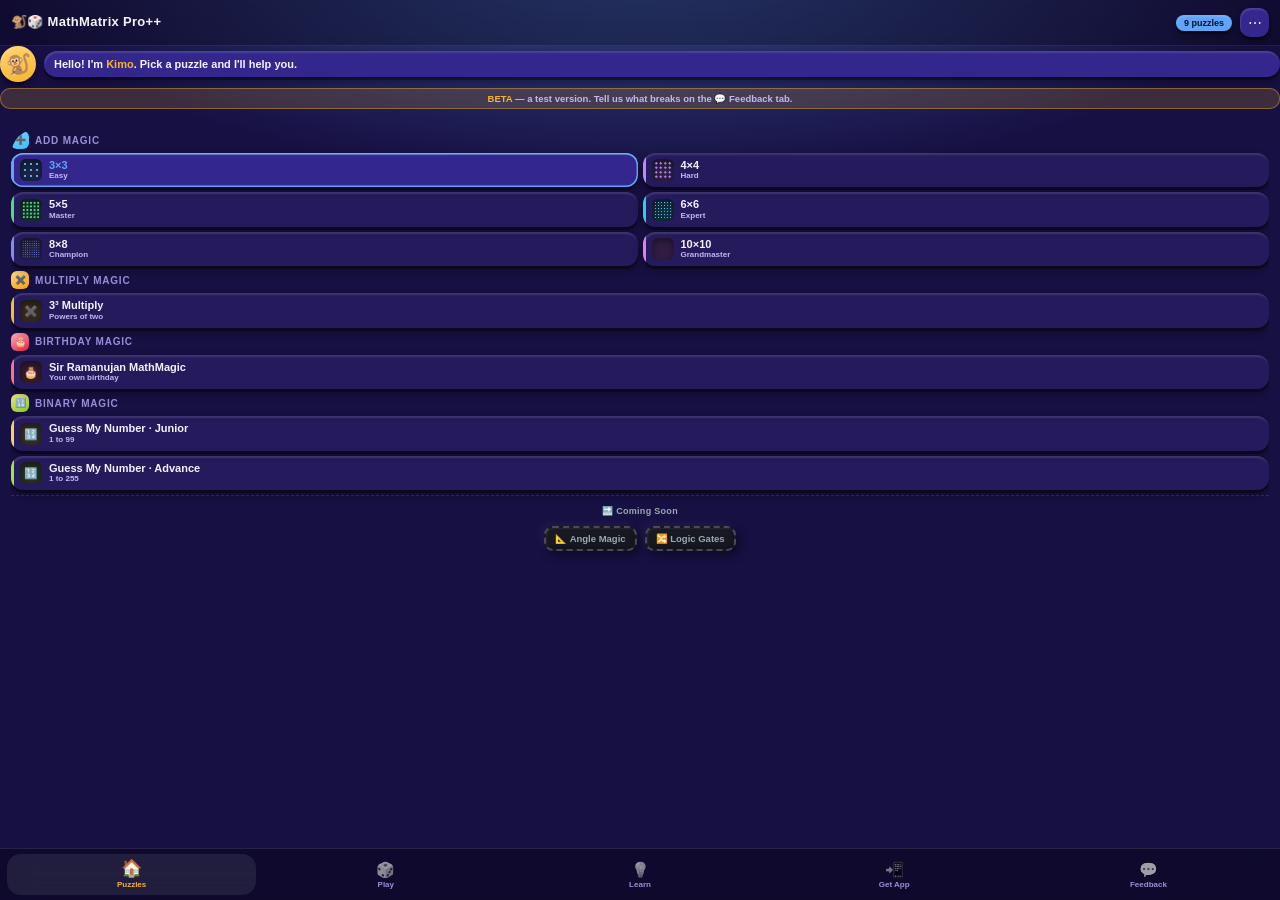
==== beta/index.html @ d7a5c9e4 "beta-9 — 3x3 hint names the offsets" ====
<!DOCTYPE html>
<html lang="en">
<head>
<meta charset="UTF-8">
<meta name="viewport" content="width=device-width, initial-scale=1.0, maximum-scale=1.0, user-scalable=no">
<meta name="apple-mobile-web-app-capable" content="yes">
<meta name="apple-mobile-web-app-status-bar-style" content="black-translucent">
<meta name="theme-color" content="#0d0d0d">
<!-- BETA: no manifest on purpose — installing the preview would shadow the real app -->
<link rel="apple-touch-icon" href="icon-192.png">
<title>🐒🎲 MathMatrix Pro++ — Magic Square Puzzles (3×3 · 4×4 · 5×5 · 3³ …)</title>
<style>
  * { margin:0; padding:0; box-sizing:border-box; -webkit-tap-highlight-color:transparent; }
  html, body { height:100%; width:100%; touch-action:manipulation; }  /* manipulation = normal taps/scroll but no double-tap zoom */
  
  /* Markor App Optimization - Fix grey background spreading */
  @supports (display: -webkit-box) {
    body { 
      -webkit-appearance: none;
      -webkit-user-select: none;
    }
  }
  
  /* "Now playing" — highlight the level you're currently on */
  #nowPlaying .np { transition: color .2s ease; }
  #nowPlaying .np-active { color:#111 !important; background:#fde047; border-radius:5px; padding:0 6px; font-weight:800; box-shadow:0 0 8px rgba(253,224,71,.6); }

  /* Force solid backgrounds in Markor */
  .logicBox, .instCard, .difficultyBar, .targetPill, .titleCard {
    -webkit-box-shadow: none !important;
    box-shadow: none !important;
    background-clip: padding-box !important;
    -webkit-background-clip: padding-box !important;
  }
  
  body {
    background:#000000;
    background:rgb(0, 0, 0);
    color:#fff;
    font-family:-apple-system, BlinkMacSystemFont, "Segoe UI", Roboto, sans-serif;
    display:flex; flex-direction:column; align-items:center;
    min-height:100vh; padding:12px 8px 30px;
    overflow-x:hidden;
    -webkit-font-smoothing: antialiased;
    -moz-osx-font-smoothing: grayscale;
  }
  
  /* Difficulty Toggle */
  .difficultyBar {
    /* stacked: [vertical label | puzzle list] on top, Coming Soon underneath */
    display:flex; flex-direction:column; gap:10px; margin-bottom:16px;
    background:#1a1a2e; padding:12px 16px; border-radius:12px;
    border:2px solid #2f7ff0;
    width:100%; max-width:560px; margin-left:auto; margin-right:auto;
    box-sizing:border-box;
  }
  .diffRow { display:flex; gap:12px; align-items:stretch; }
  /* label turned on its side: reads bottom-to-top and costs almost no width,
     leaving the whole row for the puzzle names */
  .diffLabel {
    writing-mode:vertical-rl; transform:rotate(180deg);
    font-size:15px; font-weight:800; color:#f87171; letter-spacing:.5px;
    flex:0 0 auto; text-align:center; padding:2px 0; white-space:nowrap;
  }
  .toggleSwitch {
    /* two columns beside the vertical label — uses the full width and keeps the
       list short as more puzzles arrive; rows grow taller when a name wraps */
    display:grid; grid-template-columns:1fr 1fr; gap:8px;
    flex:1 1 auto; min-width:0;
  }
  .toggleSwitch .toggleBtn {
    width:100%; text-align:left;
    padding:10px 12px; font-size:15px;
    white-space:normal; overflow-wrap:break-word; line-height:1.3;
    height:auto; min-height:0;          /* height follows the text, however long */
    box-sizing:border-box;
  }
  /* one wide column on very narrow phones so names never get cramped */
  @media (max-width:359px){ .toggleSwitch { grid-template-columns:1fr; } }
  .toggleBtn {
    border:2px solid #555; border-radius:8px;
    padding:8px 16px;
    font-size:16px; font-weight:900;
    cursor:pointer;
    transition:all .3s ease;
    background:#222;
    color:#888;
  }
  .toggleBtn.active {
    /* White on bright blue was two bright colours fighting — the text washed out.
       Deep navy behind white gives a far stronger contrast, with a glowing rim
       to show which level is selected. !important beats the inline colours. */
    background:#0a2a6e !important;
    border-color:#60a5fa !important;
    color:#ffffff !important;
    box-shadow:0 0 10px rgba(96,165,250,.45);
  }
  
  /* Solved Counter */
  .solvedCounter {
    background:linear-gradient(135deg,#667eea,#764ba2);
    border-radius:10px;
    padding:6px 14px;
    font-size:12px; font-weight:700;
    margin:0 auto 10px;
    max-width:560px;
    text-align:center;
    line-height:1.3;
  }
  .solvedCounter.unlocked {
    background:linear-gradient(135deg,#f093fb,#f5576c);
    animation:pulse .6s ease;
  }
  @keyframes pulse { 0%,100% { transform:scale(1); } 50% { transform:scale(1.05); } }
  
  /* Title card */
  .titleCard {
    background:#101820;
    border:3px solid #2f7ff0;
    border-radius:14px;
    padding:10px 26px;
    margin-bottom:14px;
  }
  .titleCard h1 { font-size:24px; color:#2f9bf0; font-weight:800; display:flex; align-items:center; justify-content:center; gap:8px; line-height:1; }
  
  /* Target pill */
  .targetPill {
    border-radius:14px;
    padding:10px 26px;
    font-size:22px; font-weight:800; color:#fff;
    display:flex; align-items:center; justify-content:center; gap:8px;
    line-height:1;
    margin-bottom:14px;
    background:linear-gradient(135deg,#c62828,#ef4444);
    box-shadow:0 2px 10px rgba(239,68,68,.35);
    transition:all .4s ease;
  }
  .targetPill.solved {
    background:linear-gradient(135deg,#15803d,#22c55e);
    box-shadow:0 2px 14px rgba(34,197,94,.5);
  }
  
  /* Instruction card */
  .instCard {
    background:#1e1e1e;
    border-left:6px solid #2f7ff0;
    border-radius:12px;
    padding:12px 14px;
    font-size:16px; font-weight:700; line-height:1.45;   /* bigger + bolder: it is the level's instruction */
    max-width:560px;
    margin-bottom:12px;
  }
  @media (min-width:480px){ .instCard { font-size:18px; } }
  @media (min-width:760px){ .instCard { font-size:20px; } }
  
  
  /* Board Container - keeps puzzle table compact */
  .boardContainer {
    display:inline-flex;
    justify-content:center;
    align-items:center;
    padding:0;
    margin:0 auto 30px;
    background:transparent;
    border-bottom:2px solid #333;
    padding-bottom:20px;
    width:100%;
  }
  
  /* Board */
  .board {
    display:grid;
    grid-gap:6px; gap:6px;
    justify-content:center;
    margin:0;
    padding:0;
    background:transparent;
  }
  /* 3x3 board */
  .board.size3x3 {
    grid-template-columns:repeat(5, 52px);
    grid-template-rows:repeat(5, 52px);
  }
  /* 4x4 board */
  .board.size4x4 {
    grid-template-columns:repeat(6, 52px);
    grid-template-rows:repeat(6, 52px);
  }
  
  .board.size5x5 {
    grid-template-columns:repeat(7, 40px);
    grid-template-rows:repeat(7, 40px);
  }
  /* 6x6 board (8-track ring) */
  .board.size6x6 {
    grid-template-columns:repeat(8, 30px);
    grid-template-rows:repeat(8, 30px);
    grid-gap:3px; gap:3px;
  }
  /* 8x8 board (10-track ring) */
  .board.size8x8 {
    grid-template-columns:repeat(10, 26px);
    grid-template-rows:repeat(10, 26px);
    grid-gap:2px; gap:2px;
  }
  /* 10x10 board (12-track ring) */
  .board.size10x10 {
    grid-template-columns:repeat(12, 22px);
    grid-template-rows:repeat(12, 22px);
    grid-gap:2px; gap:2px;
  }

  @media (min-width:480px){
    .board.size3x3 {
      grid-template-columns:repeat(5, 68px);
      grid-template-rows:repeat(5, 68px);
      grid-gap:8px; gap:8px;
    }
    .board.size4x4 {
      grid-template-columns:repeat(6, 68px);
      grid-template-rows:repeat(6, 68px);
      grid-gap:8px; gap:8px;
    }
    .board.size5x5 {
      grid-template-columns:repeat(7, 56px);
      grid-template-rows:repeat(7, 56px);
      grid-gap:6px; gap:6px;
    }
    .board.size6x6 {
      grid-template-columns:repeat(8, 44px);
      grid-template-rows:repeat(8, 44px);
      grid-gap:5px; gap:5px;
    }
    .board.size8x8 {
      grid-template-columns:repeat(10, 38px);
      grid-template-rows:repeat(10, 38px);
      grid-gap:3px; gap:3px;
    }
    .board.size10x10 {
      grid-template-columns:repeat(12, 34px);
      grid-template-rows:repeat(12, 34px);
      grid-gap:3px; gap:3px;
    }
  }
  
  @media (min-width:760px){
    .board.size3x3 {
      grid-template-columns:repeat(5, 92px);
      grid-template-rows:repeat(5, 92px);
    }
    .board.size4x4 {
      grid-template-columns:repeat(6, 92px);
      grid-template-rows:repeat(6, 92px);
    }
    .board.size5x5 {
      grid-template-columns:repeat(7, 72px);
      grid-template-rows:repeat(7, 72px);
    }
    .board.size6x6 {
      grid-template-columns:repeat(8, 60px);
      grid-template-rows:repeat(8, 60px);
    }
    .board.size8x8 {
      grid-template-columns:repeat(10, 50px);
      grid-template-rows:repeat(10, 50px);
    }
    .board.size10x10 {
      grid-template-columns:repeat(12, 46px);
      grid-template-rows:repeat(12, 46px);
    }
  }
  
  .cell {
    -webkit-appearance:none;   /* iOS Safari: drop default input chrome so our border/bg render */
    appearance:none;
    background:#1a1b22;         /* neutral dark tile — visible box; stays dimmer than the blue/teal/violet shades so those still pop */
    border:2px solid #2aa5c9;  /* solid (was dashed) — dashes render sparse/faint on iOS */
    border-radius:6px;
    color:#fff;
    font-weight:600;
    text-align:center;
    padding:0;
    outline:none;
    transition:all .2s ease;
  }
  /* 3x3 cell sizes */
  .board.size3x3 .cell { width:52px; height:52px; font-size:24px; line-height:48px; }
  /* 4x4 cell sizes */
  .board.size4x4 .cell { width:52px; height:52px; font-size:28px; line-height:48px; }
  /* 5x5 cell sizes */
  .board.size5x5 .cell { width:40px; height:40px; font-size:20px; line-height:36px; }
  /* 6x6 / 8x8 cell sizes (font auto-shrinks via fitCells) */
  .board.size6x6 .cell { width:30px; height:30px; font-size:15px; line-height:26px; }
  .board.size8x8 .cell { width:26px; height:26px; font-size:12px; line-height:22px; }
  .board.size10x10 .cell { width:22px; height:22px; font-size:10px; line-height:18px; }

  @media (min-width:480px){
    .board.size3x3 .cell { width:68px; height:68px; font-size:28px; line-height:64px; }
    .board.size4x4 .cell { width:68px; height:68px; font-size:34px; line-height:64px; }
    .board.size5x5 .cell { width:56px; height:56px; font-size:24px; line-height:52px; }
    .board.size6x6 .cell { width:44px; height:44px; font-size:20px; line-height:40px; }
    .board.size8x8 .cell { width:38px; height:38px; font-size:17px; line-height:34px; }
    .board.size10x10 .cell { width:34px; height:34px; font-size:15px; line-height:30px; }
  }
  @media (min-width:760px){
    .board.size3x3 .cell { width:92px; height:92px; font-size:32px; line-height:88px; }
    .board.size4x4 .cell { width:92px; height:92px; font-size:40px; line-height:88px; }
    .board.size5x5 .cell { width:72px; height:72px; font-size:30px; line-height:68px; }
    .board.size6x6 .cell { width:60px; height:60px; font-size:26px; line-height:56px; }
    .board.size8x8 .cell { width:50px; height:50px; font-size:22px; line-height:46px; }
    .board.size10x10 .cell { width:46px; height:46px; font-size:20px; line-height:42px; }
  }
  
  .cell:focus { border-style:solid; border-color:#22d3ee; }
  .cell.given { color:#67e8f9; }
  .cell.dup { border-color:#ef4444; color:#f87171; }
  .cell.win { 
    border-style:solid; 
    border-color:#10b981; 
    color:#34d399; 
    background:#051f1f;
    font-weight:700;
  }
  /* Anchor boxes: 4 corners + 4 middle boxes - visual hint for beginners */
  .cell.anchor {
    background:#0a2e4a;
    border-color:#1e5a96;
  }
  /* Swap-pair shading (6x6 / 10x10): two colours so kids see which group trades
     with which. Teal = first group, violet = second group. (Avoids red=error / green=win.) */
  .cell.swapA { background:#0c3b34; border-color:#2dd4bf; }
  .cell.swapB { background:#331a45; border-color:#c084fc; }
  /* 3x3 center anchor */
  .board.size3x3 .cell.anchor {
    background:#0a3a2a;
    border-color:#1e8855;
  }
  /* 5x5 center grid shading (heart relationships) */
  .board.size5x5 .cell.center-heart {
    background:rgba(76, 175, 80, 0.3);
    border-color:#4caf50;
  }
  .board.size5x5 .cell.center-ref {
    background:rgba(33, 150, 243, 0.2);
    border-color:#2196f3;
  }
  .cell.peek { /* Show/solved display - subtle background */ }
  
  /* SHOW display background colors - visible contrast */
  .board.size3x3 .cell.peek { background: rgba(30, 64, 175, 0.15) !important; }
  .board.size4x4 .cell.peek { background: rgba(124, 58, 237, 0.15) !important; }
  .board.size5x5 .cell.peek { background: rgba(8, 145, 178, 0.15) !important; }
  .board.size6x6 .cell.peek { background: rgba(13, 148, 136, 0.15) !important; }
  .board.size8x8 .cell.peek { background: rgba(67, 56, 202, 0.15) !important; }
  .board.size10x10 .cell.peek { background: rgba(190, 24, 93, 0.15) !important; }

  /* Badge/target cells in SHOW display - more visible */
  .board.size3x3 .badge.peek { background: rgba(30, 64, 175, 0.2) !important; }
  .board.size4x4 .badge.peek { background: rgba(124, 58, 237, 0.2) !important; }
  .board.size5x5 .badge.peek { background: rgba(8, 145, 178, 0.2) !important; }
  .board.size6x6 .badge.peek { background: rgba(13, 148, 136, 0.2) !important; }
  .board.size8x8 .badge.peek { background: rgba(67, 56, 202, 0.2) !important; }
  .board.size10x10 .badge.peek { background: rgba(190, 24, 93, 0.2) !important; }
  
  .badge {
    border:2px solid #22d3ee;   /* edge badges (row/column trackers) = cyan */
    border-radius:6px;
    display:flex; align-items:center; justify-content:center;
    font-size:15px; font-weight:700; color:#7fd8e8;
    line-height:1;
    transition:all .3s ease;
  }
  /* 3x3 badge sizes */
  .board.size3x3 .badge { width:52px; height:52px; }
  /* 4x4 badge sizes */
  .board.size4x4 .badge { width:52px; height:52px; }
  
  /* 6x6 / 8x8 badges auto-fill their grid track; only tune the sum font so 3-digit totals fit */
  .board.size6x6 .badge { font-size:11px; }
  .board.size8x8 .badge { font-size:9px; }
  .board.size10x10 .badge { font-size:8px; }

  @media (min-width:480px){
    .board.size3x3 .badge { width:68px; height:68px; font-size:17px; }
    .board.size4x4 .badge { width:68px; height:68px; font-size:19px; }
    .board.size6x6 .badge { font-size:14px; }
    .board.size8x8 .badge { font-size:12px; }
    .board.size10x10 .badge { font-size:11px; }
  }
  @media (min-width:760px){
    .board.size3x3 .badge { width:92px; height:92px; font-size:20px; }
    .board.size4x4 .badge { width:92px; height:92px; font-size:24px; }
    .board.size6x6 .badge { font-size:18px; }
    .board.size8x8 .badge { font-size:15px; }
    .board.size10x10 .badge { font-size:14px; }
  }
  
  .badge.corner { border-style:solid; border-color:#d946ef; color:#e59bf5; }  /* corner badges (diagonal trackers) = magenta */
  .badge.partial { color:#aaa; }
  .badge.full { border-color:#f59e0b; color:#fbbf24; }
  .badge.peektone { border-color:#29a8e0; color:#29a8e0; }
  .badge.win { 
    border-color:#fbbf24; 
    color:#fcd34d;
    border-style:solid;
    font-weight:700;
  }
  
  /* Buttons */
  .btnRow {
    display:flex; gap:10px;
    width:100%; max-width:600px;
    margin:0 auto 12px;
    padding:0 10px;
    /* Markor app fix */
    -webkit-box-shadow: none !important;
    box-shadow: none !important;
  }
  .btnRow button {
    flex:1;
    border:2px solid; border-radius:8px;
    height:48px; line-height:48px; padding:0;
    font-size:17px; font-weight:800; cursor:pointer;
    text-align:center;
    transition:all .2s ease;
    background:transparent;
    /* Markor app fix */
    -webkit-box-shadow: none !important;
    box-shadow: none !important;
  }
  .btnRow button:active { transform:scale(0.98); }


  #clearBtn { 
    background:transparent;
    border:2px solid #ef4444;
    color:#ef4444;
    -webkit-box-shadow: none !important;
    box-shadow: none !important;
  }
  #peekBtn {
    background:transparent;
    border:2px solid #7c3aed;
    color:#7c3aed;
    -webkit-box-shadow: none !important;
    box-shadow: none !important;
  }
  #watchBtn {
    background:transparent;
    border:2px solid #22c55e;
    color:#4ade80;
    -webkit-box-shadow: none !important;
    box-shadow: none !important;
  }
  #watchBtn:disabled { opacity:.5; cursor:default; }
  /* Watch Me Solve: number drops into place with a bounce */
  @keyframes dropIn {
    0%   { transform:scale(.25); opacity:0; }
    60%  { transform:scale(1.18); opacity:1; }
    100% { transform:scale(1); }
  }
  .cell.placing { animation: dropIn .42s ease; color:#4ade80 !important; }

  #timerBox {
    flex:1;
    border:2px solid #22d3ee; border-radius:8px;   /* cyan clock — distinct from the green Watch Me Solve */
    height:48px; line-height:44px; padding:0;
    text-align:center;
    font-size:20px; font-weight:700; color:#22d3ee;
    font-variant-numeric:tabular-nums;
    background:#000000;
    background:rgb(0, 0, 0);
    /* Markor app fix - prevent grey shadow spreading */
    -webkit-box-shadow: none !important;
    box-shadow: none !important;
  }
  
  #msg {
    min-height:30px;
    font-size:18px; font-weight:700; color:#2f9bf0;
    text-align:center; margin:20px 0 14px;
    max-width:560px;
  }
  #msg.win { color:#2ecc71; }
  
  /* Congratulations Modal */
  .congratsModal {
    display:none;
    position:fixed; top:0; left:0; right:0; bottom:0;
    background:rgba(0,0,0,.9);
    z-index:9999;
    flex-direction:column;
    align-items:center;
    justify-content:center;
    animation:fadeIn .4s ease;
  }
  @keyframes fadeIn { from { opacity:0; } to { opacity:1; } }
  
  .congratsBox {
    background:linear-gradient(135deg,#667eea,#764ba2);
    border-radius:20px;
    padding:40px 30px;
    text-align:center;
    max-width:320px;
    animation:bounceIn .6s ease;
  }
  @keyframes bounceIn { 
    0% { transform:scale(0.3); opacity:0; }
    50% { transform:scale(1.05); }
    100% { transform:scale(1); opacity:1; }
  }
  
  .congratsBox h2 {
    font-size:32px;
    margin-bottom:16px;
    animation:float 2s ease-in-out infinite;
  }
  @keyframes float { 0%,100% { transform:translateY(0); } 50% { transform:translateY(-10px); } }
  
  .congratsBox p {
    font-size:18px;
    margin-bottom:24px;
    font-weight:600;
  }
  
  .congratsBtn {
    background:linear-gradient(135deg,#f093fb,#f5576c);
    border:none;
    border-radius:12px;
    padding:14px 32px;
    font-size:18px;
    font-weight:800;
    color:#fff;
    cursor:pointer;
    transition:all .3s ease;
    margin:0 auto;
    display:block;
  }
  .congratsBtn:active { transform:scale(0.95); }
  
  #logicBtn {
    background:linear-gradient(135deg,#7c3aed,#a855f7);
    border:none; border-radius:12px;
    height:48px; line-height:48px; padding:0 20px;
    text-align:center;
    font-size:16px; font-weight:700; color:#fff; cursor:pointer;
    width:100%; max-width:560px;
    transition:all .2s ease;
    margin:0 auto;
    display:block;
    /* Markor app fix - prevent grey shadow spreading */
    -webkit-box-shadow: none !important;
    box-shadow: none !important;
  }
  #logicBtn:active { transform:scale(0.98); }
  #logicBtn:hover { 
    background:linear-gradient(135deg,#a855f7,#d946ef); 
    -webkit-box-shadow: none !important;
    box-shadow: none !important;
  }
  
  #logicBox {
    display:none; max-width:560px; margin:12px auto;
    border:2.5px solid #e91e8c; border-radius:14px;
    background:#160d1a; padding:20px 18px;
    font-size:15px; line-height:1.6;
    animation:slideIn .3s ease;
    width:100%;
    /* Markor app fix - prevent background shadow spreading */
    -webkit-box-shadow: 0 0 0 transparent !important;
    box-shadow: 0 0 0 transparent !important;
    background-clip: padding-box;
    -webkit-background-clip: padding-box;
  }
  @keyframes slideIn { from { opacity:0; transform:translateY(-10px); } to { opacity:1; transform:translateY(0); } }
  
  #logicBox h3 { color:#a855f7; font-size:17px; margin-bottom:8px; }
  #logicBox p { margin-bottom:8px; }
  #logicBox b { color:#22d3ee; }
  #logicBox ol { color:#e0e0e0; line-height:1.8; }
  #logicBox li { margin-bottom:6px; }
  #offlineBtn {
    background:#000;
    border:2px solid #22d3ee; border-radius:12px;
    height:48px; line-height:44px; padding:0 20px;
    text-align:center;
    font-size:16px; font-weight:700; color:#22d3ee; cursor:pointer;
    width:100%; max-width:560px;
    margin:0 auto 12px auto;
    display:block;
    -webkit-box-shadow: none !important;
    box-shadow: none !important;
  }
  #offlineBtn:active { transform:scale(0.98); }
  #offlineBox {
    display:none;
    width:100%; max-width:560px;
    margin:0 auto 12px auto; padding:14px 16px;
    border:2px dashed #22d3ee; border-radius:12px;
    background:#101828; color:#e0e0e0;
    font-size:15px; line-height:1.6; text-align:left;
    box-sizing:border-box;
  }
  #offlineBox h3 { color:#22d3ee; font-size:17px; margin-bottom:8px; }
  #offlineBox b { color:#c084fc; }
  #logicBox ul { color:#e0e0e0; line-height:1.8; }
  
  .credit { 
    margin-top:24px; 
    font-size:14px; 
    font-weight:600; 
    color:#ccc; 
    text-align:center; 
    opacity:0.85;
    transition:opacity .3s ease;
  }
  .credit:hover { opacity:1; }

  /* ═══════════════════════════════════════════════════════════════════════ */
  /* SIZE-SPECIFIC COLOR THEMES - 3×3, 4×4, 5×5 UNIQUE COLORS */
  /* ═══════════════════════════════════════════════════════════════════════ */

  /* 3×3 - BLUE THEME */
  .board.size3x3 .cell { border-color: #1e40af !important; }
  .board.size3x3 .cell:focus { border-color: #3b82f6 !important; }
  .board.size3x3 .badge.partial { border-color: #fbbf24 !important; color: #fbbf24 !important; }
  .board.size3x3 .badge.full { border-color: #1e40af !important; color: #3b82f6 !important; }
  .board.size3x3 .cell.win { background: #10b981 !important; color: #ffffff !important; }
  .board.size3x3 .badge.win { border-color: #fbbf24 !important; color: #fbbf24 !important; }
  .board.size3x3 .cell.anchor { background: rgba(30, 64, 175, 0.2) !important; border-color: #3b82f6 !important; }
  .board.size3x3 .cell.center-heart { background: rgba(16, 185, 129, 0.3) !important; border-color: #10b981 !important; }
  .targetPill.size3x3 { background: #1e40af !important; color: #ffffff !important; border-color: #3b82f6 !important; }

  /* 4×4 - PURPLE THEME */
  .board.size4x4 .cell { border-color: #7c3aed !important; }
  .board.size4x4 .cell:focus { border-color: #a78bfa !important; }
  .board.size4x4 .badge.partial { border-color: #f97316 !important; color: #f97316 !important; }
  .board.size4x4 .badge.full { border-color: #7c3aed !important; color: #a78bfa !important; }
  .board.size4x4 .cell.win { background: #06b6d4 !important; color: #ffffff !important; }
  .board.size4x4 .badge.win { border-color: #f97316 !important; color: #f97316 !important; }
  .board.size4x4 .cell.anchor { background: rgba(124, 58, 237, 0.2) !important; border-color: #a78bfa !important; }
  .targetPill.size4x4 { background: #7c3aed !important; color: #ffffff !important; border-color: #a78bfa !important; }

  /* 5×5 - TEAL THEME */
  .board.size5x5 .cell { border-color: #6366f1 !important; }   /* indigo inner grid — distinct from cyan/magenta outer ring */
  .board.size5x5 .cell:focus { border-color: #818cf8 !important; }
  .board.size5x5 .badge.partial { border-color: #f59e0b !important; color: #f59e0b !important; }
  .board.size5x5 .badge.full { border-color: #0891b2 !important; color: #06b6d4 !important; }
  .board.size5x5 .cell.win { background: #059669 !important; color: #ffffff !important; }
  .board.size5x5 .badge.win { border-color: #f59e0b !important; color: #f59e0b !important; }


  .targetPill.size5x5 { background: #0891b2 !important; color: #ffffff !important; border-color: #06b6d4 !important; }
  .targetPill.size6x6 { background: #0d9488 !important; color: #ffffff !important; border-color: #2dd4bf !important; }
  .targetPill.size8x8 { background: #4338ca !important; color: #ffffff !important; border-color: #818cf8 !important; }
  .targetPill.size10x10 { background: #9d174d !important; color: #ffffff !important; border-color: #ec4899 !important; }
  .targetPill.size3cube { background: #b45309 !important; color: #ffffff !important; border-color: #f59e0b !important; }
  .targetPill.sizeramanujan { background: #9f1239 !important; color: #ffffff !important; border-color: #fb7185 !important; }
  /* Target preview (orange = center x 3 goal shown) and solved (green) — win over the per-size colours */
  .targetPill.preview { background: linear-gradient(135deg,#f59e0b,#fb923c) !important; color: #ffffff !important; border-color: #fbbf24 !important; }
  .targetPill.solved  { background: linear-gradient(135deg,#15803d,#22c55e) !important; color: #ffffff !important; border-color: #22c55e !important; }


  /* DIAGONAL GUIDE CLASS - Green shade for 7 cells */
  .diagonal-guide {
    background: rgba(76, 175, 80, 0.3) !important;
  }

  /* 3³ Multiply — reuses the 3×3 board layout with a gold identity */
  .board.size3cube { grid-template-columns:repeat(5, 52px); grid-template-rows:repeat(5, 52px); }
  .board.size3cube .cell { width:52px; height:52px; font-size:24px; line-height:48px; border-color:#f59e0b; }
  .board.size3cube .badge { width:52px; height:52px; }
  @media (min-width:480px){
    .board.size3cube { grid-template-columns:repeat(5, 68px); grid-template-rows:repeat(5, 68px); grid-gap:8px; gap:8px; }
    .board.size3cube .cell { width:68px; height:68px; font-size:26px; line-height:64px; }
    .board.size3cube .badge { width:68px; height:68px; font-size:17px; }
  }
  @media (min-width:760px){
    .board.size3cube { grid-template-columns:repeat(5, 92px); grid-template-rows:repeat(5, 92px); }
    .board.size3cube .cell { width:92px; height:92px; font-size:30px; line-height:88px; }
    .board.size3cube .badge { width:92px; height:92px; font-size:20px; }
  }
  .board.size3cube .cell.anchor { background:#3a2e0a; border-color:#f59e0b; }
  .board.size3cube .cell.peek { background: rgba(245,158,11,0.15) !important; }
  .board.size3cube .badge.peek { background: rgba(245,158,11,0.2) !important; }

  /* Built-in keypad */
  #keypad { width:100%; max-width:440px; margin:2px auto 12px; padding:0 8px; }
  .kprow { display:flex; gap:6px; margin-bottom:6px; }
  .kp {
    flex:1; min-height:46px; border:2px solid #2aa5c9; border-radius:8px;
    background:#101828; color:#e8eefc; font-size:21px; font-weight:800;
    cursor:pointer; -webkit-appearance:none; appearance:none;
    -webkit-tap-highlight-color:transparent; user-select:none; -webkit-user-select:none;
    transition:transform .06s ease, background .1s ease;
  }
  .kp:active { background:#1e3a5f; transform:scale(0.95); }
  .kp.kpnav { border-color:#7c3aed; color:#c4b5fd; font-size:23px; }
  .kp.kpsys { flex:none; min-height:34px; padding:4px 16px; font-size:13px; font-weight:700; border-color:#555; color:#9aa; }
  .kp.kpsys.on { border-color:#f59e0b; color:#fbbf24; }
  /* active cell highlight (keypad cursor) */
  .cell.cursor { outline:3px solid #fde047; outline-offset:-2px; box-shadow:0 0 9px rgba(253,224,71,.55); }

  /* Ramanujan birthday square: top row is yours to type, the rest is computed */
  .board.sizeramanujan .cell.anchor { background:#3b0a1e; border-color:#f43f5e; color:#fecdd3; }
  .board.sizeramanujan .cell::placeholder { color:#9f6b7d; opacity:.85; font-weight:700; }
  .cell.locked { border-style:dashed; border-color:#3f3f52; color:#8b93a7; }
  .cell.locked.derived { border-style:solid; border-color:#e11d48; color:#fda4af; background:#1b0810; }

  /* "Coming Soon" preview strip — chips shimmer in glare mode until launch */
  .comingWrap { display:flex; flex-wrap:wrap; align-items:center; justify-content:center; gap:8px; width:100%; margin-top:2px; padding-top:10px; border-top:1px dashed #333; box-sizing:border-box; }
  .comingLabel { font-size:12.5px; font-weight:800; color:#9aa; letter-spacing:.3px; width:100%; text-align:center; margin-bottom:2px; }
  .comingChip {
    position:relative; overflow:hidden;
    background:#171821; border:2px dashed #4a4a5a; color:#9aa;
    border-radius:9px; padding:7px 13px; font-size:13.5px; font-weight:700; cursor:pointer;
    -webkit-tap-highlight-color:transparent;
  }
  .comingChip::after {
    content:''; position:absolute; top:0; left:-70%; width:60%; height:100%;
    background:linear-gradient(120deg, transparent 0%, rgba(255,255,255,.28) 50%, transparent 100%);
    transform:skewX(-18deg); pointer-events:none;
    animation:glare 2.6s ease-in-out infinite;
  }
  .comingChip:nth-child(3)::after { animation-delay:.5s; }
  .comingChip:nth-child(4)::after { animation-delay:1s; }
  .comingChip:active { transform:scale(.97); }
  @keyframes glare { 0% { left:-70%; } 55%, 100% { left:130%; } }
  @media (prefers-reduced-motion: reduce){ .comingChip::after { animation:none; } }



  /* ---- 4-bit bi-directional converter (inside the Binary Guess notes) ---- */
  .convBox { border:2px solid #3b82f6; border-radius:14px; background:#101828; padding:12px; margin:12px 0; }
  .convBox.b { border-color:#a855f7; }
  .convTitle { font-size:13.5px; font-weight:900; letter-spacing:.6px; color:#60a5fa; text-transform:uppercase;
               border-bottom:1px solid #253048; padding-bottom:7px; margin-bottom:10px; }
  .convBox.b .convTitle { color:#c084fc; }
  .convTitle span { font-weight:700; opacity:.75; text-transform:none; letter-spacing:0; }
  .convBits { display:grid; grid-template-columns:repeat(4,1fr); gap:8px; }
  .convBit {
    height:52px; border:2px solid #35405c; border-radius:10px; background:#0b1120;
    color:#93a3bd; font-size:22px; font-weight:900; cursor:pointer; font-family:inherit;
    -webkit-tap-highlight-color:transparent; transition:all .15s ease;
  }
  .convBit.on { border-color:#22c55e; background:#06281a; color:#4ade80; box-shadow:0 0 9px rgba(34,197,94,.4); }
  .convLabels { display:grid; grid-template-columns:repeat(4,1fr); gap:8px; margin:4px 0 12px; }
  .convLabels span { text-align:center; font-size:12px; font-weight:700; color:#64748b; }
  .convDecLabel { font-size:11.5px; font-weight:800; letter-spacing:.6px; color:#7c8aa5; text-transform:uppercase; margin-bottom:5px; }
  .convDec {
    width:100%; box-sizing:border-box; height:54px; text-align:center;
    border:2px solid #35405c; border-radius:10px; background:#0b1120;
    color:#fff; font-size:26px; font-weight:900; font-family:inherit;
    -webkit-appearance:none; appearance:none; outline:none;
  }
  .convDec:focus { border-color:#60a5fa; }
  .convClear {
    width:100%; margin-top:10px; height:44px; border:none; border-radius:10px;
    background:#334155; color:#e2e8f0; font-size:15px; font-weight:800; cursor:pointer; font-family:inherit;
  }
  .convClear:active { background:#475569; }



  /* ════════ KID-FRIENDLY DECORATION LAYER (v134) ════════
     Purely visual: clay depth, squish feedback and gentle motion.
     Every colour, size and behaviour rule below this point is untouched. */

  /* soft drifting colour blobs behind everything */
  .blob{position:fixed; border-radius:50%; filter:blur(70px); opacity:.26; z-index:0; pointer-events:none;
        transition:background .55s ease;}
  .blob-a{width:300px;height:300px;background:var(--accent);  top:-95px;  left:-95px;  animation:blobDrift1 21s ease-in-out infinite;}
  .blob-b{width:250px;height:250px;background:var(--accent2); top:42%;    right:-100px;animation:blobDrift2 26s ease-in-out infinite;}
  .blob-c{width:230px;height:230px;background:var(--accent);  bottom:-80px;left:22%;   animation:blobDrift1 31s ease-in-out infinite reverse;}
  @keyframes blobDrift1{0%,100%{transform:translate(0,0)}50%{transform:translate(26px,30px)}}
  @keyframes blobDrift2{0%,100%{transform:translate(0,0)}50%{transform:translate(-30px,20px)}}
  /* Lift the app above the blobs. Scoped to .appShell on purpose: the old
     `body > *:not(.blob)` form outranked .congratsModal's position:fixed
     (0,1,1 vs 0,1,0) and flattened the win overlay into the page flow. */
  body > .appShell{position:relative; z-index:1;}

  /* ═══ Multi-screen shell — Puzzles · Play · Learn · Get App ═══
     Each puzzle owns a colour: --accent / --accent2 are re-read from the
     chosen level button, so the whole app changes personality per puzzle. */
  :root{ --accent:#60a5fa; --accent2:#3b82f6; }
  body{ padding:0 !important; display:block !important; }
  .appShell{ display:flex; flex-direction:column; min-height:100vh; width:100%; }
  .appBar{ position:sticky; top:0; z-index:50; display:flex; align-items:center; gap:10px;
    padding:10px 12px; background:rgba(6,6,16,.88); -webkit-backdrop-filter:blur(14px);
    backdrop-filter:blur(14px); border-bottom:1px solid rgba(255,255,255,.09); }
  .navBack{ width:40px; height:40px; flex:none; border:0; border-radius:13px; background:#1b1b38;
    color:#fff; font-size:19px; font-weight:800; cursor:pointer; display:none; font-family:inherit;
    transition:transform .13s cubic-bezier(.34,1.56,.64,1); }
  .navBack:active{ transform:scale(.9); }
  .navBack.show{ display:block; }
  .appBarTitle{ flex:1; min-width:0; font-size:16px; font-weight:800; letter-spacing:.3px;
    white-space:nowrap; overflow:hidden; text-overflow:ellipsis; color:#fff; }
  .appBarChip{ flex:none; font-size:11.5px; font-weight:800; padding:5px 11px; border-radius:999px;
    background:var(--accent); color:#0a1020; transition:background .4s ease; }
  .screens{ flex:1; width:100%; padding-bottom:104px; }
  .screen{ display:none; }
  .screen.on{ display:flex; flex-direction:column; align-items:center; width:100%;
    padding:12px 8px 0; animation:screenIn .34s cubic-bezier(.34,1.56,.64,1); }
  @keyframes screenIn{ from{opacity:0; transform:translateY(16px)} to{opacity:1; transform:none} }
  .tabBar{ position:fixed; left:0; right:0; bottom:0; z-index:60; display:flex; gap:5px;
    padding:7px 9px calc(8px + env(safe-area-inset-bottom));
    background:rgba(6,6,16,.94); -webkit-backdrop-filter:blur(16px); backdrop-filter:blur(16px);
    border-top:1px solid rgba(255,255,255,.10); }
  .tabBtn{ flex:1; border:0; background:transparent; color:#7d76a8; cursor:pointer;
    padding:7px 2px 5px; border-radius:14px; font-size:10.5px; font-weight:800; font-family:inherit;
    transition:color .2s ease, background .2s ease; }
  .tabBtn .tabIco{ display:block; font-size:20px; margin-bottom:2px;
    transition:transform .22s cubic-bezier(.34,1.56,.64,1); }
  .tabBtn.on{ color:var(--accent); background:rgba(255,255,255,.07); }
  .tabBtn.on .tabIco{ transform:translateY(-2px) scale(1.14); }

  /* ═══ Level cards — grouped by MODE, gradient clay tiles ═══
     Six tiles used to read "3×3 / 4×4 / 5×5 …" and looked like duplicates.
     Each card now carries a real dot-grid of its own size, the numbers it
     uses and its method — all different, none of which spoil the target
     (the target stays "?" until the player finds it). */
  .difficultyBar > .diffLabel{
    writing-mode:horizontal-tb; transform:none; text-align:left;
    font-size:12.5px; letter-spacing:1.7px; text-transform:uppercase;
    color:#f87171; padding:0; margin:0 0 2px;
  }
  .modeGroup{ width:100%; }
  .modeHead{ display:flex; align-items:center; gap:10px; margin:14px 0 9px; }
  .modeHead .mIco{
    width:36px; height:36px; flex:none; border-radius:12px; display:grid; place-items:center;
    font-size:17px; background:linear-gradient(150deg,var(--m1),var(--m2));
    box-shadow:3px 3px 8px rgba(0,0,0,.42), -2px -2px 6px rgba(255,255,255,.05);
  }
  .modeHead b{ display:block; font-size:14.5px; font-weight:900; color:#fff; letter-spacing:.2px; }
  .modeHead i{ display:block; font-style:normal; font-size:11.5px; font-weight:600;
               color:#a49bcb; line-height:1.45; margin-top:1px; }
  .modeGroup.solo .toggleSwitch{ grid-template-columns:1fr; }

  .toggleBtn.lvCard{
    display:flex; align-items:center; gap:11px; text-align:left;
    padding:11px 13px; border:0 !important; border-radius:20px !important;
    color:#08101f !important;
    background:linear-gradient(152deg, var(--c1), var(--c2)) !important;
    position:relative; overflow:hidden;
  }
  /* clay sheen — light falls from the top-left, same as every other tile */
  .toggleBtn.lvCard::after{
    content:''; position:absolute; inset:0; pointer-events:none;
    background:linear-gradient(158deg, rgba(255,255,255,.36), rgba(255,255,255,0) 56%);
  }
  .toggleBtn.lvCard > *{ position:relative; z-index:1; }
  /* the size, drawn as its own dot grid — 3×3 and 10×10 can't be confused */
  .lvGrid{
    width:36px; height:36px; flex:none; border-radius:10px; position:relative; overflow:hidden;
    background:rgba(7,12,26,.28); box-shadow:inset 1px 1px 3px rgba(0,0,0,.38);
  }
  .lvGrid::before{
    content:''; position:absolute; inset:4px;
    background-image:radial-gradient(circle at 50% 50%, rgba(255,255,255,.95) 30%, transparent 33%);
    background-size:calc(100% / var(--n)) calc(100% / var(--n));
  }
  .lvGlyph{
    width:36px; height:36px; flex:none; border-radius:10px; display:grid; place-items:center;
    font-size:18px; background:rgba(7,12,26,.28); box-shadow:inset 1px 1px 3px rgba(0,0,0,.38);
  }
  .lvText{ flex:1; min-width:0; }
  .lvName{ display:block; font-size:16px; font-weight:900; line-height:1.15; }
  .lvDiff{ display:block; font-size:11.5px; font-weight:800; color:#0d1830; margin-top:1px; }
  .lvMeta{ display:block; font-size:10.5px; font-weight:700; color:#1a2740; margin-top:2px; line-height:1.35; }
  .lvNow{ display:none; }
  /* out-specifies .toggleBtn.active so the card keeps its gradient when chosen */
  .toggleBtn.lvCard.active{
    background:linear-gradient(152deg, var(--c1), var(--c2)) !important;
    color:#08101f !important;
    outline:3px solid rgba(255,255,255,.92); outline-offset:-3px;
    box-shadow:0 0 0 4px rgba(255,255,255,.16), 6px 8px 20px rgba(0,0,0,.5),
               inset 1px 1px 2px rgba(255,255,255,.3) !important;
  }
  .toggleBtn.lvCard.active .lvNow{
    display:inline-block; margin-top:4px; font-size:9.5px; font-weight:900; letter-spacing:.7px;
    background:#08101f; color:#fff; padding:2px 8px; border-radius:999px;
  }

  /* clay depth — light from top-left, shadow beneath, soft inner rim */
  .cell, .toggleBtn, .kp, .btnRow button, #timerBox, .binCard, .comingChip, .convBit, .convDec{
    box-shadow: 4px 4px 10px rgba(0,0,0,.42), -3px -3px 8px rgba(255,255,255,.05),
                inset 1px 1px 2px rgba(255,255,255,.08), inset -2px -2px 4px rgba(0,0,0,.22) !important;
  }
  /* squish on press — like real silicone */
  .cell, .toggleBtn, .kp, .btnRow button, .comingChip, .binCard, .convBit{
    transition: transform .13s cubic-bezier(.34,1.56,.64,1), box-shadow .13s ease, background .2s ease;
  }
  .toggleBtn:active, .kp:active, .btnRow button:active, .binCard:active, .convBit:active{
    transform: scale(.93) !important;
    box-shadow: inset 4px 4px 9px rgba(0,0,0,.45), inset -2px -2px 6px rgba(255,255,255,.06) !important;
  }
  .cell:active{ transform: scale(.92) !important; }

  /* rounder, friendlier corners */
  .cell, .badge{ border-radius:14px !important; }
  .kp, .toggleBtn{ border-radius:16px !important; }
  .titleCard, .instCard, #logicBox, .difficultyBar, .binBlock{ border-radius:26px !important; }

  /* the monkey in the title keeps bouncing */
  .titleCard h1{ animation: titleFloat 3.4s cubic-bezier(.34,1.56,.64,1) infinite; }
  @keyframes titleFloat{0%,100%{transform:translateY(0)}50%{transform:translateY(-5px)}}

  /* cards rise in on load, one after another */
  .titleCard{ animation: riseIn .5s cubic-bezier(.34,1.56,.64,1) backwards; }
  .targetPill{ animation: riseIn .5s cubic-bezier(.34,1.56,.64,1) .07s backwards; }
  .solvedCounter{ animation: riseIn .5s cubic-bezier(.34,1.56,.64,1) .12s backwards; }
  .instCard{ animation: riseIn .5s cubic-bezier(.34,1.56,.64,1) .17s backwards; }
  .boardContainer{ animation: riseIn .55s cubic-bezier(.34,1.56,.64,1) .22s backwards; }
  @keyframes riseIn{from{opacity:0; transform:translateY(16px) scale(.97)} to{opacity:1; transform:none}}

  /* the target pill breathes while you are still hunting for it */
  .targetPill{ transition: transform .3s cubic-bezier(.34,1.56,.64,1), background .3s ease; }
  .targetPill.preview{ animation: pulseGlow 1.9s ease-in-out infinite; }
  @keyframes pulseGlow{0%,100%{box-shadow:0 0 0 rgba(251,191,36,0)}50%{box-shadow:0 0 22px rgba(251,191,36,.55)}}
  .targetPill.solved{ transform: scale(1.07); }

  /* a finished cell flips into place */
  .cell.win{ animation: winFlip .45s cubic-bezier(.34,1.56,.64,1); }
  @keyframes winFlip{from{transform:rotateY(80deg) scale(.85)} to{transform:none}}
  /* a line that just hit its target gives a happy nudge */
  .badge.full{ animation: badgePop .32s cubic-bezier(.34,1.56,.64,1); }
  @keyframes badgePop{0%{transform:scale(1)}55%{transform:scale(1.22)}100%{transform:scale(1)}}

  /* selected level gets a soft halo so it reads instantly */
  .toggleBtn.active{ box-shadow: 0 0 18px rgba(96,165,250,.55), inset 2px 2px 5px rgba(255,255,255,.10) !important; }

  @media (prefers-reduced-motion: reduce){
    .blob, .titleCard h1, .targetPill.preview{ animation:none !important; }
    .titleCard, .targetPill, .solvedCounter, .instCard, .boardContainer, .cell.win, .badge.full{ animation:none !important; }
  }

  /* ---- Binary Number Guess ---- */
  #binaryPanel { width:100%; max-width:560px; margin:0 auto 6px; padding:0 10px; box-sizing:border-box; }
  .binBlock { border:2px solid #2f7ff0; border-radius:12px; background:#141a2e; padding:10px; margin-bottom:12px; }
  .binBlockTitle { text-align:center; font-size:14px; font-weight:800; color:#8ab4f8; margin-bottom:8px; }
  .binGrid { display:grid; grid-template-columns:1fr 1fr; gap:8px; }
  .binCard {
    text-align:left; border:2px solid #3f3f52; border-radius:10px; background:#0f1424;
    color:#9aa; padding:8px 9px; cursor:pointer; font-family:inherit;
    -webkit-tap-highlight-color:transparent; transition:all .15s ease;
  }
  .binCard .binHead { display:block; font-size:13px; font-weight:900; color:#cbd5e1; margin-bottom:5px; }
  .binCard .binNums { display:block; font-size:10.5px; line-height:1.45; color:#7f8aa3; word-spacing:1px; }
  .binCard.on { border-color:#22c55e; background:#06281a; box-shadow:0 0 10px rgba(34,197,94,.35); }
  .binCard.on .binHead { color:#4ade80; }
  .binCard.on .binNums { color:#a7f3d0; }
  #binaryReadout {
    text-align:center; border:2px solid #f59e0b; border-radius:12px; background:#1a1206;
    padding:12px; font-weight:800; color:#fbbf24; font-size:16px; line-height:1.6;
  }
  #binaryReadout .big { font-size:34px; color:#fde047; display:block; margin-top:4px; }
  #binaryReadout .bits { font-family:ui-monospace,Menlo,Consolas,monospace; color:#8ab4f8; font-size:15px; }
  @media (min-width:480px){
    .binCard .binNums { font-size:12px; }
    .binCard .binHead { font-size:14px; }
  }


  /* Provenance note — paper, spreadsheets, AI, and whatever a child invents next */
  .journeyNote {
    width:100%; max-width:560px; margin:6px auto 12px; padding:12px 14px; box-sizing:border-box;
    border:1px dashed #3a4a6b; border-left:4px solid #8ab4f8; border-radius:10px;
    background:#0e1526; color:#a7b4cc; font-size:12.5px; line-height:1.7; text-align:center;
  }
  .journeyNote b { color:#cbd5e1; }
  .journeyCall {
    display:block; margin-top:6px; font-style:italic; font-weight:700;
    background:linear-gradient(90deg,#fbbf24,#f472b6,#a78bfa,#22d3ee,#fbbf24);
    background-size:300% 100%;
    -webkit-background-clip:text; background-clip:text;
    -webkit-text-fill-color:transparent; color:transparent;
    animation:tagShift 12s linear infinite;
  }
  @media (prefers-reduced-motion: reduce){ .journeyCall { animation:none; } }

  /* Tagline — glowing gradient that drifts slowly across the words */
  .tagline {
    display:inline-block; max-width:100%;
    font-size:15.5px; line-height:1.35; margin:5px 0 3px;
    font-style:italic; font-weight:800; letter-spacing:.3px;
    background:linear-gradient(90deg,#fbbf24,#f472b6,#a78bfa,#22d3ee,#4ade80,#fbbf24);
    background-size:300% 100%;
    -webkit-background-clip:text; background-clip:text;
    -webkit-text-fill-color:transparent; color:transparent;
    filter:drop-shadow(0 0 6px rgba(167,139,250,.55)) drop-shadow(0 0 14px rgba(34,211,238,.28));
    animation:tagShift 9s linear infinite;
  }
  @keyframes tagShift { 0% { background-position:0% 50%; } 100% { background-position:300% 50%; } }
  @media (prefers-reduced-motion: reduce){ .tagline { animation:none; } }
  @media (min-width:480px){ .tagline { font-size:18px; } }
  @media (min-width:760px){ .tagline { font-size:21px; } }

  /* AUTO-FIT: JS sets --cell/--gap so the board always uses the full available
     width in any orientation (never horizontal scroll). Turning the phone gives
     a much wider viewport, so every board — especially 10×10 — gets bigger. */
  .board.autofit {
    grid-template-columns:repeat(var(--tracks), var(--cell)) !important;
    grid-template-rows:repeat(var(--tracks), var(--cell)) !important;
    grid-gap:var(--gap) !important; gap:var(--gap) !important;
  }
  .board.autofit .cell, .board.autofit .badge {
    width:var(--cell) !important; height:var(--cell) !important;
  }
  .board.autofit .cell { line-height:calc(var(--cell) - 6px) !important; }
  .board.autofit .badge { font-size:var(--badgeFont) !important; }

  /* Rotate prompt — only shown in portrait on the big boards */
  #rotateHint {
    display:none; text-align:center; font-size:13px; font-weight:700;
    color:#fbbf24; margin:6px auto 10px; max-width:560px; padding:0 10px;
  }
  @media (orientation:portrait){ #rotateHint.show { display:block; } }

</style>
<style>
/* ══════════════════════════════════════════════════════════════════════
   BETA — "Balanced" skin. Layered OVER the shipped stylesheet so the
   game logic and markup stay untouched. Colour carries meaning here:
   hue = mode, depth = difficulty, and one gold = action + reward.
   ══════════════════════════════════════════════════════════════════════ */
:root{
  --gr:#171043; --sf:#241A5C; --sf2:#33268C; --sf3:#402FA8;
  --bink:#F6F3FF; --bink2:#C3B9F0; --bink3:#9A8FD6;
  --gold:#F7B32B; --wingreen:#3DD68C; --warn:#FF7A6B;
  --clay:0 3px 0 rgba(0,0,0,.34), 0 5px 11px rgba(0,0,0,.4),
         inset 1px 2px 2px rgba(255,255,255,.14);
  --sunk:inset 0 3px 7px rgba(0,0,0,.45), inset 0 -1px 1px rgba(255,255,255,.07);
  --spring:cubic-bezier(.34,1.56,.64,1);
}
body{ background:var(--gr) !important; color:var(--bink) !important; }
.blob{ opacity:.20 !important; }

/* chrome */
.appBar{ background:rgba(0,0,0,.26) !important; border-bottom:1px solid rgba(255,255,255,.09) !important; }
.appBarTitle{ color:var(--bink) !important; font-weight:900 !important; }
.appBarChip{ box-shadow:var(--clay) !important; }
.navBack{ background:var(--sf2) !important; box-shadow:var(--clay) !important; }
.navBack:active{ transform:translateY(2px) !important; box-shadow:var(--sunk) !important; }
.tabBar{ background:rgba(0,0,0,.34) !important; border-top:1px solid rgba(255,255,255,.1) !important; }
.tabBtn{ color:var(--bink3) !important; }
.tabBtn.on{ color:var(--gold) !important; background:rgba(255,255,255,.08) !important; }
.tabBtn .tabIco{ filter:grayscale(1) opacity(.6); }
.tabBtn.on .tabIco{ filter:none; }
.screens{ padding-bottom:112px !important; }

/* ── KIMO: the brand, reacting ── */
.kimo{ display:flex; align-items:center; gap:10px; width:100%; max-width:560px;
  margin:10px auto 2px; padding:0 10px; box-sizing:border-box; }
.kimoFace{ width:50px; height:50px; flex:none; border-radius:50%; display:grid; place-items:center;
  font-size:28px; background:linear-gradient(160deg,#FFD675,var(--gold)); box-shadow:var(--clay);
  position:relative; animation:kBob 3s var(--spring) infinite; }
.kimoFace .kSpark{ position:absolute; top:-5px; right:-4px; font-size:15px; opacity:0; transition:opacity .2s; }
.kimo.k-cheer .kimoFace{ animation:kCheer .62s var(--spring); }
.kimo.k-oops  .kimoFace{ animation:kOops .45s ease; }
.kimo.k-think .kimoFace{ animation:kThink 2.1s ease-in-out infinite; }
.kimo.k-party .kimoFace{ animation:kParty .9s var(--spring); }
.kimo.k-cheer .kSpark,.kimo.k-oops .kSpark,.kimo.k-think .kSpark,.kimo.k-party .kSpark{ opacity:1; }
@keyframes kBob{0%,100%{transform:translateY(0)}50%{transform:translateY(-5px)}}
@keyframes kCheer{0%{transform:scale(1)}30%{transform:scale(1.2) rotate(-11deg)}
  62%{transform:scale(1.1) rotate(11deg)}100%{transform:scale(1)}}
@keyframes kOops{0%,100%{transform:translateX(0)}20%{transform:translateX(-6px) rotate(-6deg)}
  50%{transform:translateX(6px) rotate(6deg)}75%{transform:translateX(-3px)}}
@keyframes kThink{0%,100%{transform:rotate(-6deg)}50%{transform:rotate(6deg)}}
@keyframes kParty{0%{transform:scale(1) rotate(0)}45%{transform:scale(1.3) rotate(200deg)}
  100%{transform:scale(1) rotate(360deg)}}
.kimoBub{ flex:1; min-width:0; background:var(--sf2); border-radius:17px; padding:9px 12px;
  font-size:12.5px; color:var(--bink); line-height:1.45; box-shadow:var(--clay); position:relative;
  font-weight:600; }
.kimoBub::before{ content:''; position:absolute; left:-6px; top:18px; width:12px; height:12px;
  background:var(--sf2); transform:rotate(45deg); }
.kimoBub b{ color:var(--gold); font-weight:900; }
.kimoBub.flash{ animation:kBubIn .34s var(--spring); }
@keyframes kBubIn{from{opacity:.2;transform:translateX(-9px) scale(.96)}to{opacity:1;transform:none}}

/* ── level cards: neutral surface, colour only in rail + well ── */
.difficultyBar{ background:transparent !important; border:0 !important; padding:0 !important; }
.toggleBtn.lvCard{
  background:var(--sf) !important; color:var(--bink) !important;
  border-radius:18px !important; box-shadow:var(--clay) !important;
  padding:10px 10px 10px 13px !important;
}
.toggleBtn.lvCard::after{ display:none !important; }
.toggleBtn.lvCard::before{ content:''; position:absolute; left:0; top:0; bottom:0; width:5px;
  background:var(--c2); }
.toggleBtn.lvCard:active{ transform:translateY(3px) scale(.98) !important; box-shadow:var(--sunk) !important; }
.toggleBtn.lvCard.active{
  background:var(--sf2) !important; box-shadow:var(--clay), inset 0 0 0 1.5px var(--c2) !important;
  outline:0 !important;
}
.toggleBtn.lvCard.active .lvName{ color:var(--c2) !important; }
.lvGrid{ background:color-mix(in srgb, var(--c2) 17%, #0c0a1e) !important; box-shadow:var(--sunk) !important; }
.lvGrid::before{ background-image:radial-gradient(circle at 50% 50%, var(--c2) 32%, transparent 35%) !important; }
.lvGlyph{ background:color-mix(in srgb, var(--c2) 17%, #0c0a1e) !important; color:var(--c2) !important;
  box-shadow:var(--sunk) !important; }
.lvName{ color:var(--bink) !important; font-weight:900 !important; }
.lvDiff{ color:var(--bink2) !important; }
.lvMeta{ color:var(--bink3) !important; }
.lvCard.active .lvNow{ background:var(--gold) !important; color:#1a1204 !important; }
.modeHead .mIco{ box-shadow:var(--clay) !important; }
.modeHead b{ color:var(--bink) !important; }
.modeHead i{ color:var(--bink3) !important; }

/* ── board ── */
.cell{ background:var(--sf2) !important; color:var(--bink) !important;
  border-radius:14px !important; box-shadow:var(--clay) !important; font-weight:900 !important; }
.cell:active{ transform:translateY(3px) scale(.95) !important; box-shadow:var(--sunk) !important; }
.cell.cursor{ box-shadow:0 0 0 3px var(--gold), 0 3px 0 rgba(0,0,0,.34) !important; z-index:2; }
.cell.correct,.cell.solved{ background:linear-gradient(160deg,#5BE8AB,var(--wingreen)) !important;
  color:#04231a !important; }
/* diagonal corner badges — arrow shows which line, so colour is not the only signal */
.badge{ color:var(--bink3) !important; border-color:transparent !important; background:transparent !important; }
.badge.corner{ color:var(--accent) !important; border-radius:9px !important;
  background:color-mix(in srgb, var(--accent) 15%, transparent) !important;
  box-shadow:inset 0 0 0 1px color-mix(in srgb, var(--accent) 42%, transparent) !important; }
.badge.corner::before{ content:attr(data-arrow); margin-right:1px; opacity:.9; }
.badge.done,.badge.correct{ color:var(--wingreen) !important; }

/* ── keypad + buttons ── */
.kp{ background:var(--sf2) !important; color:var(--bink) !important; border-radius:14px !important;
  box-shadow:var(--clay) !important; font-weight:900 !important; }
.kp:active{ transform:translateY(3px) scale(.94) !important; box-shadow:var(--sunk) !important; }
.btnRow button, #timerBox{ background:var(--sf2) !important; color:var(--bink) !important;
  border-radius:17px !important; box-shadow:var(--clay) !important; font-weight:900 !important; }
.btnRow button:active{ transform:translateY(3px) !important; box-shadow:var(--sunk) !important; }
#watchBtn{ background:var(--gold) !important; color:#1a1204 !important; border-color:transparent !important; }

/* ── target pill: the one gold moment ── */
.targetPill{ background:var(--sf2) !important; color:var(--bink2) !important; border:0 !important;
  border-radius:999px !important; box-shadow:var(--clay) !important; font-weight:900 !important; }
.targetPill.preview{ background:var(--gold) !important; color:#1a1204 !important; }
.targetPill.solved{ background:var(--wingreen) !important; color:#04231a !important; }

/* ── cards & panels ── */
.titleCard,.instCard,#logicBox,.journeyNote,.binBlock,#offlineBox,.credit{
  background:var(--sf) !important; border-color:transparent !important;
  border-radius:20px !important; box-shadow:var(--clay) !important; color:var(--bink2) !important; }
.solvedCounter{ background:var(--sf) !important; color:var(--bink2) !important;
  border-radius:999px !important; box-shadow:var(--clay) !important; }

/* ── FEEDBACK ── */
.fbWrap{ width:100%; max-width:560px; margin:0 auto; padding:0 10px; box-sizing:border-box; }
.fbCard{ background:var(--sf); border-radius:22px; padding:17px 16px; box-shadow:var(--clay); }
.fbCard h3{ font-size:17px; font-weight:900; color:var(--bink); }
.fbLede{ font-size:12.5px; color:var(--bink2); line-height:1.6; margin-top:5px; }
.fbLabel{ font-size:10.5px; font-weight:800; letter-spacing:1.4px; text-transform:uppercase;
  color:var(--bink3); margin:15px 0 7px; }
.fbOpt{ letter-spacing:0; text-transform:none; font-weight:600; opacity:.7; }
.fbChips{ display:flex; flex-wrap:wrap; gap:7px; }
.fbChip{ border:0; font-family:inherit; cursor:pointer; font-size:12px; font-weight:800;
  padding:9px 13px; border-radius:999px; background:var(--sf2); color:var(--bink);
  box-shadow:var(--clay); transition:transform .12s var(--spring); }
.fbChip:active{ transform:translateY(2px) scale(.96); box-shadow:var(--sunk); }
.fbChip.on{ background:var(--gold); color:#1a1204; }
#fbText,#fbWho{ width:100%; box-sizing:border-box; background:#120C34; color:var(--bink);
  border:0; border-radius:15px; padding:12px 13px; font-size:15px; font-family:inherit;
  box-shadow:var(--sunk); resize:vertical; line-height:1.55; }
#fbText:focus,#fbWho:focus{ outline:2.5px solid var(--gold); outline-offset:1px; }
#fbWho{ resize:none; }
.fbSend,.fbCopy,.fbDiagBtn{ width:100%; border:0; font-family:inherit; cursor:pointer;
  font-weight:900; border-radius:17px; margin-top:11px; box-shadow:var(--clay);
  transition:transform .12s var(--spring); }
.fbSend{ background:var(--gold); color:#1a1204; font-size:15px; padding:14px; }
.fbCopy{ background:var(--sf2); color:var(--bink); font-size:13px; padding:12px; }
.fbDiagBtn{ background:transparent; color:var(--bink3); font-size:12px; padding:10px;
  box-shadow:inset 0 0 0 1.5px var(--sf2); margin-top:16px; }
.fbSend:active,.fbCopy:active,.fbDiagBtn:active{ transform:translateY(3px); box-shadow:var(--sunk); }
.fbNote{ font-size:11px; color:var(--bink3); line-height:1.6; margin-top:9px; }
.fbDiag{ display:none; background:#120C34; border-radius:13px; padding:11px 12px; margin-top:9px;
  font-family:ui-monospace,SFMono-Regular,Menlo,monospace; font-size:10.5px; color:var(--bink2);
  white-space:pre-wrap; word-break:break-word; box-shadow:var(--sunk); }
.fbDiag.on{ display:block; }
.betaFlag{ width:100%; max-width:560px; margin:9px auto 0; padding:8px 12px; box-sizing:border-box;
  background:color-mix(in srgb,var(--gold) 17%,transparent); border-radius:13px;
  box-shadow:inset 0 0 0 1px color-mix(in srgb,var(--gold) 42%,transparent);
  font-size:11px; font-weight:700; color:var(--bink2); text-align:center; }
.betaFlag b{ color:var(--gold); }

@media(prefers-reduced-motion:reduce){ .kimoFace,.kimoBub{ animation:none !important; } }
</style>

<style>
/* ══════════════════════════════════════════════════════════════════════════
   BETA-2 — FIXED HEIGHT APP SHELL.
   Tokens copied verbatim from the approved design so colours and shapes
   match exactly. The page never scrolls: chrome is fixed, the board is the
   one flexible region, and long content lives in bottom sheets.
   ══════════════════════════════════════════════════════════════════════════ */
:root{
  --gr:#171043; --sf:#241A5C; --sf2:#33268C; --sf3:#402FA8;
  --bink:#F6F3FF; --bink2:#C3B9F0; --bink3:#9A8FD6;
  --gold:#F7B32B; --wingreen:#3DD68C; --warn:#FF7A6B;
  --clay:0 3px 0 rgba(0,0,0,.34), 0 4px 9px rgba(0,0,0,.38), inset 1px 2px 2px rgba(255,255,255,.13);
  --sunk:inset 0 3px 7px rgba(0,0,0,.45);
  --spring:cubic-bezier(.34,1.56,.64,1);
}
html,body{ height:100%; overflow:hidden !important; }
body{ background:var(--gr) !important; padding:0 !important; margin:0 !important;
      font-size:13px; overscroll-behavior:none; }
.blob{ display:none !important; }               /* the glow replaces them */

.appShell{ height:100dvh; height:100vh; max-height:100dvh; width:100%;
  display:flex !important; flex-direction:column; overflow:hidden !important; position:relative; }
.appShell::before{ content:''; position:absolute; inset:0; z-index:0; pointer-events:none;
  background:radial-gradient(72% 34% at 50% -4%, color-mix(in srgb, var(--accent) 38%, transparent), transparent 70%); }
.appShell > *{ position:relative; z-index:1; }

.appBar{ flex:none; height:46px; padding:0 11px !important; position:static !important;
  display:flex; align-items:center; gap:8px;
  background:rgba(0,0,0,.26) !important; border-bottom:1px solid rgba(255,255,255,.09) !important; }
.appBarTitle{ font-size:13px !important; font-weight:900 !important; line-height:1.15; }
.appBarTitle small{ display:block; font-size:8.5px; font-weight:700; color:var(--bink3); letter-spacing:.3px; }
.navBack{ width:29px !important; height:29px !important; border-radius:10px !important; font-size:14px !important; }
.appBarChip{ font-size:9px !important; padding:3px 8px !important; }
.barBtn{ width:29px; height:29px; flex:none; border-radius:10px; background:var(--sf2); display:grid;
  place-items:center; font-size:14px; border:0; color:var(--bink); box-shadow:var(--clay); cursor:pointer;
  font-family:inherit; }
.barBtn:active{ transform:translateY(2px); box-shadow:var(--sunk); }

.screens{ flex:1; min-height:0; overflow:hidden !important; padding:0 !important;
  display:flex; flex-direction:column; }
.screen{ display:none !important; }
/* flex:1 is essential — without it the screen sizes to its content and the
   board's own flex:1 resolves against an auto height, collapsing it to zero */
.screen.on{ display:flex !important; flex:1 1 auto; flex-direction:column; min-height:0; overflow:hidden;
  padding:7px 11px 0 !important; width:100%; align-items:stretch !important; }
/* Home is built from two fragments — the first is chrome, the second takes the space */
.screen.on[data-screen="scHome"]{ flex:none; }
.screen.on[data-screen="scHome"].homeMain{ flex:1; min-height:0; }

.tabBar{ position:static !important; flex:none; height:52px; padding:5px 7px !important;
  background:rgba(0,0,0,.32) !important; border-top:1px solid rgba(255,255,255,.1) !important; }
.tabBtn{ font-size:8px !important; padding:0 !important; display:flex; flex-direction:column;
  align-items:center; justify-content:center; gap:1px; }
.tabBtn .tabIco{ font-size:15px !important; margin:0 !important; }

/* Kimo — fixed height, two lines maximum, never pushes the board */
.kimo{ flex:none; margin:0 0 6px !important; padding:0 !important; max-width:none !important; gap:8px !important; }
.kimoFace{ width:36px !important; height:36px !important; font-size:20px !important; }
/* three lines, not two: the hints now name every offset, and clipping a hint
   mid-sentence is worse than giving up ~14px of board height */
.kimoBub{ padding:6px 10px !important; font-size:11px !important; line-height:1.35 !important;
  border-radius:13px !important; display:-webkit-box; -webkit-line-clamp:3; -webkit-box-orient:vertical;
  overflow:hidden; }
.kimoBub::before{ top:14px !important; }
.betaFlag{ flex:none; margin:0 0 6px !important; padding:5px 10px !important; font-size:9.5px !important;
  border-radius:10px !important; max-width:none !important; }

/* ── HOME: compact level list that fits ── */
.titleCard{ display:none !important; }          /* moved into the About sheet, not deleted */
.difficultyBar{ flex:1; min-height:0; overflow:hidden; display:flex; flex-direction:column; gap:3px;
  background:transparent !important; border:0 !important; padding:0 !important; margin:0 !important;
  max-width:none !important; }
.difficultyBar > .diffLabel{ display:none !important; }
.modeGroup{ flex:none; }
.modeHead{ margin:2px 0 4px !important; gap:6px !important; }
.modeHead .mIco{ width:18px !important; height:18px !important; border-radius:6px !important;
  font-size:9px !important; box-shadow:none !important; }
.modeHead b{ font-size:10px !important; font-weight:800 !important; letter-spacing:.8px;
  text-transform:uppercase; color:var(--bink3) !important; }
.modeHead i{ display:none !important; }
.toggleSwitch{ gap:5px !important; }
.toggleBtn.lvCard{ padding:6px 7px 6px 9px !important; border-radius:12px !important; gap:7px !important; }
.toggleBtn.lvCard::before{ width:3px !important; }
.lvGrid,.lvGlyph{ width:22px !important; height:22px !important; border-radius:6px !important;
  font-size:11px !important; }
.lvGrid::before{ inset:2px !important; }
.lvName{ font-size:11px !important; line-height:1.1 !important; }
.lvDiff{ font-size:8px !important; margin-top:0 !important; }
.lvMeta{ display:none !important; }
.lvNow{ display:none !important; }
.comingWrap{ flex:none; margin-top:2px !important; }
.comingLabel{ font-size:9px !important; }
.comingChip{ font-size:9.5px !important; padding:5px 9px !important; }
.journeyNote,.credit{ display:none !important; }   /* moved into the About sheet */

/* ── PLAY: the board is the flexible region ── */
.solvedCounter{ flex:none; font-size:9.5px !important; padding:4px 10px !important; margin:0 0 5px !important; }
.instCard{ display:none !important; }               /* Kimo speaks it instead */
.targetPill{ font-size:12.5px !important; padding:6px 13px !important; margin:0 !important; }
#learnRow,#learnHint,#rotateHint,#msg{ display:none !important; }
.playTop{ flex:none; display:flex; align-items:center; justify-content:center; gap:8px; margin-bottom:5px; }
.boardContainer{ flex:1 !important; min-height:0 !important; display:grid !important;
  place-items:center !important; overflow:hidden !important; margin:0 !important; padding:0 !important;
  width:100% !important; }
.board{ margin:0 !important; }
.cell{ border-radius:8px !important; }
.badge{ font-weight:800 !important; }
#playRow{ flex:none; display:flex !important; gap:5px !important; margin:6px 0 !important; }
#playRow button,#timerBox{ flex:1; padding:8px 4px !important; height:auto !important;
  line-height:1.2 !important; font-size:10.5px !important; border-radius:12px !important;
  max-width:none !important; width:auto !important; margin:0 !important; }
#keypad{ flex:none; max-width:none !important; margin:0 !important; padding:0 0 5px !important; }
.kprow{ gap:3px !important; margin-bottom:3px !important; }
.kp{ height:30px !important; font-size:14px !important; border-radius:9px !important;
  aspect-ratio:auto !important; flex:1; padding:0 !important; }
/* the system-keyboard toggle is a rare control — make it a thin strip, not a button block */
#keypad > div:last-child{ margin:0 !important; }
#keypad > div:last-child button{ font-size:9.5px !important; padding:4px 10px !important;
  height:auto !important; line-height:1.3 !important; border-radius:8px !important;
  background:transparent !important; box-shadow:inset 0 0 0 1px var(--sf2) !important;
  color:var(--bink3) !important; }
.kprow button{ height:30px !important; }
/* When a big board on a short phone would leave unusably small cells, the keypad
   yields its space rather than the page starting to scroll. Recallable at any time. */
body.hideKeys #keypad{ display:none !important; }
.keysChip{ display:none; flex:none; margin:0 auto 5px; border:0; border-radius:999px;
  background:var(--sf2); color:var(--bink2); font-family:inherit; font-size:9.5px; font-weight:800;
  padding:5px 12px; box-shadow:var(--clay); cursor:pointer; }
body.hideKeys .keysChip{ display:block; }
/* the beta banner belongs on Home, not stealing height from the board */
body.onPlay .betaFlag{ display:none !important; }
body.onPlay .solvedCounter{ font-size:9px !important; padding:3px 9px !important; margin-bottom:4px !important; }
#binaryPanel{ flex:1; min-height:0; display:flex; flex-direction:column; overflow:hidden; }

/* ── LEARN: rows that open sheets, so the screen itself never scrolls ── */
#logicBtn,#logicBox{ display:none !important; }
.learnRows{ flex:1; min-height:0; display:flex; flex-direction:column; gap:5px; overflow:hidden; }

/* shared row button */
.rowBtn{ display:flex; align-items:center; gap:8px; width:100%; border:0; border-radius:13px;
  padding:10px 11px; background:var(--sf); color:var(--bink); box-shadow:var(--clay);
  font-family:inherit; cursor:pointer; text-align:left; flex:none;
  transition:transform .12s var(--spring); }
.rowBtn:active{ transform:translateY(2px); box-shadow:var(--sunk); }
.rowBtn i{ font-style:normal; width:26px; height:26px; flex:none; border-radius:8px; display:grid;
  place-items:center; font-size:14px; background:var(--sf2); }
.rowBtn b{ display:block; font-size:11.5px; font-weight:900; }
.rowBtn small{ display:block; font-size:9px; color:var(--bink3); font-weight:700; }
.rowBtn.gold{ background:var(--gold); color:#1a1204; }
.rowBtn.gold i{ background:rgba(0,0,0,.13); }
.rowBtn.gold small{ color:#5c4405; }

/* ── GET APP / FEEDBACK: compact ── */
.screen.on[data-screen="scApp"] > div,
.screen.on[data-screen="scApp"] > button{ flex:none; }
#shareBtn,#installBtn,#offlineBtn,#updateBtn{ height:auto !important; padding:10px !important;
  font-size:11.5px !important; border-radius:13px !important; }
#offlineBox{ display:none !important; }              /* into a sheet */
.fbWrap{ flex:1; min-height:0; display:flex; flex-direction:column; padding:0 !important;
  max-width:none !important; }
.fbCard{ flex:1; min-height:0; display:flex; flex-direction:column; padding:12px 12px !important;
  border-radius:18px !important; overflow:hidden; }
.fbCard h3{ font-size:14px !important; flex:none; }
.fbLede{ font-size:10.5px !important; flex:none; }
.fbLabel{ margin:9px 0 5px !important; font-size:9.5px !important; flex:none; }
.fbChips{ flex:none; gap:5px !important; }
.fbChip{ font-size:10.5px !important; padding:7px 10px !important; }
#fbText{ flex:1; min-height:0; font-size:12px !important; padding:9px 10px !important; }
#fbWho{ flex:none; font-size:12px !important; padding:9px 10px !important; }
.fbSend,.fbCopy{ flex:none; padding:11px !important; font-size:12.5px !important; margin-top:7px !important; }
.fbDiagBtn,.fbDiag,.fbNote:last-of-type{ display:none !important; }
#fbStatus{ flex:none; font-size:10px !important; }

/* ══ BOTTOM SHEETS — where all the long content lives ══ */
.sheet{ position:absolute; inset:0; z-index:80; display:none; flex-direction:column;
  background:rgba(9,6,28,.66); }
.sheet.on{ display:flex; }
.shBody{ margin-top:auto; background:var(--gr); border-radius:22px 22px 0 0; max-height:86%;
  display:flex; flex-direction:column; box-shadow:0 -8px 30px rgba(0,0,0,.5);
  animation:shUp .3s var(--spring); }
@keyframes shUp{ from{ transform:translateY(30px); opacity:.4 } to{ transform:none; opacity:1 } }
.grab{ width:34px; height:4px; border-radius:99px; background:rgba(255,255,255,.22); margin:7px auto 0; flex:none; }
.shHead{ flex:none; display:flex; align-items:center; gap:8px; padding:9px 13px 7px; }
.shHead b{ flex:1; font-size:13px; font-weight:900; }
.shScroll{ overflow-y:auto; -webkit-overflow-scrolling:touch; padding:0 13px 16px; }
.shScroll p{ font-size:11.5px; color:var(--bink2); line-height:1.6; margin-bottom:8px; }
.shScroll p b{ color:var(--bink); }
.shScroll img{ width:100%; border-radius:12px; display:block; }
.shScroll .titleCard{ display:block !important; background:var(--sf) !important; }
.shScroll .journeyNote,.shScroll .credit{ display:block !important; background:var(--sf) !important;
  border-radius:16px !important; margin-bottom:9px; }
.shScroll #offlineBox{ display:block !important; background:var(--sf) !important; border:0 !important; }
.shScroll #logicBox{ display:block !important; background:var(--sf) !important; border:0 !important;
  max-width:none !important; }

/* The grid MUST be hideable for the card game. The layout rules above use
   display:…!important, and an !important stylesheet rule beats the plain inline
   style the code sets — so el.style.display='none' silently did nothing and the
   previous puzzle stayed on screen behind the cards. This wins it back. */
body.binaryMode #boardWrap,
body.binaryMode #playRow,
body.binaryMode #keypad,
body.binaryMode #rotateHint,
body.binaryMode #learnRow,
body.binaryMode #learnHint,
body.binaryMode .keysChip,
body.binaryMode .targetPill,
body.binaryMode .solvedCounter{ display:none !important; }
body.binaryMode #binaryPanel{ display:flex !important; }

/* ══ MIND READER — one card at a time ══ */
.mrWrap{ flex:1; min-height:0; display:flex; flex-direction:column; overflow:hidden; }
.mrCard{ background:var(--sf); border-radius:18px; padding:13px 12px; box-shadow:var(--clay); flex:none; }
.mrCard h3{ font-size:14px; font-weight:900; color:var(--bink); margin-bottom:4px; }
.mrCard p{ font-size:11px; color:var(--bink2); line-height:1.55; }
.mrThink{ display:flex; align-items:center; gap:11px; background:#120C34; border-radius:14px;
  padding:13px 12px; margin-top:11px; box-shadow:var(--sunk); font-size:11.5px; color:var(--bink2);
  line-height:1.45; }
.mrThink b{ color:var(--gold); }
.mrQ{ width:46px; height:46px; flex:none; border-radius:14px; display:grid; place-items:center;
  font-size:26px; font-weight:900; background:linear-gradient(160deg,#FFD675,var(--gold));
  color:#1a1204; box-shadow:var(--clay); animation:kBob 2.6s var(--spring) infinite; }
.mrGo{ flex:none; width:100%; margin-top:10px; border:0; border-radius:16px; padding:13px;
  background:var(--gold); color:#1a1204; font-size:13.5px; font-weight:900; box-shadow:var(--clay);
  cursor:pointer; font-family:inherit; }
.mrGo:disabled{ opacity:.45; }
.mrGhost{ flex:none; width:100%; margin-top:7px; border:0; border-radius:16px; padding:11px;
  background:var(--sf2); color:var(--bink); font-size:12px; font-weight:900; box-shadow:var(--clay);
  cursor:pointer; font-family:inherit; }
.mrGo:active,.mrGhost:active{ transform:translateY(2px); box-shadow:var(--sunk); }
.mrDots{ flex:none; display:flex; gap:5px; justify-content:center; margin:2px 0 5px; }
.mrDots i{ width:8px; height:8px; border-radius:50%; background:rgba(255,255,255,.16);
  transition:background .3s, transform .3s var(--spring); }
.mrDots i.y{ background:var(--wingreen); transform:scale(1.2); }
.mrDots i.n{ background:var(--warn); opacity:.6; }
.mrDots i.now{ background:var(--gold); transform:scale(1.45); }
.mrGrp{ flex:none; text-align:center; font-size:9px; font-weight:800; letter-spacing:1.5px;
  text-transform:uppercase; color:var(--bink3); margin-bottom:6px; }
.mrQcard{ flex:1; min-height:0; display:flex; flex-direction:column; overflow:hidden;
  animation:mrIn .34s var(--spring); }
@keyframes mrIn{ from{ opacity:0; transform:translateX(22px) } to{ opacity:1; transform:none } }
.mrQcard.out{ animation:mrOut .2s ease forwards; }
@keyframes mrOut{ to{ opacity:0; transform:translateX(-22px) scale(.97) } }
.mrHead{ flex:none; display:flex; align-items:baseline; justify-content:space-between; margin-bottom:7px; }
.mrHead b{ font-size:13px; font-weight:900; }
.mrHead span{ font-size:9px; color:var(--bink3); font-weight:700; }
/* all 50 numbers must fit; auto-fit columns keep them legible on any width,
   and overflow-y is a safety net so a number can never be hidden */
.mrNums{ flex:1; min-height:0; display:grid; gap:3px; align-content:start; overflow-y:auto;
  grid-template-columns:repeat(auto-fill, minmax(30px, 1fr)); }
.mrNums span{ background:#120C34; border-radius:6px; padding:3px 1px; text-align:center; font-size:10.5px;
  font-weight:800; font-variant-numeric:tabular-nums; box-shadow:var(--sunk); color:var(--bink);
  line-height:1.35; }
/* Advance shows 128 numbers per card instead of at most 50 — tighter columns
   so they all fit, with the same internal scroll as a safety net. */
.mrNums.dense{ grid-template-columns:repeat(auto-fill, minmax(24px, 1fr)); gap:2px; }
.mrNums.dense span{ font-size:8.5px; padding:2px 0; border-radius:4px; line-height:1.3; }
.mrNote{ background:color-mix(in srgb, var(--mode) 16%, transparent); border-radius:10px;
  padding:8px 10px; margin-top:9px; font-size:11px; color:var(--bink2); line-height:1.5;
  box-shadow:inset 0 0 0 1px color-mix(in srgb, var(--mode) 38%, transparent); }
.mrNote b{ color:var(--bink); }
.mrMore{ flex:none; text-align:center; font-size:9.5px; color:var(--bink3); margin-top:6px; font-weight:700; }
.mrYN{ flex:none; display:flex; gap:8px; margin-top:9px; }
.mrYN button{ flex:1; border:0; font-family:inherit; cursor:pointer; font-size:15px; font-weight:900;
  padding:14px; border-radius:16px; box-shadow:var(--clay); }
.mrYN button:active{ transform:translateY(2px); box-shadow:var(--sunk); }
.mrYes{ background:var(--wingreen); color:#04231a; }
.mrNo{ background:var(--sf2); color:var(--bink); }
.mrUndo{ flex:none; width:100%; margin-top:6px; background:transparent; border:0; color:var(--bink3);
  font-size:10.5px; font-weight:700; font-family:inherit; cursor:pointer; padding:6px; }
.mrBig{ flex:none; text-align:center; font-size:60px; font-weight:900; letter-spacing:-2px; line-height:1.1;
  font-variant-numeric:tabular-nums; margin-top:8px;
  background:linear-gradient(160deg,#FFD675,var(--gold)); -webkit-background-clip:text;
  background-clip:text; color:transparent; animation:mrPop .55s var(--spring); }
@keyframes mrPop{ 0%{ transform:scale(.2); opacity:0 } 60%{ transform:scale(1.14) } 100%{ transform:scale(1); opacity:1 } }
.mrVerdict{ flex:none; text-align:center; font-size:12px; font-weight:800; color:var(--bink2); margin:5px 0 9px; }
.mrOops{ flex:none; text-align:center; font-size:46px; margin:6px 0 2px;
  animation:kOops .5s ease; }
.mrVerdict.bad{ color:var(--warn); }
.mrPill{ flex:none; background:#120C34; border-radius:13px; padding:11px; margin-top:10px; text-align:center;
  font-size:22px; font-weight:900; letter-spacing:5px; box-shadow:var(--sunk);
  font-variant-numeric:tabular-nums; }
.mrKp{ flex:none; display:grid; grid-template-columns:repeat(5,1fr); gap:5px; margin-top:9px; }
.mrKp button{ aspect-ratio:1.3; border:0; border-radius:11px; background:var(--sf2); color:var(--bink);
  font-size:16px; font-weight:900; box-shadow:var(--clay); cursor:pointer; font-family:inherit; }
.mrKp button.u{ grid-column:span 5; aspect-ratio:auto; padding:8px; background:rgba(255,255,255,.07);
  color:var(--bink3); font-size:13px; }
.mrKp button:active{ transform:translateY(2px); box-shadow:var(--sunk); }
/* the lesson */
.mrLearn{ overflow:hidden; }
.mrWLab{ flex:none; font-size:9px; font-weight:800; letter-spacing:1.4px; text-transform:uppercase;
  color:var(--bink3); margin:6px 0 4px; }
.mrWRow{ flex:none; display:grid; grid-template-columns:repeat(4,1fr); gap:5px; }
.mrW{ background:var(--sf); border-radius:11px; padding:7px 3px; text-align:center; box-shadow:var(--clay);
  opacity:.3; transition:opacity .4s, transform .4s var(--spring), background .4s; }
.mrW.shown{ opacity:1; }
.mrW.on{ background:color-mix(in srgb, var(--wingreen) 26%, var(--sf)); transform:translateY(-3px) scale(1.05); }
.mrW.off{ opacity:.26; }
.mrW b{ display:block; font-size:15px; font-weight:900; font-variant-numeric:tabular-nums; }
.mrW.on b{ color:var(--wingreen); }
.mrW span{ display:block; font-size:7.5px; color:var(--bink3); font-weight:800; letter-spacing:.3px; }
.mrSum{ flex:none; background:#120C34; border-radius:13px; padding:11px; text-align:center; margin-top:9px;
  box-shadow:var(--sunk); min-height:44px; display:flex; align-items:center; justify-content:center; gap:5px;
  flex-wrap:wrap; font-size:17px; font-weight:900; font-variant-numeric:tabular-nums; color:var(--bink); }
.mrSum .t{ opacity:0; transform:translateY(7px); transition:opacity .32s, transform .32s var(--spring); }
.mrSum .t.in{ opacity:1; transform:none; }
.mrSum .eq{ color:var(--gold); }
.mrBin{ flex:none; display:flex; gap:4px; justify-content:center; margin-top:8px; flex-wrap:wrap; }
.mrBit{ width:24px; height:29px; border-radius:7px; background:var(--sf2); display:grid; place-items:center;
  font-family:ui-monospace,Menlo,monospace; font-size:13px; font-weight:800; box-shadow:var(--clay);
  opacity:0; transform:scale(.6); transition:opacity .3s, transform .3s var(--spring); }
.mrBit.in{ opacity:1; transform:none; }
.mrBit.one{ background:var(--wingreen); color:#04231a; }
.mrGap{ width:8px; }
.mrRow2{ flex:none; display:flex; gap:7px; }
.mrRow2 button{ flex:1; }

/* ══ HINT LADDER ══ */
#hintBtn{ background:var(--gold) !important; color:#1a1204 !important; }
.cell.hintPoint{ box-shadow:0 0 0 3px var(--gold) !important; animation:hintPulse 1.3s ease-in-out infinite; }
@keyframes hintPulse{ 0%,100%{ box-shadow:0 0 0 3px var(--gold) } 50%{ box-shadow:0 0 0 7px rgba(247,179,43,.34) } }
.cell.hintGiven{ background:color-mix(in srgb, var(--gold) 30%, var(--sf2)) !important; }
.hintDots{ display:inline-flex; gap:3px; margin-left:5px; vertical-align:middle; }
.hintDots i{ width:5px; height:5px; border-radius:50%; background:rgba(255,255,255,.22); }
.hintDots i.used{ background:var(--gold); }

/* congrats becomes a sheet, not a full-screen modal */
.congratsModal{ position:absolute !important; z-index:90 !important; }
@media(prefers-reduced-motion:reduce){ *{ animation:none !important; } }
</style>
</head>
<body>
<div class="blob blob-a"></div><div class="blob blob-b"></div><div class="blob blob-c"></div>

<!-- Difficulty Toggle -->

<div class="appShell">

<header class="appBar">
  <button class="navBack" id="navBack" type="button" aria-label="Back to puzzles">←</button>
  <div class="appBarTitle" id="appBarTitle">🐒🎲 MathMatrix Pro++</div>
  <span class="appBarChip" id="appBarChip">9 puzzles</span>
</header>

<div class="screens">

<!-- ══ HOME (part 1 of 2) ══ -->
<section class="screen on" data-screen="scHome">
<div class="titleCard">
  <h1>🐒🎲 MathMatrix Pro++</h1>
  <div style="text-align:center; font-size:12px; font-weight:700; margin-top:4px; letter-spacing:.4px; line-height:1.5;">🐒 Kids Puzzle · for 5th grade &amp; up<br><span class="tagline">“Maths and monkeys — neither sits in one direction.”</span><br><span style="color:#4ade80;">Now playing:</span> <span id="nowPlaying" style="color:#8ab4f8;"><span class="np" data-np="3x3">3×3</span> · <span class="np" data-np="4x4">4×4</span> · <span class="np" data-np="5x5">5×5</span> · <span class="np" data-np="6x6">6×6</span> · <span class="np" data-np="8x8">8×8</span> · <span class="np" data-np="10x10">10×10</span> · <span class="np" data-np="3cube">3³</span> · <span class="np" data-np="ramanujan">🎂 Sir Ramanujan MathMagic</span> · <span class="np" data-np="binary">🔢 Binary Guess</span></span><br><span style="color:#4ade80;">👶 New here? Tap ▶ Watch Me Solve to see a sample, then pick any level in the table below.</span><br><span style="color:#fbbf24;">🔄 Once you know it: rotate or mirror any solution — 8 twins — for endless new puzzles!</span></div>
</div>
</section>

<!-- ══ PLAY ══ -->
<section class="screen" data-screen="scPlay">
<div class="targetPill" id="targetPill">🎯 Target : <span id="targetVal">?</span></div>

<!-- Merged progress + rule, per-size, set by refreshCounter() -->
<div class="solvedCounter" id="solvedCounter">🏆 0/2 different targets · solve 2 to open the next →</div>

<div class="instCard" id="instCard"></div>

<!-- Learn-first row: sits ABOVE the table so a beginner sees "watch a sample" before playing -->
<div class="btnRow" id="learnRow">
  <button id="peekBtn">👁 SHOW</button>
  <button id="watchBtn">▶ Watch Me Solve</button>
</div>
<div id="learnHint" style="text-align:center; font-size:14px; color:#888; margin:-4px 0 10px;">👶 New? Watch a sample first — SHOW reveals the solved table for 3 seconds</div>

<div class="boardContainer" id="boardWrap">
  <div class="board" id="board"></div>
</div>

<!-- Binary Number Guess: 8 switch cards, tens = bits 8·4·2·1, units = bits 8·4·2·1 -->
<div id="binaryPanel" style="display:none;">
  <div id="binaryBlocks"></div>
  <div id="binaryReadout"></div>
  <div style="text-align:center; margin:10px 0 4px;">
    <button id="binaryClear" style="background:transparent; border:2px solid #ef4444; color:#ef4444; border-radius:10px; padding:8px 20px; font-size:15px; font-weight:800; cursor:pointer;">↺ Start again</button>
  </div>
</div>

<div id="rotateHint">📱 Turn your phone sideways for a much bigger board (scroll down to see it all)</div>

<!-- Built-in puzzle keypad: numbers + navigation, so the OS keyboard never covers the board -->
<div id="keypad">
  <div class="kprow">
    <button class="kp" data-k="1">1</button><button class="kp" data-k="2">2</button><button class="kp" data-k="3">3</button><button class="kp" data-k="4">4</button><button class="kp" data-k="5">5</button>
  </div>
  <div class="kprow">
    <button class="kp" data-k="6">6</button><button class="kp" data-k="7">7</button><button class="kp" data-k="8">8</button><button class="kp" data-k="9">9</button><button class="kp" data-k="0">0</button>
  </div>
  <div class="kprow">
    <button class="kp kpnav" data-nav="sign">±</button><button class="kp kpnav" data-nav="back">⌫</button><button class="kp kpnav" data-nav="left">←</button><button class="kp kpnav" data-nav="up">↑</button><button class="kp kpnav" data-nav="down">↓</button><button class="kp kpnav" data-nav="right">→</button>
  </div>
  <div style="text-align:center; margin-top:2px;">
    <button class="kp kpsys" data-nav="sys" onmousedown="event.preventDefault()">⌨️ System keyboard</button>
  </div>
</div>

<div class="btnRow" id="playRow">
  <button id="clearBtn">CLEAR</button>
  <div id="timerBox">00:00</div>
</div>

<div style="text-align:center; margin:-2px 0 10px; display:flex; gap:8px; justify-content:center; flex-wrap:wrap;">
  <button id="soundBtn" style="background:transparent; border:2px solid #f59e0b; color:#fbbf24; border-radius:8px; padding:6px 16px; font-size:15px; font-weight:800; cursor:pointer;">🔊 Sound: ON</button>
  <button id="musicBtn" style="background:transparent; border:2px solid #22c55e; color:#4ade80; border-radius:8px; padding:6px 16px; font-size:15px; font-weight:800; cursor:pointer;">🎵 Music: ON</button>
</div>

<div id="msg"></div>

</section>

<!-- ══ GET APP ══ -->
<section class="screen" data-screen="scApp">
<!-- Share: the installed app has no address bar, so this is the way to pass the link on -->
<div style="display:flex; gap:10px; width:100%; max-width:560px; margin:0 auto 10px; padding:0 10px; box-sizing:border-box;">
  <button id="shareBtn" style="flex:1; background:#04231a; border:2px solid #22c55e; border-radius:12px; height:48px; font-size:15px; font-weight:800; color:#4ade80; cursor:pointer;">📤 Share</button>
  <button id="installBtn" style="flex:1; background:#0a1a33; border:2px solid #38bdf8; border-radius:12px; height:48px; font-size:15px; font-weight:800; color:#7dd3fc; cursor:pointer;">📥 Install App</button>
</div>

<div style="display:flex; gap:10px; width:100%; max-width:560px; margin:0 auto 12px; padding:0 10px; box-sizing:border-box;">
  <button id="offlineBtn" style="flex:1; width:auto; max-width:none; margin:0;">📲 Play Offline ▼</button>
  <button id="updateBtn" style="flex:1; background:#000; border:2px solid #f59e0b; border-radius:12px; height:48px; line-height:44px; padding:0 10px; font-size:15px; font-weight:700; color:#fbbf24; cursor:pointer;">🔄 Online Update</button>
</div>
<div id="offlineBox">
  <h3>📲 Play Offline — Add to Home Screen</h3>
  <b>iPhone / iPad (Safari):</b><br>
  1. Open this game in Safari<br>
  2. Tap the Share button (square with arrow ⬆️)<br>
  3. Scroll down, tap "Add to Home Screen"<br>
  4. Tap "Add" — the game icon appears like an app!<br>
  <b>Android (Chrome):</b><br>
  1. Open this game in Chrome<br>
  2. Tap the ⋮ menu (top right)<br>
  3. Tap "Add to Home Screen" (or "Install App")<br>
  4. Tap "Add" — done!<br>
  <span style="color:#22c55e; font-weight:700;">✅ Once added, tap the icon anytime to play — no internet needed!</span>
</div>

</section>

<!-- ══ LEARN ══ -->
<section class="screen" data-screen="scLearn">
<div style="display:flex; flex-direction:column; align-items:center; width:100%; margin-bottom:20px;">
  <button id="logicBtn">📐 Show Math Logic ▼</button>
  <div id="logicBox"></div>
</div>
</section>

<!-- ══ HOME (part 2 of 2) ══ -->
<section class="screen on" data-screen="scHome">
<!-- Difficulty selector — every level open, pick any grade any time -->
<div class="difficultyBar">
  <span class="diffLabel">Choose Difficulty</span>

  <!-- ➕ ADD MODE — the six size puzzles, an easy→hard ladder -->
  <div class="modeGroup">
    <div class="modeHead" style="--m1:#7dd3fc; --m2:#38bdf8;">
      <span class="mIco">➕</span>
      <span><b>Add Magic</b><i>every row, column and diagonal adds up to the same total</i></span>
    </div>
    <div class="toggleSwitch">
      <button class="toggleBtn lvCard active" data-size="3x3" data-name="3×3 Easy" style="color:#60a5fa; border-color:#3b82f6; --c1:#9ec7ff; --c2:#60a5fa;">
        <span class="lvGrid" style="--n:3" aria-hidden="true"></span>
        <span class="lvText"><b class="lvName">3×3</b><span class="lvDiff">Easy</span><span class="lvMeta">uses 1–9 · count-down</span><span class="lvNow">PLAYING</span></span>
      </button>
      <button class="toggleBtn lvCard" data-size="4x4" data-name="4×4 Hard" style="color:#c084fc; border-color:#a855f7; --c1:#ddb8ff; --c2:#c084fc;">
        <span class="lvGrid" style="--n:4" aria-hidden="true"></span>
        <span class="lvText"><b class="lvName">4×4</b><span class="lvDiff">Hard</span><span class="lvMeta">uses 1–16 · fill &amp; swap</span><span class="lvNow">PLAYING</span></span>
      </button>
      <button class="toggleBtn lvCard" data-size="5x5" data-name="5×5 Master" style="color:#4ade80; border-color:#22c55e; --c1:#9cf0bd; --c2:#4ade80;">
        <span class="lvGrid" style="--n:5" aria-hidden="true"></span>
        <span class="lvText"><b class="lvName">5×5</b><span class="lvDiff">Master</span><span class="lvMeta">uses 1–25 · count-down</span><span class="lvNow">PLAYING</span></span>
      </button>
      <button class="toggleBtn lvCard" data-size="6x6" data-name="6×6 Expert" style="color:#22d3ee; border-color:#06b6d4; --c1:#86e9f7; --c2:#22d3ee;">
        <span class="lvGrid" style="--n:6" aria-hidden="true"></span>
        <span class="lvText"><b class="lvName">6×6</b><span class="lvDiff">Expert</span><span class="lvMeta">uses 1–36 · four blocks</span><span class="lvNow">PLAYING</span></span>
      </button>
      <button class="toggleBtn lvCard" data-size="8x8" data-name="8×8 Champion" style="color:#818cf8; border-color:#6366f1; --c1:#b3bcff; --c2:#818cf8;">
        <span class="lvGrid" style="--n:8" aria-hidden="true"></span>
        <span class="lvText"><b class="lvName">8×8</b><span class="lvDiff">Champion</span><span class="lvMeta">uses 1–64 · fill &amp; flip</span><span class="lvNow">PLAYING</span></span>
      </button>
      <button class="toggleBtn lvCard" data-size="10x10" data-name="10×10 Grandmaster" style="color:#e879f9; border-color:#c026d3; --c1:#f5aefb; --c2:#e879f9;">
        <span class="lvGrid" style="--n:10" aria-hidden="true"></span>
        <span class="lvText"><b class="lvName">10×10</b><span class="lvDiff">Grandmaster</span><span class="lvMeta">uses 1–100 · four blocks</span><span class="lvNow">PLAYING</span></span>
      </button>
    </div>
  </div>

  <!-- ✖️ MULTIPLY MODE -->
  <div class="modeGroup solo">
    <div class="modeHead" style="--m1:#fcd98a; --m2:#f59e0b;">
      <span class="mIco">✖️</span>
      <span><b>Multiply Magic</b><i>the lines multiply to the same answer instead of adding</i></span>
    </div>
    <div class="toggleSwitch">
      <button class="toggleBtn lvCard" id="mult3Tab" data-size="3cube" data-name="3³ Multiply" style="color:#fbbf24; border-color:#f59e0b; --c1:#fcd98a; --c2:#fbbf24;">
        <span class="lvGlyph" aria-hidden="true">✖️</span>
        <span class="lvText"><b class="lvName">3³ Multiply</b><span class="lvDiff">Powers of two</span><span class="lvMeta">uses 1, 2, 4 … 256 · every line makes the same product</span><span class="lvNow">PLAYING</span></span>
      </button>
    </div>
  </div>

  <!-- 🎂 BIRTHDAY MODE -->
  <div class="modeGroup solo">
    <div class="modeHead" style="--m1:#ffb3bf; --m2:#e11d48;">
      <span class="mIco">🎂</span>
      <span><b>Birthday Magic</b><i>type any date of birth and the square builds itself</i></span>
    </div>
    <div class="toggleSwitch">
      <button class="toggleBtn lvCard" data-size="ramanujan" data-name="🎂 Sir Ramanujan MathMagic" style="color:#fb7185; border-color:#e11d48; --c1:#ffb3bf; --c2:#fb7185;">
        <span class="lvGlyph" aria-hidden="true">🎂</span>
        <span class="lvText"><b class="lvName">Sir Ramanujan MathMagic</b><span class="lvDiff">Your own birthday</span><span class="lvMeta">4×4 · 18 magic groups · works with any date</span><span class="lvNow">PLAYING</span></span>
      </button>
    </div>
  </div>

  <!-- 🔢 BINARY MODE — cards, not a grid -->
  <div class="modeGroup solo">
    <div class="modeHead" style="--m1:#f0e58a; --m2:#84cc16;">
      <span class="mIco">🔢</span>
      <span><b>Binary Magic</b><i>no grid at all — eight cards read your mind</i></span>
    </div>
    <div class="toggleSwitch">
      <button class="toggleBtn lvCard" data-size="binary" data-name="🔢 Guess My Number · Junior" style="color:#fcd34d; border-color:#84cc16; --c1:#f0e58a; --c2:#fcd34d;">
        <span class="lvGlyph" aria-hidden="true">🔢</span>
        <span class="lvText"><b class="lvName">Guess My Number · Junior</b><span class="lvDiff">1 to 99</span><span class="lvMeta">8 cards · tens and units, four bits each</span><span class="lvNow">PLAYING</span></span>
      </button>
      <button class="toggleBtn lvCard" data-size="binary2" data-name="🔢 Guess My Number · Advance" style="color:#a3e635; border-color:#4d7c0f; --c1:#d9f99d; --c2:#a3e635;">
        <span class="lvGlyph" aria-hidden="true">🔢</span>
        <span class="lvText"><b class="lvName">Guess My Number · Advance</b><span class="lvDiff">1 to 255</span><span class="lvMeta">the same 8 cards · real binary, nothing wasted</span><span class="lvNow">PLAYING</span></span>
      </button>
    </div>
  </div>

  <div class="comingWrap">
    <span class="comingLabel">🔜 Coming Soon</span>
    <button class="comingChip" data-soon="Angle Magic">📐 Angle Magic</button>
    <button class="comingChip" data-soon="Logic Gates">🔀 Logic Gates</button>
  </div>
</div>



<!-- The journey of these puzzles: paper -> spreadsheets -> AI -> whatever comes next -->
<div class="journeyNote">
  <b>📜 How these puzzles travelled</b><br>
  Collected in <b>school days</b> on paper · kept through the <b>1990s</b> in spreadsheets ·
  rebuilt today with <b>AI</b>.<br>
  <span class="journeyCall">If you keep them, in twenty years you may open them in a way none of us can imagine yet.
  Preserve · explore · pass them on.</span>
</div>

<div class="credit">Created by G.RajaPathamuthu · Kids Puzzle Library<br>Guided by : JNT<br>Code Coordinated by : Claude AI<br>
  <i style="opacity:.85;">(What we get is all we ask for.)</i><br>
  Mail To : <a href="mailto:grajapm@gmail.com?subject=MathMatrix%20Feedback%20%26%20Suggestion" style="color:#8ab4f8; text-decoration:underline;">✉️ Feedback &amp; Suggestion</a><br>
  <span style="opacity:.7; font-size:12px;">App <span id="verLabel">…</span></span><br>
  <span style="opacity:.75; font-size:11.5px; line-height:1.6;">🎵 Music: “Monkeys Spinning Monkeys” by Kevin MacLeod · <a href="https://incompetech.com/" style="color:#8ab4f8;">incompetech.com</a><br>
  Promoted by <a href="https://www.chosic.com/free-music/all/" style="color:#8ab4f8;">Chosic</a> · <a href="https://creativecommons.org/licenses/by/3.0/" style="color:#8ab4f8;">CC BY 3.0</a> — thanks for sharing! 🙏</span>
</div>

</section>

<!-- ══ FEEDBACK — the point of a beta ══ -->
<section class="screen" data-screen="scFeed">
  <div class="fbWrap">
    <div class="fbCard">
      <h3>🐒 Tell us what you think</h3>
      <p class="fbLede">This is a test version. Nothing you type is sent anywhere automatically —
      it opens your own mail app so you can read it before it goes.</p>

      <div class="fbLabel">How was it?</div>
      <div class="fbChips" id="fbChips">
        <button type="button" class="fbChip" data-tag="Fun">😄 Fun</button>
        <button type="button" class="fbChip" data-tag="Too hard">😵 Too hard</button>
        <button type="button" class="fbChip" data-tag="Too easy">😴 Too easy</button>
        <button type="button" class="fbChip" data-tag="Confusing">🤔 Confusing</button>
        <button type="button" class="fbChip" data-tag="Found a bug">🐞 Found a bug</button>
        <button type="button" class="fbChip" data-tag="Idea">💡 I have an idea</button>
      </div>

      <div class="fbLabel" id="fbAskLabel">What happened, or what would you change?</div>
      <textarea id="fbText" rows="5" placeholder="e.g. On 10×10 the numbers were too small to read on my phone."></textarea>

      <div class="fbLabel">Who is playing? <span class="fbOpt">optional</span></div>
      <input id="fbWho" type="text" placeholder="Name and age — e.g. Meera, 11">

      <button type="button" class="fbSend" id="fbSend">✉️ Send feedback</button>
      <button type="button" class="fbCopy" id="fbCopy">📋 Copy instead of emailing</button>
      <p class="fbNote" id="fbStatus"></p>

      <button type="button" class="fbDiagBtn" id="fbDiagBtn">🔧 What gets attached ▾</button>
      <pre class="fbDiag" id="fbDiag"></pre>
      <p class="fbNote">Only the technical details above are attached — no names, no scores,
      nothing about your device's owner. It helps us reproduce a problem on the right screen size.</p>
    </div>
  </div>
</section>

</div><!-- /.screens -->

<nav class="tabBar">
  <button class="tabBtn on" id="tab-scHome"  type="button"><span class="tabIco">🏠</span>Puzzles</button>
  <button class="tabBtn"    id="tab-scPlay"  type="button"><span class="tabIco">🎲</span>Play</button>
  <button class="tabBtn"    id="tab-scLearn" type="button"><span class="tabIco">💡</span>Learn</button>
  <button class="tabBtn"    id="tab-scApp"   type="button"><span class="tabIco">📲</span>Get App</button>
  <button class="tabBtn"    id="tab-scFeed"  type="button"><span class="tabIco">💬</span>Feedback</button>
</nav>

</div><!-- /.appShell -->

<!-- Congratulations Modal -->
<div class="congratsModal" id="congratsModal">
  <div class="congratsBox">
    <h2>🎉👏</h2>
    <p id="congratsText">Congratulations! Ready for 4×4?</p>
    <p id="congratsCountdown" style="font-size:14px; color:#fde68a; margin:-10px 0 14px; font-weight:700; letter-spacing:.5px;"></p>
    <button class="congratsBtn" id="nextBtn" style="margin-bottom:12px;">Let's Go! →</button>
    <br>
    <button id="chooseLaterBtn" style="background:transparent; border:2px solid rgba(255,255,255,0.35); border-radius:10px; padding:10px 20px; font-size:15px; font-weight:700; color:rgba(255,255,255,0.8); cursor:pointer; display:block; margin:0 auto; width:100%;">📋 Choose from list below ▼</button>
  </div>
</div>

<!-- (Supervisor PIN modal removed — every level is now open to free choice) -->

<!-- Cheat Sheet Image Popup (generic — reused by 3x3 / 4x4 / 5x5) -->
<div class="congratsModal" id="cheatModal" onclick="closeCheat()">
  <img id="cheatImg" alt="Quick formula sheet"
       style="max-width:94vw; max-height:88vh; border-radius:12px; box-shadow:0 8px 40px rgba(0,0,0,.6); animation:bounceIn .5s ease;">
  <p style="color:#fff; margin-top:12px; font-size:14px; opacity:.85;">Tap anywhere to close</p>
</div>

<script>
/* ── Where the pictures and the music actually live ──────────────────────────
   The beta is served from /beta/ but the images and the mp3 sit at the site
   ROOT. Asking for 'cheat-3x3.png' from /beta/ resolves to /beta/cheat-3x3.png,
   which does not exist — that is why the music was silent and every formula
   sheet was blank. Everything is resolved through here instead, so the same
   file works from /beta/, from the site root, and from a local folder. */
function ASSET(name){
  if (!name || /^(data:|blob:|https?:|\/|\.\.\/)/.test(name)) return name;
  return (location.pathname.indexOf('/beta/') > -1) ? '../' + name : name;
}
function openCheat(src){
  var m=document.getElementById('cheatModal');
  document.getElementById('cheatImg').src=ASSET(src);
  m.style.display='flex';
}
function closeCheat(){ document.getElementById('cheatModal').style.display='none'; }
</script>

<script>
(function(){
  // Puzzle definitions
  var PUZZLES = {
    '3x3': {
      example: [
        [8, 1, 6],
        [3, 5, 7],
        [4, 9, 2]
      ],
      lines: ['r0','r1','r2','c0','c1','c2','d1','d2'],
      rows: 3,
      cols: 3,
      inst: '<b>Easy Level!</b> Fill 3×3 with any numbers in sequence — plus or minus — every row, column and diagonal must total the SAME. 🐒🎲'
    },
    '4x4': {
      example: [
        [ 1, 15, 14,  4],
        [12,  6,  7,  9],
        [ 8, 10, 11,  5],
        [13,  3,  2, 16]
      ],
      lines: ['r0','r1','r2','r3','c0','c1','c2','c3','d1','d2'],
      rows: 4,
      cols: 4,
      inst: '<b>Hard Level!</b> Fill 4×4 with any numbers in sequence (+ or −) — rows, columns and diagonals total the SAME, and the four quarter-blocks, the centre four and the 4 corners match it too! 🎯'
    },
    '5x5': {
      example: [
        [17, 24,  1,  8, 15],
        [23,  5,  7, 14, 16],
        [ 4,  6, 13, 20, 22],
        [10, 12, 19, 21,  3],
        [11, 18, 25,  2,  9]
      ],
      lines: ['r0','r1','r2','r3','r4','c0','c1','c2','c3','c4','d1','d2'],
      rows: 5,
      cols: 5,
      inst: '<b>Master Level!</b> Fill 5×5 with any numbers in sequence (+ or −) — every row, column and diagonal must total the SAME. 🌟'
    },
    '6x6': {
      example: [
        [35,  1,  6, 26, 19, 24],
        [ 3, 32,  7, 21, 23, 25],
        [31,  9,  2, 22, 27, 20],
        [ 8, 28, 33, 17, 10, 15],
        [30,  5, 34, 12, 14, 16],
        [ 4, 36, 29, 13, 18, 11]
      ],
      lines: ['r0','r1','r2','r3','r4','r5','c0','c1','c2','c3','c4','c5','d1','d2'],
      rows: 6,
      cols: 6,
      inst: '<b>Expert Level!</b> Fill 6×6 with any numbers in sequence (+ or −) — every row, column and diagonal must total the SAME. 🧩'
    },
    '8x8': {
      example: [
        [ 1, 63, 62,  4,  5, 59, 58,  8],
        [56, 10, 11, 53, 52, 14, 15, 49],
        [48, 18, 19, 45, 44, 22, 23, 41],
        [25, 39, 38, 28, 29, 35, 34, 32],
        [33, 31, 30, 36, 37, 27, 26, 40],
        [24, 42, 43, 21, 20, 46, 47, 17],
        [16, 50, 51, 13, 12, 54, 55,  9],
        [57,  7,  6, 60, 61,  3,  2, 64]
      ],
      lines: ['r0','r1','r2','r3','r4','r5','r6','r7','c0','c1','c2','c3','c4','c5','c6','c7','d1','d2'],
      rows: 8,
      cols: 8,
      inst: '<b>Champion Level!</b> Fill 8×8 with any numbers in sequence (+ or −) — rows, columns and diagonals total the SAME, and every aligned block of four totals half the target! 🏅'
    },
    '10x10': {
      example: [
        [92, 99,  1,  8, 15, 67, 74, 51, 58, 40],
        [98, 80,  7, 14, 16, 73, 55, 57, 64, 41],
        [ 4, 81, 88, 20, 22, 54, 56, 63, 70, 47],
        [85, 87, 19, 21,  3, 60, 62, 69, 71, 28],
        [86, 93, 25,  2,  9, 61, 68, 75, 52, 34],
        [17, 24, 76, 83, 90, 42, 49, 26, 33, 65],
        [23,  5, 82, 89, 91, 48, 30, 32, 39, 66],
        [79,  6, 13, 95, 97, 29, 31, 38, 45, 72],
        [10, 12, 94, 96, 78, 35, 37, 44, 46, 53],
        [11, 18,100, 77, 84, 36, 43, 50, 27, 59]
      ],
      lines: ['r0','r1','r2','r3','r4','r5','r6','r7','r8','r9','c0','c1','c2','c3','c4','c5','c6','c7','c8','c9','d1','d2'],
      rows: 10,
      cols: 10,
      inst: '<b>Grandmaster Level!</b> Fill 10×10 with any numbers in sequence (+ or −) — every row, column and diagonal must total the SAME. 🏆'
    },
    '3cube': {
      mode: 'multiply',
      example: [
        [  8, 256,   2],
        [  4,  16,  64],
        [128,   1,  32]
      ],
      lines: ['r0','r1','r2','c0','c1','c2','d1','d2'],
      rows: 3,
      cols: 3,
      inst: '<b>Multiply Magic!</b> Fill 3×3 — every row, column and diagonal must MULTIPLY to the SAME. Set the center first → target = center³. ✖️'
    },
    // Ramanujan's birthday square: you type only the TOP row (DD·MM·CC·YY) and the
    // other 12 cells follow fixed offsets that all cancel out — so EVERY line lands
    // on your own total. Verified for any first row.
    'ramanujan': {
      mode: 'birthday',
      example: [
        [22, 12, 18, 87],
        [88, 17,  9, 25],
        [10, 24, 89, 16],
        [19, 86, 23, 11]
      ],
      lines: ['r0','r1','r2','r3','c0','c1','c2','c3','d1','d2'],
      rows: 4,
      cols: 4,
      inst: '<b>Sir Ramanujan MathMagic!</b> Type any date of birth in the TOP row using <b>two digits each</b> — DD · MM · CC · YY (Ramanujan: 22 12 18 87) — and the rest of the square fills itself. Every row, column and diagonal becomes YOUR total. 🎂'
    }
  };
  
  var currentSize = '3x3';
  var solvedCount3x3 = 0; // Track 3x3 solves
  var solvedTargets3x3 = []; // Track different targets used
  var solvedCount4x4 = 0; // Track 4x4 solves
  var solvedTargets4x4 = []; // Track different targets used
  var solvedCount5x5 = 0; // Track 5x5 solves
  var solvedTargets5x5 = []; // Track different targets used
  var solvedCount6x6 = 0; // Track 6x6 solves
  var solvedTargets6x6 = []; // Track different targets used
  var solvedCount8x8 = 0; // Track 8x8 solves
  var solvedTargets8x8 = []; // Track different targets used
  var solvedCount10x10 = 0; // Track 10x10 solves
  var solvedTargets10x10 = []; // Track different targets used
  var solvedCountRam = 0; // Track Ramanujan birthday squares made
  var solvedTargetsRam = []; // different birthday totals
  var solvedCount3cube = 0; // Track 3³ multiply solves
  var solvedTargets3cube = []; // Track different targets used
  var board = document.getElementById('board');
  var targetPill = document.getElementById('targetPill');
  var targetVal = document.getElementById('targetVal');
  var msg = document.getElementById('msg');
  var timerBox = document.getElementById('timerBox');
  var instCard = document.getElementById('instCard');
  var solvedCounter = document.getElementById('solvedCounter');
  var cells = [];
  var badges = {};
  var solvedFlag = false;
  var peeking = false;
  var watching = false;   // true while the "Watch Me Solve" demo is running
  var watchIv = null;     // handle to the running Watch demo interval (so a size switch can cancel it)
  var peekIv = null;      // handle to the running SHOW countdown interval
  var prevComplete = 0;   // # of complete lines last update (to detect a NEW line for the chime)
  var prevDup = 0;        // # of duplicate values last update (to detect a NEW clash for the boop)
  var activeCell = null;  // the cell the custom keypad writes into (highlighted with .cursor)
  var useSysKb = false;   // false = custom in-page keypad (OS keyboard suppressed); true = system keyboard

  // ---- Sound FX: playful/arcade tones generated in-code (WebAudio, no files, offline-safe) ----
  var soundOn = (localStorage.getItem('mmSound') !== 'off');   // default ON
  var audioCtx = null;
  var audioUnlocked = false;
  function ensureAudio(){
    try {
      if (!audioCtx) audioCtx = new (window.AudioContext || window.webkitAudioContext)();
      if (audioCtx.state === 'suspended') audioCtx.resume();
      // iOS (esp. 14) needs a 1-sample SILENT buffer played inside the gesture to
      // truly unlock WebAudio — resume() alone often leaves it muted.
      if (!audioUnlocked) {
        var b = audioCtx.createBuffer(1, 1, 22050);
        var src = audioCtx.createBufferSource();
        src.buffer = b;
        src.connect(audioCtx.destination);
        (src.start || src.noteOn).call(src, 0);
        audioUnlocked = true;
      }
    } catch (e) { audioCtx = null; }
  }
  // one tone: freq(Hz), start offset(s), duration(s), wave, peak volume
  // pan: -1 = left ear … 0 = centre … +1 = right ear (skipped on browsers without StereoPanner)
  function tone(freq, start, dur, type, peak, pan){
    if (!audioCtx) return;
    var t0 = audioCtx.currentTime + start;
    var osc = audioCtx.createOscillator();
    var g = audioCtx.createGain();
    osc.type = type || 'square';
    if (Array.isArray(freq)){ osc.frequency.setValueAtTime(freq[0], t0); osc.frequency.exponentialRampToValueAtTime(freq[1], t0 + dur * 0.9); }
    else osc.frequency.setValueAtTime(freq, t0);   // number = steady pitch; [from,to] = glide
    g.gain.setValueAtTime(0.0001, t0);
    g.gain.exponentialRampToValueAtTime(peak || 0.18, t0 + 0.012);
    g.gain.exponentialRampToValueAtTime(0.0001, t0 + dur);
    osc.connect(g);
    if (pan !== undefined && pan !== 0 && audioCtx.createStereoPanner){
      var p = audioCtx.createStereoPanner();
      p.pan.value = Math.max(-1, Math.min(1, pan));
      g.connect(p); p.connect(audioCtx.destination);
    } else {
      g.connect(audioCtx.destination);
    }
    osc.start(t0); osc.stop(t0 + dur + 0.03);
  }
  // Where does this cell sit on the board? → its stereo position (left col = left ear)
  function panForCell(cell){
    if (!cell || !cell.dataset) return 0;
    var pz = PUZZLES[currentSize];
    if (!pz || pz.cols < 2) return 0;
    var c = +cell.dataset.c;
    if (isNaN(c)) return 0;
    return ((c / (pz.cols - 1)) * 2 - 1) * 0.8;
  }
  function sfx(kind, pan){
    if (!soundOn) return;
    ensureAudio();
    if (!audioCtx) return;
    switch (kind){
      case 'place':  tone([700,1150], 0, 0.10, 'triangle', 0.20, pan); tone(1400, 0.02, 0.08, 'sine', 0.10, pan); break;   // F · candy plink, at the cell's position
      case 'line':   [784,1047,1319].forEach(function(fr,i){ tone(fr, i*0.05, 0.12, 'triangle', 0.15, -0.7 + i*0.7); }); break; // shimmer sweeps L→C→R
      case 'dup':    tone(150, 0, 0.16, 'sawtooth', 0.10, pan); break;                                 // gentle low boop
      case 'win':    [523,587,659,784,880,1047,1319].forEach(function(fr,i){ var pw = -0.8 + i*(1.6/6); tone(fr, i*0.06, 0.16, 'triangle', 0.16, pw); tone(fr*2, i*0.06, 0.10, 'sine', 0.05, pw); }); break; // cascade sweeps across
      case 'unlock': [392,523,659,784,1047].forEach(function(fr,i){ tone(fr, i*0.08, 0.18, 'triangle', 0.18, -0.5 + i*0.25); }); break; // power-up rises L→R
      case 'tick':   tone(700, 0, 0.045, 'square', 0.08, pan); break;                                  // tick from the revealed cell's side

      /* ── beta: a distinct voice for each kind of touch, so a child learns
            the app by ear as well as by eye. All generated, no files. ── */
      case 'tab':    tone([520, 660], 0, 0.07, 'sine', 0.11); break;                    // moving between screens — soft lift
      case 'back':   tone([660, 460], 0, 0.08, 'sine', 0.10); break;                    // going back — the same shape, downward
      case 'card':   tone([420, 780], 0, 0.10, 'triangle', 0.16);                       // choosing a puzzle — a bright pop
                     tone(1180, 0.05, 0.07, 'sine', 0.07); break;
      case 'select': tone(880, 0, 0.035, 'sine', 0.07, pan); break;                     // landing on a box — barely there
      case 'hint':   [660, 880, 1180].forEach(function(f, i){                           // a hint arriving — small shimmer
                       tone(f, i * 0.055, 0.13, 'sine', 0.10 - i * 0.015); }); break;
      case 'sheetUp':tone([300, 620], 0, 0.13, 'sine', 0.10); break;                    // a panel sliding up
      case 'sheetDn':tone([620, 300], 0, 0.11, 'sine', 0.08); break;                    // and sliding away
      case 'yes':    tone([600, 900], 0, 0.11, 'triangle', 0.15);                       // Mind Reader — a yes rises
                     tone(1320, 0.06, 0.08, 'sine', 0.07); break;
      case 'no':     tone([560, 380], 0, 0.12, 'triangle', 0.13); break;                // and a no falls
      case 'reveal': [392, 523, 659, 880].forEach(function(f, i){                       // the number appears — little fanfare
                       tone(f, i * 0.07, 0.20, 'triangle', 0.15, -0.6 + i * 0.4);
                       tone(f * 2, i * 0.07, 0.12, 'sine', 0.05); }); break;
      case 'star':   tone([1320, 1760], 0, 0.09, 'sine', 0.11); break;                  // a star lighting up
      case 'sparkle':[1760, 2093, 2637].forEach(function(f, i){                         // confetti flying
                       tone(f, i * 0.04, 0.09, 'sine', 0.06, -0.7 + i * 0.7); }); break;
      case 'clap':
        // Applause burst — filtered noise pulses spaced like real clapping
        (function(){
          var bursts = 9;
          for (var ci = 0; ci < bursts; ci++) {
            (function(i){
              var delay = i * 110 + Math.random() * 40;
              setTimeout(function(){
                try {
                  var bufLen = Math.floor(audioCtx.sampleRate * 0.07);
                  var buf = audioCtx.createBuffer(1, bufLen, audioCtx.sampleRate);
                  var data = buf.getChannelData(0);
                  for (var j = 0; j < bufLen; j++) data[j] = (Math.random() * 2 - 1) * Math.exp(-j / (bufLen * 0.35));
                  var nSrc = audioCtx.createBufferSource();
                  var flt = audioCtx.createBiquadFilter();
                  flt.type = 'bandpass'; flt.frequency.value = 1100 + Math.random() * 400; flt.Q.value = 0.9;
                  var gn = audioCtx.createGain(); gn.gain.value = 0.22;
                  nSrc.buffer = buf;
                  nSrc.connect(flt); flt.connect(gn);
                  if (audioCtx.createStereoPanner){
                    var pp = audioCtx.createStereoPanner();
                    pp.pan.value = Math.random() * 1.6 - 0.8;   // audience clapping all around you
                    gn.connect(pp); pp.connect(audioCtx.destination);
                  } else { gn.connect(audioCtx.destination); }
                  nSrc.start();
                } catch(e){}
              }, delay);
            })(ci);
          }
        })();
        break;
    }
  }
  // ---- Background music: "Monkeys Spinning Monkeys" by Kevin MacLeod (CC BY 3.0, incompetech.com) ----
  // Plays softly while the child thinks; fades down while they enter numbers so the
  // puzzle sounds stay clear, then rises again after a short pause.
  var musicOn = (localStorage.getItem('mmMusic') !== 'off');   // default ON
  var bgm = null, bgmFadeIv = null, bgmDuckTimer = null;
  var BGM_IDLE = 0.20, BGM_DUCK = 0.06;

  function fadeMusicTo(target){
    if (!bgm) return;
    clearInterval(bgmFadeIv);
    bgmFadeIv = setInterval(function(){
      if (!bgm){ clearInterval(bgmFadeIv); bgmFadeIv = null; return; }
      var d = target - bgm.volume;
      if (Math.abs(d) < 0.013){
        bgm.volume = Math.max(0, Math.min(1, target));
        clearInterval(bgmFadeIv); bgmFadeIv = null;
        return;
      }
      bgm.volume = Math.max(0, Math.min(1, bgm.volume + (d > 0 ? 0.013 : -0.013)));
    }, 60);
  }
  var bgmPanTried = false, bgmTipShown = false;
  // The monkey drifts slowly left↔right: route the music through a StereoPanner
  // swung by a very slow LFO (~12s per crossing). Best effort — if the browser
  // lacks the nodes the music simply plays centred as before.
  function wireBgmPan(){
    if (bgmPanTried || !audioCtx || !audioCtx.createStereoPanner || !audioCtx.createMediaElementSource) return;
    bgmPanTried = true;   // createMediaElementSource is once-per-element; never retry
    try {
      var src = audioCtx.createMediaElementSource(bgm);
      var pan = audioCtx.createStereoPanner();
      var lfo = audioCtx.createOscillator();
      var lfoGain = audioCtx.createGain();
      lfo.type = 'sine'; lfo.frequency.value = 0.08;   // one full left↔right swing ≈ 12s
      lfoGain.gain.value = 0.45;                        // gentle drift, never hard-panned
      lfo.connect(lfoGain); lfoGain.connect(pan.pan);
      src.connect(pan); pan.connect(audioCtx.destination);
      lfo.start();
    } catch (e) {}
  }
  function ensureMusic(){
    if (!musicOn || !soundOn) return;   // 🔊 Sound is the MASTER: off = total silence (night play)
    if (!bgm){
      bgm = new Audio(ASSET('bgm-monkeys.mp3'));
      // last resort: if the relative path fails, try the site root once
      bgm.addEventListener('error', function(){
        if (bgm.dataset.retried) return;
        bgm.dataset.retried = '1';
        bgm.src = '/bgm-monkeys.mp3';
        bgm.load();
        if (musicOn && soundOn) { var p = bgm.play(); if (p && p.catch) p.catch(function(){}); }
      });
      bgm.loop = true; bgm.preload = 'auto'; bgm.volume = 0;
    }
    wireBgmPan();
    if (bgm.paused){
      var p = bgm.play();
      if (p && p.then) p.then(function(){
        if (!bgmTipShown && msg){
          bgmTipShown = true;
          msg.innerHTML = '🎧 Tip: wear earphones — the sounds play in stereo and the monkey music drifts side to side!';
          msg.className = '';
        }
      }, function(){});   // browsers block autoplay until a real gesture
      else if (p && p.catch) p.catch(function(){});
    }
    fadeMusicTo(BGM_IDLE);
  }
  function duckMusic(){
    if (!musicOn || !bgm || bgm.paused) return;
    fadeMusicTo(BGM_DUCK);
    clearTimeout(bgmDuckTimer);
    bgmDuckTimer = setTimeout(function(){ fadeMusicTo(BGM_IDLE); }, 2500);
  }
  function refreshMusicBtn(){
    var b = document.getElementById('musicBtn');
    if (!b) return;
    if (!soundOn){
      // Master sound is OFF, so music cannot play — say so instead of a
      // misleading "ON". The stored 🎵 preference is untouched underneath.
      b.textContent = '🎵 Music: OFF';
      b.style.borderColor = '#444'; b.style.color = '#666';
      b.disabled = true; b.style.opacity = '.6';
      b.title = 'Turn Sound on first';
      return;
    }
    b.disabled = false; b.style.opacity = '1'; b.title = '';
    b.textContent = musicOn ? '🎵 Music: ON' : '🎵 Music: OFF';
    b.style.borderColor = musicOn ? '#22c55e' : '#666';
    b.style.color = musicOn ? '#4ade80' : '#888';
  }

  function refreshSoundBtn(){
    var b = document.getElementById('soundBtn');
    if (!b) return;
    b.textContent = soundOn ? '🔊 Sound: ON' : '🔇 Sound: OFF';
    b.style.borderColor = soundOn ? '#f59e0b' : '#666';
    b.style.color = soundOn ? '#fbbf24' : '#888';
  }
  // Mobile audio unlock: a real touch/click/key wakes the AudioContext. Typing a
  // number only fires an 'input' event, which may NOT count as user-activation on
  // phones — so without this the place-pop stays silent until some other tap.
  ['pointerdown','touchstart','keydown'].forEach(function(evt){
    document.addEventListener(evt, function(){
      if (soundOn) ensureAudio();
      if (musicOn) ensureMusic();   // autoplay is only allowed from a real gesture
    }, { passive:true });
  });

  // Celebration burst on a win — emoji fly out + a quick flash. Works even when muted.
  function celebrate(){
    try { sfx('sparkle'); } catch(e){}
    var emojis = ['⭐','✨','🎉','🎊','🌟','💫'];
    var cx = window.innerWidth / 2, cy = window.innerHeight * 0.40;
    for (var i = 0; i < 22; i++){
      var s = document.createElement('span');
      s.textContent = emojis[i % emojis.length];
      s.style.cssText = 'position:fixed;left:' + cx + 'px;top:' + cy + 'px;font-size:' +
        (18 + Math.round(Math.random() * 22)) + 'px;pointer-events:none;z-index:9999;opacity:1;' +
        'transition:transform 1s cubic-bezier(.2,.7,.3,1),opacity 1s ease;transform:translate(-50%,-50%)';
      document.body.appendChild(s);
      void s.offsetWidth;   // reflow so the transition runs
      var ang = Math.random() * Math.PI * 2, dist = 90 + Math.random() * 170;
      var dx = Math.cos(ang) * dist, dy = Math.sin(ang) * dist - 40;   // slight upward bias
      s.style.transform = 'translate(calc(-50% + ' + dx + 'px), calc(-50% + ' + dy + 'px)) rotate(' + (Math.random() * 720 - 360) + 'deg)';
      s.style.opacity = '0';
      (function(el){ setTimeout(function(){ el.remove(); }, 1150); })(s);
    }
    var fl = document.createElement('div');
    fl.style.cssText = 'position:fixed;inset:0;background:radial-gradient(circle at 50% 40%, rgba(255,220,120,.30), transparent 60%);pointer-events:none;z-index:9998;transition:opacity .5s ease;opacity:1';
    document.body.appendChild(fl);
    void fl.offsetWidth; fl.style.opacity = '0';
    setTimeout(function(){ fl.remove(); }, 560);
  }
  var timerInt = null, startTime = null;
  // Difficulty toggle — every level is open to free choice (grade labels are the guide).
  // Reward/applause on solving stays; there is no lock.
  document.querySelectorAll('.toggleBtn').forEach(function(btn){
    btn.addEventListener('click', function(){
      // If a congrats countdown is running, cancel it — player chose their own level
      if (_congratsAutoTimer){ clearInterval(_congratsAutoTimer); _congratsAutoTimer = null; }
      var cdEl = document.getElementById('congratsCountdown');
      if (cdEl) cdEl.textContent = '';
      var cm = document.getElementById('congratsModal');
      if (cm && cm.style.display === 'flex') cm.style.display = 'none';
      var newSize = this.dataset.size;
      document.querySelectorAll('.toggleBtn').forEach(function(b){ b.classList.remove('active'); });
      this.classList.add('active');
      applyAccent();                      // this puzzle's colour takes over the whole app
      goScreen('scPlay');                 // picking a level takes you straight to the board
      if (newSize === 'binary' || newSize === 'binary2'){   // card games, not grid puzzles
        currentSize = newSize;
        showBinaryMode(true);
        highlightNowPlaying();
        return;
      }
      if (currentSize === 'binary' || currentSize === 'binary2') showBinaryMode(false);   // back to the grids
      if (newSize !== currentSize) {
        currentSize = newSize;
        initBoard();
        applyTheme(); // Apply colors and diagonal guide
      }
    });
  });

  // Cancel any in-flight SHOW/Watch demo and return both buttons to active.
  // initBoard (size switch) and CLEAR both route through here, so the board can
  // never stay stuck (watching/peeking true, buttons disabled) — the bug that
  // previously needed a full page reload (via the 3³ page) to clear.
  function stopDemos(){
    if (watchIv) { clearInterval(watchIv); watchIv = null; }
    if (peekIv)  { clearInterval(peekIv);  peekIv  = null; }
    watching = false;
    peeking = false;
    clearTimeout(ramIdle); ramIdle = null;   // a pending birthday auto-fill must not hit the next board
    prevComplete = 0; prevDup = 0;   // reset chime counters for the rebuilt/cleared board
    Object.keys(badges).forEach(function(k){          // drop any leftover SHOW tint if a demo was cancelled mid-way
      badges[k].forEach(function(b){ b.classList.remove('peek'); });
    });
    var _wbtn = document.getElementById('watchBtn'); if (_wbtn) _wbtn.disabled = false;
    var _pbtn = document.getElementById('peekBtn'); if (_pbtn){ _pbtn.disabled = false; _pbtn.textContent = '👁 SHOW'; }
  }

  // Mark the persistent guide/shade cells for the current size (used by both
  // initBoard and resetVisuals so CLEAR keeps the shading on every size).
  function markAnchors(){
    var puzzle = PUZZLES[currentSize];
    var n = puzzle.rows;
    if (currentSize === '4x4') {
      [[0,0],[0,3],[3,0],[3,3],[1,1],[1,2],[2,1],[2,2]].forEach(function(p){ cells[p[0]][p[1]].classList.add('anchor'); });
    } else if (currentSize === '3x3') {
      cells[1][1].classList.add('anchor');
    } else if (currentSize === '3cube') {
      cells[1][1].classList.add('anchor');   // center = heart (target is center³)
    } else if (currentSize === '5x5') {
      cells[2][2].classList.add('anchor');
      cells[2][2].classList.add('center-heart');
      cells[0][2].classList.add('center-ref');
      cells[4][2].classList.add('center-ref');
    } else if (currentSize === 'ramanujan') {
      // only the date row is typed; the 12 cells below are computed and locked
      var hint = ['DD','MM','CC','YY'];
      for (var bc = 0; bc < 4; bc++){
        cells[0][bc].classList.add('anchor');
        cells[0][bc].placeholder = hint[bc];    // show the expected format in the empty boxes
      }
      for (var br = 1; br < 4; br++) for (var bc2 = 0; bc2 < 4; bc2++){
        cells[br][bc2].readOnly = true;
        cells[br][bc2].classList.add('locked');
      }
    } else if (currentSize === '6x6') {
      // swap PAIR groups, two shades: block A cells (teal) ↔ block D cells (violet)
      [[0,0],[1,1],[2,0]].forEach(function(p){ cells[p[0]][p[1]].classList.add('swapA'); });  // block A group
      [[3,0],[4,1],[5,0]].forEach(function(p){ cells[p[0]][p[1]].classList.add('swapB'); });  // block D group
    } else if (currentSize === '8x8') {
      // "start sequence" cells that keep their natural 1..N value
      for (var ar = 0; ar < n; ar++) for (var ac = 0; ac < n; ac++){
        if (puzzle.example[ar][ac] === ar * n + ac + 1) cells[ar][ac].classList.add('anchor');
      }
    } else if (currentSize === '10x10') {
      // swap PAIR groups, two shades. Top half (rows 0-4) = block A left + block C
      // right-column (teal); bottom half (rows 5-9) = block D left + block B
      // right-column (violet). Each teal cell trades with its violet partner.
      [[0,0],[0,1],[1,0],[1,1],[2,1],[2,2],[3,0],[3,1],[4,0],[4,1],[0,9],[1,9],[2,9],[3,9],[4,9]].forEach(function(p){
        cells[p[0]][p[1]].classList.add('swapA');
      });
      [[5,0],[5,1],[6,0],[6,1],[7,1],[7,2],[8,0],[8,1],[9,0],[9,1],[5,9],[6,9],[7,9],[8,9],[9,9]].forEach(function(p){
        cells[p[0]][p[1]].classList.add('swapB');
      });
    }
  }

  function initBoard(){
    stopDemos();      // clear any running demo + re-enable buttons before rebuild

    board.innerHTML = '';
    cells = [];
    badges = {};
    solvedFlag = false;
    peeking = false;
    prevComplete = 0; prevDup = 0;
    // Reset the Target on every fresh board so a previous level's value can't linger
    targetVal.textContent = '?';
    targetPill.classList.remove('preview', 'solved');
    resetTimer();

    var puzzle = PUZZLES[currentSize];
    board.className = 'board size' + currentSize;
    
    // Update instruction
    instCard.innerHTML = puzzle.inst;
    
    // Update logic box
    if (currentSize === '3x3') {
      document.getElementById('logicBox').innerHTML = `
        <h3>📐 Beginner Tip for 3×3 - The Classical Magic Square!</h3>
        <button onclick="openCheat('cheat-3x3.png')" style="background:linear-gradient(135deg,#f093fb,#f5576c); color:#fff; border:none; border-radius:10px; padding:10px 18px; font-size:15px; font-weight:700; cursor:pointer; margin:6px 0 12px;">📋 Quick Formula Sheet</button>
        <p><b>The Secret Structure:</b></p>
        <ol style="margin: 10px 0; padding-left: 20px;">
          <li><b>Center = Target ÷ 3</b>, and the same rule backwards: <b>Target = Center × 3</b> (shown in blue) - The heart of the magic! Since you place the center box first, the target is simply your center × 3. For center 5, target = 5 × 3 = 15.</li>
          <li><b>Opposite boxes add up to double the center:</b> each pair through the center = 2 × center. For center 5 that is 10: 1+9, 2+8, 3+7, 4+6.</li>
          <li><b>All 8 lines total = 15</b> (rows, columns, diagonals)</li>
          <li><b>Numbers are arranged in a special pattern</b> - Not simple counting!</li>
        </ol>
        <p><b>How to Learn It:</b></p>
        <ol style="margin: 10px 0; padding-left: 20px;">
          <li>Click 👁 <b>SHOW</b> to see where each number goes</li>
          <li>Study the pattern carefully</li>
          <li>Notice how opposite boxes add to double the center</li>
          <li>Try rebuilding it yourself!</li>
          <li>Once you master it, try with different target numbers</li>
        </ol>
        <p><b>💡 The Magic:</b> This pattern works for ANY numbers! You can change the target from 15 to anything - the structure stays the same!</p>
        <p><b>🎮 Advanced Challenge:</b> Try using <b>0 as a number</b> to create new combinations! (e.g., 0, 1, 2... or negative numbers for bigger targets)</p>

        <p style="background:rgba(50, 50, 50, 0.8); padding:12px; border-radius:6px; margin:10px 0; border-left:4px solid #ffb300;">
          <b>🪜 Build It Yourself - The "Count Down 3" Method</b><br>
          <br>
          A simple way to place <b>1 to 9</b> in the right order. Two rules only:<br>
          <br>
          <b>Move rule:</b> From the box you just filled, count <b>3 boxes downward</b> in the same column (the box you start on is "one"). If you reach the bottom, wrap around to the top and keep counting. Now place the next number in the box <b>immediately to the right</b> of where the count ended. If there is no box on the right, wrap around to the first column.<br>
          <br>
          <b>Blocked rule:</b> If that right-side box is <b>already filled</b>, place the next number <b>directly below the number you just placed</b> instead (wrapping bottom to top).
        </p>

        <p><b>Step by step</b> (R = row, C = column, 1 to 3):</p>
        <ol style="margin: 10px 0; padding-left: 20px;">
          <li><b>1</b> → R1, C2 (top middle). Your free starting box.</li>
          <li><b>2</b> → count down 3 from 1 (ends R3, C2); go right → <b>R3, C3</b>.</li>
          <li><b>3</b> → count down 3 from 2 (wraps, ends R2, C3); right wraps → <b>R2, C1</b>.</li>
          <li><b>4</b> → count down 3 from 3 (ends R1, C1); right box is filled → blocked → below 3 → <b>R3, C1</b>.</li>
          <li><b>5</b> → count down 3 from 4 (ends R2, C1); go right → <b>R2, C2</b> (the center).</li>
          <li><b>6</b> → count down 3 from 5 (ends R1, C2); go right → <b>R1, C3</b>.</li>
          <li><b>7</b> → count down 3 from 6 (ends R3, C3); right box is filled → blocked → below 6 → <b>R2, C3</b>.</li>
          <li><b>8</b> → count down 3 from 7 (ends R1, C3); right wraps → <b>R1, C1</b>.</li>
          <li><b>9</b> → count down 3 from 8 (ends R3, C1); go right → <b>R3, C2</b>. Done!</li>
        </ol>
        <p style="font-size:0.9em; opacity:0.85;">Tip: the count only picks a <i>landing</i> box - you always place to its <b>right</b>. It is fine if the landing box itself is already filled; only a filled <b>right-side</b> box triggers the blocked rule.</p>
      `;
    } else if (currentSize === '5x5') {
      document.getElementById('logicBox').innerHTML = `
        <h3>🧮 5×5 Master Tips - Hack Shaw Teeth Method!</h3>
        <button onclick="openCheat('cheat-5x5.png')" style="background:linear-gradient(135deg,#f093fb,#f5576c); color:#fff; border:none; border-radius:10px; padding:10px 18px; font-size:15px; font-weight:700; cursor:pointer; margin:6px 0 12px;">📋 Quick Formula Sheet</button>

        <p style="background:rgba(50, 50, 50, 0.8); padding:12px; border-radius:6px; margin:10px 0; border-left:4px solid #00bcd4;">
          <b>🧠 The Secret Structure</b><br>
          <br>
          <b>Center = Target ÷ 5</b>, and backwards <b>Target = Center × 5</b>. Place the center first, then the target is just center × 5. For center 13, target = 65.<br>
          <b>Opposite boxes</b> (through the center) add up to <b>2 × center</b>. For center 13 that is 26.<br>
          <b>A cross forms through the center:</b> top-middle = center − 12, bottom-middle = center + 12, left-middle = center − 9, right-middle = center + 9.
        </p>

        <p style="background:rgba(50, 50, 50, 0.8); padding:12px; border-radius:6px; margin:10px 0; border-left:4px solid #ffb300;">
          <b>🪜 Build It Yourself - The "Count Down 5" Method</b><br>
          <br>
          Places <b>1 to 25</b> in order. Same idea as 3×3, just count 5. Two rules:<br>
          <br>
          <b>Move rule:</b> From the box you just filled, count <b>5 boxes downward</b> in the same column (the box you start on is "one"). If you reach the bottom, wrap to the top and keep counting. Place the next number in the box <b>immediately to the right</b> of where the count ends. No box on the right? Wrap to the first column.<br>
          <br>
          <b>Blocked rule:</b> If that right-side box is already filled, place the next number <b>directly below the number you just placed</b> instead (wrapping bottom to top).<br>
          <br>
          <b>Start:</b> put <b>1</b> in the top row, middle column [1,3]. Finish when 25 lands in the bottom row, middle column.
        </p>

        <p style="background:rgba(50, 50, 50, 0.8); padding:12px; border-radius:6px; font-family:monospace; margin:10px 0; border-left:4px solid #4caf50;">
          <b>Result for 1 to 25 (Target = 65):</b><br>
          17 24 &nbsp;1 &nbsp;8 15<br>
          23 &nbsp;5 &nbsp;7 14 16<br>
          &nbsp;4 &nbsp;6 <b>13</b> 20 22<br>
          10 12 19 21 &nbsp;3<br>
          11 18 25 &nbsp;2 &nbsp;9<br>
          <br>
          Every row, column and diagonal = 65. Center 13 × 5 = 65.
        </p>

        <p><b>🚀 Try Different Sequences!</b> The Count Down 5 method works for any counting sequence - the rules never change, only the numbers do:</p>
        <ol style="margin: 10px 0; padding-left: 20px;">
          <li>1 to 25 → Target 65 (center 13)</li>
          <li>5 to 29 → Target 85 (center 17)</li>
          <li>Steps of 3 (2, 5, 8, …) → center × 5</li>
        </ol>
      `;
    } else if (currentSize === '4x4') {
      document.getElementById('logicBox').innerHTML = `
        <h3>📐 4×4 Master Tips - Extract the Magic with Center Grid Math!</h3>
        <button onclick="openCheat('cheat-4x4.png')" style="background:linear-gradient(135deg,#f093fb,#f5576c); color:#fff; border:none; border-radius:10px; padding:10px 18px; font-size:15px; font-weight:700; cursor:pointer; margin:6px 0 12px;">📋 Quick Formula Sheet</button>

        <p style="background:rgba(50, 50, 50, 0.8); padding:12px; border-radius:6px; margin:10px 0; border-left:4px solid #ffb300;">
          <b>🔄 Easy Build Method - Fill &amp; Swap</b><br>
          <br>
          <b>Step 1:</b> Write <b>1 to 16 in order</b>, left to right, top to bottom (Row 1: 1,2,3,4 … Row 4: 13,14,15,16).<br>
          <span style="font-size:0.9em; opacity:0.85;">Any counting <b>sequence</b> works - 1 to 16, 5 to 20, even steps like 2,5,8,… - as long as the numbers are <b>in sequence, not random</b>.</span><br>
          <br>
          <b>Step 2:</b> Make these <b>4 swaps</b> (each pair is opposite through the center):<br>
          • Swap <b>R1,C2 ↔ R4,C3</b><br>
          • Swap <b>R1,C3 ↔ R4,C2</b><br>
          • Swap <b>R2,C1 ↔ R3,C4</b><br>
          • Swap <b>R3,C1 ↔ R2,C4</b><br>
          <br>
          <b>Step 3:</b> Leave the rest untouched - the <b>4 corners</b> and the <b>4 middle boxes</b> stay where they are.<br>
          <br>
          <b>Done!</b> Every row, column and diagonal now equals the <b>Target</b>.
        </p>

        <p style="background:rgba(50, 50, 50, 0.8); padding:12px; border-radius:6px; font-family:monospace; margin:10px 0; border-left:4px solid #4caf50;">
          <b>Result for 1 to 16 (Target = 34):</b><br>
          &nbsp;1&nbsp; 15&nbsp; 14&nbsp;&nbsp; 4<br>
          12&nbsp;&nbsp; 6&nbsp;&nbsp; 7&nbsp;&nbsp; 9<br>
          &nbsp;8&nbsp; 10&nbsp; 11&nbsp;&nbsp; 5<br>
          13&nbsp;&nbsp; 3&nbsp;&nbsp; 2&nbsp; 16<br>
          <br>
          <b>Target = sum of the 4 middle boxes</b> (6+7+10+11 = 34). The middle four never move, so they always tell you the target.
        </p>

        <p style="background:rgba(50, 50, 50, 0.8); padding:12px; border-radius:6px; margin:10px 0; border-left:4px solid #00bcd4;">
          <b>🎯 Good to know:</b><br>
          • The <b>4 middle boxes</b> and <b>4 corners</b> never move - they are your anchor skeleton.<br>
          • The <b>target</b> is the sum of the 4 middle boxes, and every row, column and diagonal matches it.<br>
          • <b>Center average = Target ÷ 4</b> (for target 34 that is 8.5).
        </p>

        <p><b>🚀 Try Different Sequences!</b> The Fill &amp; Swap method works for any counting sequence - the swaps never change, only the numbers do:</p>
        <ol style="margin: 10px 0; padding-left: 20px;">
          <li>1 to 16 → Target 34</li>
          <li>5 to 20 → Target 50</li>
          <li>Steps of 3 (2, 5, 8, …) → Target 98</li>
        </ol>
      `;
    } else if (currentSize === '6x6') {
      document.getElementById('logicBox').innerHTML = `
        <h3>📐 Expert Tip for 6×6 — Four Blocks &amp; a Swap!</h3>
        <button onclick="openCheat('cheat-6x6.png')" style="background:linear-gradient(135deg,#f093fb,#f5576c); color:#fff; border:none; border-radius:10px; padding:10px 18px; font-size:15px; font-weight:700; cursor:pointer; margin:6px 0 12px;">📋 Quick Formula Sheet</button>
        <p><b>The Secret Structure:</b></p>
        <ol style="margin: 10px 0; padding-left: 20px;">
          <li><b>The target is not fixed — it appears once a full line is complete.</b> With the classic <b>1–36</b> every line totals <b>111</b> (all 36 numbers add to 666, and 666 ÷ 6 = 111).</li>
          <li><b>Four little 3×3 magic blocks.</b> Each block is the same magic pattern, just shifted: block <b>A = 1–9</b>, then <b>+9</b>, <b>+18</b>, <b>+27</b> for the others.</li>
          <li><b>Place them in the corners A · C · D · B</b> — A top-left, C top-right, D bottom-left, B bottom-right.</li>
          <li><b>One swap finishes it:</b> swap <b>3 cells</b> of the top-left block with the matching 3 cells of the bottom-left block. Now every line matches! ✨</li>
        </ol>
        <p><b>🚀 Different start = different target!</b> Start at 2 and step by 2 (2, 4, 6, … 72) → every line totals <b>222</b>. The pattern never changes, only the numbers do.</p>
        <p><b>💡 The Magic:</b> Big squares are just small squares stitched together — once you know 3×3, you already know 6×6! Tap 👁 <b>SHOW</b> to watch it build.</p>
      `;
    } else if (currentSize === '8x8') {
      document.getElementById('logicBox').innerHTML = `
        <h3>📐 Champion Tip for 8×8 — Fill &amp; Flip!</h3>
        <button onclick="openCheat('cheat-8x8.png')" style="background:linear-gradient(135deg,#f093fb,#f5576c); color:#fff; border:none; border-radius:10px; padding:10px 18px; font-size:15px; font-weight:700; cursor:pointer; margin:6px 0 12px;">📋 Quick Formula Sheet</button>
        <p><b>The Secret Structure:</b></p>
        <ol style="margin: 10px 0; padding-left: 20px;">
          <li><b>The target is not fixed — it shows once a full line is complete.</b> With the classic <b>1–64</b> every line totals <b>260</b> (all 64 numbers add to 2080, and 2080 ÷ 8 = 260).</li>
          <li><b>Step 1 — count 1 to 64</b> straight across the rows, but only <b>write</b> the numbers that land on the shaded pattern (the diagonals of each 4×4 block).</li>
          <li><b>Step 2 — fill each blank with its "flip" partner: (biggest + smallest) − n.</b> For 1–64 that is <b>65 − n</b>: 1↔64, 2↔63, 3↔62 … each pair adds to 65.</li>
          <li>That one flip makes every line match. ✨</li>
        </ol>
        <p><b>🚀 Different start = different target!</b> Start at 2 and step by 2 (2, 4, … 128) → every line totals <b>520</b>. Same trick, new numbers.</p>
        <p><b>💡 The Magic:</b> Same trick as 4×4, just bigger — keep the diagonal numbers, flip the rest! Tap 👁 <b>SHOW</b> to watch it build.</p>
      `;
    } else if (currentSize === '10x10') {
      document.getElementById('logicBox').innerHTML = `
        <h3>📐 Grandmaster Tip for 10×10 — Four Big Blocks &amp; Swaps!</h3>
        <button onclick="openCheat('cheat-10x10.png')" style="background:linear-gradient(135deg,#f093fb,#f5576c); color:#fff; border:none; border-radius:10px; padding:10px 18px; font-size:15px; font-weight:700; cursor:pointer; margin:6px 0 12px;">📋 Quick Formula Sheet</button>
        <p><b>The Secret Structure:</b></p>
        <ol style="margin: 10px 0; padding-left: 20px;">
          <li><b>The target appears once a full line is complete.</b> With the classic <b>1–100</b> every line totals <b>505</b> (all 100 numbers add to 5050, and 5050 ÷ 10 = 505).</li>
          <li><b>Four 5×5 magic blocks.</b> Same idea as 6×6, just with bigger blocks: build a 5×5 magic square four times, shifted by +25 each, and place them in the corners <b>A · C · D · B</b>.</li>
          <li><b>Then two swaps line everything up:</b> swap the marked cells between the left blocks (A ↔ D) and one column between the right blocks (B ↔ C). The Quick Formula Sheet shows the exact cells.</li>
          <li>Now every row, column and diagonal matches! ✨</li>
        </ol>
        <p><b>🚀 Different start = different target!</b> Start at 2 and step by 2 (2, 4, … 200) → every line totals <b>1010</b>. Same method, new numbers.</p>
        <p><b>💡 The Magic:</b> The biggest square is still just small squares stitched together — you have come all the way from 3×3! 🏆 Tap 👁 <b>SHOW</b> to watch it build.</p>
      `;
    } else if (currentSize === '3cube') {
      document.getElementById('logicBox').innerHTML = `
        <h3>📐 Multiply Magic — lines × instead of +!</h3>
        <p><b>The Secret Structure:</b></p>
        <ol style="margin: 10px 0; padding-left: 20px;">
          <li><b>Every line MULTIPLIES to the same number</b> — rows, columns and both diagonals give the same product.</li>
          <li><b>The target = center × center × center (center³).</b> Set the middle box first and the target appears. Center 16 → 16 × 16 × 16 = <b>4096</b>.</li>
          <li><b>Opposite boxes multiply to center².</b> Each pair through the center = center × center. For center 16 that is 256: 8×32, 2×128, 4×64, 1×256.</li>
          <li><b>Use a "times" family, not 1–9.</b> The easy one is <b>powers of 2</b>: 1, 2, 4, 8, 16, 32, 64, 128, 256 — tap 👁 <b>SHOW</b> to see them fall into place.</li>
        </ol>
        <p><b>🚀 Try other families!</b> Powers of 3 (1, 3, 9, 27, 81 …) or any geometric run work the same way — only the numbers change.</p>
        <p><b>💡 The Magic:</b> It is the addition square's twin — swap "+" for "×" and "center × 3" for "center³". Same shape, new operation! ✖️</p>
      `;
    } else if (currentSize === 'ramanujan') {
      document.getElementById('logicBox').innerHTML = `
        <h3>📐 Sir Ramanujan MathMagic — his Birthday Square</h3>
        <button onclick="openCheat('cheat-ramanujan.jpg')" style="background:linear-gradient(135deg,#f093fb,#f5576c); color:#fff; border:none; border-radius:10px; padding:10px 18px; font-size:15px; font-weight:700; cursor:pointer; margin:6px 0 12px;">📋 See the Full Formula</button>
        <p>Srinivasa Ramanujan (1887–1920), India's self-taught genius, built a 4×4 square from his own birth date <b>22-12-1887</b> — and every line adds to <b>139</b>.</p>
        <p><b>The Secret Structure:</b></p>
        <ol style="margin: 10px 0; padding-left: 20px;">
          <li><b>You type only the top row:</b> <b>DD · MM · CC · YY</b> (day, month, century, year), <b>two digits in each box</b> — so the 9th becomes <b>09</b>. For Ramanujan: 22 · 12 · 18 · 87.</li>
          <li><b>The other 12 boxes follow a fixed recipe</b> — each is one of your four numbers, nudged up or down:
            <br><span style="font-size:0.95em; opacity:.9;">Row 2: YY+1 · CC−1 · MM−3 · DD+3<br>Row 3: MM−2 · DD+2 · YY+2 · CC−2<br>Row 4: CC+1 · YY−1 · DD+1 · MM−1</span></li>
          <li><b>Why it always works:</b> look at the nudges on each row — <b>+1−1−3+3 = 0</b>, <b>−2+2+2−2 = 0</b>, <b>+1−1+1−1 = 0</b>. They cancel out! So every line comes back to your own total, DD+MM+CC+YY.</li>
          <li><b>It works for ANY four numbers</b> — your birthday, a friend's, any date at all. The magic is in the recipe, not the numbers.</li>
        </ol>
        <p><b>🎁 There is more!</b> Besides the 4 rows, 4 columns and 2 diagonals, the same total also hides in the <b>4 corners</b>, all four <b>2×2 corner blocks</b>, the <b>centre 2×2</b>, and the middle pairs of the outer rows and columns — <b>18 magic groups in all</b> (an ordinary 4×4 has only 10).</p>
        <p><b>➖ Negative numbers are welcome!</b> A January or February birthday makes MM−3 go below zero — try <b>09-01-2015</b> and you will see <b>−2</b> and <b>−1</b> in the square, yet every line still totals 45. Tap the <b>±</b> key to type a minus yourself, then <b>tap the next box</b> — a single-digit entry completes the moment you move on. The magic holds for negatives, for zero, even for decimals. The recipe cares about the <i>differences</i>, never the size of the numbers.</p>
        <p><b>💡 Try it:</b> type your own birthday, then your friend's — each person gets their own magic number. 🎂</p>
      `;
    }

    var n = puzzle.rows;
    
    // Place badges and cells in grid
    function place(el, row, col){
      el.style.gridRow = row;
      el.style.gridColumn = col;
      board.appendChild(el);
    }
    
    function makeBadge(key, isCorner){
      var b = document.createElement('div');
      b.className = 'badge' + (isCorner ? ' corner' : '');
      b.textContent = '?';   /* open-screen placeholder, like the Target : ? pill */
      if (!badges[key]) badges[key] = [];
      badges[key].push(b);
      return b;
    }
    
    // Create grid with badges around 3x3 or 4x4
    // For 3x3: 5x5 grid (badge borders + 3x3 center)
    // For 4x4: 6x6 grid (badge borders + 4x4 center)
    
    var bSize = n + 2; // 5 or 6
    
    // Top row badges
    place(makeBadge('d1', true), 1, 1);
    for (var c = 0; c < n; c++) place(makeBadge('c' + c, false), 1, c + 2);
    place(makeBadge('d2', true), 1, bSize);
    
    // Middle rows: cells + badges
    for (var r = 0; r < n; r++){
      place(makeBadge('r' + r, false), r + 2, 1);
      cells.push([]);
      for (var c2 = 0; c2 < n; c2++){
        var inp = document.createElement('input');
        inp.className = 'cell';
        inp.type = 'text';
        inp.inputMode = useSysKb ? 'numeric' : 'none';   // 'none' = use the custom keypad, no OS keyboard pops up
        // Up to 4-digit numbers (up to 9999) on every size — future-proof for multiplicative targets (e.g. 4096)
        inp.maxLength = 4;
        inp.dataset.r = r; inp.dataset.c = c2;   // position, for auto-advance / navigation
        inp.addEventListener('input', onInput);
        inp.addEventListener('keydown', onKeyDown);
        inp.addEventListener('focus', function(){ setActive(this); });
        // Tapping a cell moves the yellow ring here. On touch in keypad mode we
        // suppress the browser's native focus, because its scroll-into-view can
        // shift the page mid-tap and land focus on a NEIGHBOURING cell (the
        // intermittent first-tap ring jump). The keypad types into activeCell,
        // so DOM focus isn't needed; system-keyboard mode and mouse keep it.
        inp.addEventListener('pointerdown', function(e){
          setActive(this);
          if (!useSysKb && e.pointerType === 'touch') e.preventDefault();
        });
        cells[r].push(inp);
        place(inp, r + 2, c2 + 2);
      }
      place(makeBadge('r' + r, false), r + 2, bSize);
    }
    
    // Mark anchor / guide-shade cells (persistent hints), per size
    markAnchors();

    // Bottom row badges
    place(makeBadge('d2', true), bSize, 1);
    for (var c3 = 0; c3 < n; c3++) place(makeBadge('c' + c3, false), bSize, c3 + 2);
    place(makeBadge('d1', true), bSize, bSize);

    activeCell = null;
    if (cells[0] && cells[0][0]) setActive(cells[0][0]);   // start the keypad cursor at the first cell
  }
  
  function val(r, c){
    if (!cells[r] || !cells[r][c]) return null;
    var v = parseInt(cells[r][c].value, 10);
    return isNaN(v) ? null : v;
  }
  
  function lineVals(key){
    var puzzle = PUZZLES[currentSize];
    var n = puzzle.rows;
    var out = [];
    for (var i = 0; i < n; i++){
      if (key[0] === 'r') out.push(val(+key[1], i));
      else if (key[0] === 'c') out.push(val(i, +key[1]));
      else if (key === 'd1') out.push(val(i, i));
      else out.push(val(i, n - 1 - i));
    }
    return out;
  }

  // Mode-aware line total: ADD sizes sum a line; the 3³ MULTIPLY size takes the product.
  function isMul(){ return PUZZLES[currentSize].mode === 'multiply'; }
  function isBirthday(){ return PUZZLES[currentSize].mode === 'birthday'; }

  // Ramanujan's rule: the 12 cells under the typed date follow fixed offsets whose
  // sum is zero on every line, so each line returns to DD+MM+CC+YY.
  var ramIdle = null;   // idle grace: a finished-looking last box completes by itself
  function fillRamanujan(force){
    var DD = val(0,0), MM = val(0,1), CC = val(0,2), YY = val(0,3);
    // A box counts as finished when it has TWO digits (the DD·MM·CC·YY date
    // format) OR it has a value and the cursor has MOVED OFF it — so single-digit
    // and negative entries like -5 commit as soon as you tap the next box, while
    // the "8" of "87" still can't pop the square early (it is still the active box).
    // `force` (the idle timer) overrides the active-box wait after ~1.2s of no typing.
    function done(c){
      var el = cells[0][c];
      var d = (el.value.match(/\d/g) || []).length;
      if (d >= 2) return true;
      return d >= 1 && (force || activeCell !== el);
    }
    var allFour = DD !== null && MM !== null && CC !== null && YY !== null;
    var ready = allFour && done(0) && done(1) && done(2) && done(3);
    var rows = ready ? [
      [YY+1, CC-1, MM-3, DD+3],
      [MM-2, DD+2, YY+2, CC-2],
      [CC+1, YY-1, DD+1, MM-1]
    ] : null;
    for (var r = 1; r < 4; r++) for (var c = 0; c < 4; c++){
      if (!cells[r] || !cells[r][c]) continue;
      cells[r][c].value = ready ? String(rows[r-1][c]) : '';
      cells[r][c].classList.toggle('derived', ready);
    }
    // All four typed but the active box is holding things up (e.g. a final "-4"):
    // give it a moment — if no more typing arrives, complete the square anyway.
    clearTimeout(ramIdle); ramIdle = null;
    if (allFour && !ready && !force){
      ramIdle = setTimeout(function(){ if (isBirthday()){ fillRamanujan(true); update(); } }, 1200);
    }
    return ready;
  }
  function lineValue(arr){
    return isMul() ? arr.reduce(function(a, b){ return a * b; }, 1)
                   : arr.reduce(function(a, b){ return a + b; }, 0);
  }
  
  function setBadge(key, text, cls){
    badges[key].forEach(function(b){
      b.textContent = text;
      b.classList.remove('partial','full','win','word','peektone');
      if (cls) b.classList.add(cls);
    });
  }
  
  function applyTheme(){
    // Apply size-specific color theme
    var sizeClass = 'size' + currentSize.replace('x', 'x');
    board.className = 'board ' + sizeClass;
    targetPill.className = 'targetPill ' + sizeClass;
    var _wb = document.getElementById('watchBtn');   // Watch Me Solve: 3x3 sample only for now
    if (_wb) _wb.style.display = '';   // Watch Me Solve available on 3x3 / 4x4 / 5x5
    
    // Apply diagonal guide to 5×5 cells
    if (currentSize === '5x5') {
      // 7 cells: (0,2), (0,4), (1,3), (2,2), (3,1), (4,0), (4,2)
      // Clear all first
      for (var i = 0; i < 5; i++) {
        for (var j = 0; j < 5; j++) {
          cells[i][j].classList.remove('diagonal-guide');
        }
      }
      // Add diagonal guide to exact cells
      // Anti-diagonal only = green. Top-middle (R1C3) and bottom-middle (R5C3)
      // stay BLUE (center-ref) so the diagonal reads distinct from them.
      cells[0][4].classList.add('diagonal-guide'); // R1C5
      cells[1][3].classList.add('diagonal-guide'); // R2C4
      cells[2][2].classList.add('diagonal-guide'); // R3C3 HEART
      cells[3][1].classList.add('diagonal-guide'); // R4C2
      cells[4][0].classList.add('diagonal-guide'); // R5C1
    }
    fitBoard();   // size the board to the screen, then fit digit sizes
    refreshCounter();
    highlightNowPlaying();
  }

  // Highlight the current size in the "Now playing" header list
  function highlightNowPlaying(){
    var list = document.querySelectorAll('#nowPlaying .np');
    for (var i = 0; i < list.length; i++){
      list[i].classList.toggle('np-active', list[i].dataset.np === currentSize);
    }
  }

  // Achievement badge for the current level (no lock — every level is open)
  function refreshCounter(){
    var n;
    if (currentSize === '4x4') n = solvedCount4x4;
    else if (currentSize === '5x5') n = solvedCount5x5;
    else if (currentSize === '6x6') n = solvedCount6x6;
    else if (currentSize === '8x8') n = solvedCount8x8;
    else if (currentSize === '10x10') n = solvedCount10x10;
    else if (currentSize === '3cube') n = solvedCount3cube;
    else if (currentSize === 'ramanujan') n = solvedCountRam;
    else n = solvedCount3x3;
    solvedCounter.style.display = 'block';
    solvedCounter.classList.toggle('unlocked', n >= 2);
    solvedCounter.innerHTML = n >= 2
      ? '🏆 <b>Level mastered!</b> ✨ Try a new target, or pick any level below.'
      : '🏆 <b>' + n + '/2</b> different targets · solve 2 different ones to master this level!';
  }

  // Size the board to the available width so it always fills the screen without
  // horizontal scrolling. In landscape the viewport is much wider, so every board
  // (10×10 most of all) becomes far bigger; the page then scrolls vertically.
  function fitBoard(){
    var pz = PUZZLES[currentSize];
    // The Mind Reader is a card game with no grid, so its entry has no .rows.
    // Guarded HERE, at the source: the resize listener captured this function by
    // reference before it was wrapped, so guarding only the wrapper missed it.
    if (!pz || !pz.rows) return;
    var tracks = pz.rows + 2;                       // grid cells + the badge ring
    var gap = tracks >= 10 ? 2 : tracks >= 8 ? 3 : 6;
    var vw = document.documentElement.clientWidth || window.innerWidth || 360;
    var avail = Math.min(vw, 900) - 16;             // page padding; cap so desktop stays sane
    var cell = Math.floor((avail - gap * (tracks - 1)) / tracks);
    cell = Math.max(18, Math.min(cell, 92));        // readable floor, sensible ceiling
    board.classList.add('autofit');
    board.style.setProperty('--tracks', tracks);
    board.style.setProperty('--cell', cell + 'px');
    board.style.setProperty('--gap', gap + 'px');
    board.style.setProperty('--badgeFont', Math.max(8, Math.round(cell * 0.30)) + 'px');

    // Suggest rotating only where it actually helps (the big, cramped boards)
    var hint = document.getElementById('rotateHint');
    if (hint) hint.classList.toggle('show', tracks >= 8 && cell < 40);

    fitCells();
  }

  // Auto-shrink each cell's font by its digit count so 1–4 digit numbers fit uniformly (no horizontal overflow)
  function fitCells(){
    if (!cells[0] || !cells[0][0]) return;
    var w = cells[0][0].clientWidth;
    if (!w) return;
    var puzzle = PUZZLES[currentSize];
    for (var r = 0; r < puzzle.rows; r++) for (var c = 0; c < puzzle.cols; c++){
      var len = (cells[r][c].value || '').length || 1;
      var frac = len <= 1 ? 0.50 : len === 2 ? 0.42 : len === 3 ? 0.32 : 0.26;
      cells[r][c].style.fontSize = Math.round(w * frac) + 'px';
    }
  }

  function update(){
    if (solvedFlag) return;
    var puzzle = PUZZLES[currentSize];
    
    // Duplicate detection — skipped for the birthday square, where a date can
    // legitimately produce two equal numbers (e.g. DD+3 matching another cell).
    var seen = {}, dups = {};
    if (!isBirthday()){
      for (var r = 0; r < puzzle.rows; r++) for (var c = 0; c < puzzle.cols; c++){
        var v = val(r, c);
        if (v === null) continue;
        if (seen[v] !== undefined) dups[v] = true;
        seen[v] = true;
      }
    }
    
    for (var r2 = 0; r2 < puzzle.rows; r2++) for (var c2 = 0; c2 < puzzle.cols; c2++){
      var vv = val(r2, c2);
      cells[r2][c2].classList.toggle('dup', !!(vv !== null && dups[vv]));
    }
    fitCells();   // keep digit sizes fitted on every change

    // Badge updates
    var completeSums = [];
    puzzle.lines.forEach(function(k){
      var vals = lineVals(k);
      var filled = vals.filter(function(x){ return x !== null; });
      var sum = lineValue(filled);   // sum (add sizes) or product (3³ multiply)
      if (filled.length === 0){
        setBadge(k, '?', null);        // no number entered yet in this line — keep the ? placeholder
      } else if (filled.length < puzzle.rows){
        setBadge(k, sum, 'partial');
      } else {
        setBadge(k, sum, peeking ? 'peektone' : 'full');
        completeSums.push(sum);
      }
    });

    // Target pill — EVIDENCE-BASED and uniform for every size: the target appears
    // (orange) only once TWO or more complete lines/diagonals agree on the same
    // value; until then it stays '?'. All lines matching → green (handled in win()).
    if (!solvedFlag) {
      var counts = {};
      completeSums.forEach(function(s){ counts[s] = (counts[s] || 0) + 1; });
      var candidate = null, best = 1;
      for (var key in counts){ if (counts[key] >= 2 && counts[key] > best){ best = counts[key]; candidate = +key; } }
      if (candidate !== null){
        targetVal.textContent = candidate;
        targetPill.classList.add('preview');   // orange = two-plus lines agree on this target
      } else {
        targetPill.classList.remove('preview');
        targetVal.textContent = '?';
      }
    }
    
    // Win check
    var allFilled = true;
    for (var r3 = 0; r3 < puzzle.rows; r3++) for (var c4 = 0; c4 < puzzle.cols; c4++)
      if (val(r3, c4) === null) allFilled = false;

    var isWin = !peeking && !watching && allFilled && Object.keys(dups).length === 0 &&
        completeSums.length === puzzle.lines.length &&
        completeSums.every(function(s){ return s === completeSums[0]; });

    // Playful feedback on real user moves only (not during SHOW/Watch, not on the winning move)
    if (!peeking && !watching && !solvedFlag && !isWin){
      var dupCount = Object.keys(dups).length;
      if (completeSums.length > prevComplete) sfx('line');        // a new line just hit its target
      else if (dupCount > prevDup && dupCount > 0) sfx('dup');    // a new duplicate clash appeared
    }
    prevComplete = completeSums.length;
    prevDup = Object.keys(dups).length;

    if (isWin){
      win(completeSums[0]); // Use actual target from first line
    } else {
      msg.textContent = '';
      msg.className = '';
    }
  }
  

  
  function win(actualTarget){
    solvedFlag = true;
    sfx('win');          // 🎉 celebratory fanfare
    celebrate();         // emoji burst + flash (works even when muted)
    stopTimer();
    var puzzle = PUZZLES[currentSize];
    
    targetPill.classList.remove('preview');
    targetPill.classList.add('solved');
    targetVal.textContent = actualTarget;
    puzzle.lines.forEach(function(k){ setBadge(k, actualTarget, 'win'); });
    
    for (var r = 0; r < puzzle.rows; r++) for (var c = 0; c < puzzle.cols; c++){
      cells[r][c].classList.remove('given','dup','anchor','swapA','swapB','cursor');
      cells[r][c].classList.add('win');
      cells[r][c].readOnly = true;
    }
    
    msg.textContent = '🎉 Solved! ' + (isMul() ? 'Every line × = ' : 'Your target: ') + actualTarget;
    msg.className = 'win';
    
    // Handle progression
    if (currentSize === '3x3') {
      // Check if this target is new
      if (solvedTargets3x3.indexOf(actualTarget) === -1) {
        solvedTargets3x3.push(actualTarget);
        solvedCount3x3 = solvedTargets3x3.length;
        refreshCounter();
        
        if (solvedCount3x3 >= 2) {
          solvedCounter.classList.add('unlocked');
          // Show 4x4 button
          document.querySelector('[data-size="4x4"]').style.display = '';
          showCongrats('🎉 Master of 3×3!', 'You solved with 2 different targets! Ready for 4×4?');
        } else {
          setTimeout(function(){
            msg.textContent = '✨ ' + (2 - solvedCount3x3) + ' more with a DIFFERENT target to master 3×3!';
          }, 1500);
        }
      } else {
        setTimeout(function(){
          msg.textContent = '⚠️ You already solved with target ' + actualTarget + '! Try a DIFFERENT number!';
        }, 1500);
      }
    } else if (currentSize === '4x4') {
      // Check if this target is new
      if (solvedTargets4x4.indexOf(actualTarget) === -1) {
        solvedTargets4x4.push(actualTarget);
        solvedCount4x4 = solvedTargets4x4.length;
        refreshCounter();
        
        if (solvedCount4x4 >= 2) {
          // Show 5x5 button
          document.querySelector('[data-size="5x5"]').style.display = '';
          showCongrats('🏆 Master of 4×4!', 'You solved with 2 different targets! Ready for 5×5?');
        } else {
          setTimeout(function(){
            msg.textContent = '✨ ' + (2 - solvedCount4x4) + ' more with a DIFFERENT target to master 4×4!';
          }, 1500);
        }
      } else {
        setTimeout(function(){
          msg.textContent = '⚠️ You already solved with target ' + actualTarget + '! Try a DIFFERENT number!';
        }, 1500);
      }
    } else if (currentSize === '5x5') {
      // Check if this target is new
      if (solvedTargets5x5.indexOf(actualTarget) === -1) {
        solvedTargets5x5.push(actualTarget);
        solvedCount5x5 = solvedTargets5x5.length;
        refreshCounter();
        
        if (solvedCount5x5 >= 2) {
          showCongrats('⭐ Master of 5×5!', 'You mastered 5×5 with 2 different targets! 🌟 Pick any level, or keep exploring 5×5.');
        } else {
          setTimeout(function(){
            msg.textContent = '✨ ' + (2 - solvedCount5x5) + ' more with a DIFFERENT target to master 5×5!';
          }, 1500);
        }
      } else {
        setTimeout(function(){
          msg.textContent = '⚠️ You already solved with target ' + actualTarget + '! Try a DIFFERENT number!';
        }, 1500);
      }
    } else if (currentSize === '6x6') {
      if (solvedTargets6x6.indexOf(actualTarget) === -1) {
        solvedTargets6x6.push(actualTarget);
        solvedCount6x6 = solvedTargets6x6.length;
        refreshCounter();

        if (solvedCount6x6 >= 2) {
          showCongrats('🧩 Master of 6×6!', 'You mastered 6×6 with 2 different targets! 🌟 Try the 8×8 Champion whenever you like.');
        } else {
          setTimeout(function(){
            msg.textContent = '✨ ' + (2 - solvedCount6x6) + ' more with a DIFFERENT target to master 6×6!';
          }, 1500);
        }
      } else {
        setTimeout(function(){
          msg.textContent = '⚠️ You already solved with target ' + actualTarget + '! Try a DIFFERENT number!';
        }, 1500);
      }
    } else if (currentSize === '8x8') {
      if (solvedTargets8x8.indexOf(actualTarget) === -1) {
        solvedTargets8x8.push(actualTarget);
        solvedCount8x8 = solvedTargets8x8.length;
        refreshCounter();

        if (solvedCount8x8 >= 2) {
          showCongrats('🏅 Champion of 8×8!', 'You mastered 8×8 with 2 different targets! 🚀 The final 10×10 Grandmaster awaits whenever you are ready.');
        } else {
          setTimeout(function(){
            msg.textContent = '✨ ' + (2 - solvedCount8x8) + ' more with a DIFFERENT target to master 8×8!';
          }, 1500);
        }
      } else {
        setTimeout(function(){
          msg.textContent = '⚠️ You already solved with target ' + actualTarget + '! Try a DIFFERENT number!';
        }, 1500);
      }
    } else if (currentSize === '10x10') {
      if (solvedTargets10x10.indexOf(actualTarget) === -1) {
        solvedTargets10x10.push(actualTarget);
        solvedCount10x10 = solvedTargets10x10.length;
        refreshCounter();

        if (solvedCount10x10 >= 2) {
          showCongrats('🏆 GRANDMASTER!', 'Incredible — you have mastered every magic square from 3×3 to 10×10! 🎓✨');
        } else {
          setTimeout(function(){
            msg.textContent = '✨ Solve once more with a DIFFERENT target to earn the Grandmaster crown! 🏆';
          }, 1500);
        }
      } else {
        setTimeout(function(){
          msg.textContent = '⚠️ You already solved with target ' + actualTarget + '! Try a DIFFERENT number!';
        }, 1500);
      }
    } else if (currentSize === '3cube') {
      if (solvedTargets3cube.indexOf(actualTarget) === -1) {
        solvedTargets3cube.push(actualTarget);
        solvedCount3cube = solvedTargets3cube.length;
        refreshCounter();

        if (solvedCount3cube >= 2) {
          showCongrats('✖️ Multiply Master!', 'You cracked 3³ Multiply Magic with 2 different center cubes! 🌟');
        } else {
          setTimeout(function(){
            msg.textContent = '✨ Solve once more with a DIFFERENT center (new center³) to master Multiply Magic!';
          }, 1500);
        }
      } else {
        setTimeout(function(){
          msg.textContent = '⚠️ You already solved with target ' + actualTarget + '! Try a DIFFERENT center!';
        }, 1500);
      }
    } else if (currentSize === 'ramanujan') {
      if (solvedTargetsRam.indexOf(actualTarget) === -1) {
        solvedTargetsRam.push(actualTarget);
        solvedCountRam = solvedTargetsRam.length;
        refreshCounter();
      }
      setTimeout(function(){
        msg.innerHTML = '🎂 Your magic number is <b>' + actualTarget + '</b> — and it hides in <b>18</b> places: ' +
                        'every row, column, diagonal, the 4 corners, all four 2×2 blocks and the centre! ✨';
        msg.className = 'win';
      }, 1400);
    }
  }

  // Next-level map: recommendation sequence
  var NEXT_SIZE_MAP = {
    '3x3':'4x4', '4x4':'5x5', '5x5':'6x6',
    '6x6':'8x8', '8x8':'10x10', '10x10':'3x3',
    '3cube':'ramanujan', 'ramanujan':'binary', 'binary':'3x3'
  };

  var _congratsAutoTimer = null; // global so difficulty-btn clicks can cancel it

  function showCongrats(title, subtitle, nextSize){
    var modal    = document.getElementById('congratsModal');
    var countEl  = document.getElementById('congratsCountdown');
    var nextBtn  = document.getElementById('nextBtn');
    var chooseBtn= document.getElementById('chooseLaterBtn');

    document.getElementById('congratsText').textContent = title + ' ' + subtitle;
    modal.style.display = 'flex';

    // Sounds: clap immediately, power-up chord at 700ms
    sfx('clap');
    setTimeout(function(){ sfx('unlock'); }, 700);

    // Determine auto-advance target
    var goTo = nextSize || NEXT_SIZE_MAP[currentSize] || null;

    // Clear any previous running timer
    if (_congratsAutoTimer){ clearInterval(_congratsAutoTimer); _congratsAutoTimer = null; }

    var secs = 4;
    function updateCount(){ countEl.textContent = 'Auto-advancing in ' + secs + '…'; }
    updateCount();

    _congratsAutoTimer = setInterval(function(){
      secs--;
      if (secs <= 0){
        clearInterval(_congratsAutoTimer); _congratsAutoTimer = null;
        doAdvance(goTo);
      } else { updateCount(); }
    }, 1000);

    function doAdvance(size){
      modal.style.display = 'none';
      countEl.textContent = '';
      if (size){
        var btn = document.querySelector('.toggleBtn[data-size="' + size + '"]');
        if (btn) { btn.click(); return; }
      }
      initBoard(); applyTheme();
    }

    // Let's Go — instant advance
    nextBtn.onclick = function(){
      clearInterval(_congratsAutoTimer); _congratsAutoTimer = null;
      doAdvance(goTo);
    };

    // Choose from list — close modal, scroll to difficulty bar
    chooseBtn.onclick = function(){
      clearInterval(_congratsAutoTimer); _congratsAutoTimer = null;
      modal.style.display = 'none';
      countEl.textContent = '';
      setTimeout(function(){
        var bar = document.querySelector('.difficultyBar');
        if (bar) bar.scrollIntoView({ behavior:'smooth', block:'center' });
      }, 100);
    };
  }
  
  
  
  // Timer
  function startTimer(){
    if (timerInt) return;
    startTime = Date.now();
    timerInt = setInterval(function(){
      var s = Math.floor((Date.now() - startTime) / 1000);
      var m = Math.floor(s / 60); s = s % 60;
      timerBox.textContent = (m < 10 ? '0' : '') + m + ':' + (s < 10 ? '0' : '') + s;
    }, 500);
  }
  
  function stopTimer(){ clearInterval(timerInt); timerInt = null; }
  function resetTimer(){ stopTimer(); timerBox.textContent = '00:00'; startTime = null; }
  
  // Simple snapshot for peek
  function snapshot(){
    var puzzle = PUZZLES[currentSize];
    var s = [];
    for (var r = 0; r < puzzle.rows; r++) for (var c = 0; c < puzzle.cols; c++) s.push(cells[r][c].value);
    return s;
  }
  



  // ---- Install to home screen -------------------------------------------------
  // Chrome/Edge fire beforeinstallprompt, so one tap can install. iOS Safari has
  // no such API, so there we open the step-by-step panel instead.
  (function(){
    var iBtn = document.getElementById('installBtn');
    if (!iBtn) return;
    var deferred = null;

    function markInstalled(){
      iBtn.textContent = '✅ Installed';
      iBtn.style.borderColor = '#22c55e'; iBtn.style.color = '#4ade80';
      iBtn.disabled = true; iBtn.style.opacity = '.75';
    }
    function markHowTo(){                        // cannot install directly here
      iBtn.textContent = '📲 How to Install';
      iBtn.style.borderColor = '#64748b'; iBtn.style.color = '#cbd5e1';
    }

    var standalone = window.matchMedia && window.matchMedia('(display-mode: standalone)').matches;
    if (standalone || window.navigator.standalone){ markInstalled(); return; }   // running as the app

    // Chrome can confirm the PWA is already installed even while browsing
    if (navigator.getInstalledRelatedApps){
      navigator.getInstalledRelatedApps().then(function(apps){
        if (apps && apps.length) markInstalled();
      }).catch(function(){});
    }

    window.addEventListener('beforeinstallprompt', function(e){
      e.preventDefault();
      deferred = e;
      if (!iBtn.disabled){                       // a real one-tap install is available
        iBtn.textContent = '📥 Install App';
        iBtn.style.borderColor = '#38bdf8'; iBtn.style.color = '#7dd3fc';
      }
    });

    // No install event (iPhone, unsupported browser, or already installed):
    // stop promising a one-tap install and offer the instructions instead.
    setTimeout(function(){ if (!deferred && !iBtn.disabled) markHowTo(); }, 2500);

    window.addEventListener('appinstalled', function(){
      deferred = null;
      iBtn.textContent = '✅ Installed';
      iBtn.style.borderColor = '#22c55e'; iBtn.style.color = '#4ade80';
      sfx('unlock');
    });

    iBtn.addEventListener('click', function(){
      if (soundOn) ensureAudio();
      if (deferred){
        deferred.prompt();
        deferred.userChoice.then(function(res){
          if (res && res.outcome === 'accepted'){ iBtn.textContent = '✅ Installing…'; }
          deferred = null;
        }).catch(function(){});
        return;
      }
      // No install API (iPhone/iPad, or already dismissed): show how to do it by hand
      var box = document.getElementById('offlineBox');
      var btn = document.getElementById('offlineBtn');
      if (box){
        box.style.display = 'block';
        if (btn) btn.textContent = '📲 Play Offline ▲';
        try { box.scrollIntoView({ behavior:'smooth', block:'center' }); }
        catch(e){ box.scrollIntoView(); }
      }
      var isIOS = /iphone|ipad|ipod/i.test(navigator.userAgent);
      msg.innerHTML = isIOS
        ? '📲 On iPhone: tap <b>Share ⬆️</b> at the bottom of Safari, then <b>Add to Home Screen</b>.'
        : '📲 Use your browser menu <b>⋮</b> → <b>Install app</b> / <b>Add to Home screen</b>.';
      msg.className = '';
    });
  })();

  // ---------- 4-bit bi-directional converter (Binary Guess notes) ----------
  function convSystem(id, label, cls){
    var w = [8,4,2,1], bits = '', labs = '';
    for (var i = 0; i < 4; i++){
      bits += '<button type="button" class="convBit" data-sys="' + id + '" data-i="' + i + '">0</button>';
      labs += '<span>' + w[i] + '</span>';
    }
    return '<div class="convBox ' + cls + '">' +
      '<div class="convTitle">Converter System ' + id + ' <span>(' + label + ')</span></div>' +
      '<div class="convBits">' + bits + '</div>' +
      '<div class="convLabels">' + labs + '</div>' +
      '<div class="convDecLabel">Decimal value (0 – 15)</div>' +
      '<input class="convDec" data-sys="' + id + '" inputmode="numeric" maxlength="2" value="0">' +
      '<button type="button" class="convClear" data-sys="' + id + '">Clear System ' + id + '</button>' +
    '</div>';
  }

  function convRefresh(sys, from){
    var bitsEls = document.querySelectorAll('.convBit[data-sys="' + sys + '"]');
    var dec = document.querySelector('.convDec[data-sys="' + sys + '"]');
    if (!bitsEls.length || !dec) return;
    var w = [8,4,2,1], v;
    if (from === 'dec'){                       // decimal typed → light the bits
      v = parseInt(dec.value, 10);
      if (isNaN(v)) v = 0;
      if (v > 15) { v = 15; dec.value = '15'; }
      if (v < 0)  { v = 0;  dec.value = '0';  }
      for (var i = 0; i < 4; i++){
        var on = (v & w[i]) !== 0;
        bitsEls[i].textContent = on ? '1' : '0';
        bitsEls[i].classList.toggle('on', on);
      }
    } else {                                   // bits toggled → show the decimal
      v = 0;
      for (var j = 0; j < 4; j++) if (bitsEls[j].classList.contains('on')) v += w[j];
      dec.value = String(v);
    }
  }

  function wireConverter(){
    var box = document.getElementById('logicBox');
    if (!box || box.dataset.convWired) return;
    box.dataset.convWired = '1';
    box.addEventListener('click', function(e){
      var b = e.target.closest ? e.target.closest('.convBit') : null;
      if (b){
        var on = !b.classList.contains('on');
        b.classList.toggle('on', on);
        b.textContent = on ? '1' : '0';
        if (soundOn) ensureAudio();
        sfx(on ? 'line' : 'place');
        convRefresh(b.dataset.sys, 'bit');
        return;
      }
      var c = e.target.closest ? e.target.closest('.convClear') : null;
      if (c){
        var dec = document.querySelector('.convDec[data-sys="' + c.dataset.sys + '"]');
        if (dec) dec.value = '0';
        convRefresh(c.dataset.sys, 'dec');
        sfx('place');
      }
    });
    box.addEventListener('input', function(e){
      var d = e.target.classList && e.target.classList.contains('convDec') ? e.target : null;
      if (!d) return;
      d.value = d.value.replace(/[^0-9]/g, '');
      convRefresh(d.dataset.sys, 'dec');
    });
  }

  // ---------- Binary Number Guess ----------
  // Switches 1-4 carry the TENS digit as binary bits 8,4,2,1; switches 5-8 do the
  // same for the UNITS digit. Lists are GENERATED from that rule (the printed
  // magazine table has typos: it shows 36 and 92 inside the odd-units switch).
  var BIN_W = [8,4,2,1];
  var binOn = [false,false,false,false,false,false,false,false];

  function binMembers(sw){          // sw = 1..8
    var w = BIN_W[(sw-1) % 4], tens = sw <= 4, out = [];
    for (var n = 1; n <= 99; n++){
      var d = tens ? Math.floor(n/10) : (n % 10);
      if (d & w) out.push(n);
    }
    return out;
  }

  function buildBinary(){
    var host = document.getElementById('binaryBlocks');
    if (!host || host.dataset.built) return;
    var html = '';
    [[1,'FIRST digit (tens)'],[5,'SECOND digit (units)']].forEach(function(blk){
      var start = blk[0];
      html += '<div class="binBlock"><div class="binBlockTitle">' + blk[1] + ' — bits 8 · 4 · 2 · 1</div><div class="binGrid">';
      for (var i = 0; i < 4; i++){
        var sw = start + i, nums = binMembers(sw);
        html += '<button type="button" class="binCard" data-sw="' + sw + '">' +
                  '<span class="binHead">Box ' + sw + ' <span style="opacity:.7">(' + BIN_W[i] + ')</span></span>' +
                  '<span class="binNums">' + nums.join(' ') + '</span>' +
                '</button>';
      }
      html += '</div></div>';
    });
    host.innerHTML = html;
    host.dataset.built = '1';
    host.addEventListener('click', function(e){
      var b = e.target.closest ? e.target.closest('.binCard') : null;
      if (!b) return;
      var sw = +b.dataset.sw;
      binOn[sw-1] = !binOn[sw-1];
      b.classList.toggle('on', binOn[sw-1]);
      if (soundOn) ensureAudio();
      sfx(binOn[sw-1] ? 'line' : 'place', (sw % 2 === 1) ? -0.6 : 0.6);   // left-column boxes in the left ear
      binaryReadout();
    });
  }

  function binaryReadout(){
    var el = document.getElementById('binaryReadout');
    if (!el) return;
    var tens = 0, units = 0;
    for (var i = 0; i < 4; i++) if (binOn[i]) tens  += BIN_W[i];
    for (var j = 4; j < 8; j++) if (binOn[j]) units += BIN_W[j-4];
    var n = tens * 10 + units;
    var bits = function(v){ return ((v & 8)?1:0) + '' + ((v & 4)?1:0) + ((v & 2)?1:0) + ((v & 1)?1:0); };
    if (n === 0){
      el.innerHTML = 'Think of a number from <b>1 to 99</b>.<br>Tap every box <b>where your guess number appears</b>…';
      return;
    }
    el.innerHTML = 'tens <span class="bits">' + bits(tens) + '</span> = ' + tens +
                   ' &nbsp;·&nbsp; units <span class="bits">' + bits(units) + '</span> = ' + units +
                   '<span class="big">Your number is ' + n + '! 🎉</span>';
    if (n !== binaryReadout.last){
      binaryReadout.last = n;
      sfx('win'); celebrate();
    }
  }

  function resetBinary(){
    binOn = [false,false,false,false,false,false,false,false];
    binaryReadout.last = null;
    var cards = document.querySelectorAll('#binaryPanel .binCard');
    for (var i = 0; i < cards.length; i++) cards[i].classList.remove('on');
    binaryReadout();
  }

  // Swap the whole puzzle UI for the binary panel (and back)
  function showBinaryMode(on){
    ['targetPill','solvedCounter','learnRow','learnHint','boardWrap','rotateHint','keypad','playRow']
      .forEach(function(id){
        var el = document.getElementById(id);
        if (el) el.style.display = on ? 'none' : '';
      });
    var bp = document.getElementById('binaryPanel');
    if (bp) bp.style.display = on ? 'block' : 'none';
    if (on){
      stopDemos();
      instCard.innerHTML = '<b>Binary Number Guess!</b> Think of a number from <b>1 to 99</b>, then tap every box <b>where your guess number appears</b> — the binary bits will name it. 🔢';
      document.getElementById('logicBox').innerHTML =
        '<h3>📐 Binary Number Guess — how the trick works</h3>' +
        '<p>Every digit from <b>0 to 9</b> can be built from just four values: <b>8, 4, 2 and 1</b>. ' +
        'For example <b>9 = 8 + 1</b> and <b>6 = 4 + 2</b>. Writing which ones you used gives the <b>binary</b> code: ' +
        '9 becomes <b>1001</b> and 6 becomes <b>0110</b>.</p>' +
        '<ol style="margin:10px 0; padding-left:20px;">' +
          '<li><b>Boxes 1–4</b> hold the <b>tens</b> digit — box 1 lists every number whose tens digit contains 8, box 2 the 4, box 3 the 2, box 4 the 1.</li>' +
          '<li><b>Boxes 5–8</b> do exactly the same for the <b>units</b> digit.</li>' +
          '<li>So the boxes you pick <b>are</b> the binary code. Add their values back up and the number appears — no guessing at all!</li>' +
          '<li><b>Example — 99:</b> tens 9 = 8+1 → boxes <b>1</b> and <b>4</b>; units 9 = 8+1 → boxes <b>5</b> and <b>8</b>. ✅</li>' +
        '</ol>' +
        '<p><b>💡 Why 4 bits?</b> Four switches make 16 combinations (0–15), which is more than the ten digits 0–9 — just enough to name every digit.</p>' +
        '<h3 style="margin-top:16px;">🔢 4-Bit Converter — works both ways</h3>' +
        '<p style="margin-bottom:2px;">Tap the bits to build a number, <i>or</i> type a decimal (0–15) and watch the bits light up. ' +
        'System A is the <b>tens</b> digit, System B the <b>units</b> — together they make any number to 99.</p>' +
        convSystem('A', 'tens digit', '') +
        convSystem('B', 'units digit', 'b');
      wireConverter();
      buildBinary(); resetBinary();
      document.getElementById('binaryClear').onclick = resetBinary;
    }
  }

  // Mark a cell as the active keypad target (bright .cursor highlight)
  function setActive(cell){
    if (!cell) return;
    activeCell = cell;
    for (var r = 0; r < cells.length; r++){
      var row = cells[r] || [];
      for (var c = 0; c < row.length; c++) row[c].classList.toggle('cursor', row[c] === cell);
    }
    if (isBirthday()){ fillRamanujan(); update(); }   // leaving a date box may complete the square
  }

  // The cell the keypad should act on (active one, else first empty, else first cell)
  function currentCell(){
    if (activeCell && activeCell.parentNode && !activeCell.readOnly) return activeCell;
    for (var r = 0; r < cells.length; r++) for (var c = 0; c < cells[r].length; c++)
      if (cells[r][c].value === '' && !cells[r][c].readOnly) return cells[r][c];
    return cells[0] && cells[0][0];
  }

  // Move the cursor to the next EMPTY cell (row-major, wrapping). Skips filled ones.
  function focusNext(inp){
    var pz = PUZZLES[currentSize];
    var total = pz.rows * pz.cols;
    var start = (+inp.dataset.r) * pz.cols + (+inp.dataset.c) + 1;
    for (var k = 0; k < total; k++){
      var idx = (start + k) % total;
      var r = (idx / pz.cols) | 0, c = idx % pz.cols;
      if (cells[r] && cells[r][c] && cells[r][c].value === '' && !cells[r][c].readOnly){
        setActive(cells[r][c]);
        if (useSysKb) cells[r][c].focus();
        return;
      }
    }
  }

  function focusPrev(inp){
    var pz = PUZZLES[currentSize];
    var r = +inp.dataset.r, c = +inp.dataset.c - 1;
    if (c < 0){ c = pz.cols - 1; r--; }
    if (r >= 0 && cells[r] && cells[r][c]){ setActive(cells[r][c]); if (useSysKb) cells[r][c].focus(); }
  }

  // Core input processing — shared by the native input event and the custom keypad.
  function processInput(cell){
    // keep an optional leading minus: negative numbers make valid magic squares too
    var neg = cell.value.charAt(0) === '-';
    cell.value = (neg ? '-' : '') + cell.value.replace(/[^0-9]/g, '');
    if (cell.value !== '') sfx('place', panForCell(cell));   // pop sounds from the cell's side of the board
    duckMusic();                           // soften the music while numbers are being entered
    if (isBirthday()) fillRamanujan();     // the rest of the square writes itself
    startTimer();
    update();
    // The cursor STAYS on this cell so any number can be typed (22, 333, 4444…).
    // It only leaves when the cell is full (4 digits); otherwise the player moves
    // it themselves by tapping a cell or using the ← ↑ ↓ → keys.
    if (cell.value.length >= 4) focusNext(cell);
  }

  function onInput(e){ setActive(e.target); processInput(e.target); }

  function onKeyDown(e){
    if (e.key === 'Enter') { focusNext(e.target); return; }
    if (e.key === 'Backspace' && e.target.value === '') { focusPrev(e.target); return; }
    if (e.key === 'ArrowRight'){ e.preventDefault(); kpMove(0, 1); }
    else if (e.key === 'ArrowLeft'){ e.preventDefault(); kpMove(0, -1); }
    else if (e.key === 'ArrowUp'){ e.preventDefault(); kpMove(-1, 0); }
    else if (e.key === 'ArrowDown'){ e.preventDefault(); kpMove(1, 0); }
  }

  // ---- Custom keypad actions ----
  function kpDigit(d){
    var cell = currentCell();
    if (!cell || cell.readOnly || cell.value.length >= 4) return;
    setActive(cell);
    cell.value += d;
    processInput(cell);
  }
  function kpSign(){
    var cell = currentCell();
    if (!cell || cell.readOnly) return;
    setActive(cell);
    cell.value = cell.value.charAt(0) === '-' ? cell.value.slice(1) : ('-' + cell.value);
    processInput(cell);
  }
  function kpBack(){
    var cell = currentCell();
    if (!cell || cell.readOnly) return;
    setActive(cell);
    if (cell.value.length > 0){ cell.value = cell.value.slice(0, -1); startTimer(); update(); }
    else focusPrev(cell);
  }
  function kpMove(dr, dc){
    var cell = currentCell(); if (!cell) return;
    var pz = PUZZLES[currentSize];
    var r = +cell.dataset.r + dr, c = +cell.dataset.c + dc;
    if (r >= 0 && r < pz.rows && c >= 0 && c < pz.cols && cells[r] && cells[r][c]){
      setActive(cells[r][c]);
      if (useSysKb) cells[r][c].focus();
    }
  }
  function toggleSysKb(btn){
    useSysKb = !useSysKb;
    var mode = useSysKb ? 'numeric' : 'none';
    for (var r = 0; r < cells.length; r++) for (var c = 0; c < cells[r].length; c++) cells[r][c].inputMode = mode;
    if (btn){
      btn.classList.toggle('on', useSysKb);
      // label reflects what a tap will DO next
      btn.textContent = useSysKb ? '🎹 App keypad' : '⌨️ System keyboard';
    }
    var cell = currentCell();
    if (useSysKb){
      if (cell) cell.focus();   // pop the system keyboard on this single press
    } else if (cell){
      cell.blur();              // switching back to the app keypad dismisses the OS keyboard
    }
  }
  

  
  // Reset
  function resetVisuals(){
    var puzzle = PUZZLES[currentSize];
    solvedFlag = false;
    targetPill.classList.remove('solved');
    targetPill.classList.remove('preview');
    for (var r = 0; r < puzzle.rows; r++) for (var c = 0; c < puzzle.cols; c++){
      cells[r][c].value = '';
      cells[r][c].className = 'cell';
      cells[r][c].readOnly = false;
    }
    markAnchors();   // re-apply the guide shading for the current size (all sizes)
    setActive(cells[0][0]);   // className reset wiped the cursor — put it back on cell 1
    resetTimer();
  }
  
  
  // Clear button
  document.getElementById('clearBtn').addEventListener('click', function(){
    stopDemos();      // also cancels a running (or stuck) SHOW / Watch demo
    resetVisuals();
    msg.textContent = 'Board cleared — set your own target!';
    msg.className = '';
    update();
  });
  
  // Peek button
  // Bring the whole board into view (plus the keypad when it also fits) so the
  // player never has to scroll while SHOW / Watch Me Solve is running.
  function showWholeBoard(){
    var bc = document.querySelector('.boardContainer');
    if (!bc) return;
    var vh = window.innerHeight || document.documentElement.clientHeight;
    var sy = window.pageYOffset || document.documentElement.scrollTop || 0;
    var top = bc.getBoundingClientRect().top + sy;
    var boardBottom = bc.getBoundingClientRect().bottom + sy;
    var kp = document.getElementById('keypad');
    var bottom = boardBottom;
    if (kp){
      var kpBottom = kp.getBoundingClientRect().bottom + sy;
      if (kpBottom - top <= vh - 12) bottom = kpBottom;   // keypad fits too — include it
    }
    var h = bottom - top;
    var y = (h <= vh - 12) ? top - (vh - h) / 2 : top - 8;   // centre if it fits, else align top
    try { window.scrollTo({ top: Math.max(0, y), behavior: 'smooth' }); }
    catch (e) { window.scrollTo(0, Math.max(0, y)); }
  }

  document.getElementById('peekBtn').addEventListener('click', function(){
    if (peeking || solvedFlag) return;
    showWholeBoard();
    peeking = true;
    var btn = this;
    var puzzle = PUZZLES[currentSize];
    var saved = snapshot();
    
    // Show solution
    for (var r = 0; r < puzzle.rows; r++) for (var c = 0; c < puzzle.cols; c++){
      // Show ENTIRE GRID for all sizes (not just anchors for 4x4)
      cells[r][c].value = puzzle.example[r][c];
      
      cells[r][c].classList.remove('dup');
      cells[r][c].classList.add('peek');  // Add peek class for background color
      cells[r][c].readOnly = true;
      cells[r][c].blur();
    }
    
    // Also add peek class to badges for contrast (badges is keyed by line name,
    // each value an array of badge elements — iterate keys, not .length)
    Object.keys(badges).forEach(function(k){
      badges[k].forEach(function(b){ b.classList.add('peek'); });
    });
    
    
    update();
    // Just show the solution quietly - no message needed
    var secs = 3;
    btn.textContent = '👁 ' + secs;
    peekIv = setInterval(function(){
      secs--;
      if (secs > 0){ btn.textContent = '👁 ' + secs; return; }
      clearInterval(peekIv); peekIv = null;
      var i = 0;
      for (var r2 = 0; r2 < puzzle.rows; r2++) for (var c2 = 0; c2 < puzzle.cols; c2++){
        cells[r2][c2].value = saved[i++];
        cells[r2][c2].classList.remove('peek');
        cells[r2][c2].readOnly = false;
      }
      Object.keys(badges).forEach(function(k){          // clear the badge tint added at SHOW start
        badges[k].forEach(function(b){ b.classList.remove('peek'); });
      });

      btn.textContent = '👁 SHOW';
      peeking = false;
      update();
    }, 1000);
  });
  
  // Watch Me Solve — animated demo. 4×4/8×8 reveal in method order (keep down, then flip back up); other sizes reveal 1..N.
  document.getElementById('watchBtn').addEventListener('click', function(){
    if (watching || peeking || solvedFlag) return;
    showWholeBoard();
    watching = true;
    var btn = this;
    btn.disabled = true;
    document.getElementById('peekBtn').disabled = true;
    var puzzle = PUZZLES[currentSize];
    var R = puzzle.rows, Cc = puzzle.cols, N = R * Cc;
    resetVisuals();
    update();
    // Reveal ORDER teaches the method:
    //  • 4×4 / 8×8 (keep-&-flip, doubly-even): Pass 1 = the "start sequence" cells
    //    top→bottom, left→right (1,4,5,8 … 64); Pass 2 = the flip cells
    //    bottom→top, right→left (2,3,6,7 … 62,63). Two opposite sweeps.
    //  • other sizes: simple value order 1..N.
    var order = [];
    var keptCount = 0;
    var dualPass = (currentSize === '4x4' || currentSize === '8x8');
    if (isBirthday()) {
      // type Ramanujan's own date across the top row; the 12 cells below appear by themselves
      for (var bc = 0; bc < Cc; bc++) order.push([0, bc]);
      N = Cc;
    } else if (dualPass) {
      for (var pr = 0; pr < R; pr++) for (var pc = 0; pc < Cc; pc++)
        if (puzzle.example[pr][pc] === pr * Cc + pc + 1) { order.push([pr, pc]); keptCount++; }   // Pass 1: keep (top→bottom)
      for (var fr = R - 1; fr >= 0; fr--) for (var fc = Cc - 1; fc >= 0; fc--)
        if (puzzle.example[fr][fc] !== fr * Cc + fc + 1) order.push([fr, fc]);   // Pass 2: flip (bottom→top, right→left)
    } else {
      // reveal in ascending value order — works for 1..N grids AND the 3³ powers-of-2 grid
      for (var r = 0; r < R; r++) for (var c = 0; c < Cc; c++) order.push([r, c]);
      order.sort(function(a, b){ return puzzle.example[a[0]][a[1]] - puzzle.example[b[0]][b[1]]; });
    }
    var flipSum = N + 1;   // partner sum for the demo grid: 17 for 4×4, 65 for 8×8
    // slow, mind-mapping pace on the small sizes; scale down on the big grids so the demo stays ~18–20s
    var delay = isBirthday() ? 950 : currentSize === '10x10' ? 500 : currentSize === '8x8' ? 430 : currentSize === '6x6' ? 500 : 1100;
    var i = 0;
    msg.textContent = isBirthday()
      ? '▶ Typing Ramanujan’s birthday 22-12-1887 — watch the rest appear…'
      : dualPass
        ? '▶ Step 1 — write the START sequence, keep these going down…'
        : '▶ Watch how the ' + currentSize.replace('x','×') + ' builds itself…';
    msg.className = '';
    watchIv = setInterval(function(){
      if (i >= N){
        clearInterval(watchIv); watchIv = null;
        for (var r = 0; r < R; r++) for (var c = 0; c < Cc; c++){ cells[r][c].classList.add('win'); cells[r][c].readOnly = true; }
        msg.textContent = '✨ That is the pattern! Tap CLEAR and try it yourself.';
        msg.className = 'win';
        btn.disabled = false;
        document.getElementById('peekBtn').disabled = false;
        watching = false;
        return;
      }
      if (dualPass && i === keptCount){
        msg.textContent = '▶ Step 2 — FLIP-fill the rest, coming back up (' + flipSum + ' − n)…';
      }
      var rc = order[i];
      if (rc){
        var cell = cells[rc[0]][rc[1]];
        cell.value = String(puzzle.example[rc[0]][rc[1]]);
        cell.classList.remove('placing');
        void cell.offsetWidth;       // restart the drop animation
        cell.classList.add('placing');
        sfx('tick', panForCell(cell));   // tick follows the cell being revealed — sweeps with the demo
        if (isBirthday()) fillRamanujan();   // the square completes itself once all 4 dates are in
        update();
      }
      i++;
    }, delay);
  });

  // Offline panel toggle
  document.getElementById('offlineBtn').addEventListener('click', function(){
    var box = document.getElementById('offlineBox');
    var open = box.style.display === 'block';
    box.style.display = open ? 'none' : 'block';
    this.textContent = open ? '\ud83d\udcf2 Play Offline \u25bc' : '\ud83d\udcf2 Play Offline \u25b2';
  });
  
  // Logic toggle
  /* ═══ Screen navigation — Puzzles · Play · Learn · Get App ═══
     A screen may be built from more than one fragment (Home is the title card
     plus the level list), so screens are matched by data-screen, not by id. */
  var SCREEN_TITLE = {
    scHome:  '🐒🎲 MathMatrix Pro++',
    scLearn: '💡 Math Logic',
    scApp:   '📲 Share & Install',
    scFeed:  '💬 Feedback'
  };
  var SCREEN_CHIP = { scHome:'9 puzzles', scLearn:'how it works', scApp:'offline ready',
                      scFeed:'beta' };

  function activeLevelBtn(){ return document.querySelector('.toggleBtn.active'); }

  // Each level button already carries its own tuned colour — reuse it as the app accent
  function applyAccent(){
    var b = activeLevelBtn();
    if (!b) return;
    var fill = b.style.color || '#60a5fa';
    var edge = b.style.borderColor || '#3b82f6';
    document.documentElement.style.setProperty('--accent', fill);
    document.documentElement.style.setProperty('--accent2', edge);
    var meta = document.querySelector('meta[name="theme-color"]');
    if (meta) meta.setAttribute('content', edge);
  }

  function goScreen(id){
    document.querySelectorAll('[data-screen]').forEach(function(sec){
      sec.classList.toggle('on', sec.getAttribute('data-screen') === id);
    });
    ['scHome','scPlay','scLearn','scApp','scFeed'].forEach(function(s){
      var tb = document.getElementById('tab-' + s);
      if (tb) tb.classList.toggle('on', s === id);
    });
    var back = document.getElementById('navBack');
    if (back) back.classList.toggle('show', id !== 'scHome');

    var lvl = activeLevelBtn();
    var title = document.getElementById('appBarTitle');
    var chip  = document.getElementById('appBarChip');
    // data-name, not textContent — the cards now hold several lines of copy
    var lvlName = lvl ? (lvl.dataset.name || lvl.textContent.trim()) : '';
    if (title) title.textContent = (id === 'scPlay' && lvl) ? lvlName : SCREEN_TITLE[id];
    if (chip){
      chip.textContent = (id === 'scPlay' && lvl) ? 'playing' : SCREEN_CHIP[id];
      chip.style.display = 'inline-block';
    }

    if (id === 'scPlay'){ try { fitBoard(); } catch(e){} }
    // Learn is nothing but the logic notes — open them on arrival
    if (id === 'scLearn'){
      var box = document.getElementById('logicBox');
      var lb  = document.getElementById('logicBtn');
      if (box && lb && box.style.display !== 'block') lb.click();
    }
    window.scrollTo(0, 0);
  }

  ['scHome','scPlay','scLearn','scApp'].forEach(function(s){
    var tb = document.getElementById('tab-' + s);
    if (tb) tb.addEventListener('click', function(){ sfx('tab'); goScreen(s); });
  });
  var _back = document.getElementById('navBack');
  if (_back) _back.addEventListener('click', function(){ sfx('back'); goScreen('scHome'); });

  applyAccent();
  goScreen('scHome');

  document.getElementById('logicBtn').addEventListener('click', function(){
    var box = document.getElementById('logicBox');
    var open = box.style.display === 'block';
    box.style.display = open ? 'none' : 'block';
    this.textContent = open ? '📐 Show Math Logic ▼' : '📐 Hide Math Logic ▲';
  });


  // Sound on/off toggle (remembered across visits; the tap itself unlocks WebAudio)
  refreshSoundBtn();
  document.getElementById('soundBtn').addEventListener('click', function(){
    soundOn = !soundOn;
    localStorage.setItem('mmSound', soundOn ? 'on' : 'off');
    refreshSoundBtn();
    refreshMusicBtn();   // music label mirrors the master state instantly
    if (soundOn){
      ensureAudio(); sfx('line');   // little confirmation blip when turned on
      if (musicOn) ensureMusic();   // music resumes if its own toggle is still ON
    } else if (bgm){
      // 🔊 is the master switch: turning it OFF silences the music too (night play)
      fadeMusicTo(0);
      setTimeout(function(){ if (bgm && !soundOn) bgm.pause(); }, 1000);
    }
  });

  // Music on/off (separate from the effects toggle, remembered across visits)
  refreshMusicBtn();
  document.getElementById('musicBtn').addEventListener('click', function(){
    musicOn = !musicOn;
    localStorage.setItem('mmMusic', musicOn ? 'on' : 'off');
    refreshMusicBtn();
    if (musicOn) ensureMusic();
    else if (bgm){
      fadeMusicTo(0);
      setTimeout(function(){ if (bgm && !musicOn) bgm.pause(); }, 1000);
    }
  });

  // Share — the installed app has no address bar, so offer the phone's own share
  // sheet; fall back to copying the link when the browser has no Web Share API.
  (function(){
    var sBtn = document.getElementById('shareBtn');
    if (!sBtn) return;
    var LINK = 'https://kidsmathsmatrixpuzzle.github.io';
    var TEXT = '🐒🎲 MathMatrix Pro++ — magic square puzzles for kids (5th grade & up). '
             + '3×3 to 10×10 plus 3³ Multiply Magic. Free, works offline, no ads.';
    sBtn.addEventListener('click', function(){
      var payload = { title: 'Kids Maths Matrix Puzzle', text: TEXT, url: LINK };
      if (navigator.share){
        navigator.share(payload).catch(function(){});   // user cancelling is not an error
        return;
      }
      var done = function(ok){
        sBtn.textContent = ok ? '✅ Link copied — paste it anywhere!' : '📤 ' + LINK;
        setTimeout(function(){ sBtn.textContent = '📤 Share this puzzle'; }, 3000);
      };
      if (navigator.clipboard && navigator.clipboard.writeText){
        navigator.clipboard.writeText(TEXT + '\n' + LINK).then(function(){ done(true); }, function(){ done(false); });
      } else { done(false); }
    });
  })();

  // Custom keypad (numbers + navigation), so the OS keyboard never covers the board
  var kpEl = document.getElementById('keypad');
  if (kpEl){
    kpEl.addEventListener('click', function(e){
      var b = e.target.closest ? e.target.closest('button') : null;
      if (!b) return;
      if (soundOn) ensureAudio();
      if (b.dataset.k !== undefined) { sfx('select'); kpDigit(b.dataset.k); }
      else if (b.dataset.nav === 'sign') kpSign();
      else if (b.dataset.nav === 'back') kpBack();
      else if (b.dataset.nav === 'up') kpMove(-1, 0);
      else if (b.dataset.nav === 'down') kpMove(1, 0);
      else if (b.dataset.nav === 'left') kpMove(0, -1);
      else if (b.dataset.nav === 'right') kpMove(0, 1);
      else if (b.dataset.nav === 'sys') toggleSysKb(b);
    });
  }

  // "Coming Soon" preview chips — announce until the real puzzle launches
  document.querySelectorAll('.comingChip').forEach(function(chip){
    chip.addEventListener('click', function(){
      msg.textContent = '🔜 ' + this.dataset.soon + ' — coming soon! Stay tuned ✨';
      msg.className = '';
    });
  });
  
  // Re-fit digit sizes on orientation / breakpoint change
  window.addEventListener('resize', fitBoard);
  window.addEventListener('orientationchange', function(){ setTimeout(fitBoard, 250); });

  /* ══════════════════════════════════════════════════════════════════
     BETA ADDITIONS — Kimo the mascot, diagonal arrows, feedback.
     Written as a layer on top: it wraps existing functions rather than
     editing them, so the game logic is untouched.
     ══════════════════════════════════════════════════════════════════ */

  /* ---- 1. Kimo ---- */
  var KIMO_SPARK = { cheer:'✨', oops:'❓', think:'💭', party:'🎉' };
  var kimoEl, kimoBub, kimoSpark, kimoTimer;
  (function buildKimo(){
    var bar = document.querySelector('.appBar');
    if (!bar) return;
    kimoEl = document.createElement('div');
    kimoEl.className = 'kimo';
    kimoEl.innerHTML = '<span class="kimoFace">🐒<span class="kSpark"></span></span>' +
                       '<span class="kimoBub">Hello! I\'m <b>Kimo</b>. Pick a puzzle and I\'ll help you.</span>';
    bar.insertAdjacentElement('afterend', kimoEl);
    var flag = document.createElement('div');
    flag.className = 'betaFlag';
    flag.innerHTML = '<b>BETA</b> — a test version. Tell us what breaks on the 💬 Feedback tab.';
    kimoEl.insertAdjacentElement('afterend', flag);
    kimoBub = kimoEl.querySelector('.kimoBub');
    kimoSpark = kimoEl.querySelector('.kSpark');
  })();
  function kimo(msg, mood, sticky){
    if (!kimoBub) return;
    kimoBub.innerHTML = msg;
    kimoBub.classList.remove('flash'); void kimoBub.offsetWidth; kimoBub.classList.add('flash');
    kimoEl.className = 'kimo' + (mood ? ' k-' + mood : '');
    kimoSpark.textContent = KIMO_SPARK[mood] || '';
    clearTimeout(kimoTimer);
    if (mood && mood !== 'think' && !sticky){
      kimoTimer = setTimeout(function(){ kimoEl.className = 'kimo'; kimoSpark.textContent = ''; }, 1500);
    }
  }

  // React by wrapping sfx — every meaningful game event already routes through it
  var _sfx = sfx;
  sfx = function(kind, pan){
    _sfx(kind, pan);
    if (kind === 'line')      kimo('That line is finished — <b>nice!</b>', 'cheer');
    else if (kind === 'dup')  kimo('That number is <b>already used</b>. Every number appears once.', 'oops');
    else if (kind === 'win')  kimo('<b>You solved it!</b> Every row, column and diagonal matches.', 'party', true);
    else if (kind === 'unlock') kimo('<b>Level mastered!</b> Try a bigger square.', 'party');
  };

  /* ---- 2. Diagonal arrows on all four corner badges ---- */
  function tagCorners(){
    var b = document.getElementById('board');
    if (!b) return;
    var cor = b.querySelectorAll('.badge.corner');
    if (!cor.length) return;
    var rows = [], cols = [];
    cor.forEach(function(el){
      rows.push(parseInt(el.style.gridRow, 10)); cols.push(parseInt(el.style.gridColumn, 10));
    });
    var rMin = Math.min.apply(null, rows), rMax = Math.max.apply(null, rows);
    var cMin = Math.min.apply(null, cols), cMax = Math.max.apply(null, cols);
    cor.forEach(function(el){
      var r = parseInt(el.style.gridRow, 10), c = parseInt(el.style.gridColumn, 10);
      var top = (r === rMin), left = (c === cMin);
      // each arrow points INTO the grid along its own diagonal
      el.dataset.arrow = top ? (left ? '↘' : '↙') : (left ? '↗' : '↖');
      el.title = (top === left) ? 'Top-left to bottom-right diagonal'
                                : 'Top-right to bottom-left diagonal';
    });
    void rMax; void cMax;
  }
  var _initBoard = initBoard;
  initBoard = function(){ _initBoard.apply(null, arguments); tagCorners(); };
  tagCorners();

  // Kimo introduces each puzzle as you pick it
  document.querySelectorAll('.toggleBtn').forEach(function(btn){
    btn.addEventListener('click', function(){
      sfx('card');
      var nm = this.dataset.name || this.textContent.trim();
      kimo('<b>' + nm + '</b> — tap a box, then a number. I\'ll watch the lines.', 'cheer');
    });
  });
  var _goScreen = goScreen;
  goScreen = function(id){
    _goScreen(id);
    document.body.classList.toggle('onPlay', id === 'scPlay');
    setTimeout(function(){ try { fitBoard(); } catch(e){} }, 40);
    if (id === 'scHome')  kimo('Pick a puzzle — <b>they\'re all open</b>, no locks.', null);
    if (id === 'scLearn') kimo('This is the part I like. Here is <b>why</b> it works.', 'think');
    if (id === 'scFeed')  kimo('Found something odd? <b>Tell us</b> — that\'s what a beta is for.', 'think');
    if (id === 'scApp')   kimo('Install it once and it works with <b>no internet</b>.', null);
  };
  ['scHome','scPlay','scLearn','scApp','scFeed'].forEach(function(s){
    var tb = document.getElementById('tab-' + s);
    if (tb) tb.addEventListener('click', function(){ goScreen(s); });
  });

  /* ---- 3. Feedback ---- */
  (function feedback(){
    var chips = document.getElementById('fbChips');
    var txt   = document.getElementById('fbText');
    var who   = document.getElementById('fbWho');
    var send  = document.getElementById('fbSend');
    var copy  = document.getElementById('fbCopy');
    var stat  = document.getElementById('fbStatus');
    var dBtn  = document.getElementById('fbDiagBtn');
    var dBox  = document.getElementById('fbDiag');
    if (!chips || !send) return;
    var picked = [];

    chips.addEventListener('click', function(e){
      var c = e.target.closest('.fbChip'); if (!c) return;
      var tag = c.dataset.tag, i = picked.indexOf(tag);
      if (i >= 0){ picked.splice(i, 1); c.classList.remove('on'); }
      else { picked.push(tag); c.classList.add('on'); }
      sfx('tick');
      var ask = document.getElementById('fbAskLabel');
      if (ask) ask.textContent = picked.indexOf('Found a bug') >= 0
        ? 'What went wrong? What were you doing just before?'
        : 'What happened, or what would you change?';
    });

    function diagnostics(){
      var lvl = document.querySelector('.toggleBtn.active');
      return [
        'version : ' + (window.BETA_VER || 'beta'),
        'puzzle  : ' + (lvl ? (lvl.dataset.name || lvl.dataset.size) : 'none'),
        'screen  : ' + window.innerWidth + '×' + window.innerHeight +
                  ' @' + (window.devicePixelRatio || 1) + 'x',
        'online  : ' + (navigator.onLine ? 'yes' : 'no'),
        'standalone : ' + (window.matchMedia('(display-mode: standalone)').matches ? 'installed app' : 'browser'),
        'browser : ' + navigator.userAgent
      ].join('\n');
    }
    dBox.textContent = diagnostics();
    dBtn.addEventListener('click', function(){
      var on = dBox.classList.toggle('on');
      dBox.textContent = diagnostics();
      this.textContent = on ? '🔧 What gets attached ▴' : '🔧 What gets attached ▾';
      sfx('tick');
    });

    function compose(){
      return ['Feedback for MathMatrix (beta)', '',
        'How it felt : ' + (picked.length ? picked.join(', ') : '(not said)'),
        'Who is playing : ' + ((who.value || '').trim() || '(not said)'), '',
        'Message :', (txt.value || '').trim() || '(nothing written)', '',
        '--- technical details ---', diagnostics()].join('\n');
    }
    function guard(){
      if (!picked.length && !(txt.value || '').trim()){
        stat.textContent = '⚠️ Pick a face or write a line first — otherwise there is nothing to send.';
        kimo('Tell me <b>something</b> first — even one word helps.', 'oops');
        return false;
      }
      return true;
    }
    send.addEventListener('click', function(){
      if (!guard()) return;
      var url = 'mailto:grajapm@gmail.com?subject=' +
        encodeURIComponent('MathMatrix beta feedback') +
        '&body=' + encodeURIComponent(compose());
      stat.textContent = '✉️ Opening your mail app — nothing is sent until you press send there.';
      kimo('Thank you! Your mail app should open now.', 'party');
      window.location.href = url;
    });
    copy.addEventListener('click', function(){
      if (!guard()) return;
      var text = compose();
      function done(){ stat.textContent = '📋 Copied. Paste it into WhatsApp or email.';
                       kimo('Copied — <b>paste it anywhere</b> you like.', 'cheer'); }
      if (navigator.clipboard && navigator.clipboard.writeText){
        navigator.clipboard.writeText(text).then(done, function(){ stat.textContent = '⚠️ Could not copy — select the text manually.'; });
      } else {
        var ta = document.createElement('textarea');
        ta.value = text; document.body.appendChild(ta); ta.select();
        try { document.execCommand('copy'); done(); }
        catch(e){ stat.textContent = '⚠️ Could not copy — select the text manually.'; }
        ta.remove();
      }
    });
  })();

  /* ══════════════════════════════════════════════════════════════════
     BETA-2 — fixed-height shell, bottom sheets, height-aware board,
     Learn rows and the Mind Reader. Layered on: nothing is deleted,
     long content is MOVED into sheets and moved back on close.
     ══════════════════════════════════════════════════════════════════ */

  /* ---- 4. shell: mark the flexible Home fragment ---- */
  (function(){
    var frags = document.querySelectorAll('[data-screen="scHome"]');
    if (frags.length) frags[frags.length - 1].classList.add('homeMain');
  })();

  /* ---- 5. bottom sheets ---- */
  var vault, shHost, shScroll, shTitle, sheetOpenKey = null;
  var SHEET_NODES = {};      // key -> [elements parked in the vault]
  (function buildSheets(){
    var shell = document.querySelector('.appShell');
    if (!shell) return;
    vault = document.createElement('div');
    vault.id = 'vault'; vault.style.display = 'none';
    shell.appendChild(vault);

    shHost = document.createElement('div');
    shHost.className = 'sheet'; shHost.id = 'sheetHost';
    shHost.innerHTML = '<div class="shBody"><div class="grab"></div>' +
      '<div class="shHead"><b id="shTitle"></b>' +
      '<button class="barBtn" id="shClose" aria-label="Close">✕</button></div>' +
      '<div class="shScroll" id="shScroll"></div></div>';
    shell.appendChild(shHost);
    shScroll = shHost.querySelector('#shScroll');
    shTitle  = shHost.querySelector('#shTitle');

    function park(key, sel){
      var el = document.querySelector(sel);
      if (!el) return;
      (SHEET_NODES[key] = SHEET_NODES[key] || []).push(el);
      vault.appendChild(el);
    }
    park('about', '.titleCard');
    park('about', '.journeyNote');
    park('about', '.credit');
    park('offline', '#offlineBox');
    park('logic', '#logicBox');
    // the sound/music pair wrapped to two lines on a 320px phone and ate 84px of
    // board space; the real buttons now live in the ⋯ settings sheet and still work
    var sb = document.getElementById('soundBtn');
    if (sb && sb.parentElement){
      (SHEET_NODES['settings'] = SHEET_NODES['settings'] || []).push(sb.parentElement);
      vault.appendChild(sb.parentElement);
    }

    shHost.querySelector('#shClose').addEventListener('click', closeSheet);
    shHost.addEventListener('click', function(e){ if (e.target === shHost) closeSheet(); });
  })();

  function openSheet(key, title, extraHTML){
    if (!shHost) return;
    closeSheet();
    sheetOpenKey = key;
    shTitle.textContent = title;
    shScroll.innerHTML = '';
    if (extraHTML) shScroll.innerHTML = extraHTML;
    (SHEET_NODES[key] || []).forEach(function(el){
      if (el.id === 'logicBox') el.style.display = 'block';
      shScroll.appendChild(el);
    });
    shScroll.scrollTop = 0;
    shHost.classList.add('on');
    sfx('sheetUp');
  }
  function openSheetExtra(html){
    if (shScroll) shScroll.insertAdjacentHTML('beforeend', html);
  }
  function closeSheet(){
    if (!shHost || !sheetOpenKey) { if (shHost) shHost.classList.remove('on'); return; }
    (SHEET_NODES[sheetOpenKey] || []).forEach(function(el){ vault.appendChild(el); });
    sheetOpenKey = null;
    shHost.classList.remove('on');
    sfx('sheetDn');
  }

  /* ---- 6. the board fills the leftover box — width AND height ---- */
  var _fitBoard = fitBoard;
  fitBoard = function(){
    // The Mind Reader has no grid, so PUZZLES['binary'] has no .rows — the original
    // fitBoard reads pz.rows unguarded and threw on every resize while it was open.
    var pz = PUZZLES[currentSize];
    if (!pz || !pz.rows) return;
    _fitBoard.apply(null, arguments);          // keep every existing side effect
    var box = document.getElementById('boardWrap');
    if (!box) return;
    var tracks = pz.rows + 2;
    var gap = tracks >= 10 ? 2 : tracks >= 8 ? 3 : 5;
    var w = box.clientWidth, h = box.clientHeight;
    if (!w || !h) return;
    // THE FIX: the smaller of the width- and height-derived cell size
    function derive(){
      var cw = Math.floor((box.clientWidth - gap * (tracks - 1)) / tracks);
      var ch = Math.floor((box.clientHeight - gap * (tracks - 1)) / tracks);
      return Math.min(cw, ch, 74);
    }
    var cell = derive();
    // A big board on a short phone cannot fit AND keep a keypad. Rather than let the
    // page start scrolling, the keypad steps aside and can be recalled.
    var keysOff = document.body.classList.contains('hideKeys');
    if (cell < 16 && !keysOff && tracks >= 9){
      document.body.classList.add('hideKeys');
      cell = derive();
    } else if (keysOff && tracks < 9){
      document.body.classList.remove('hideKeys');
      cell = derive();
    }
    cell = Math.max(12, cell);
    board.style.setProperty('--tracks', tracks);
    board.style.setProperty('--cell', cell + 'px');
    board.style.setProperty('--gap', gap + 'px');
    board.style.setProperty('--badgeFont', Math.max(7, Math.round(cell * 0.30)) + 'px');
    try { fitCells(); } catch(e){}
  };
  if (window.ResizeObserver){
    var bw = document.getElementById('boardWrap');
    if (bw) new ResizeObserver(function(){ try { fitBoard(); } catch(e){} }).observe(bw);
  }
  // chip to bring the keypad back when it has stepped aside
  (function keysChip(){
    var kp = document.getElementById('keypad');
    if (!kp || !kp.parentElement) return;
    var c = document.createElement('button');
    c.className = 'keysChip'; c.type = 'button';
    c.textContent = '⌨ show number keys';
    kp.parentElement.insertBefore(c, kp);
    c.addEventListener('click', function(){
      document.body.classList.remove('hideKeys');
      c.style.display = 'none';
      try { fitBoard(); } catch(e){}
      sfx('tick');
    });
  })();

  /* ---- 7. Learn becomes rows that open sheets ---- */
  var CHEAT = { '3x3':'cheat-3x3.png', '4x4':'cheat-4x4.png', '5x5':'cheat-5x5.png',
                '6x6':'cheat-6x6.png', '8x8':'cheat-8x8.png', '10x10':'cheat-10x10.png',
                'ramanujan':'cheat-ramanujan.jpg', 'binary':'cheat-binary.png',
                '3cube':'cheat-3x3.png' };
  (function buildLearn(){
    var sec = document.querySelector('[data-screen="scLearn"]');
    if (!sec) return;
    var rows = document.createElement('div');
    rows.className = 'learnRows';
    rows.innerHTML =
      '<button class="rowBtn" data-learn="logic"><i>📐</i><span><b>The method</b>' +
        '<small id="learnSub">how this puzzle works</small></span></button>' +
      '<button class="rowBtn" data-learn="sheet"><i>📋</i><span><b>Quick formula sheet</b>' +
        '<small>the step diagram, full width</small></span></button>' +
      '<button class="rowBtn" data-learn="watch"><i>▶</i><span><b>Watch it built</b>' +
        '<small>step by step on the board</small></span></button>' +
      '<button class="rowBtn" data-learn="twins"><i>🔄</i><span><b>Eight twins</b>' +
        '<small>rotate or mirror — all 8 stay magic</small></span></button>';
    sec.appendChild(rows);
    rows.addEventListener('click', function(e){
      var b = e.target.closest('.rowBtn'); if (!b) return;
      var k = b.dataset.learn;
      var lvl = document.querySelector('.toggleBtn.active');
      var nm = lvl ? (lvl.dataset.name || 'this puzzle') : 'this puzzle';
      if (k === 'logic') openSheet('logic', '📐 How ' + nm + ' works');
      if (k === 'sheet'){
        var src = ASSET(CHEAT[currentSize]);
        openSheet('cheat', '📋 Formula sheet — ' + nm,
          '<p>The step diagram for this puzzle.</p>' +
          '<img src="' + src + '" alt="Formula sheet for ' + nm + '" ' +
          'onerror="this.style.display=\'none\';' +
          'this.insertAdjacentHTML(\'afterend\',\'<p style=&quot;background:#241A5C;border-radius:12px;' +
          'padding:22px;text-align:center&quot;>Diagram for this puzzle is not in the app yet.</p>\')">');
      }
      if (k === 'watch'){
        goScreen('scPlay');
        setTimeout(function(){ var w = document.getElementById('watchBtn'); if (w) w.click(); }, 260);
      }
      if (k === 'twins') openSheet('twins', '🔄 Eight twins',
        '<p>Rotate a solved square a quarter turn, or hold it up to a mirror, and it is <b>still magic</b>. ' +
        'There are <b>eight</b> versions of every solution — four rotations, and each of those mirrored.</p>' +
        '<p>The numbers move. The relationships never do. That is why one solved square gives you eight ' +
        'puzzles to show your friends.</p>' +
        '<p><b>🐒 Kimo says:</b> “Maths and monkeys — neither sits in one direction.”</p>');
    });
  })();

  /* ---- 8. Get App / offline + about rows ---- */
  (function buildAppRows(){
    var sec = document.querySelector('[data-screen="scApp"]');
    if (!sec) return;
    var extra = document.createElement('div');
    extra.innerHTML =
      '<button class="rowBtn" id="rowOffline"><i>📲</i><span><b>Play offline</b>' +
        '<small>how to add it to your home screen</small></span></button>' +
      '<button class="rowBtn" id="rowAbout"><i>📜</i><span><b>About this project</b>' +
        '<small>where these puzzles came from</small></span></button>';
    sec.appendChild(extra);
    extra.querySelector('#rowOffline').addEventListener('click', function(){
      openSheet('offline', '📲 Play offline');
    });
    extra.querySelector('#rowAbout').addEventListener('click', function(){
      openSheet('about', '📜 About this project');
    });
  })();

  /* ---- 9. quick settings in the app bar ---- */
  (function barButtons(){
    var bar = document.querySelector('.appBar');
    if (!bar) return;
    var b = document.createElement('button');
    b.className = 'barBtn'; b.id = 'barMore'; b.type = 'button';
    b.textContent = '⋯'; b.setAttribute('aria-label', 'Quick settings');
    bar.appendChild(b);
    b.addEventListener('click', function(){
      openSheet('settings', '⚙️ Quick settings',
        '<p>Tap a button below to change it.</p>');
      openSheetExtra('<p>🔊 <b>Sound</b> is the master switch — turning it off silences the music too, ' +
        'for night play.</p><p>🎵 <b>Music</b> is the monkey tune; it ducks while you type.</p>' +
        '<p>🎧 <b>Spatial stereo</b> puts each sound where it happens on the board. Use earphones.</p>');
    });
  })();

  /* ---- 10. THE MIND READER — one card at a time ---- */
  var MR = { step:0, answers:[], learn:0, secret:'' };
  // Derived, not assumed: the SMALLEST number on a card is exactly its place value
  // (card of 80s starts at 80, card of odd units starts at 1). Deriving it from the
  // real card data means the decode cannot drift out of step with what is displayed.
  var MR_VALUES = (function(){
    var v = [];
    for (var i = 1; i <= 8; i++){
      var m = binMembers(i);
      v.push(m.length ? Math.min.apply(null, m) : 0);
    }
    return v;
  })();

  /* ── Two editions of the card game ──────────────────────────────────────
     JUNIOR  1-99   four bits for the tens digit, four for the units. Only 99
                    of the 256 answer patterns are real numbers, so an
                    impossible answer must be caught and explained.
     ADVANCE 1-255  plain binary, weights 128…1. EVERY pattern except all-no
                    is a real number, so nothing can be impossible. The same
                    eight cards, two and a half times the range — which is
                    the whole lesson.
     Eight cards reach 2^8 − 1 = 255, not 256: the 256th pattern is all-no,
     which is zero. Reaching 256 would need a ninth card. ──────────────── */
  var MR_ADV_VALUES = [128, 64, 32, 16, 8, 4, 2, 1];
  function mrAdv(){ return currentSize === 'binary2'; }
  function mrMax(){ return mrAdv() ? 255 : 99; }
  function mrVals(){ return mrAdv() ? MR_ADV_VALUES : MR_VALUES; }
  function mrMembers(card){                       // card is 1..8
    if (!mrAdv()) return binMembers(card);
    var w = MR_ADV_VALUES[card - 1], out = [];
    for (var n = 1; n <= 255; n++) if (n & w) out.push(n);
    return out;
  }
  function mrEl(){ return document.getElementById('binaryPanel'); }

  function mrStart(){
    MR.step = 0; MR.answers = []; MR.secret = '';
    kimo('Think of any number from <b>1 to ' + mrMax() + '</b>. Keep it in your head — <b>do not tell me</b>.', 'think', true);
    mrEl().innerHTML =
      '<div class="mrWrap"><div class="mrCard">' +
        '<h3>🤫 Keep it secret</h3>' +
        '<p>Hold your number in your head. I will ask <b>eight questions</b> — just yes or no — ' +
        'and then tell you exactly what it is.</p>' +
        (mrAdv() ? '<p class="mrNote">Advance: the same eight cards, but now they reach ' +
          '<b>all the way to 255</b>. Nothing is wasted, so no answer can be impossible.</p>' : '') +
        '<div class="mrThink"><span class="mrQ">?</span>' +
          '<span>Your number lives here.<br><b>Only you know it.</b></span></div>' +
        '<button class="mrGo" id="mrGo">I have one — start asking →</button>' +
      '</div></div>';
    document.getElementById('mrGo').addEventListener('click', mrAsk);
  }

  function mrAsk(){
    if (MR.step >= 8) return mrReveal();
    // EVERY number must be visible. Card 4 and card 8 hold 50 numbers each; showing
    // a subset made children answer "no" for a number that was simply off-screen,
    // which is why the guess came out wrong every time.
    var i = MR.step, list = mrMembers(i + 1), show = list;
    kimo('Is your number on <b>this</b> card?', 'think', true);
    mrEl().innerHTML =
      '<div class="mrWrap">' +
        '<div class="mrDots">' + [0,1,2,3,4,5,6,7].map(function(k){
            return '<i class="' + (k < MR.answers.length ? (MR.answers[k] ? 'y' : 'n')
                                 : (k === i ? 'now' : '')) + '"></i>'; }).join('') + '</div>' +
        '<div class="mrGrp">' + (mrAdv() ? ('Card ' + (i + 1) + ' of 8 · 1 to 255')
                                    : (i < 4 ? 'Tens group · cards 1–4' : 'Units group · cards 5–8')) + '</div>' +
        '<div class="mrCard mrQcard" id="mrCard">' +
          '<div class="mrHead"><b>Card ' + (i + 1) + '</b><span>value hidden 🔒</span></div>' +
          '<div class="mrNums' + (mrAdv() ? ' dense' : '') + '">' +
             show.map(function(n){ return '<span>' + n + '</span>'; }).join('') + '</div>' +
          '<div class="mrMore">all ' + list.length + ' numbers on this card</div>' +
        '</div>' +
        '<div class="mrYN"><button class="mrNo" data-a="0">✗ No</button>' +
          '<button class="mrYes" data-a="1">✓ Yes</button></div>' +
        (i > 0 ? '<button class="mrUndo" id="mrUndo">← change my last answer</button>' : '') +
      '</div>';
    mrEl().querySelector('.mrYN').addEventListener('click', function(e){
      var b = e.target.closest('button'); if (!b) return;
      MR.answers[MR.step] = +b.dataset.a;
      sfx(+b.dataset.a ? 'yes' : 'no');
      var c = document.getElementById('mrCard');
      if (c) c.classList.add('out');
      setTimeout(function(){ MR.step++; mrAsk(); }, 200);
    });
    var u = document.getElementById('mrUndo');
    if (u) u.addEventListener('click', function(){ MR.step--; MR.answers.pop(); mrAsk(); });
  }

  function mrGuess(){
    var t = 0;
    var V = mrVals();
    for (var i = 0; i < 8; i++) if (MR.answers[i]) t += V[i];
    return t;
  }
  /* The tens cards and the units cards each build ONE digit, so each group can
     total at most 9. Saying yes to 8 and 4 in the same group already makes 12,
     and no digit is 12 — that is how 165 appeared. Check the two halves
     separately instead of blindly adding all eight. */
  function mrParts(){
    var t = 0, u = 0, i;
    for (i = 0; i < 4; i++) if (MR.answers[i]) t += MR_VALUES[i];   // 80 40 20 10
    for (i = 4; i < 8; i++) if (MR.answers[i]) u += MR_VALUES[i];   //  8  4  2  1
    if (mrAdv()) return { tensDigit: 0, units: 0, n: mrGuess() };    // advance can never overflow
    return { tensDigit: t / 10, units: u, n: t + u };
  }
  function mrTooMany(group, digit){
    var picked = [], i0 = group === 'tens' ? 0 : 4;
    for (var i = i0; i < i0 + 4; i++) if (MR.answers[i]) picked.push(MR_VALUES[i] / (group === 'tens' ? 10 : 1));
    if (mrAdv()) return;
    kimo('That cannot be right — <b>no digit is bigger than 9</b>. Shall we go again?', 'oops', true);
    sfx('dup');
    mrEl().innerHTML = '<div class="mrWrap">' +
      '<div class="mrOops">🤔</div>' +
      '<p class="mrVerdict bad">Those answers do not make a real number.</p>' +
      '<div class="mrCard"><h3>Here is the snag</h3>' +
        '<p>The ' + (group === 'tens' ? 'first four' : 'last four') + ' cards build the <b>' + group +
        '</b> digit. You said yes to <b>' + picked.join(' + ') + '</b>, which is <b>' + digit + '</b> — ' +
        'but a digit only goes up to <b>9</b>.</p>' +
        '<p>Every number from 1 to 99 needs <b>at most three</b> yeses in each group. ' +
        'If you said yes to <b>8</b>, you cannot also say yes to <b>4</b> or <b>2</b>.</p>' +
      '</div>' +
      '<button class="mrGo" id="mrRedo">↺ Let me answer again</button>' +
      '<button class="mrGhost" id="mrBack1">← Change just my last answer</button></div>';
    document.getElementById('mrRedo').addEventListener('click', mrStart);
    document.getElementById('mrBack1').addEventListener('click', function(){
      MR.step = 7; MR.answers.pop(); mrAsk();
    });
  }
  function mrReveal(){
    var p = mrParts(), g = p.n;
    // impossible answers must say so, not invent a number outside 1 to 99
    if (p.tensDigit > 9) return mrTooMany('tens', p.tensDigit);
    if (p.units > 9)     return mrTooMany('units', p.units);
    if (g === 0){
      kimo('Every answer was <b>no</b> — that only works for zero!', 'oops', true);
      mrEl().innerHTML = '<div class="mrWrap"><div class="mrBig">0</div>' +
        '<p class="mrVerdict bad">A number from 1 to ' + mrMax() + ' sits on at least one card.</p>' +
        '<button class="mrGo" id="mrAgain">↺ Try again</button></div>';
      document.getElementById('mrAgain').addEventListener('click', mrStart);
      return;
    }
    kimo('Your number is… <b>' + g + '</b>', 'party', true);
    sfx('reveal');
    mrEl().innerHTML = '<div class="mrWrap"><div class="mrBig">' + g + '</div>' +
      '<p class="mrVerdict">Did I get it right?</p>' +
      '<button class="mrGo" id="mrYep">✓ Yes! How did you do that?</button>' +
      '<button class="mrGhost" id="mrNope">✗ No — that is not it</button></div>';
    try { celebrate(); } catch(e){}
    document.getElementById('mrYep').addEventListener('click', function(){
      kimo('I knew it. Now let me show you <b>how</b> — there is no magic in it.', 'party', true);
      MR.learn = 0; mrLesson();
    });
    document.getElementById('mrNope').addEventListener('click', mrAskWhat);
  }

  // Only when he is WRONG does Kimo ask for the number — the trick stays intact
  function mrAskWhat(){
    MR.secret = '';
    kimo('Oh! Then one card was answered the wrong way. <b>What was your number?</b>', 'oops', true);
    var d = [1,2,3,4,5,6,7,8,9,0];
    mrEl().innerHTML = '<div class="mrWrap"><div class="mrCard">' +
      '<h3>Tell me now — I will find my slip</h3>' +
      '<p>With your real number I can work out <b>which card</b> tripped us up.</p>' +
      '<div class="mrPill" id="mrVal">– –</div>' +
      '<div class="mrKp" id="mrKp">' + d.map(function(x){
        return '<button data-k="' + x + '">' + x + '</button>'; }).join('') +
        '<button class="u" data-k="del">⌫</button></div>' +
      '<button class="mrGo" id="mrFind" disabled>Find the slip →</button>' +
      '<button class="mrGhost" id="mrSkip">Never mind — play again</button></div></div>';
    document.getElementById('mrKp').addEventListener('click', function(e){
      var b = e.target.closest('button'); if (!b) return;
      if (b.dataset.k === 'del') MR.secret = MR.secret.slice(0, -1);
      else if (MR.secret.length < String(mrMax()).length) MR.secret += b.dataset.k;
      var n = parseInt(MR.secret, 10);
      document.getElementById('mrVal').textContent = MR.secret || '– –';
      document.getElementById('mrFind').disabled = !(n >= 1 && n <= mrMax());
      sfx('tick');
    });
    document.getElementById('mrSkip').addEventListener('click', mrStart);
    document.getElementById('mrFind').addEventListener('click', function(){
      var s = parseInt(MR.secret, 10), bad = -1;
      for (var i = 0; i < 8; i++){
        var should = mrMembers(i + 1).indexOf(s) >= 0 ? 1 : 0;
        if (should !== MR.answers[i]){ bad = i; break; }
      }
      var txt = bad < 0 ? 'Odd — every answer matches. Shall we try again?'
        : 'Card ' + (bad + 1) + ' should have been “' +
          (mrMembers(bad + 1).indexOf(s) >= 0 ? 'yes' : 'no') + '”. Look again — ' + s + ' is ' +
          (mrMembers(bad + 1).indexOf(s) >= 0 ? '' : 'not ') + 'on it.';
      kimo(bad < 0 ? txt : 'Found it — <b>card ' + (bad + 1) + '</b>. Answer that one again and I will be right.', 'think', true);
      mrEl().innerHTML = '<div class="mrWrap"><div class="mrBig" style="font-size:40px">' + s + '</div>' +
        '<p class="mrVerdict bad">' + txt + '</p>' +
        '<button class="mrGo" id="mrTeach">✨ Show me the method anyway</button>' +
        '<button class="mrGhost" id="mrAgain2">↺ Try again — I will get it</button></div>';
      document.getElementById('mrTeach').addEventListener('click', function(){ MR.learn = 0; mrLesson(); });
      document.getElementById('mrAgain2').addEventListener('click', mrStart);
    });
  }

  var MR_LESSON = [
    ['Each card has a <b>secret value</b>. Here they are.', 'Next →'],
    ['I ignore every card you said <b>no</b> to.', 'Next →'],
    ['Then I simply <b>add up</b> the ones you said yes to.', 'Add them →'],
    ['That sum <em>is</em> your number. No magic — just adding.', 'One more thing →'],
    ['Those values are <b>8, 4, 2, 1</b> twice — tens and units. That is <b>binary</b>, how computers count.', '↺ Play again']
  ];
  function mrLesson(){
    mrEl().innerHTML = '<div class="mrWrap mrLearn">' +
      '<div class="mrWLab">' + (mrAdv() ? 'Cards 1 to 4' : 'Tens cards') + '</div><div class="mrWRow">' +
        mrVals().slice(0,4).map(function(v,i){
          return '<div class="mrW" data-i="' + i + '"><b>' + v + '</b><span>CARD ' + (i+1) + '</span></div>';
        }).join('') + '</div>' +
      '<div class="mrWLab">' + (mrAdv() ? 'Cards 5 to 8' : 'Units cards') + '</div><div class="mrWRow">' +
        mrVals().slice(4).map(function(v,i){
          return '<div class="mrW" data-i="' + (i+4) + '"><b>' + v + '</b><span>CARD ' + (i+5) + '</span></div>';
        }).join('') + '</div>' +
      '<div class="mrSum" id="mrSum">…</div><div class="mrBin" id="mrBin"></div>' +
      '<button class="mrGo" id="mrNext">Next →</button>' +
      '<div class="mrRow2"><button class="mrGhost" id="mrReplay">↺ Replay</button>' +
      '<button class="mrGhost" id="mrDone">Done</button></div></div>';
    document.getElementById('mrNext').addEventListener('click', function(){
      if (MR.learn >= MR_LESSON.length - 1) return mrStart();
      MR.learn++; mrPaintLesson();
    });
    document.getElementById('mrReplay').addEventListener('click', function(){ MR.learn = 0; mrPaintLesson(); });
    document.getElementById('mrDone').addEventListener('click', mrStart);
    mrPaintLesson();
  }
  function mrPaintLesson(){
    var s = MR_LESSON[MR.learn];
    kimo(s[0], MR.learn === 4 ? 'party' : 'think', true);
    document.getElementById('mrNext').textContent = s[1];
    var ws = mrEl().querySelectorAll('.mrW');
    var sum = document.getElementById('mrSum'), bin = document.getElementById('mrBin');
    ws.forEach(function(w){ w.className = 'mrW'; });
    sum.innerHTML = '…'; bin.innerHTML = '';
    ws.forEach(function(w, i){ setTimeout(function(){ w.classList.add('shown'); }, i * 60); });
    if (MR.learn >= 1) ws.forEach(function(w){
      var i = +w.dataset.i;
      setTimeout(function(){ w.classList.add(MR.answers[i] ? 'on' : 'off'); }, 500 + i * 55);
    });
    if (MR.learn >= 2){
      var picked = [];
      var VV = mrVals();
      for (var i = 0; i < 8; i++) if (MR.answers[i]) picked.push(VV[i]);
      sum.innerHTML = picked.map(function(v, k){
        return (k ? '<span class="t">+</span>' : '') + '<span class="t">' + v + '</span>'; }).join('') +
        (MR.learn >= 3 ? '<span class="t eq">= ' + mrGuess() + '</span>' : '');
      sum.querySelectorAll('.t').forEach(function(p, k){
        setTimeout(function(){ p.classList.add('in'); }, 260 + k * 150); });
    }
    if (MR.learn >= 4){
      var t = Math.floor(mrGuess() / 10), u = mrGuess() % 10, h = '';
      [8,4,2,1].forEach(function(w){ h += '<span class="mrBit' + ((t & w) ? ' one' : '') + '">' + ((t & w) ? 1 : 0) + '</span>'; });
      h += '<span class="mrGap"></span>';
      [8,4,2,1].forEach(function(w){ h += '<span class="mrBit' + ((u & w) ? ' one' : '') + '">' + ((u & w) ? 1 : 0) + '</span>'; });
      bin.innerHTML = h;
      bin.querySelectorAll('.mrBit').forEach(function(b, k){
        setTimeout(function(){ b.classList.add('in'); }, 180 + k * 100); });
    }
  }

  /* ---- 11. THE HINT LADDER — four levels, least help first ----
     Today the app offers nothing between "no help" and "Watch me solve the whole
     thing". This gives a stuck child the smallest push that unsticks them, and
     counts what was used so a no-hint win still means something. */
  var HINTS = {
    /* Raja's framing, and the better one: say what the numbers ARE, not just a
       property to check afterwards. The eight outer boxes are the middle
       −4 −3 −2 −1 +1 +2 +3 +4, and each opposite pair is a matching −k and +k
       (which is *why* opposites add to twice the middle). It also generalises
       to any sequence, not just 1–9. */
    '3x3':      ['Middle = <b>target ÷ 3</b>. The rest are the middle <b>−1, +1, −2, +2, −3, +3, −4, +4</b>.',
                 'Each −k faces its +k across the middle. To build it: <b>1</b> in the top middle, count three down, place right.'],
    '5x5':      ['Middle = <b>target ÷ 5</b>. The rest step out from it: <b>−1 +1 −2 +2</b> … all the way to <b>±12</b>.',
                 'Put <b>1</b> in the top middle. Count three down, place to the right, wrapping round.'],
    '4x4':      ['Write <b>1 upwards in order</b> first, then swap a few pairs.',
                 'Keep the numbers on the two diagonals where they are. Every other box becomes <b>17 − its number</b>.'],
    '8x8':      ['Same trick as 4×4, only bigger — write in order, then flip.',
                 'Keep the block diagonals. Every other box becomes <b>65 − its number</b>.'],
    '6x6':      ['It is <b>four smaller squares</b> joined together, not one big one.',
                 'Build the top-left block first, then swap whole columns between blocks.'],
    '10x10':    ['Four blocks again — solve one small square at a time.',
                 'Build the top-left 5×5 first, then swap whole columns between blocks.'],
    '3cube':    ['The lines <b>multiply</b>, they do not add. Target = middle × middle × middle.',
                 'Set the <b>middle box</b> first. Every number here is a power of two.'],
    'ramanujan':['Only the <b>top row</b> is yours. The maths fills the other twelve boxes.',
                 'Type your date as <b>DD · MM · CC · YY</b>, two digits in each box.']
  };
  var hintLevel = 0, hintsUsed = 0;

  function clearHintPoint(){
    document.querySelectorAll('.cell.hintPoint').forEach(function(c){ c.classList.remove('hintPoint'); });
  }
  // prefer the centre — it sits on four lines at once, so it teaches the most
  function hintTarget(){
    var pz = PUZZLES[currentSize];
    if (!pz || !pz.example || !pz.rows) return null;
    var mid = Math.floor(pz.rows / 2);
    var order = [];
    if (pz.rows % 2) order.push([mid, mid]);
    for (var r = 0; r < pz.rows; r++) for (var c = 0; c < pz.cols; c++) order.push([r, c]);
    for (var i = 0; i < order.length; i++){
      var r2 = order[i][0], c2 = order[i][1];
      var el = cells[r2] && cells[r2][c2];
      if (el && !el.readOnly && String(el.value || '') === '')
        return { r:r2, c:c2, v: pz.example[r2][c2], el: el };
    }
    return null;
  }

  function giveHint(){
    if (currentSize === 'binary'){
      kimo('On this one the only hint is: <b>answer honestly</b>. One wrong card and I land next door.', 'think');
      return;
    }
    var pair = HINTS[currentSize];
    hintLevel++; hintsUsed++;
    paintHintDots();
    sfx('hint');
    if (hintLevel === 1 && pair){ kimo('<b>Hint 1 of 4.</b> ' + pair[0], 'think'); return; }
    if (hintLevel === 2 && pair){ kimo('<b>Hint 2 of 4.</b> ' + pair[1], 'think'); return; }

    var t = hintTarget();
    if (!t){
      kimo('Every box is filled already — check the line totals around the edge.', 'think');
      hintLevel = 4; return;
    }
    if (hintLevel === 3){
      clearHintPoint();
      t.el.classList.add('hintPoint');
      var where = (t.r === t.c && t.r === Math.floor(PUZZLES[currentSize].rows / 2))
        ? 'the <b>middle</b> box — it sits on four lines at once'
        : 'this box, row ' + (t.r + 1) + ', column ' + (t.c + 1);
      kimo('<b>Hint 3 of 4.</b> Try ' + where + '. I will not say the number — work it out.', 'think');
      return;
    }
    // level 4: fill it in and say why
    clearHintPoint();
    t.el.value = String(t.v);
    t.el.dispatchEvent(new Event('input', { bubbles: true }));
    t.el.classList.add('hintGiven');
    sfx('place');
    kimo('<b>Hint 4 of 4.</b> That box is <b>' + t.v + '</b>. Now the lines through it give you the rest.', 'cheer');
    hintLevel = 0;   // ladder resets, so more help is available if they stall again
  }

  function paintHintDots(){
    var d = document.getElementById('hintDots');
    if (!d) return;
    var lit = Math.min(hintLevel, 4);
    d.innerHTML = '<i class="' + (lit >= 1 ? 'used' : '') + '"></i><i class="' + (lit >= 2 ? 'used' : '') +
      '"></i><i class="' + (lit >= 3 ? 'used' : '') + '"></i><i class="' + (lit >= 4 ? 'used' : '') + '"></i>';
  }

  (function buildHintButton(){
    var row = document.getElementById('playRow');
    if (!row) return;
    var b = document.createElement('button');
    b.id = 'hintBtn'; b.type = 'button';
    b.innerHTML = '💡 Hint<span class="hintDots" id="hintDots"></span>';
    row.insertBefore(b, row.firstChild ? row.firstChild.nextSibling : null);
    b.addEventListener('click', giveHint);
    paintHintDots();
  })();

  // a fresh board means a fresh ladder
  var _initBoard2 = initBoard;
  initBoard = function(){
    hintLevel = 0; hintsUsed = 0; clearHintPoint();
    _initBoard2.apply(null, arguments);
    paintHintDots();
  };

  // hint use is counted, not punished — a clean win should still feel clean
  var _sfx2 = sfx;
  sfx = function(kind, pan){
    _sfx2(kind, pan);
    if (kind === 'win'){
      setTimeout(function(){
        kimo(hintsUsed === 0
          ? '<b>Solved with no hints at all.</b> That is the good one. 🐒'
          : 'Solved — with <b>' + hintsUsed + ' hint' + (hintsUsed > 1 ? 's' : '') + '</b>. Try the next one with fewer!',
          'party', true);
      }, 900);
    }
  };

  // hook the Mind Reader in wherever binary mode is entered.
  // The original showBinaryMode wires handlers onto elements INSIDE #binaryPanel, which
  // mrStart() replaces. On a second visit those lookups returned null and it threw before
  // the Mind Reader could render — so restore the pristine markup first, every time.
  var BIN_ORIGINAL = (function(){
    var p = document.getElementById('binaryPanel');
    return p ? p.innerHTML : '';
  })();
  var _showBinaryMode = showBinaryMode;
  showBinaryMode = function(on){
    var p = document.getElementById('binaryPanel');
    if (p && on) p.innerHTML = BIN_ORIGINAL;
    try { _showBinaryMode(on); } catch(e){}
    // the class does the hiding — inline styles lose to the layout's !important rules
    document.body.classList.toggle('binaryMode', !!on);
    if (on) mrStart();
  };
  if (currentSize === 'binary') mrStart();

  // Init with 3x3
  initBoard();
  applyTheme(); // Apply colors and diagonal guide
})();

// PWA: register service worker for full offline play
/* BETA: deliberately does NOT register a service worker.
   The live app at / owns the SW for this origin; registering a second one under
   /beta/ would fight it, and could leave testers holding a stale cache of a
   preview build. The beta is always fetched fresh from the network. */

// Ask the browser to keep our offline cache "persistent" (much less likely to be
// evicted under storage pressure). Best-effort: may be granted silently, or not
// at all on some mobile browsers — either way the game still works.
if (navigator.storage && navigator.storage.persist) {
  navigator.storage.persisted().then(function (already) {
    if (!already) navigator.storage.persist();
  }).catch(function () {});
}

// iOS Safari ignores user-scalable=no, so pinch-zoom still shifts the layout.
// Block the zoom gestures directly so the grid stays put like on Android.
['gesturestart','gesturechange','gestureend'].forEach(function(evt){
  document.addEventListener(evt, function(e){ e.preventDefault(); }, { passive:false });
});

// Show the current cached build, and give a one-tap "clear cache & reload to newest"
// button — the reliable escape hatch when a device is stuck on an old cached version.
(function(){
  // Build baked into this HTML — always reflects the exact version being run,
  // independent of cache timing. Keep in sync with the SW CACHE_VERSION on deploy.
  var BUILD_VER = 'beta-9 (3x3 hint says the offsets)';
  window.BETA_VER = 'beta-9';   // global: the feedback panel lives in the other IIFE
  var verEl = document.getElementById('verLabel');
  if (verEl) verEl.textContent = BUILD_VER;

  var upBtn = document.getElementById('updateBtn');
  // Reflect the network state on the button so users never trigger a destructive
  // update while offline (which would wipe the cache and strand offline play).
  function reflectNet(){
    if (!upBtn) return;
    if (navigator.onLine){
      upBtn.textContent = '🔄 Online Update';
      upBtn.style.borderColor = '#f59e0b'; upBtn.style.color = '#fbbf24';
    } else {
      upBtn.textContent = '📴 Offline';
      upBtn.style.borderColor = '#555'; upBtn.style.color = '#888';
    }
  }
  if (upBtn){
    reflectNet();
    window.addEventListener('online', reflectNet);
    window.addEventListener('offline', reflectNet);
    upBtn.addEventListener('click', function(){
      if (!navigator.onLine){
        // NEVER clear the cache offline — that breaks offline play. Just tell the user.
        upBtn.textContent = '📴 No internet — connect first';
        setTimeout(reflectNet, 2500);
        return;
      }
      upBtn.textContent = '⏳ Updating…'; upBtn.disabled = true;
      var jobs = [];
      try {
        if ('serviceWorker' in navigator && navigator.serviceWorker.getRegistrations){
          jobs.push(navigator.serviceWorker.getRegistrations().then(function(rs){
            return Promise.all(rs.map(function(r){ return r.unregister(); }));
          }));
        }
        if (window.caches && caches.keys){
          jobs.push(caches.keys().then(function(ks){
            return Promise.all(ks.map(function(k){ return caches.delete(k); }));
          }));
        }
      } catch (e) {}
      var reload = function(){ location.reload(); };
      Promise.all(jobs).then(reload).catch(reload);
    });
  }
})();
</script>
</body>
</html>
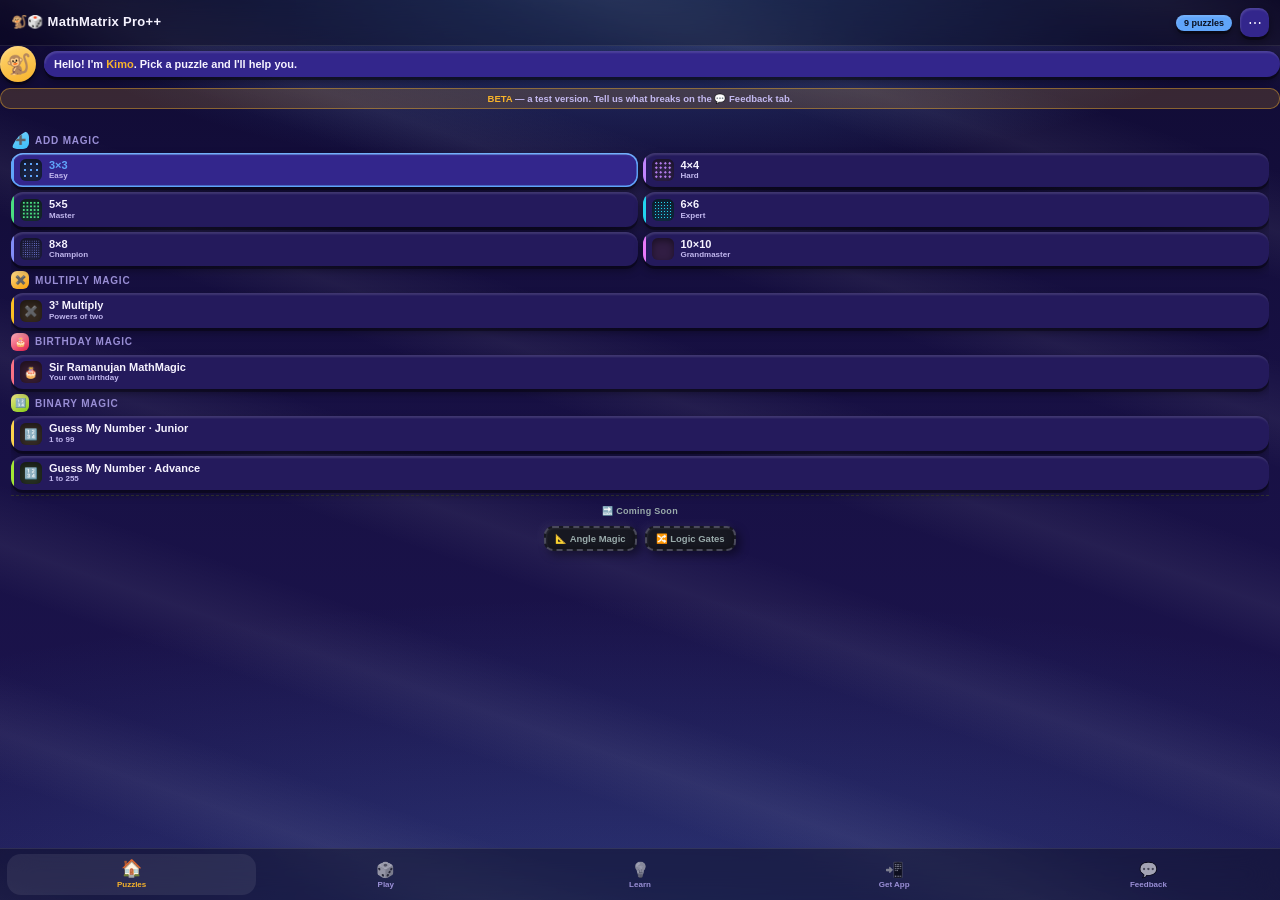
==== commit ca36a129: "beta-10 — background decoration" ====
--- a/beta/index.html
+++ b/beta/index.html
@@ -1205,9 +1205,37 @@
 
 .appShell{ height:100dvh; height:100vh; max-height:100dvh; width:100%;
   display:flex !important; flex-direction:column; overflow:hidden !important; position:relative; }
+/* ══ BACKGROUND DECORATION ══════════════════════════════════════════════
+   Three layers, all pure CSS so nothing extra downloads and it still works
+   with no signal:
+     1. a vertical wash — deeper at the top, lifting toward the bottom
+     2. soft diagonal light rays drifting slowly across
+     3. a glow low down that reads as depth, tinted by the puzzle's colour
+   Kept at 4–6% white so it gives the screen air without competing with the
+   board. Every layer sits at z-index 0 behind the app.                    */
+.appShell{
+  background:
+    radial-gradient(130% 55% at 50% 106%, color-mix(in srgb, var(--accent) 24%, transparent), transparent 72%),
+    linear-gradient(180deg, #100B33 0%, var(--gr) 42%, #1D1550 100%) !important;
+}
 .appShell::before{ content:''; position:absolute; inset:0; z-index:0; pointer-events:none;
   background:radial-gradient(72% 34% at 50% -4%, color-mix(in srgb, var(--accent) 38%, transparent), transparent 70%); }
+/* the light rays */
+.appShell::after{
+  content:''; position:absolute; inset:-30% -40%; z-index:0; pointer-events:none;
+  background:repeating-linear-gradient(19deg,
+    rgba(255,255,255,0)    0px,
+    rgba(255,255,255,.055) 46px,
+    rgba(255,255,255,0)    104px,
+    rgba(255,255,255,0)    178px);
+  animation:rayDrift 26s ease-in-out infinite;
+}
+@keyframes rayDrift{
+  0%,100%{ transform:translate3d(0,0,0); opacity:.85; }
+  50%    { transform:translate3d(26px,-18px,0); opacity:1; }
+}
 .appShell > *{ position:relative; z-index:1; }
+@media(prefers-reduced-motion:reduce){ .appShell::after{ animation:none !important; } }
 
 .appBar{ flex:none; height:46px; padding:0 11px !important; position:static !important;
   display:flex; align-items:center; gap:8px;
@@ -4716,8 +4744,8 @@
 (function(){
   // Build baked into this HTML — always reflects the exact version being run,
   // independent of cache timing. Keep in sync with the SW CACHE_VERSION on deploy.
-  var BUILD_VER = 'beta-9 (3x3 hint says the offsets)';
-  window.BETA_VER = 'beta-9';   // global: the feedback panel lives in the other IIFE
+  var BUILD_VER = 'beta-10 (background decoration)';
+  window.BETA_VER = 'beta-10';   // global: the feedback panel lives in the other IIFE
   var verEl = document.getElementById('verLabel');
   if (verEl) verEl.textContent = BUILD_VER;
 
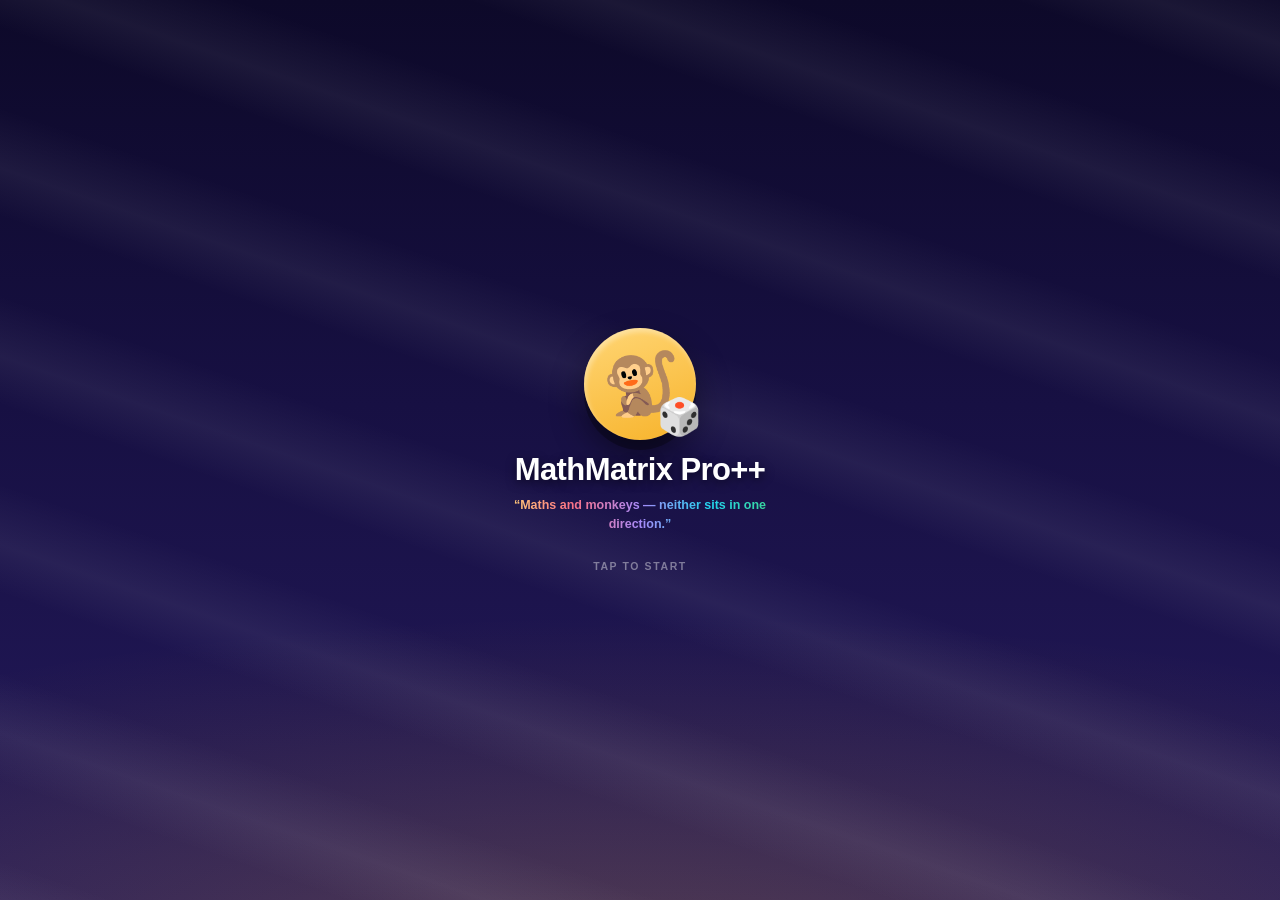
==== commit 8fddce4d: "beta-13 — opening screen holds long enough to read" ====
--- a/beta/index.html
+++ b/beta/index.html
@@ -1537,8 +1537,93 @@
 .hintDots i{ width:5px; height:5px; border-radius:50%; background:rgba(255,255,255,.22); }
 .hintDots i.used{ background:var(--gold); }
 
+/* ══ OPENING SCREEN ═══════════════════════════════════════════════════
+   1.4 seconds, not three. Candy Crush needs three because it is loading
+   hundreds of megabytes; ours is already there, so a longer wait would be
+   manufacturing delay rather than covering it. Tap anywhere to skip, and
+   it only ever shows once per launch. */
+.splash{ position:absolute; inset:0; z-index:200; display:grid; place-items:center;
+  cursor:pointer; overflow:hidden;
+  background:
+    radial-gradient(130% 55% at 50% 108%, color-mix(in srgb, var(--gold) 22%, transparent), transparent 72%),
+    linear-gradient(180deg, #0D0929 0%, #171043 45%, #241A5C 100%); }
+.splash::after{ content:''; position:absolute; inset:-30% -40%; pointer-events:none;
+  background:repeating-linear-gradient(19deg,
+    rgba(255,255,255,0) 0px, rgba(255,255,255,.06) 46px,
+    rgba(255,255,255,0) 104px, rgba(255,255,255,0) 178px);
+  animation:rayDrift 26s ease-in-out infinite; }
+.splash.out{ animation:splashOut .42s ease forwards; pointer-events:none; }
+@keyframes splashOut{ to{ opacity:0; transform:scale(1.05); } }
+.splashInner{ position:relative; z-index:1; text-align:center; padding:0 26px; }
+.splashFace{ width:112px; height:112px; margin:0 auto 4px; border-radius:50%; display:grid;
+  place-items:center; font-size:62px; position:relative;
+  background:linear-gradient(160deg,#FFD675,var(--gold));
+  box-shadow:0 10px 0 rgba(0,0,0,.3), 0 16px 34px rgba(0,0,0,.45),
+             inset 2px 4px 5px rgba(255,255,255,.34);
+  animation:splashPop .55s cubic-bezier(.2,1.5,.5,1) both; }
+.splashDice{ position:absolute; right:-6px; bottom:2px; font-size:36px;
+  animation:splashDice .5s .12s cubic-bezier(.2,1.5,.5,1) both; }
+@keyframes splashPop{ from{ opacity:0; transform:scale(.3) translateY(26px) } to{ opacity:1; transform:none } }
+@keyframes splashDice{ from{ opacity:0; transform:scale(.2) rotate(-160deg) } to{ opacity:1; transform:none } }
+.splashName{ font-size:31px; font-weight:900; letter-spacing:-.6px; color:#fff; margin-top:12px;
+  text-shadow:0 3px 10px rgba(0,0,0,.5);
+  animation:splashUp .4s .18s both; }
+.splashTag{ font-size:12.5px; font-weight:700; line-height:1.55; margin-top:8px; max-width:22em;
+  background:linear-gradient(90deg,#FFD675,#FB7185,#A78BFA,#22D3EE,#3DD68C);
+  -webkit-background-clip:text; background-clip:text; color:transparent;
+  animation:splashUp .4s .28s both; }
+.splashHint{ font-size:10.5px; font-weight:800; letter-spacing:1.6px; text-transform:uppercase;
+  color:rgba(255,255,255,.42); margin-top:26px; animation:splashBlink 1.6s .55s infinite; }
+@keyframes splashUp{ from{ opacity:0; transform:translateY(12px) } to{ opacity:1; transform:none } }
+@keyframes splashBlink{ 0%,100%{ opacity:.32 } 50%{ opacity:.85 } }
+@media(prefers-reduced-motion:reduce){
+  .splash *{ animation:none !important; }
+  .splash::after{ animation:none !important; }
+}
+
+/* ══ THE APPLAUSE SCREEN ══════════════════════════════════════════════
+   The win was a plain "Congratulations" line. A child who has just done
+   real mathematics deserves the moment to land. Stars are earned by how
+   little help was needed, so they mean something. */
+.winWrap{ text-align:center; }
+.winKimo{ width:66px; height:66px; margin:0 auto 8px; border-radius:50%; display:grid;
+  place-items:center; font-size:36px; background:linear-gradient(160deg,#FFD675,var(--gold));
+  box-shadow:var(--clay); animation:kParty 1s var(--spring); }
+.winStars{ display:flex; justify-content:center; gap:7px; margin-bottom:6px; }
+/* ★ is a text glyph, not an emoji — a grayscale filter does nothing to it,
+   so the stars have to be coloured directly or they come out plain white. */
+.winStars i{ font-style:normal; font-size:33px; line-height:1; transform:scale(.82);
+  color:rgba(255,255,255,.18); transition:color .35s ease, transform .45s var(--spring); }
+.winStars i.lit{ transform:scale(1); color:var(--gold);
+  text-shadow:0 0 14px rgba(247,179,43,.55), 0 2px 3px rgba(0,0,0,.4);
+  animation:starPop .5s var(--spring) backwards; }
+.winStars i.lit:nth-child(1){ animation-delay:.15s } .winStars i.lit:nth-child(2){ animation-delay:.32s }
+.winStars i.lit:nth-child(3){ animation-delay:.49s }
+@keyframes starPop{ 0%{ transform:scale(.2) rotate(-40deg); opacity:0 }
+  60%{ transform:scale(1.28) rotate(9deg) } 100%{ transform:scale(1); opacity:1 } }
+.winTitle{ font-size:22px; font-weight:900; letter-spacing:-.4px; color:var(--bink); margin-bottom:2px; }
+.winLine{ font-size:12px; color:var(--bink2); line-height:1.5; }
+.winStats{ display:flex; gap:6px; margin:12px 0 0; }
+.winStat{ flex:1; background:var(--sf); border-radius:14px; padding:8px 4px; box-shadow:var(--clay); }
+.winStat b{ display:block; font-size:17px; font-variant-numeric:tabular-nums; color:var(--bink); }
+.winStat span{ display:block; font-size:8px; color:var(--bink3); font-weight:800;
+  letter-spacing:.6px; text-transform:uppercase; }
+.winStat.g b{ color:var(--gold) } .winStat.w b{ color:var(--wingreen) }
+.winSticker{ display:flex; align-items:center; gap:10px; background:var(--sf); border-radius:16px;
+  padding:10px 12px; margin-top:10px; box-shadow:var(--clay); text-align:left;
+  animation:stickIn .55s var(--spring) .5s backwards; }
+@keyframes stickIn{ from{ opacity:0; transform:translateY(14px) scale(.9) } to{ opacity:1; transform:none } }
+.winSticker .s{ width:40px; height:40px; flex:none; border-radius:13px; display:grid; place-items:center;
+  font-size:22px; background:color-mix(in srgb, var(--gold) 28%, transparent); }
+.winSticker b{ display:block; font-size:12px; color:var(--bink); }
+.winSticker span{ display:block; font-size:10px; color:var(--bink3); }
+.congratsBox h2{ display:none !important; }        /* the old 🎉👏 line */
+#congratsText{ display:none !important; }          /* replaced by the block above */
+
 /* congrats becomes a sheet, not a full-screen modal */
 .congratsModal{ position:absolute !important; z-index:90 !important; }
+.congratsBox{ background:var(--gr) !important; border-radius:24px !important;
+  box-shadow:0 -8px 34px rgba(0,0,0,.55) !important; padding:18px 15px 16px !important; }
 @media(prefers-reduced-motion:reduce){ *{ animation:none !important; } }
 </style>
 </head>
@@ -4694,6 +4779,163 @@
     }
   };
 
+  /* ---- 12b. THE OPENING SCREEN ----
+     Shown once per launch, for 1.4s, and skippable with a tap. Tapping it
+     also unlocks WebAudio, so the very first game sound plays immediately
+     instead of being swallowed by the browser's autoplay rule. */
+  (function splashScreen(){
+    var shell = document.querySelector('.appShell');
+    if (!shell) return;
+    var tag = document.querySelector('#vault .tagline');
+    var name = (SCREEN_TITLE && SCREEN_TITLE.scHome) ? SCREEN_TITLE.scHome.replace(/^[^A-Za-z]+/, '') : 'MathMatrix';
+    var s = document.createElement('div');
+    s.className = 'splash';
+    s.setAttribute('role', 'button');
+    s.setAttribute('aria-label', 'Start');
+    s.innerHTML =
+      '<div class="splashInner">' +
+        '<div class="splashFace">🐒<span class="splashDice">🎲</span></div>' +
+        '<div class="splashName">' + name + '</div>' +
+        '<div class="splashTag">' + (tag ? tag.textContent : '') + '</div>' +
+        '<div class="splashHint">tap to start</div>' +
+      '</div>';
+    shell.appendChild(s);
+
+    var gone = false;
+    function dismiss(byTap){
+      if (gone) return;
+      gone = true;
+      if (byTap){ try { ensureAudio(); sfx('card'); } catch(e){} }   // a tap can unlock sound
+      s.classList.add('out');
+      setTimeout(function(){ if (s.parentNode) s.parentNode.removeChild(s); }, 440);
+    }
+    s.addEventListener('click', function(){ dismiss(true); });
+    s.addEventListener('touchstart', function(){ dismiss(true); }, { passive:true });
+    // Everything has settled by ~680ms; holding to 2600 leaves about 1.9
+    // seconds of properly readable time. Raja's note was right: 1.4s closed
+    // before you could take in what it said. A longer hold costs nothing
+    // because a tap skips it - which answers my own earlier objection.
+    setTimeout(function(){ dismiss(false); }, 2600);
+  })();
+
+  /* ---- 12. THE APPLAUSE SCREEN ----
+     The win was one line of text. Stars are earned by how little help was
+     needed, so three stars actually mean something, and the sticker gives a
+     child something to collect and show someone. */
+  var STICKERS = {
+    '3x3':'🥇 Count-down Master', '4x4':'🧩 Fill & Swap Master', '5x5':'🌟 Big Square Master',
+    '6x6':'🧱 Four-Block Master', '8x8':'🏅 Flip Master', '10x10':'🏆 Grandmaster',
+    '3cube':'✖️ Powers of Two', 'ramanujan':'🎂 Birthday Magician'
+  };
+  function stickerStore(){
+    try { return JSON.parse(localStorage.getItem('mmStickers') || '[]'); } catch(e){ return []; }
+  }
+  // the achievement line the app already tracks, said plainly
+  function progressLine(){
+    var el = document.getElementById('solvedCounter');
+    var raw = el ? el.textContent : '';
+    var m = raw.match(/(\d+)\s*\/\s*(\d+)/);
+    if (!m) return 'Solve one more to master this level';
+    var need = Math.max(0, (+m[2]) - (+m[1]));
+    return need > 0 ? ('Solve ' + need + ' more to master this level')
+                    : 'This level is mastered';
+  }
+  function earnSticker(size){
+    var s = stickerStore();
+    if (s.indexOf(size) < 0){ s.push(size); try { localStorage.setItem('mmStickers', JSON.stringify(s)); } catch(e){} }
+    return s.length;
+  }
+
+  function decorateCongrats(mastered){
+    var box = document.querySelector('.congratsBox');
+    if (!box) return;
+    var old = box.querySelector('.winWrap');
+    if (old) old.remove();
+
+    var pz = PUZZLES[currentSize] || {};
+    var lines = pz.lines ? pz.lines.length : (pz.rows ? pz.rows * 2 + 2 : 8);
+    var target = (document.getElementById('targetVal') || {}).textContent || '—';
+    var time = (document.getElementById('timerBox') || {}).textContent || '—';
+    // stars are the reward for needing little help
+    var stars = hintsUsed === 0 ? 3 : hintsUsed <= 2 ? 2 : 1;
+    var total = earnSticker(currentSize);
+    var stk = (STICKERS[currentSize] || '⭐ Puzzle Master').split(' ');
+    var icon = stk.shift(), name = stk.join(' ');
+    var praise = stars === 3 ? 'Not a single hint. That is the good one.'
+               : stars === 2 ? 'With a little help — still yours.'
+               : 'You got there. Next time, fewer hints!';
+
+    var el = document.createElement('div');
+    el.className = 'winWrap';
+    el.innerHTML =
+      '<div class="winKimo">🐒</div>' +
+      '<div class="winStars">' +
+        [1,2,3].map(function(i){ return '<i class="' + (i <= stars ? 'lit' : '') + '">★</i>'; }).join('') +
+      '</div>' +
+      '<div class="winTitle">Solved it!</div>' +
+      '<p class="winLine">' + praise + '</p>' +
+      '<div class="winStats">' +
+        '<div class="winStat g"><b>' + target + '</b><span>Every line</span></div>' +
+        '<div class="winStat"><b>' + time + '</b><span>Time</span></div>' +
+        '<div class="winStat w"><b>' + lines + '/' + lines + '</b><span>Lines</span></div>' +
+      '</div>' +
+      (mastered
+        ? '<div class="winSticker"><span class="s">' + icon + '</span>' +
+            '<span><b>' + name + '</b><span>sticker ' + total + ' of ' +
+            Object.keys(STICKERS).length + ' collected</span></span></div>'
+        // the "one more, with a different total" guidance used to live in a
+        // hidden element; it belongs here where the child is actually looking
+        : '<div class="winSticker"><span class="s">🎯</span><span><b>' + progressLine() +
+            '</b><span>a different total earns the sticker</span></span></div>');
+    box.insertBefore(el, box.firstChild);
+
+    kimo(stars === 3 ? '<b>Three stars!</b> No hints at all. 🐒'
+                     : 'Solved! <b>' + stars + ' star' + (stars > 1 ? 's' : '') + '</b> — fewer hints next time.',
+         'party', true);
+    // the stars land one after another, each with its own chime
+    for (var i = 0; i < stars; i++) (function(k){ setTimeout(function(){ sfx('star'); }, 250 + k * 180); })(i);
+    setTimeout(function(){ sfx('sparkle'); }, 250 + stars * 180);
+  }
+
+  var _showCongrats = showCongrats;
+  showCongrats = function(title, subtitle, nextSize){
+    _showCongrats(title, subtitle, nextSize);   // keeps the existing advance logic intact
+    try { decorateCongrats(true); } catch(e){}
+  };
+
+  /* Every win deserves the moment, not only the one that masters a level.
+     The original only opened the panel on the SECOND solve with a different
+     target; an ordinary win wrote a line into #msg — which this layout hides,
+     so a first win gave a child almost nothing back. */
+  function openApplause(){
+    var modal = document.getElementById('congratsModal');
+    if (!modal) return;
+    modal.style.display = 'flex';
+    decorateCongrats(false);
+    var next = document.getElementById('nextBtn');
+    var later = document.getElementById('chooseLaterBtn');
+    var cd = document.getElementById('congratsCountdown');
+    if (cd) cd.textContent = '';
+    if (next){
+      next.textContent = '↺ Try a different number';
+      next.onclick = function(){
+        modal.style.display = 'none';
+        var c = document.getElementById('clearBtn'); if (c) c.click();
+      };
+    }
+    if (later) later.textContent = '📋 Pick another puzzle ▼';
+  }
+
+  var _win = win;
+  win = function(actualTarget){
+    _win(actualTarget);
+    setTimeout(function(){
+      var modal = document.getElementById('congratsModal');
+      if (!modal) return;
+      if (modal.style.display !== 'flex') openApplause();   // ordinary win
+    }, 80);
+  };
+
   // hook the Mind Reader in wherever binary mode is entered.
   // The original showBinaryMode wires handlers onto elements INSIDE #binaryPanel, which
   // mrStart() replaces. On a second visit those lookups returned null and it threw before
@@ -4744,8 +4986,8 @@
 (function(){
   // Build baked into this HTML — always reflects the exact version being run,
   // independent of cache timing. Keep in sync with the SW CACHE_VERSION on deploy.
-  var BUILD_VER = 'beta-10 (background decoration)';
-  window.BETA_VER = 'beta-10';   // global: the feedback panel lives in the other IIFE
+  var BUILD_VER = 'beta-13 (opening screen holds longer)';
+  window.BETA_VER = 'beta-13';   // global: the feedback panel lives in the other IIFE
   var verEl = document.getElementById('verLabel');
   if (verEl) verEl.textContent = BUILD_VER;
 
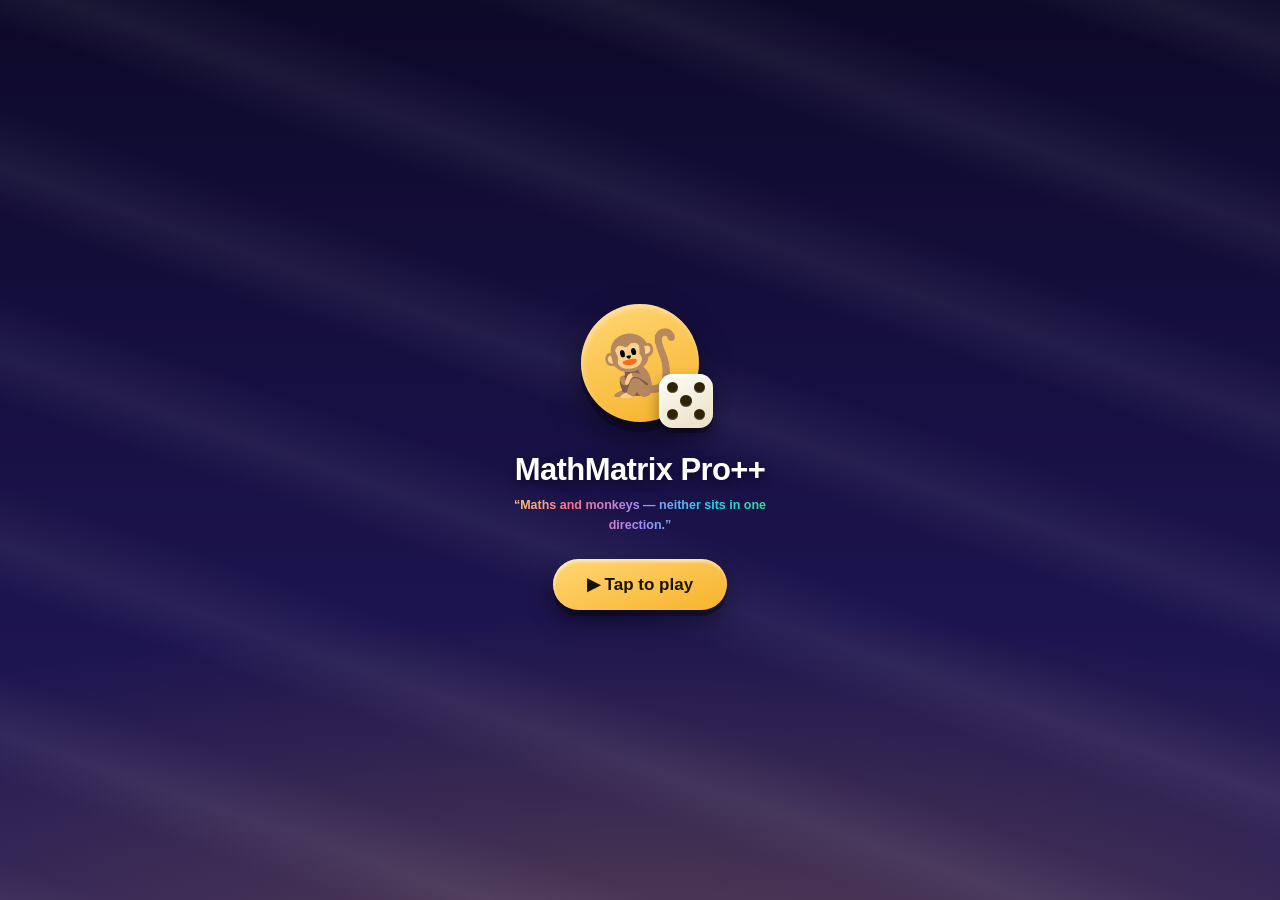
==== commit b1ee98cf: "beta-14 — welcome screen waits for a tap" ====
--- a/beta/index.html
+++ b/beta/index.html
@@ -1555,14 +1555,64 @@
 .splash.out{ animation:splashOut .42s ease forwards; pointer-events:none; }
 @keyframes splashOut{ to{ opacity:0; transform:scale(1.05); } }
 .splashInner{ position:relative; z-index:1; text-align:center; padding:0 26px; }
-.splashFace{ width:112px; height:112px; margin:0 auto 4px; border-radius:50%; display:grid;
-  place-items:center; font-size:62px; position:relative;
+.splashStage{ position:relative; width:170px; height:150px; margin:0 auto;
+  display:grid; place-items:center; }
+.splashFace{ width:118px; height:118px; margin:0 auto 4px; border-radius:50%; display:grid;
+  place-items:center; font-size:64px; position:relative;
   background:linear-gradient(160deg,#FFD675,var(--gold));
   box-shadow:0 10px 0 rgba(0,0,0,.3), 0 16px 34px rgba(0,0,0,.45),
              inset 2px 4px 5px rgba(255,255,255,.34);
-  animation:splashPop .55s cubic-bezier(.2,1.5,.5,1) both; }
-.splashDice{ position:absolute; right:-6px; bottom:2px; font-size:36px;
-  animation:splashDice .5s .12s cubic-bezier(.2,1.5,.5,1) both; }
+  animation:splashPop .55s cubic-bezier(.2,1.5,.5,1) both,
+            monkeySwing 2.6s .6s ease-in-out infinite; }
+/* the monkey keeps moving — it is a waiting screen now, not a timed one */
+@keyframes monkeySwing{
+  0%,100%{ transform:translateY(0) rotate(0deg) }
+  22%    { transform:translateY(-9px) rotate(-7deg) }
+  46%    { transform:translateY(0) rotate(0deg) }
+  62%    { transform:translateY(-5px) rotate(6deg) }
+  80%    { transform:translateY(0) rotate(-2deg) }
+}
+/* A real rolling die. The Unicode die characters render as a hollow outlined
+   box in the system font — poor beside the 3D monkey — so the pips are drawn
+   as actual dots on a 3x3 grid and switched on and off per face. */
+.splashDice{ position:absolute; right:-14px; bottom:-6px; width:54px; height:54px;
+  border-radius:14px; padding:8px; box-sizing:border-box;
+  display:grid; grid-template:repeat(3,1fr)/repeat(3,1fr); gap:2px;
+  background:linear-gradient(155deg,#FFFDF6,#E9DFC6);
+  box-shadow:0 5px 0 rgba(0,0,0,.32), 0 9px 16px rgba(0,0,0,.4),
+             inset 1px 2px 3px rgba(255,255,255,.95);
+  animation:splashDice .5s .12s cubic-bezier(.2,1.5,.5,1) both,
+            diceRoll 2.6s .6s ease-in-out infinite; }
+.splashDice i{ border-radius:50%; background:#2E2208; opacity:0;
+  box-shadow:inset 0 -1px 1px rgba(255,255,255,.25); transition:opacity .1s linear; }
+.splashDice i.on{ opacity:1; }
+@keyframes diceRoll{
+  0%,100%{ transform:rotate(0deg) scale(1) }
+  18%    { transform:rotate(-24deg) scale(1.08) }
+  34%    { transform:rotate(18deg) scale(1.04) }
+  50%    { transform:rotate(-10deg) scale(1) }
+  66%    { transform:rotate(6deg) scale(1.02) }
+}
+/* sparkles drifting up behind the monkey */
+.splashSpark{ position:absolute; font-size:15px; opacity:0; pointer-events:none;
+  animation:sparkFloat 3.4s ease-in-out infinite; }
+@keyframes sparkFloat{
+  0%  { opacity:0; transform:translateY(14px) scale(.6) }
+  22% { opacity:.85 }
+  70% { opacity:.5 }
+  100%{ opacity:0; transform:translateY(-58px) scale(1.05) }
+}
+/* the way in */
+.splashPlay{ display:inline-flex; align-items:center; gap:9px; margin-top:24px;
+  border:0; font-family:inherit; cursor:pointer; font-size:17px; font-weight:900;
+  padding:15px 34px; border-radius:999px; color:#1a1204;
+  background:linear-gradient(160deg,#FFD675,var(--gold));
+  box-shadow:0 6px 0 rgba(0,0,0,.32), 0 12px 24px rgba(0,0,0,.42),
+             inset 1px 3px 3px rgba(255,255,255,.5);
+  animation:playPulse 1.9s ease-in-out infinite; }
+.splashPlay:active{ transform:translateY(4px);
+  box-shadow:0 2px 0 rgba(0,0,0,.32), 0 5px 12px rgba(0,0,0,.4); }
+@keyframes playPulse{ 0%,100%{ transform:scale(1) } 50%{ transform:scale(1.055) } }
 @keyframes splashPop{ from{ opacity:0; transform:scale(.3) translateY(26px) } to{ opacity:1; transform:none } }
 @keyframes splashDice{ from{ opacity:0; transform:scale(.2) rotate(-160deg) } to{ opacity:1; transform:none } }
 .splashName{ font-size:31px; font-weight:900; letter-spacing:-.6px; color:#fff; margin-top:12px;
@@ -4794,28 +4844,60 @@
     s.setAttribute('aria-label', 'Start');
     s.innerHTML =
       '<div class="splashInner">' +
-        '<div class="splashFace">🐒<span class="splashDice">🎲</span></div>' +
+        '<div class="splashStage">' +
+          '<span class="splashSpark" style="left:6%;  top:44%; animation-delay:.0s">✨</span>' +
+          '<span class="splashSpark" style="left:82%; top:30%; animation-delay:.9s">⭐</span>' +
+          '<span class="splashSpark" style="left:20%; top:16%; animation-delay:1.7s">✨</span>' +
+          '<span class="splashSpark" style="left:70%; top:60%; animation-delay:2.4s">⭐</span>' +
+          '<div class="splashFace">🐒<span class="splashDice" id="splashDie">' +
+            '<i></i><i></i><i></i><i></i><i></i><i></i><i></i><i></i><i></i></span></div>' +
+        '</div>' +
         '<div class="splashName">' + name + '</div>' +
         '<div class="splashTag">' + (tag ? tag.textContent : '') + '</div>' +
-        '<div class="splashHint">tap to start</div>' +
+        '<button class="splashPlay" type="button" id="splashPlay">▶ Tap to play</button>' +
       '</div>';
     shell.appendChild(s);
+
+    // the die really rolls — which pips are lit changes while it tumbles.
+    // grid slots are numbered 0..8 across the 3x3 face.
+    var FACES = [
+      [4],                    // 1
+      [0, 8],                 // 2
+      [0, 4, 8],              // 3
+      [0, 2, 6, 8],           // 4
+      [0, 2, 4, 6, 8],        // 5
+      [0, 2, 3, 5, 6, 8]      // 6
+    ];
+    var die = s.querySelector('#splashDie');
+    var pips = die ? die.querySelectorAll('i') : [];
+    var fi = 4;
+    function showFace(n){
+      for (var i = 0; i < pips.length; i++) pips[i].classList.remove('on');
+      FACES[n].forEach(function(i){ if (pips[i]) pips[i].classList.add('on'); });
+    }
+    showFace(fi);
+    var rolling = setInterval(function(){
+      var next; do { next = Math.floor(Math.random() * 6); } while (next === fi);
+      fi = next; showFace(fi);
+    }, 230);
 
     var gone = false;
     function dismiss(byTap){
       if (gone) return;
       gone = true;
-      if (byTap){ try { ensureAudio(); sfx('card'); } catch(e){} }   // a tap can unlock sound
+      clearInterval(rolling);
+      if (byTap){ try { ensureAudio(); sfx('card'); } catch(e){} }   // the tap unlocks sound
       s.classList.add('out');
       setTimeout(function(){ if (s.parentNode) s.parentNode.removeChild(s); }, 440);
     }
     s.addEventListener('click', function(){ dismiss(true); });
-    s.addEventListener('touchstart', function(){ dismiss(true); }, { passive:true });
-    // Everything has settled by ~680ms; holding to 2600 leaves about 1.9
-    // seconds of properly readable time. Raja's note was right: 1.4s closed
-    // before you could take in what it said. A longer hold costs nothing
-    // because a tap skips it - which answers my own earlier objection.
-    setTimeout(function(){ dismiss(false); }, 2600);
+    s.addEventListener('touchstart', function(e){ e.preventDefault(); dismiss(true); }, { passive:false });
+
+    /* It now WAITS for the child rather than counting down — Raja's call, and
+       the better one: no timing to get wrong, and it guarantees the gesture
+       that unlocks audio. The 20s fallback exists only so the screen can
+       never become a dead end if nobody taps. */
+    setTimeout(function(){ dismiss(false); }, 20000);
   })();
 
   /* ---- 12. THE APPLAUSE SCREEN ----
@@ -4986,8 +5068,8 @@
 (function(){
   // Build baked into this HTML — always reflects the exact version being run,
   // independent of cache timing. Keep in sync with the SW CACHE_VERSION on deploy.
-  var BUILD_VER = 'beta-13 (opening screen holds longer)';
-  window.BETA_VER = 'beta-13';   // global: the feedback panel lives in the other IIFE
+  var BUILD_VER = 'beta-14 (welcome screen waits for you)';
+  window.BETA_VER = 'beta-14';   // global: the feedback panel lives in the other IIFE
   var verEl = document.getElementById('verLabel');
   if (verEl) verEl.textContent = BUILD_VER;
 
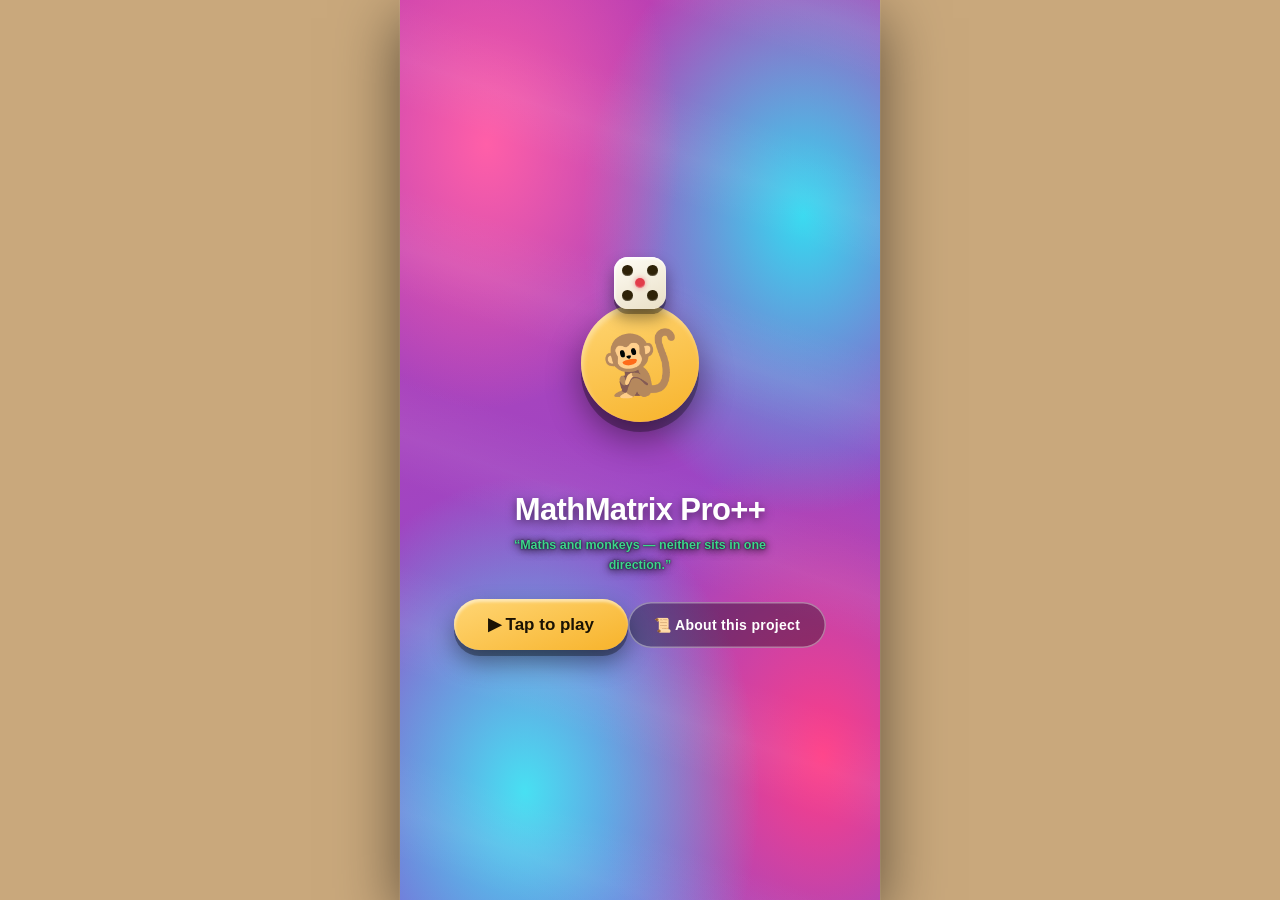
==== commit 24ab19c0: "Sync production (v131/beta-77) and beta from the main dev repo - index.html: full v131 production bu" ====
--- a/beta/index.html
+++ b/beta/index.html
@@ -1,13 +1,25 @@
 <!DOCTYPE html>
-<html lang="en">
+<html lang="en" translate="no">
 <head>
 <meta charset="UTF-8">
-<meta name="viewport" content="width=device-width, initial-scale=1.0, maximum-scale=1.0, user-scalable=no">
+<meta name="viewport" content="width=device-width, initial-scale=1.0, maximum-scale=1.0, user-scalable=no, viewport-fit=cover">
+<!-- viewport-fit=cover: without it, env(safe-area-inset-*) always reports 0,
+     which is why .tabBar's own safe-area padding below was a no-op — needed
+     now that the "Play offline" sheet's last line was found rendering under
+     a device's overlaid system nav bar. -->
+
+<!-- Chrome's auto-translate banner kept popping over the app bar on load even
+     though the page is already English — its language-detection heuristic
+     doesn't trust lang="en" alone. translate="no" + google notranslate are
+     the two standard signals that actually suppress the offer. -->
+<meta name="google" content="notranslate">
 <meta name="apple-mobile-web-app-capable" content="yes">
 <meta name="apple-mobile-web-app-status-bar-style" content="black-translucent">
 <meta name="theme-color" content="#0d0d0d">
 <!-- BETA: no manifest on purpose — installing the preview would shadow the real app -->
 <link rel="apple-touch-icon" href="icon-192.png">
+<!-- without this the browser asks for /favicon.ico, 404s, and the tab sits blank -->
+<link rel="icon" href="icon-192.png" type="image/png">
 <title>🐒🎲 MathMatrix Pro++ — Magic Square Puzzles (3×3 · 4×4 · 5×5 · 3³ …)</title>
 <style>
   * { margin:0; padding:0; box-sizing:border-box; -webkit-tap-highlight-color:transparent; }
@@ -968,27 +980,19 @@
     background:#0e1526; color:#a7b4cc; font-size:12.5px; line-height:1.7; text-align:center;
   }
   .journeyNote b { color:#cbd5e1; }
+  /* fixed colour, not the drifting gradient — see .splashTag for why */
   .journeyCall {
     display:block; margin-top:6px; font-style:italic; font-weight:700;
-    background:linear-gradient(90deg,#fbbf24,#f472b6,#a78bfa,#22d3ee,#fbbf24);
-    background-size:300% 100%;
-    -webkit-background-clip:text; background-clip:text;
-    -webkit-text-fill-color:transparent; color:transparent;
-    animation:tagShift 12s linear infinite;
-  }
-  @media (prefers-reduced-motion: reduce){ .journeyCall { animation:none; } }
+    color:#FFD166;
+  }
 
   /* Tagline — glowing gradient that drifts slowly across the words */
+  /* fixed colour, not the drifting gradient — see .splashTag for why */
   .tagline {
     display:inline-block; max-width:100%;
     font-size:15.5px; line-height:1.35; margin:5px 0 3px;
     font-style:italic; font-weight:800; letter-spacing:.3px;
-    background:linear-gradient(90deg,#fbbf24,#f472b6,#a78bfa,#22d3ee,#4ade80,#fbbf24);
-    background-size:300% 100%;
-    -webkit-background-clip:text; background-clip:text;
-    -webkit-text-fill-color:transparent; color:transparent;
-    filter:drop-shadow(0 0 6px rgba(167,139,250,.55)) drop-shadow(0 0 14px rgba(34,211,238,.28));
-    animation:tagShift 9s linear infinite;
+    color:#FFD166; text-shadow:0 2px 8px rgba(0,0,0,.5);
   }
   @keyframes tagShift { 0% { background-position:0% 50%; } 100% { background-position:300% 50%; } }
   @media (prefers-reduced-motion: reduce){ .tagline { animation:none; } }
@@ -1015,6 +1019,26 @@
     color:#fbbf24; margin:6px auto 10px; max-width:560px; padding:0 10px;
   }
   @media (orientation:portrait){ #rotateHint.show { display:block; } }
+
+  /* Phone-class devices only (see isPhoneClass()): rotating during play
+     leaves no room for the board once the header and keypad claim their
+     share of a short landscape screen — measured at 2px free on a
+     390px-tall phone. The board would silently collapse to nothing and
+     taps would land on the keypad underneath it instead of the cell.
+     Tablets and laptops have height to spare in landscape, so they are
+     left alone — that gate is in JS, this is just the blocking screen. */
+  #portraitLock {
+    display:none; position:fixed; inset:0; z-index:9999;
+    background:rgba(20,12,4,.94); color:#FFF6E7;
+    flex-direction:column; align-items:center; justify-content:center;
+    text-align:center; padding:24px; gap:14px;
+  }
+  #portraitLock.show { display:flex; }
+  #portraitLock .rotIcon { font-size:44px; animation:rotNudge 1.4s ease-in-out infinite; }
+  #portraitLock b { font-size:17px; }
+  #portraitLock span { font-size:13.5px; opacity:.85; max-width:280px; }
+  @keyframes rotNudge { 0%,100% { transform:rotate(0deg); } 50% { transform:rotate(-90deg); } }
+  @media (prefers-reduced-motion:reduce){ #portraitLock .rotIcon { animation:none; } }
 
 </style>
 <style>
@@ -1048,33 +1072,33 @@
 .tabBtn.on .tabIco{ filter:none; }
 .screens{ padding-bottom:112px !important; }
 
-/* ── KIMO: the brand, reacting ── */
-.kimo{ display:flex; align-items:center; gap:10px; width:100%; max-width:560px;
+/* ── SANA: the brand, reacting ── */
+.sana{ display:flex; align-items:center; gap:10px; width:100%; max-width:560px;
   margin:10px auto 2px; padding:0 10px; box-sizing:border-box; }
-.kimoFace{ width:50px; height:50px; flex:none; border-radius:50%; display:grid; place-items:center;
+.sanaFace{ width:50px; height:50px; flex:none; border-radius:50%; display:grid; place-items:center;
   font-size:28px; background:linear-gradient(160deg,#FFD675,var(--gold)); box-shadow:var(--clay);
-  position:relative; animation:kBob 3s var(--spring) infinite; }
-.kimoFace .kSpark{ position:absolute; top:-5px; right:-4px; font-size:15px; opacity:0; transition:opacity .2s; }
-.kimo.k-cheer .kimoFace{ animation:kCheer .62s var(--spring); }
-.kimo.k-oops  .kimoFace{ animation:kOops .45s ease; }
-.kimo.k-think .kimoFace{ animation:kThink 2.1s ease-in-out infinite; }
-.kimo.k-party .kimoFace{ animation:kParty .9s var(--spring); }
-.kimo.k-cheer .kSpark,.kimo.k-oops .kSpark,.kimo.k-think .kSpark,.kimo.k-party .kSpark{ opacity:1; }
-@keyframes kBob{0%,100%{transform:translateY(0)}50%{transform:translateY(-5px)}}
-@keyframes kCheer{0%{transform:scale(1)}30%{transform:scale(1.2) rotate(-11deg)}
+  position:relative; animation:sanaBob 3s var(--spring) infinite; }
+.sanaFace .sanaSpark{ position:absolute; top:-5px; right:-4px; font-size:15px; opacity:0; transition:opacity .2s; }
+.sana.sana-cheer .sanaFace{ animation:sanaCheer .62s var(--spring); }
+.sana.sana-oops  .sanaFace{ animation:sanaOops .45s ease; }
+.sana.sana-think .sanaFace{ animation:sanaThink 2.1s ease-in-out infinite; }
+.sana.sana-party .sanaFace{ animation:sanaParty .9s var(--spring); }
+.sana.sana-cheer .sanaSpark,.sana.sana-oops .sanaSpark,.sana.sana-think .sanaSpark,.sana.sana-party .sanaSpark{ opacity:1; }
+@keyframes sanaBob{0%,100%{transform:translateY(0)}50%{transform:translateY(-5px)}}
+@keyframes sanaCheer{0%{transform:scale(1)}30%{transform:scale(1.2) rotate(-11deg)}
   62%{transform:scale(1.1) rotate(11deg)}100%{transform:scale(1)}}
-@keyframes kOops{0%,100%{transform:translateX(0)}20%{transform:translateX(-6px) rotate(-6deg)}
+@keyframes sanaOops{0%,100%{transform:translateX(0)}20%{transform:translateX(-6px) rotate(-6deg)}
   50%{transform:translateX(6px) rotate(6deg)}75%{transform:translateX(-3px)}}
-@keyframes kThink{0%,100%{transform:rotate(-6deg)}50%{transform:rotate(6deg)}}
-@keyframes kParty{0%{transform:scale(1) rotate(0)}45%{transform:scale(1.3) rotate(200deg)}
+@keyframes sanaThink{0%,100%{transform:rotate(-6deg)}50%{transform:rotate(6deg)}}
+@keyframes sanaParty{0%{transform:scale(1) rotate(0)}45%{transform:scale(1.3) rotate(200deg)}
   100%{transform:scale(1) rotate(360deg)}}
-.kimoBub{ flex:1; min-width:0; background:var(--sf2); border-radius:17px; padding:9px 12px;
+.sanaBub{ flex:1; min-width:0; background:var(--sf2); border-radius:17px; padding:9px 12px;
   font-size:12.5px; color:var(--bink); line-height:1.45; box-shadow:var(--clay); position:relative;
   font-weight:600; }
-.kimoBub::before{ content:''; position:absolute; left:-6px; top:18px; width:12px; height:12px;
+.sanaBub::before{ content:''; position:absolute; left:-6px; top:18px; width:12px; height:12px;
   background:var(--sf2); transform:rotate(45deg); }
-.kimoBub b{ color:var(--gold); font-weight:900; }
-.kimoBub.flash{ animation:kBubIn .34s var(--spring); }
+.sanaBub b{ color:var(--gold); font-weight:900; }
+.sanaBub.flash{ animation:kBubIn .34s var(--spring); }
 @keyframes kBubIn{from{opacity:.2;transform:translateX(-9px) scale(.96)}to{opacity:1;transform:none}}
 
 /* ── level cards: neutral surface, colour only in rail + well ── */
@@ -1088,11 +1112,18 @@
 .toggleBtn.lvCard::before{ content:''; position:absolute; left:0; top:0; bottom:0; width:5px;
   background:var(--c2); }
 .toggleBtn.lvCard:active{ transform:translateY(3px) scale(.98) !important; box-shadow:var(--sunk) !important; }
+/* The card you are on had its name in the puzzle's own hue on the lighter
+   active background — 4.6:1, the weakest text in the app, and on the one card
+   a child is actually looking at. White reads at 12.6:1 and the hue still
+   marks the card through the inset ring, the left bar and the icon.
+   The button's own colour was near-black on indigo (1.63:1); no visible text
+   used it, but it was a trap for anything added to the card later. */
 .toggleBtn.lvCard.active{
   background:var(--sf2) !important; box-shadow:var(--clay), inset 0 0 0 1.5px var(--c2) !important;
-  outline:0 !important;
+  outline:0 !important; color:var(--bink) !important;
 }
-.toggleBtn.lvCard.active .lvName{ color:var(--c2) !important; }
+.toggleBtn.lvCard.active .lvName{ color:#FFFFFF !important; }
+.toggleBtn.lvCard.active .lvDiff{ color:var(--c1) !important; }
 .lvGrid{ background:color-mix(in srgb, var(--c2) 17%, #0c0a1e) !important; box-shadow:var(--sunk) !important; }
 .lvGrid::before{ background-image:radial-gradient(circle at 50% 50%, var(--c2) 32%, transparent 35%) !important; }
 .lvGlyph{ background:color-mix(in srgb, var(--c2) 17%, #0c0a1e) !important; color:var(--c2) !important;
@@ -1180,7 +1211,7 @@
   font-size:11px; font-weight:700; color:var(--bink2); text-align:center; }
 .betaFlag b{ color:var(--gold); }
 
-@media(prefers-reduced-motion:reduce){ .kimoFace,.kimoBub{ animation:none !important; } }
+@media(prefers-reduced-motion:reduce){ .sanaFace,.sanaBub{ animation:none !important; } }
 </style>
 
 <style>
@@ -1237,14 +1268,53 @@
 .appShell > *{ position:relative; z-index:1; }
 @media(prefers-reduced-motion:reduce){ .appShell::after{ animation:none !important; } }
 
-.appBar{ flex:none; height:46px; padding:0 11px !important; position:static !important;
+/* ══ TABLET · LAPTOP · DESKTOP ═════════════════════════════════════════════
+   This is a portrait phone design. Left to stretch, a single puzzle row ran
+   945px across a 1920px desktop and SaNa's greeting hit 341 characters on one
+   line — four times a readable measure. So cap the app and centre it: above
+   this width everything inside is the phone layout that is already tested.
+
+   The min-height guard matters. A phone held sideways is 844x390 — wide
+   enough to trip a width-only query, but capping it there would letterbox the
+   game into a narrow strip. Landscape keeps the full width it needs.        */
+@media (min-width: 540px) and (min-height: 600px){
+  body{ background:radial-gradient(120% 65% at 50% 0%, #241A5C 0%, #0C0828 72%) !important; }
+  /* the long-hand pair first: margin-inline is Safari 14.1+, and without it the
+     app would sit hard left on an older iPad instead of centred */
+  .appShell{ max-width:480px; margin-left:auto; margin-right:auto; margin-inline:auto;
+    box-shadow:0 0 0 1px rgba(255,255,255,.07), 0 18px 60px rgba(0,0,0,.55); }
+}
+
+/* 56px, not 46: Raja asked for the top-area tabs bigger, and dropping the
+   title glyph (moved to .diffMascot) plus the BETA banner row (moved into
+   About) freed the room to grow the bar itself instead of just cramming
+   bigger icons into the old 46px, which is the ceiling the buttons below
+   were previously capped against. */
+.appBar{ flex:none; height:56px; padding:0 11px !important; position:static !important;
   display:flex; align-items:center; gap:8px;
   background:rgba(0,0,0,.26) !important; border-bottom:1px solid rgba(255,255,255,.09) !important; }
-.appBarTitle{ font-size:13px !important; font-weight:900 !important; line-height:1.15; }
+.appBarTitle{ font-size:16.5px !important; font-weight:900 !important; line-height:1.15; }
+/* The longest name, 🎂 Sir Ramanujan MathMagic, wants ~213px of bar. Below
+   390px there is not that much, so trim the type a little rather than cut the
+   name to "Guess My Number ·…". At 320 it still has to ellipsis — the name is
+   longer than the phone. Raja asked this bigger even knowing that trade-off;
+   ellipsis was already the accepted fallback here, not new risk. */
+@media (max-width: 389px){ .appBarTitle{ font-size:14px !important; } }
 .appBarTitle small{ display:block; font-size:8.5px; font-weight:700; color:var(--bink3); letter-spacing:.3px; }
-.navBack{ width:29px !important; height:29px !important; border-radius:10px !important; font-size:14px !important; }
-.appBarChip{ font-size:9px !important; padding:3px 8px !important; }
-.barBtn{ width:29px; height:29px; flex:none; border-radius:10px; background:var(--sf2); display:grid;
+.navBack{ width:46px !important; height:46px !important; border-radius:13px !important; font-size:19px !important; }
+.appBarChip{ font-size:11.5px !important; padding:5px 10px !important; }
+/* 46px, not 40: the bar has 10px more to give now (see .appBar above), so
+   the ← 💡 ⋯ group grows with it instead of staying pinned to the old
+   46px-bar / 40px-button ceiling. */
+.barBtn{ width:46px !important; height:46px !important; border-radius:13px !important; font-size:17px !important; }
+/* Logic and Watch carry a word under the glyph. Same height as the plain
+   icon buttons, so the bar does not grow past what .appBar already set. */
+.barBtn.barWord{ width:auto; min-width:48px; padding:0 9px; display:flex; flex-direction:column;
+  align-items:center; justify-content:center; gap:0; line-height:1; }
+.barBtn.barWord i{ font-style:normal; font-size:17px; }
+.barBtn.barWord span{ font-size:9px; font-weight:800; letter-spacing:.4px;
+  text-transform:uppercase; color:var(--bink2); margin-top:1px; }
+.barBtn{ width:40px; height:40px; flex:none; border-radius:12px; background:var(--sf2); display:grid;
   place-items:center; font-size:14px; border:0; color:var(--bink); box-shadow:var(--clay); cursor:pointer;
   font-family:inherit; }
 .barBtn:active{ transform:translateY(2px); box-shadow:var(--sunk); }
@@ -1260,55 +1330,353 @@
 .screen.on[data-screen="scHome"]{ flex:none; }
 .screen.on[data-screen="scHome"].homeMain{ flex:1; min-height:0; }
 
-.tabBar{ position:static !important; flex:none; height:52px; padding:5px 7px !important;
+/* 52px bar with 3px padding gives 46px tabs — over the touch minimum, and it
+   costs no extra height because the bar itself is unchanged. */
+.tabBar{ position:static !important; flex:none; height:52px; padding:3px 7px !important;
   background:rgba(0,0,0,.32) !important; border-top:1px solid rgba(255,255,255,.1) !important; }
-.tabBtn{ font-size:8px !important; padding:0 !important; display:flex; flex-direction:column;
-  align-items:center; justify-content:center; gap:1px; }
-.tabBtn .tabIco{ font-size:15px !important; margin:0 !important; }
-
-/* Kimo — fixed height, two lines maximum, never pushes the board */
-.kimo{ flex:none; margin:0 0 6px !important; padding:0 !important; max-width:none !important; gap:8px !important; }
-.kimoFace{ width:36px !important; height:36px !important; font-size:20px !important; }
+/* Every tab is a filled pill now, not a bare label. The active one is a shade
+   lighter with the gold text it already had, so which screen you are on still
+   reads instantly — the fill is uniform, the emphasis is not. */
+.tabBtn{ font-size:9.5px !important; padding:0 !important; display:flex; flex-direction:column;
+  align-items:center; justify-content:center; gap:1px; font-weight:800 !important;
+  background:var(--sf) !important; border-radius:11px !important; margin:0 2px !important;
+  color:var(--bink2) !important; }
+.tabBtn.on{ background:var(--sf3) !important; color:#FFE9A8 !important; }
+.tabBtn .tabIco{ font-size:16px !important; margin:0 !important; }
+
+/* SaNa — fixed height, two lines maximum, never pushes the board */
+.sana{ flex:none; margin:0 0 6px !important; padding:0 !important; max-width:none !important; gap:8px !important; }
+.sanaFace{ width:36px !important; height:36px !important; font-size:20px !important; }
 /* three lines, not two: the hints now name every offset, and clipping a hint
    mid-sentence is worse than giving up ~14px of board height */
-.kimoBub{ padding:6px 10px !important; font-size:11px !important; line-height:1.35 !important;
+/* 64ch caps the reading line. A phone held sideways is 844px wide and ran
+   SaNa's greeting to 145 characters on one line — twice a readable measure.
+   Capping the bubble rather than the whole shell keeps the big landscape
+   board, which is the reason to turn the phone in the first place. */
+.sanaBub{ padding:6px 10px !important; font-size:11px !important; line-height:1.35 !important;
   border-radius:13px !important; display:-webkit-box; -webkit-line-clamp:3; -webkit-box-orient:vertical;
-  overflow:hidden; }
-.kimoBub::before{ top:14px !important; }
+  overflow:hidden; max-width:64ch; }
+.sanaBub::before{ top:14px !important; }
 .betaFlag{ flex:none; margin:0 0 6px !important; padding:5px 10px !important; font-size:9.5px !important;
   border-radius:10px !important; max-width:none !important; }
 
 /* ── HOME: compact level list that fits ── */
 .titleCard{ display:none !important; }          /* moved into the About sheet, not deleted */
-.difficultyBar{ flex:1; min-height:0; overflow:hidden; display:flex; flex-direction:column; gap:3px;
+/* Every size below is a base times --lvScale. fitHome() sets that one number
+   from the space actually left under the last group, so the list grows to fill
+   a tall phone and shrinks itself when more puzzles are added later. The
+   fallback of 1 keeps the old layout if the script never runs. */
+/* "safe" is doing real work here: plain `center` on a flex column that
+   overflows clips the top items and makes them unscrollable. safe center
+   falls back to flex-start the moment the list is taller than the box, so a
+   tall tablet gets the leftover split evenly and a short phone still starts
+   at the first puzzle. */
+.difficultyBar{ flex:1; min-height:0; overflow:hidden; display:flex; flex-direction:column;
+  justify-content:safe center;
+  gap:calc(3px * var(--lvScale, 1));
   background:transparent !important; border:0 !important; padding:0 !important; margin:0 !important;
   max-width:none !important; }
+/* The heading is back, in the empty band under the BETA flag. flex:none so it
+   never eats into the space fitHome() measures for the puzzle list. */
 .difficultyBar > .diffLabel{ display:none !important; }
+/* Raja: these two lines run to the very edge of the screen — the C of CHOOSE
+   and the t of internet look like they fall off it. Measured: they sat 13px
+   from each edge, which is fine on a flat screen and not fine on a phone with
+   a curved one. They are also the widest things on the page, so they are the
+   first to look wrong. Now inset like a heading should be.
+
+   And they must SHRINK rather than collide. --lvScale reaches 1.75 on a tall
+   phone, which at the old sizes drew the heading at 19px and the tip at 15px
+   and slid them straight through each other — measured 66px of overlap. Two
+   guards: a ceiling on both, and flex:0 1 auto with min-width:0 so either can
+   give way instead of running over its neighbour. */
+.diffHead{ flex:none; display:flex; align-items:baseline; justify-content:space-between;
+  gap:12px; margin:1px 11px 4px; }
+.diffHead .diffLabel{ display:inline !important; writing-mode:horizontal-tb !important;
+  transform:none !important;
+  font-size:calc(11px * var(--lvScale, 1)) !important;
+  font-size:min(calc(11px * var(--lvScale, 1)), 14.5px) !important;
+  font-weight:900 !important; letter-spacing:.9px; text-transform:uppercase;
+  color:#5E2A0A !important; background:none !important; padding:0 !important;
+  border:0 !important; white-space:nowrap;
+  flex:0 1 auto; min-width:0; overflow:hidden; text-overflow:ellipsis; }
+/* Darker than it looks like it needs to be. At 8.5px this is small text, so it
+   owes 4.5:1 against the sandalwood, and the friendlier brown only reached
+   3.5:1 — measured, not guessed. Same for the offline red. */
+/* max-width:100% is load-bearing, not decoration: .diffTip lives inside
+   .diffSide, a COLUMN flex. flex-shrink/min-width:0 on a column child only
+   govern the vertical (main) axis there — they do nothing for width. Width
+   was implicitly capped only by "the text just happens to be short enough
+   to fit whatever .diffSide shrank to", which held at the old 11.5px cap
+   and broke the moment the cap grew: measured 18px of the tip's own text
+   spilling left, past .diffSide's shrunk edge, into the label. Without
+   max-width:100% here, overflow/text-overflow/white-space above have
+   nothing to clip against in this nesting and are cosmetic no-ops. */
+.diffTip{ font-size:calc(10px * var(--lvScale, 1));
+  font-size:min(calc(10px * var(--lvScale, 1)), 13px);
+  font-weight:800; letter-spacing:.2px;
+  color:#54340F; white-space:nowrap; overflow:hidden; text-overflow:ellipsis;
+  max-width:100%; flex:0 1 auto; min-width:0;
+  cursor:pointer; text-decoration:underline; text-decoration-style:dotted;
+  text-underline-offset:2px; }
+.diffTip.off{ color:#6E1F06; }
+/* The offline line and Share stack on the right, so the heading keeps the
+   whole left side. baseline on .diffHead lines the heading up with the tip,
+   the first thing in this column. Widened from 3px: Share's 44px invisible
+   tap target below is centred on itself, so at 3px it reached 6.5px back
+   UP into the tip's own text — measured with elementFromPoint, a tap on
+   the tip's own bottom row landed on Share instead. See the ::after
+   override below, which fixes the target itself; this gap gives the two
+   room to read as separate rows as well, not just separate tap zones. */
+.diffSide{ display:flex; flex-direction:column; align-items:flex-end; min-width:0;
+  gap:calc(8px * var(--lvScale, 1)); }
+.diffShare{ font-family:inherit; cursor:pointer; border:0; white-space:nowrap;
+  max-width:100%; box-sizing:border-box;
+  font-size:calc(10px * var(--lvScale, 1)); font-weight:900; letter-spacing:.3px;
+  padding:calc(4px * var(--lvScale, 1)) calc(12px * var(--lvScale, 1));
+  border-radius:999px; background:#8A5E31; color:#FFF6E7;
+  box-shadow:0 2px 0 rgba(0,0,0,.22); }
+.diffShare:active{ transform:translateY(2px); box-shadow:0 0 0 rgba(0,0,0,.22); }
+
+/* The mascot, moved down from the app-bar title — see the HTML comment by
+   .diffMascot. Its own centred row rather than squeezed between the label
+   and the tip/share pair: at "as big as possible" it does not fit beside
+   either without recreating the exact crowding this row has already been
+   fixed for twice (diffLabel/diffTip overlap, then diffTip/diffShare). */
+.diffMascot{ width:100%; text-align:center; line-height:1;
+  font-size:min(calc(40px * var(--lvScale, 1)), 64px);
+  margin:2px 0 8px;
+  filter:drop-shadow(0 3px 0 rgba(94,64,32,.3)); }
+
+/* ══ TAP TARGETS — reach without regrowth ══
+   Share is 24px tall, the Update pill 18px, Logic and Watch 40px. All under the
+   44px a ten-year-old's finger is owed, and none of them can simply grow: the
+   band would steal rows from the puzzle list and the app bar has no spare
+   height at all. So grow the REACHABLE area and leave the drawing alone — an
+   invisible box centred on each control, which is what Apple's guidance means
+   by extending the hit area beyond the visual bounds.
+   Only ever taller, never wider, so nothing can reach sideways into a
+   neighbour. The rows above and below these chips are text, not buttons, so
+   there is nothing above or below for the extra height to steal — true for
+   appBarChip/barLearn/barWatch, all clear on both sides. NOT true for
+   diffShare: the offline tip sits right above it, close enough that a
+   centred 44px box reached back up INTO the tip's own text (measured 6.5px
+   of overlap — a tap meant for the tip landed on Share). Raja: "thumb...
+   cover both at a time." */
+.diffShare, #appBarChip, #barLearn, #barWatch{ position:relative; }
+.diffShare::after, #appBarChip::after, #barLearn::after, #barWatch::after{
+  content:''; position:absolute; left:0; right:0; top:50%;
+  height:44px; transform:translateY(-50%); }
+/* Share alone: all-downward instead of centred. There is 40px of clear
+   space below it before the first puzzle card and none above it now but
+   the tip, so growing only downward keeps the full 44px reach without
+   giving any of it back to the row it was colliding with. */
+.diffShare::after{ top:0; transform:none; }
+
+/* ══ THE LOGIC SHEET'S STEP BOXES ══
+   These carry background:rgba(50,50,50,.8) inline, left over from the dark
+   theme, so no class could ever reach them. The sandalwood turned the text
+   dark and left the fill black: rgb(58,42,20) on about rgb(91,91,91) is 1.6:1.
+   Not merely "dark imposing", as Raja put it — genuinely unreadable.
+   Matched on the stale fill itself, so this cannot touch any other paragraph,
+   and the coloured left border is left alone: it is what tells the steps apart. */
+.shScroll #logicBox p[style*="rgba(50, 50, 50"]{
+  background:#F3E4C9 !important; color:#33220F !important; }
+
+/* ══ THE FORMULA SHEET SCAN ══
+   It was drawn at 100% of the sheet's WIDTH, which made it taller than the
+   sheet — you got the top third and had to scroll for the rest, so the one
+   picture that IS the mind map never appeared whole. Fit it to the visible box
+   instead: the entire diagram at once. Tapping still opens the full-size
+   zoomable copy, which is where the numbers are meant to be read. */
+.shScroll img{ width:auto !important; max-width:100% !important;
+  max-height:calc(86vh - 150px) !important; height:auto !important;
+  margin-left:auto !important; margin-right:auto !important; }
+
+/* ══ THE METHOD, SHOWN ON THE BOARD ══
+   Raja: make 8×8 shade like 4×4, for the fill sequence forward and backward.
+
+   4×4 tints the cells that keep their natural value, so you can see which ones
+   you write forward (1, 2, 3 …) and which you come back for, counting down.
+   8×8 uses that same fill-and-flip method and already marks the same cells
+   with .anchor — but no per-size rule ever gave the class a fill, so under the
+   sandalwood theme both groups paint the same cream and the method is
+   invisible. 6×6 and 10×10 lost their swap-pair tints the same way.
+
+   Measured before and after: 4×4 painted 2 distinct cell backgrounds, the
+   other three painted 1, with only a border-colour difference nobody sees.
+
+   The :not() guards matter. A solved cell, a SHOW-tinted cell and a
+   mid-demo swap pair all set their own background at the same specificity,
+   and a plain .anchor rule placed here would out-rank them by source order —
+   the board would keep the method tint after it had been won. */
+.board.size8x8 .cell.anchor:not(.win):not(.peek):not(.swapPick){
+  background:#CFE6F5 !important; border-color:#1E5A96 !important; }
+.board.size6x6 .cell.swapA:not(.win):not(.peek):not(.swapPick),
+.board.size10x10 .cell.swapA:not(.win):not(.peek):not(.swapPick){
+  background:#CCEFE9 !important; border-color:#0F766E !important; }
+.board.size6x6 .cell.swapB:not(.win):not(.peek):not(.swapPick),
+.board.size10x10 .cell.swapB:not(.win):not(.peek):not(.swapPick){
+  background:#E6D8F7 !important; border-color:#7C3AED !important; }
+
+/* The seam between the four blocks. Thicker border on the last cell of the
+   top-left block in each direction, so the eye reads 8×8 as four 4×4 squares
+   — which is exactly what it is. Everything here is border-box with a fixed
+   cell size, so this eats into the cell's own padding rather than pushing the
+   grid about. */
+.board.size6x6 .cell.blkR,
+.board.size8x8 .cell.blkR,
+.board.size10x10 .cell.blkR{ border-right-width:4px !important; border-right-color:#6B4522 !important; }
+.board.size6x6 .cell.blkB,
+.board.size8x8 .cell.blkB,
+.board.size10x10 .cell.blkB{ border-bottom-width:4px !important; border-bottom-color:#6B4522 !important; }
+
+/* ══ BINARY ↔ DECIMAL, the printed part ══
+   A table you read, before the calculator you tap. Monospaced digits and
+   tabular figures so the 0s and 1s line up in columns — a conversion table
+   whose rows do not align is harder to read than no table at all. */
+.binTable{ border:2px solid #8A5E31; border-radius:14px; background:#FFF6E7;
+  padding:10px 12px; margin:12px 0; }
+.binTHead{ font-size:12px; font-weight:900; letter-spacing:.5px; text-transform:uppercase;
+  color:#5E2A0A; border-bottom:1px solid #D9BE92; padding-bottom:6px; margin-bottom:8px; }
+.binTGrid{ display:grid; grid-template-columns:repeat(4,1fr); gap:6px; }
+.binTGrid span{ display:flex; align-items:baseline; justify-content:center; gap:5px;
+  background:#F3E4C9; border-radius:8px; padding:5px 2px; }
+.binTGrid b{ font-size:13px; font-weight:900; color:#5E2A0A; min-width:15px; text-align:right;
+  font-variant-numeric:tabular-nums; }
+.binTGrid i{ font-style:normal; font-family:ui-monospace,Menlo,Consolas,monospace;
+  font-size:12.5px; font-weight:700; color:#124A18; letter-spacing:.5px; }
+.binPlace{ display:grid; grid-template-columns:repeat(8,1fr); gap:4px; }
+.binPlace span{ text-align:center; background:#F3E4C9; border-radius:7px; padding:6px 0;
+  font-size:11px; font-weight:900; color:#4A3218; font-variant-numeric:tabular-nums; }
+.binEg{ margin-top:8px; font-size:13px; font-weight:700; color:#3A2A14; }
+.binEg b{ color:#5E2A0A; }
+.binEg i{ font-style:normal; font-family:ui-monospace,Menlo,Consolas,monospace;
+  font-weight:800; color:#124A18; letter-spacing:.6px; }
+
+/* ══ THE BIT CONVERTER ══
+   Two things. It has to be able to be EIGHT wide now, because Advance is a
+   real 8-bit trick — one custom property drives the grid so 4 and 8 share the
+   same rules. And it still wore the old dark-theme navy, which inside the
+   cream Logic sheet is exactly the dark hole the step boxes were. */
+.convBits, .convLabels{ grid-template-columns:repeat(var(--nb, 4), 1fr) !important; }
+.convBox.w8 .convBit{ height:44px !important; font-size:17px !important; }
+.convBox.w8 .convLabels span{ font-size:9px !important; letter-spacing:-.3px !important; }
+.convBox{ background:#FFF6E7 !important; border-color:#8A5E31 !important; }
+.convBox.b{ border-color:#A8703A !important; }
+.convTitle{ color:#5E2A0A !important; border-bottom-color:#D9BE92 !important; }
+.convBox.b .convTitle{ color:#7A3B0C !important; }
+.convBit{ background:#F3E4C9 !important; border-color:#B08A5A !important; color:#4A3218 !important; }
+/* "lit" has to be unmistakable to a child, so it inverts rather than tints */
+.convBit.on{ background:#1B5E20 !important; border-color:#124A18 !important;
+  color:#EAFBEA !important; box-shadow:0 0 9px rgba(27,94,32,.45) !important; }
+.convLabels span{ color:#5A3A14 !important; }
+.convDecLabel{ color:#5E2A0A !important; }
+.convDec{ background:#FFFDF7 !important; border-color:#B08A5A !important; color:#241708 !important; }
+.convDec:focus{ border-color:#8A5E31 !important; }
+.convClear{ background:#8A5E31 !important; color:#FFF6E7 !important; }
+
+/* ══ THE JUST-PLACED DIGIT ══
+   Raja: "where ever the box is small the green text is smeared with
+   background." He is right, and it is not the small boxes — it is every box.
+   .cell.placing paints #4ade80, a light green chosen for the old DARK theme,
+   and the demo leaves that class on. Over the sandalwood cream that measures
+   1.5:1, so on a 28px 10x10 cell the number all but disappears. A dark green
+   keeps the "just landed" signal and can actually be read: 7.4:1. */
+.cell.placing{ color:#0E5A34 !important; }
+
+/* ══ BOXES ROUND THE THREE BARE THINGS ══
+   Raja marked the monkey-and-dice, Choose Difficulty and the offline line:
+   everything else in those rows sits in a box and these three float loose. */
+/* Kept tight on purpose: the bar is 360px wide on Raja's phone and already
+   carries four buttons, and "Guess My Number · Junior" needs every pixel the
+   title can get before the ellipsis bites. */
+/* Cream, not brown. It was #8A5E31 — the exact colour of the Logic, Watch and
+   ⋯ buttons, on a bar that is itself a brown wash, so Raja saw one brown on
+   another. A pale tile with a brown edge belongs to the puzzle-card family
+   instead, and separates from both.
+   Kept tight on purpose: the bar is 360px on his phone and already carries
+   four buttons, and "Guess My Number · Junior" needs the room. */
+.appBar .titleGlyph{ display:inline-flex; align-items:center; gap:0;
+  background:#FFF6E7; border:1.5px solid #8A5E31; border-radius:8px;
+  padding:1px 4px; margin-right:5px;
+  box-shadow:0 2px 0 rgba(94,64,32,.3); line-height:1; font-size:.92em; }
+.diffHead .diffLabel{ background:#F3E4C9 !important; border:1.5px solid #C4A277 !important;
+  border-radius:999px !important; padding:2px 10px !important; }
+.diffTip{ background:#F3E4C9; border:2px solid #C4A277;
+  border-radius:999px; padding:3px 11px; }
+
+/* ══ THE TWO ROUTES, IN TWO COLOURS ══
+   Raja: black text on the cells that are going to change, and the numbers you
+   fill back in a different colour, "as another colour is easy to understand
+   the beginner". So the board tells the story in ink: black = leave this one
+   for now, red = this is the one you came back for. */
+.cell.willChange{ color:#111111 !important; }
+.cell.backFill{ color:#B91C1C !important; font-weight:900 !important; }
+
+/* The dotted arrows, drawn over the table the way they are on his sheets.
+   Absolutely positioned so the grid never lays it out, and pointer-events off
+   so it can never swallow a tap meant for a cell underneath. */
+#board .swapArrows{ position:absolute; left:0; top:0; width:100%; height:100%;
+  pointer-events:none; z-index:6; overflow:visible; }
+#board .swapArrows path.swapLine{
+  fill:none; stroke:#B91C1C; stroke-width:2.5; stroke-linecap:round;
+  stroke-dasharray:3 7; animation:swapAnts .55s linear infinite, swapFade .18s ease both; }
+@keyframes swapAnts{ to{ stroke-dashoffset:-10; } }
+@keyframes swapFade{ from{ opacity:0 } to{ opacity:1 } }
+@media (prefers-reduced-motion: reduce){
+  #board .swapArrows path.swapLine{ animation:swapFade .18s ease both; }
+}
+
+/* ══ THE SWAP PAIR, mid-demo ══
+   The two cells about to trade places, lit for one beat before they do. Strong
+   enough to find at a glance on a board of sixteen, and gone the moment they
+   swap — a child needs to see WHICH two, then see it happen. */
+.cell.swapPick{
+  background:#FFD166 !important; color:#3A2109 !important;
+  box-shadow:0 0 0 3px #C2410C inset, 0 0 14px rgba(194,65,12,.55) !important;
+  transform:scale(1.06); z-index:3; transition:transform .18s ease; }
+
+/* The back arrow: Raja called it tiny, and at 40px it was — below the floor
+   and the smallest thing in a bar full of chunky buttons. It is the way out of
+   every screen, so it should be at least as easy to hit as the way in. */
+.navBack{ width:44px !important; height:44px !important;
+  font-size:21px !important; font-weight:900 !important; line-height:1 !important;
+  display:none; align-items:center; justify-content:center; }
+.navBack.show{ display:flex !important; }
 .modeGroup{ flex:none; }
-.modeHead{ margin:2px 0 4px !important; gap:6px !important; }
-.modeHead .mIco{ width:18px !important; height:18px !important; border-radius:6px !important;
-  font-size:9px !important; box-shadow:none !important; }
-.modeHead b{ font-size:10px !important; font-weight:800 !important; letter-spacing:.8px;
+.modeHead{ margin:calc(2px * var(--lvScale, 1)) 0 calc(4px * var(--lvScale, 1)) !important;
+  gap:calc(6px * var(--lvScale, 1)) !important; }
+.modeHead .mIco{ width:calc(18px * var(--lvScale, 1)) !important; height:calc(18px * var(--lvScale, 1)) !important;
+  border-radius:6px !important; font-size:calc(9px * var(--lvScale, 1)) !important; box-shadow:none !important; }
+.modeHead b{ font-size:calc(10.5px * var(--lvScale, 1)) !important; font-weight:800 !important; letter-spacing:.8px;
   text-transform:uppercase; color:var(--bink3) !important; }
 .modeHead i{ display:none !important; }
-.toggleSwitch{ gap:5px !important; }
-.toggleBtn.lvCard{ padding:6px 7px 6px 9px !important; border-radius:12px !important; gap:7px !important; }
+.toggleSwitch{ gap:calc(5px * var(--lvScale, 1)) !important; }
+.toggleBtn.lvCard{ border-radius:12px !important;
+  padding:calc(6px * var(--lvScale, 1)) calc(7px * var(--lvScale, 1))
+          calc(6px * var(--lvScale, 1)) calc(9px * var(--lvScale, 1)) !important;
+  gap:calc(7px * var(--lvScale, 1)) !important; }
 .toggleBtn.lvCard::before{ width:3px !important; }
-.lvGrid,.lvGlyph{ width:22px !important; height:22px !important; border-radius:6px !important;
-  font-size:11px !important; }
+.lvGrid,.lvGlyph{ width:calc(23px * var(--lvScale, 1)) !important; height:calc(23px * var(--lvScale, 1)) !important;
+  border-radius:6px !important; font-size:calc(11px * var(--lvScale, 1)) !important; }
 .lvGrid::before{ inset:2px !important; }
-.lvName{ font-size:11px !important; line-height:1.1 !important; }
-.lvDiff{ font-size:8px !important; margin-top:0 !important; }
+.lvName{ font-size:calc(12px * var(--lvScale, 1)) !important; line-height:1.1 !important; }
+.lvDiff{ font-size:calc(9.5px * var(--lvScale, 1)) !important; margin-top:0 !important; }
 .lvMeta{ display:none !important; }
 .lvNow{ display:none !important; }
-.comingWrap{ flex:none; margin-top:2px !important; }
-.comingLabel{ font-size:9px !important; }
-.comingChip{ font-size:9.5px !important; padding:5px 9px !important; }
+.comingWrap{ flex:none; margin-top:2px !important; padding-top:calc(10px * var(--lvScale, 1)) !important; }
+.comingLabel{ font-size:calc(9.5px * var(--lvScale, 1)) !important; }
+.comingChip{ font-size:calc(10px * var(--lvScale, 1)) !important;
+  padding:calc(5px * var(--lvScale, 1)) calc(9px * var(--lvScale, 1)) !important; }
 .journeyNote,.credit{ display:none !important; }   /* moved into the About sheet */
+.verFooter{ width:100%; text-align:center; margin-top:8px;
+  font-size:calc(9px * var(--lvScale, 1)); font-weight:700; letter-spacing:.3px;
+  color:#8A6A3F; opacity:.75; }
 
 /* ── PLAY: the board is the flexible region ── */
 .solvedCounter{ flex:none; font-size:9.5px !important; padding:4px 10px !important; margin:0 0 5px !important; }
-.instCard{ display:none !important; }               /* Kimo speaks it instead */
+.instCard{ display:none !important; }               /* SaNa speaks it instead */
 .targetPill{ font-size:12.5px !important; padding:6px 13px !important; margin:0 !important; }
 #learnRow,#learnHint,#rotateHint,#msg{ display:none !important; }
 .playTop{ flex:none; display:flex; align-items:center; justify-content:center; gap:8px; margin-bottom:5px; }
@@ -1318,20 +1686,92 @@
 .board{ margin:0 !important; }
 .cell{ border-radius:8px !important; }
 .badge{ font-weight:800 !important; }
+
+/* Triangle Magic — the one board that isn't a square grid, so it isn't
+   built through fitBoard()'s --tracks/--cell autofit system at all (see
+   fitBoard's own comment). Plain responsive CSS instead: proven sizing
+   from the standalone prototype this was built from, not new math. */
+.board.sizetriangle{ display:flex !important; flex-direction:column !important;
+  align-items:center !important; position:relative !important;
+  padding:4px 30px 10px !important; }
+.triWrap{ display:flex; flex-direction:column; align-items:center;
+  gap:clamp(4px, 1.6vw, 8px); position:relative; }
+.triRow{ display:flex; align-items:center; justify-content:center; gap:clamp(6px, 2.4vw, 10px); }
+/* Styled via the ancestor, not a class on the cell itself: resetVisuals()
+   (runs on every CLEAR and at the top of the Watch handler) does
+   cells[r][c].className = 'cell', stripping any other class the cell was
+   carrying — a .triCell class here would vanish the instant Watch starts
+   and every cell would collapse to whatever bare .cell defaults to. The
+   square boards already solved exactly this with .board.autofit .cell —
+   same fix, same reason. */
+.board.sizetriangle .cell{ width:clamp(40px, 11vw, 58px) !important; height:clamp(40px, 11vw, 58px) !important;
+  font-size:clamp(14px, 4vw, 20px) !important; padding:0 !important; text-align:center; }
+.triGap{ display:inline-block; width:clamp(46px, 13.4vw, 68px); flex:none; }
+.triBadge{ width:38px !important; height:38px !important; border-radius:50% !important;
+  font-size:13px !important; flex:none; }
+.triBadgeL{ position:absolute !important; left:-30px; top:50%; transform:translateY(-50%); }
+.triBadgeR{ position:absolute !important; right:-30px; top:50%; transform:translateY(-50%); }
+.triBadgeB{ margin-top:6px; }
+.board.sizetriangle .cell.anchor{ box-shadow:0 0 0 2px var(--gold) inset, 0 3px 0 rgba(0,0,0,.28) !important; }
 #playRow{ flex:none; display:flex !important; gap:5px !important; margin:6px 0 !important; }
+/* min-height 44 so Hint and CLEAR clear the touch minimum — they were 33px */
+/* 15px, not 10.5. Measured first: at 10.5 the longest label needed 42px in a
+   106px box — two and a half times the room it was using, in a chip 44px tall.
+   Sized to fill rather than to be safe. */
 #playRow button,#timerBox{ flex:1; padding:8px 4px !important; height:auto !important;
-  line-height:1.2 !important; font-size:10.5px !important; border-radius:12px !important;
+  min-height:44px !important; display:flex !important; align-items:center; justify-content:center;
+  line-height:1.2 !important; font-size:15px !important; border-radius:12px !important;
   max-width:none !important; width:auto !important; margin:0 !important; }
+/* ══ EVERY CONTROL CARRIES A FILL ═══════════════════════════════════════════
+   Raja asked for CLEAR and the timer to be filled, and for the same to be
+   applied everywhere it applies. Audited the lot: CLEAR was in fact already
+   filled, but in the same indigo as the keypad with only a red border, so
+   beside a solid gold Hint it read as an outline. Genuinely bare were the
+   timer, the System-keyboard key, all four bottom tabs and the two settings
+   toggles — eight controls in all.
+
+   The row now reads as three solid chips: gold Hint, red CLEAR, indigo timer.
+   The timer keeps no shadow and no border so it still reads as a readout
+   rather than something to press — filled, but not pretending to be a button. */
+/* Raja: direct colours, not mid-tones; pink and orange in the mix; and the
+   text picked against the fill so it pops. So the row is three saturated
+   chips, each a different hue, all carrying near-black text — on a bright
+   fill dark type is far louder than white, and it measures that way too
+   (orange 8.9:1, pink 5.9:1, cyan 11.6:1 against these text colours).
+   The timer keeps no border and no shadow, so it is unmistakably a readout
+   even though it is now as colourful as the buttons either side. */
+#hintBtn{ background:#FF8A00 !important; color:#241000 !important;
+  border-color:transparent !important; font-weight:900 !important; }
+#clearBtn{ background:#FF2D78 !important; color:#2B0512 !important;
+  border-color:transparent !important; font-weight:900 !important; }
+#timerBox{ background:#22D3EE !important; border:0 !important;
+  box-shadow:none !important; color:#062A30 !important; font-weight:900 !important;
+  font-variant-numeric:tabular-nums; }
+/* the System-keyboard key was the only transparent one in the keypad */
+.kp.kpsys{ background:var(--sf) !important; color:var(--bink2) !important;
+  border-color:var(--sf3) !important; }
+.kp.kpsys.on{ background:var(--gold) !important; color:#1a1204 !important;
+  border-color:transparent !important; }
+/* both settings toggles were bare outlines */
+#soundBtn, #musicBtn{ background:var(--sf2) !important; }
 #keypad{ flex:none; max-width:none !important; margin:0 !important; padding:0 0 5px !important; }
 .kprow{ gap:3px !important; margin-bottom:3px !important; }
-.kp{ height:30px !important; font-size:14px !important; border-radius:9px !important;
-  aspect-ratio:auto !important; flex:1; padding:0 !important; }
-/* the system-keyboard toggle is a rare control — make it a thin strip, not a button block */
+/* a digit needed 9px of a 71px key — the most wasted space in the app */
+.kp{ height:30px !important; font-size:19px !important; border-radius:9px !important;
+  aspect-ratio:auto !important; flex:1; padding:0 !important; font-weight:900 !important; }
+/* The system-keyboard toggle stays a thin strip rather than a button block —
+   it is a rare control and should not compete with the digits. It was the last
+   transparent thing in the app though, so it is filled now like everything
+   else, just quieter: a darker fill instead of an outline on nothing.
+   (This selector carries an id, so it outranks the .kp.kpsys rule above —
+   which is exactly why the fill has to be set here.) */
 #keypad > div:last-child{ margin:0 !important; }
 #keypad > div:last-child button{ font-size:9.5px !important; padding:4px 10px !important;
   height:auto !important; line-height:1.3 !important; border-radius:8px !important;
-  background:transparent !important; box-shadow:inset 0 0 0 1px var(--sf2) !important;
-  color:var(--bink3) !important; }
+  background:var(--sf) !important; box-shadow:inset 0 0 0 1px var(--sf3) !important;
+  color:var(--bink2) !important; }
+#keypad > div:last-child button.on{ background:var(--gold) !important; color:#1a1204 !important;
+  box-shadow:inset 0 0 0 1px rgba(0,0,0,.3) !important; }
 .kprow button{ height:30px !important; }
 /* When a big board on a short phone would leave unusably small cells, the keypad
    yields its space rather than the page starting to scroll. Recallable at any time. */
@@ -1348,6 +1788,8 @@
 /* ── LEARN: rows that open sheets, so the screen itself never scrolls ── */
 #logicBtn,#logicBox{ display:none !important; }
 .learnRows{ flex:1; min-height:0; display:flex; flex-direction:column; gap:5px; overflow:hidden; }
+/* the same rows inside the 💡 sheet: sized by content, never clipped */
+.sheetLearn{ flex:none !important; overflow:visible !important; gap:7px; }
 
 /* shared row button */
 .rowBtn{ display:flex; align-items:center; gap:8px; width:100%; border:0; border-radius:13px;
@@ -1395,7 +1837,8 @@
 .grab{ width:34px; height:4px; border-radius:99px; background:rgba(255,255,255,.22); margin:7px auto 0; flex:none; }
 .shHead{ flex:none; display:flex; align-items:center; gap:8px; padding:9px 13px 7px; }
 .shHead b{ flex:1; font-size:13px; font-weight:900; }
-.shScroll{ overflow-y:auto; -webkit-overflow-scrolling:touch; padding:0 13px 16px; }
+.shScroll{ overflow-y:auto; -webkit-overflow-scrolling:touch;
+  padding:0 13px calc(16px + env(safe-area-inset-bottom)); }
 .shScroll p{ font-size:11.5px; color:var(--bink2); line-height:1.6; margin-bottom:8px; }
 .shScroll p b{ color:var(--bink); }
 .shScroll img{ width:100%; border-radius:12px; display:block; }
@@ -1410,6 +1853,15 @@
    display:…!important, and an !important stylesheet rule beats the plain inline
    style the code sets — so el.style.display='none' silently did nothing and the
    previous puzzle stayed on screen behind the cards. This wins it back. */
+/* Logic and Watch step aside twice: while the demo is running, because there
+   is nothing to tap and the board should be the only thing moving; and again
+   once the child clears the board after watching, because that is the moment
+   it stops being a lesson and becomes their turn. A class rather than inline
+   styles, so it composes with the card-game rule below instead of fighting it. */
+body.toolsOff #barLearn,
+body.toolsOff #barWatch{ display:none !important; }
+
+body.binaryMode #barWatch,          /* no board to build, so nothing to watch */
 body.binaryMode #boardWrap,
 body.binaryMode #playRow,
 body.binaryMode #keypad,
@@ -1422,7 +1874,12 @@
 body.binaryMode #binaryPanel{ display:flex !important; }
 
 /* ══ MIND READER — one card at a time ══ */
-.mrWrap{ flex:1; min-height:0; display:flex; flex-direction:column; overflow:hidden; }
+/* safe center: on the reveal every child is flex:none, so the answer used to
+   sit at the top with 532px of nothing under it. Centring gathers it. On a
+   question card the flex:1 card eats the slack, so this changes nothing there.
+   "safe" keeps it top-aligned if the content is ever taller than the box. */
+.mrWrap{ flex:1; min-height:0; display:flex; flex-direction:column; overflow:hidden;
+  justify-content:safe center; }
 .mrCard{ background:var(--sf); border-radius:18px; padding:13px 12px; box-shadow:var(--clay); flex:none; }
 .mrCard h3{ font-size:14px; font-weight:900; color:var(--bink); margin-bottom:4px; }
 .mrCard p{ font-size:11px; color:var(--bink2); line-height:1.55; }
@@ -1432,7 +1889,7 @@
 .mrThink b{ color:var(--gold); }
 .mrQ{ width:46px; height:46px; flex:none; border-radius:14px; display:grid; place-items:center;
   font-size:26px; font-weight:900; background:linear-gradient(160deg,#FFD675,var(--gold));
-  color:#1a1204; box-shadow:var(--clay); animation:kBob 2.6s var(--spring) infinite; }
+  color:#1a1204; box-shadow:var(--clay); animation:sanaBob 2.6s var(--spring) infinite; }
 .mrGo{ flex:none; width:100%; margin-top:10px; border:0; border-radius:16px; padding:13px;
   background:var(--gold); color:#1a1204; font-size:13.5px; font-weight:900; box-shadow:var(--clay);
   cursor:pointer; font-family:inherit; }
@@ -1459,15 +1916,25 @@
 .mrHead span{ font-size:9px; color:var(--bink3); font-weight:700; }
 /* all 50 numbers must fit; auto-fit columns keep them legible on any width,
    and overflow-y is a safety net so a number can never be hidden */
-.mrNums{ flex:1; min-height:0; display:grid; gap:3px; align-content:start; overflow-y:auto;
-  grid-template-columns:repeat(auto-fill, minmax(30px, 1fr)); }
-.mrNums span{ background:#120C34; border-radius:6px; padding:3px 1px; text-align:center; font-size:10.5px;
-  font-weight:800; font-variant-numeric:tabular-nums; box-shadow:var(--sunk); color:var(--bink);
-  line-height:1.35; }
+/* Sized by --mrScale, which fitCard() raises until the numbers fill the card.
+   Card 1 holds 20 numbers and used to leave 472px of the card blank while a
+   child squinted at 10.5px digits; the space belongs to the numbers, since
+   scanning them for your own number IS the game. Cards with 50 or 128 numbers
+   simply stay at scale 1. */
+.mrNums{ flex:1; min-height:0; display:grid; align-content:start; overflow-y:auto;
+  gap:calc(3px * var(--mrScale, 1));
+  grid-template-columns:repeat(auto-fill, minmax(calc(30px * var(--mrScale, 1)), 1fr)); }
+.mrNums span{ background:#120C34; text-align:center; font-weight:800;
+  border-radius:calc(6px * var(--mrScale, 1));
+  padding:calc(3px * var(--mrScale, 1)) 1px;
+  font-size:calc(10.5px * var(--mrScale, 1));
+  font-variant-numeric:tabular-nums; box-shadow:var(--sunk); color:var(--bink); line-height:1.35; }
 /* Advance shows 128 numbers per card instead of at most 50 — tighter columns
    so they all fit, with the same internal scroll as a safety net. */
-.mrNums.dense{ grid-template-columns:repeat(auto-fill, minmax(24px, 1fr)); gap:2px; }
-.mrNums.dense span{ font-size:8.5px; padding:2px 0; border-radius:4px; line-height:1.3; }
+.mrNums.dense{ gap:calc(2px * var(--mrScale, 1));
+  grid-template-columns:repeat(auto-fill, minmax(calc(24px * var(--mrScale, 1)), 1fr)); }
+.mrNums.dense span{ font-size:calc(8.5px * var(--mrScale, 1));
+  padding:calc(2px * var(--mrScale, 1)) 0; border-radius:calc(4px * var(--mrScale, 1)); line-height:1.3; }
 .mrNote{ background:color-mix(in srgb, var(--mode) 16%, transparent); border-radius:10px;
   padding:8px 10px; margin-top:9px; font-size:11px; color:var(--bink2); line-height:1.5;
   box-shadow:inset 0 0 0 1px color-mix(in srgb, var(--mode) 38%, transparent); }
@@ -1488,7 +1955,7 @@
 @keyframes mrPop{ 0%{ transform:scale(.2); opacity:0 } 60%{ transform:scale(1.14) } 100%{ transform:scale(1); opacity:1 } }
 .mrVerdict{ flex:none; text-align:center; font-size:12px; font-weight:800; color:var(--bink2); margin:5px 0 9px; }
 .mrOops{ flex:none; text-align:center; font-size:46px; margin:6px 0 2px;
-  animation:kOops .5s ease; }
+  animation:sanaOops .5s ease; }
 .mrVerdict.bad{ color:var(--warn); }
 .mrPill{ flex:none; background:#120C34; border-radius:13px; padding:11px; margin-top:10px; text-align:center;
   font-size:22px; font-weight:900; letter-spacing:5px; box-shadow:var(--sunk);
@@ -1529,7 +1996,11 @@
 .mrRow2 button{ flex:1; }
 
 /* ══ HINT LADDER ══ */
-#hintBtn{ background:var(--gold) !important; color:#1a1204 !important; }
+/* Orange, not the brand gold. Gold stays for the stars and SaNa's highlights;
+   the Hint chip is one of the three play-row colours and wants its own hue.
+   This rule sits after the chip block above and would otherwise win, which is
+   why the colour has to be set here rather than there. */
+#hintBtn{ background:#FF8A00 !important; color:#241000 !important; }
 .cell.hintPoint{ box-shadow:0 0 0 3px var(--gold) !important; animation:hintPulse 1.3s ease-in-out infinite; }
 @keyframes hintPulse{ 0%,100%{ box-shadow:0 0 0 3px var(--gold) } 50%{ box-shadow:0 0 0 7px rgba(247,179,43,.34) } }
 .cell.hintGiven{ background:color-mix(in srgb, var(--gold) 30%, var(--sf2)) !important; }
@@ -1542,11 +2013,19 @@
    hundreds of megabytes; ours is already there, so a longer wait would be
    manufacturing delay rather than covering it. Tap anywhere to skip, and
    it only ever shows once per launch. */
+/* Sample D, the one Raja picked: four soft blobs of pink and cyan bleeding
+   into one another over a violet ground. Candy Crush does not use a single
+   linear sweep — it overlaps glows so the eye never lands on an edge, and
+   that is what this is. Plain rgb/rgba throughout: no color-mix, so it
+   renders the same on an older iPhone as on a new one. */
 .splash{ position:absolute; inset:0; z-index:200; display:grid; place-items:center;
   cursor:pointer; overflow:hidden;
   background:
-    radial-gradient(130% 55% at 50% 108%, color-mix(in srgb, var(--gold) 22%, transparent), transparent 72%),
-    linear-gradient(180deg, #0D0929 0%, #171043 45%, #241A5C 100%); }
+    radial-gradient(58% 42% at 18% 16%, #FF5FA8 0%, rgba(255,95,168,0) 70%),
+    radial-gradient(64% 46% at 84% 24%, #35D9F0 0%, rgba(53,217,240,0) 72%),
+    radial-gradient(70% 50% at 26% 88%, #48E0F2 0%, rgba(72,224,242,0) 70%),
+    radial-gradient(66% 48% at 88% 84%, #FF3D86 0%, rgba(255,61,134,0) 72%),
+    linear-gradient(160deg, #C13FB0 0%, #7E4BD4 100%); }
 .splash::after{ content:''; position:absolute; inset:-30% -40%; pointer-events:none;
   background:repeating-linear-gradient(19deg,
     rgba(255,255,255,0) 0px, rgba(255,255,255,.06) 46px,
@@ -1555,7 +2034,7 @@
 .splash.out{ animation:splashOut .42s ease forwards; pointer-events:none; }
 @keyframes splashOut{ to{ opacity:0; transform:scale(1.05); } }
 .splashInner{ position:relative; z-index:1; text-align:center; padding:0 26px; }
-.splashStage{ position:relative; width:170px; height:150px; margin:0 auto;
+.splashStage{ position:relative; width:230px; height:230px; margin:0 auto;
   display:grid; place-items:center; }
 .splashFace{ width:118px; height:118px; margin:0 auto 4px; border-radius:50%; display:grid;
   place-items:center; font-size:64px; position:relative;
@@ -1563,29 +2042,57 @@
   box-shadow:0 10px 0 rgba(0,0,0,.3), 0 16px 34px rgba(0,0,0,.45),
              inset 2px 4px 5px rgba(255,255,255,.34);
   animation:splashPop .55s cubic-bezier(.2,1.5,.5,1) both,
-            monkeySwing 2.6s .6s ease-in-out infinite; }
-/* the monkey keeps moving — it is a waiting screen now, not a timed one */
-@keyframes monkeySwing{
-  0%,100%{ transform:translateY(0) rotate(0deg) }
-  22%    { transform:translateY(-9px) rotate(-7deg) }
-  46%    { transform:translateY(0) rotate(0deg) }
-  62%    { transform:translateY(-5px) rotate(6deg) }
-  80%    { transform:translateY(0) rotate(-2deg) }
+            monkeyCatch 4.2s .6s ease-in-out infinite; }
+/* The monkey follows the die round: he reaches left as it comes past one
+   side, then right as it comes past the other. Same 4.2s as the orbit, so
+   the reach always lands when the die is there. */
+@keyframes monkeyCatch{
+  0%,100%{ transform:translateY(0)    rotate(0deg)  scale(1) }
+  14%    { transform:translateY(-4px) rotate(7deg)  scale(1.03) }
+  25%    { transform:translateY(-9px) rotate(11deg) scale(1.06) }   /* die at his right */
+  38%    { transform:translateY(-3px) rotate(4deg)  scale(1.02) }
+  50%    { transform:translateY(2px)  rotate(0deg)  scale(.98) }    /* it is behind him */
+  64%    { transform:translateY(-4px) rotate(-7deg) scale(1.03) }
+  75%    { transform:translateY(-9px) rotate(-11deg) scale(1.06) }  /* die at his left */
+  88%    { transform:translateY(-2px) rotate(-3deg) scale(1.01) }
+}
+/* the die travels a circle around him */
+.diceOrbit{ position:absolute; left:50%; top:50%; width:0; height:0; z-index:3;
+  animation:diceOrbit 4.2s .6s linear infinite; }
+@keyframes diceOrbit{
+  0%   { transform:rotate(0deg);   z-index:3 }
+  24%  { z-index:3 }
+  25%  { transform:rotate(90deg);  z-index:3 }
+  49%  { z-index:3 }
+  50%  { transform:rotate(180deg); z-index:0 }   /* passes behind the monkey */
+  74%  { z-index:0 }
+  75%  { transform:rotate(270deg); z-index:0 }
+  99%  { z-index:3 }
+  100% { transform:rotate(360deg); z-index:3 }
 }
 /* A real rolling die. The Unicode die characters render as a hollow outlined
    box in the system font — poor beside the 3D monkey — so the pips are drawn
    as actual dots on a 3x3 grid and switched on and off per face. */
-.splashDice{ position:absolute; right:-14px; bottom:-6px; width:54px; height:54px;
+/* top:-108px is the 26px half-size plus the 82px orbit radius. This used to be
+   translate:0 -82px, which needed Safari 14.1 and would have dropped the die on
+   top of the monkey on an older iPhone. Plain top does the same thing and cannot
+   clash with the transform the roll animation is already using. */
+.splashDice{ position:absolute; left:-26px; top:-108px; width:52px; height:52px;
   border-radius:14px; padding:8px; box-sizing:border-box;
   display:grid; grid-template:repeat(3,1fr)/repeat(3,1fr); gap:2px;
   background:linear-gradient(155deg,#FFFDF6,#E9DFC6);
   box-shadow:0 5px 0 rgba(0,0,0,.32), 0 9px 16px rgba(0,0,0,.4),
              inset 1px 2px 3px rgba(255,255,255,.95);
   animation:splashDice .5s .12s cubic-bezier(.2,1.5,.5,1) both,
-            diceRoll 2.6s .6s ease-in-out infinite; }
+            diceRoll 1.4s .6s ease-in-out infinite; }
+/* the fade has to be far shorter than the 230ms between faces, or the die
+   spends a third of its life showing two faces at once and reads as mush */
 .splashDice i{ border-radius:50%; background:#2E2208; opacity:0;
-  box-shadow:inset 0 -1px 1px rgba(255,255,255,.25); transition:opacity .1s linear; }
+  box-shadow:inset 0 -1px 1px rgba(255,255,255,.25); transition:opacity .04s linear; }
 .splashDice i.on{ opacity:1; }
+/* the middle pip is red, the way a real die is made */
+.splashDice i:nth-child(5){ background:#E23B4A;
+  box-shadow:inset 0 -1px 1px rgba(255,255,255,.35), 0 0 5px rgba(226,59,74,.55); }
 @keyframes diceRoll{
   0%,100%{ transform:rotate(0deg) scale(1) }
   18%    { transform:rotate(-24deg) scale(1.08) }
@@ -1618,10 +2125,38 @@
 .splashName{ font-size:31px; font-weight:900; letter-spacing:-.6px; color:#fff; margin-top:12px;
   text-shadow:0 3px 10px rgba(0,0,0,.5);
   animation:splashUp .4s .18s both; }
-.splashTag{ font-size:12.5px; font-weight:700; line-height:1.55; margin-top:8px; max-width:22em;
-  background:linear-gradient(90deg,#FFD675,#FB7185,#A78BFA,#22D3EE,#3DD68C);
-  -webkit-background-clip:text; background-clip:text; color:transparent;
+/* Solid white, not the drifting rainbow. A multi-colour gradient over a
+   multi-colour background has nowhere to stand out — on the new candy
+   background the tagline simply dissolved. One fixed colour and a shadow
+   reads on every part of it. */
+/* Raja: "keep a word habit of monkey and maths as center align" — text-align:
+   center was already correct (measured: both wrapped lines centre on the
+   same x), but the box itself wasn't. A block div with max-width and no
+   margin:auto just anchors to its container's left padding edge instead of
+   centring as a box — measured 31.5px left of the true centre before this. */
+/* Raja: "make different bright color red or green or blue then top and
+   bottom line words" — a plain fill in any of the three measured badly
+   here (sampled the actual gradient behind both wrapped lines with the
+   text hidden first: red/green/blue all scored under 2.7:1 against at
+   least one of the two, some near 1:1 — this background is exactly what
+   .splashTag's own earlier comment already found "dissolves" a colour
+   treatment). Went with green (furthest in hue from this gradient's
+   magenta/purple/blue range, and already this app's --wingreen) but kept
+   it legible the same way the white version already was: not raw
+   contrast against one sampled colour, a heavier dark halo that holds up
+   against ANY of them. */
+.splashTag{ font-size:12.5px; font-weight:800; line-height:1.55; margin:8px auto 0; max-width:22em;
+  color:#3DD68C;
+  text-shadow:0 2px 10px rgba(0,0,0,.75), 0 0 6px rgba(0,0,0,.65), 0 0 2px rgba(0,0,0,.9);
   animation:splashUp .4s .28s both; }
+/* Bigger — it was too timid to find. Still quieter than Tap to play, but a
+   proper target now rather than a footnote. */
+.splashAbout{ margin-top:20px; display:inline-block; font-family:inherit; cursor:pointer;
+  font-size:14px; font-weight:800; letter-spacing:.3px; color:#FFFFFF;
+  background:rgba(0,0,0,.34); border:0; border-radius:999px; padding:13px 26px;
+  min-height:46px; box-shadow:inset 0 0 0 1.5px rgba(255,255,255,.38);
+  animation:splashUp .4s .34s both; }
+.splashAbout:active{ transform:translateY(2px); background:rgba(0,0,0,.44); }
 .splashHint{ font-size:10.5px; font-weight:800; letter-spacing:1.6px; text-transform:uppercase;
   color:rgba(255,255,255,.42); margin-top:26px; animation:splashBlink 1.6s .55s infinite; }
 @keyframes splashUp{ from{ opacity:0; transform:translateY(12px) } to{ opacity:1; transform:none } }
@@ -1636,9 +2171,9 @@
    real mathematics deserves the moment to land. Stars are earned by how
    little help was needed, so they mean something. */
 .winWrap{ text-align:center; }
-.winKimo{ width:66px; height:66px; margin:0 auto 8px; border-radius:50%; display:grid;
+.winSaNa{ width:66px; height:66px; margin:0 auto 8px; border-radius:50%; display:grid;
   place-items:center; font-size:36px; background:linear-gradient(160deg,#FFD675,var(--gold));
-  box-shadow:var(--clay); animation:kParty 1s var(--spring); }
+  box-shadow:var(--clay); animation:sanaParty 1s var(--spring); }
 .winStars{ display:flex; justify-content:center; gap:7px; margin-bottom:6px; }
 /* ★ is a text glyph, not an emoji — a grayscale filter does nothing to it,
    so the stars have to be coloured directly or they come out plain white. */
@@ -1674,10 +2209,241 @@
 .congratsModal{ position:absolute !important; z-index:90 !important; }
 .congratsBox{ background:var(--gr) !important; border-radius:24px !important;
   box-shadow:0 -8px 34px rgba(0,0,0,.55) !important; padding:18px 15px 16px !important; }
+/* ══ OLDER SAFARI (iPhone / iPad / Mac on iOS 15 – 16.1) ══════════════════
+   color-mix() only arrived in Safari 16.2. An unsupported function makes the
+   WHOLE declaration invalid, so on an older iPhone the app would lose its
+   backdrop, the little grid icon on every puzzle card, and — worst — the
+   highlight that shows which cell a hint just filled.
+
+   Plain approximations of the same colours, applied only where the loss would
+   actually show. The glow layers are not restated: they are additive, and
+   losing a glow costs nothing.                                             */
+@supports not (background: color-mix(in srgb, red 50%, blue)){
+  .appShell{ background:linear-gradient(180deg,#100B33 0%,var(--gr) 42%,#1D1550 100%) !important; }
+  .lvGrid, .lvGlyph{ background:#1B1442 !important; }
+  .cell.hintGiven{ background:#6E506F !important; }        /* gold 30% over --sf2 */
+  .mrW.on{ background:#2B4B69 !important; }                /* wingreen 26% over --sf */
+  .mrNote{ background:rgba(255,255,255,.09); box-shadow:inset 0 0 0 1px rgba(255,255,255,.22); }
+  .hintChip, .binHint{ background:rgba(247,179,43,.18); box-shadow:inset 0 0 0 1px rgba(247,179,43,.42); }
+}
+
+/* ══ SANDALWOOD ═══════════════════════════════════════════════════════════
+   Raja found the tone and picked the full light version. It suits the project
+   better than anything I proposed: these puzzles were collected on paper at
+   school, and a wooden board is where they belong.
+
+   This is a theme inversion, not a background swap — every surface below was
+   built for a dark ground, so each one is restated here rather than left to
+   inherit something that no longer applies. It sits last in the stylesheet so
+   it wins without having to fight specificity everywhere.
+
+   The play-row chips keep their orange, pink and cyan: they were chosen to be
+   loud, and they are just as loud on wood.                                  */
+
+/* the board itself */
+.appShell{ background:linear-gradient(176deg,#E4CFAC 0%,#CDAE83 38%,#DCC49E 66%,#C9A87C 100%) !important; }
+.appShell::before, .appShell::after{ opacity:.35 !important; }
+body{ background:#C9A87C !important; }
+
+/* top bar */
+.appBar{ background:rgba(94,64,32,.18) !important;
+  border-bottom:1px solid rgba(94,64,32,.30) !important; }
+/* Raja: "place to red green or blue instead black no need gradient" — the
+   solid #241105 was still too close to black/brown to read as a colour
+   rather than "just dark". Picked green over red/blue: red already means
+   "error/duplicate" elsewhere in the board, blue already means "link"
+   (.credit's mailto/music links) — green's only prior association here is
+   mildly positive (correct answers, the offline banner), nothing that
+   fights a brand title. NOT reusing .cell.placing's #0E5A34 unchecked —
+   that was measured against the board cells' own lighter background, not
+   this bar's; measured fresh here instead: #0A4527 clears 5.6:1 against
+   the same ~rgb(204,181,147) bar background used throughout this section. */
+.appBarTitle{ color:#0A4527 !important; }
+.appBarTitle small{ color:#6B5334 !important; }
+.appBarChip{ background:#8A5E31 !important; color:#FFF3E0 !important; }
+.barBtn, .navBack{ background:#8A5E31 !important; color:#FFF6E7 !important; }
+.barBtn.barWord span{ color:#FFE6C2 !important; }
+
+/* SaNa */
+.sanaFace{ box-shadow:0 3px 0 rgba(94,64,32,.35) !important; }
+.sanaBub{ background:#FFF6E7 !important; color:#33220F !important;
+  box-shadow:0 2px 0 rgba(94,64,32,.30) !important; }
+.sanaBub::before{ border-right-color:#FFF6E7 !important; }
+.sanaBub b{ color:#9A3412 !important; }
+.betaFlag{ background:rgba(255,246,231,.72) !important; color:#4A331A !important;
+  box-shadow:inset 0 0 0 1px rgba(94,64,32,.35) !important; }
+.betaFlag b{ color:#9A3412 !important; }
+
+/* the puzzle list */
+.modeHead b{ color:#5E3D1C !important; }
+.toggleBtn.lvCard{ background:#FFF6E7 !important; color:#33220F !important;
+  box-shadow:0 3px 0 rgba(94,64,32,.28) !important; }
+.lvName{ color:#241708 !important; }
+.lvDiff{ color:#6B5334 !important; }
+.toggleBtn.lvCard.active{ background:#5E3D1C !important; color:#FFF6E7 !important; }
+.toggleBtn.lvCard.active .lvName{ color:#FFFFFF !important; }
+.toggleBtn.lvCard.active .lvDiff{ color:#FFD9A0 !important; }
+.lvGrid, .lvGlyph{ background:#EADCC0 !important; }
+.comingLabel{ color:#5E3D1C !important; }
+.comingChip{ background:#A9793F !important; color:#FFF6E7 !important; }
+
+/* the grid */
+.cell{ background:#FFFAF0 !important; color:#241708 !important;
+  box-shadow:0 2px 0 rgba(94,64,32,.28) !important; }
+.cell::placeholder{ color:#A98F6A !important; }
+.cell.given{ background:#EFE0C4 !important; color:#4A331A !important; }
+.cell.win{ background:#2FA36B !important; color:#FFFFFF !important; }
+.cell.hintGiven{ background:#FFD98A !important; color:#3A2606 !important; }
+.badge{ color:#432E15 !important; }
+.badge.full{ color:#9A3412 !important; }
+.badge.win{ color:#166534 !important; }
+/* the four corner badges carry the puzzle's accent, which was picked to glow on
+   a dark ground and washes out on wood — .badge.corner outranks .badge, so the
+   diagonals have to be restated here */
+.badge.corner{ color:#432E15 !important;
+  background:rgba(94,64,32,.10) !important;
+  box-shadow:inset 0 0 0 1.5px rgba(94,64,32,.42) !important; }
+.badge.corner.full{ color:#9A3412 !important; }
+.badge.corner.win{ color:#166534 !important; }
+/* The win badges carried the brand gold, which vanishes on wood. The per-size
+   rules (.board.size3x3 .badge.win) carry four classes, so these have to as
+   well — .boardContainer .board .badge.win matches that weight and comes later. */
+.badge.win, .badge.corner.win, .badge.full, .badge.corner.full,
+.boardContainer .board .badge.win,
+.boardContainer .board .badge.full,
+.boardContainer .board .badge.partial{
+  color:#0F5132 !important; background:rgba(17,107,68,.14) !important;
+  border-color:rgba(17,107,68,.55) !important;
+  box-shadow:inset 0 0 0 1.5px rgba(17,107,68,.45) !important; }
+.targetPill{ background:#5E3D1C !important; color:#FFF6E7 !important; }
+.targetPill *{ color:inherit !important; }
+/* white on the mid green was 3.2:1 — a deeper green takes it past 7 */
+.targetPill.solved{ background:#116B44 !important; color:#FFFFFF !important; }
+.solvedCounter{ background:rgba(94,64,32,.16) !important; color:#4A331A !important; }
+
+/* keypad */
+.kp{ background:#8A5E31 !important; color:#FFF6E7 !important; }
+.kp.kpnav{ background:#A9793F !important; }
+/* cream on #A9793F was only 3.57:1 — the darker wood takes it to 6.4:1 */
+#keypad > div:last-child button{ background:#6B4522 !important; color:#FFF6E7 !important;
+  box-shadow:inset 0 0 0 1px rgba(255,246,231,.45) !important; }
+#keypad > div:last-child button.on{ background:#E08A00 !important; color:#241708 !important; }
+.comingLabel{ color:#4A331A !important; }
+
+/* bottom tabs */
+.tabBar{ background:rgba(94,64,32,.22) !important;
+  border-top:1px solid rgba(94,64,32,.30) !important; }
+.tabBtn{ background:#8A5E31 !important; color:#FFE6C2 !important; }
+.tabBtn.on{ background:#5E3D1C !important; color:#FFD166 !important; }
+
+/* sheets — Logic, the formula sheet, settings, About */
+.sheet .shBody{ background:#F3E4C9 !important; }
+.shHead b{ color:#33220F !important; }
+.grab{ background:rgba(94,64,32,.35) !important; }
+#shScroll{ color:#33220F !important; }
+#shScroll p, #shScroll li, #shScroll td{ color:#3A2A14 !important; }
+#shScroll b, #shScroll strong, #shScroll h3, #shScroll h4{ color:#5E2A0A !important; }
+#shScroll a{ color:#0F5C8C !important; }
+.rowBtn{ background:#FFF6E7 !important; color:#241708 !important;
+  box-shadow:0 2px 0 rgba(94,64,32,.26) !important; }
+.rowBtn b{ color:#241708 !important; }
+.rowBtn small{ color:#6B5334 !important; }
+.rowBtn i{ background:#EADCC0 !important; }
+#logicBox, .logicBox{ background:#FFF6E7 !important; color:#33220F !important; }
+/* inside a sheet these are re-backgrounded by .shScroll .journeyNote, which
+   carries two classes and outranks a single one — so match that shape */
+.shScroll .journeyNote, .shScroll .credit,
+.shScroll #offlineBox, .shScroll #logicBox{ background:#FFF6E7 !important; color:#3A2A14 !important; }
+.shScroll .credit i, .shScroll .credit span{ color:#4A331A !important; }
+/* The title card was the one panel the contrast sweep could not catch: light
+   text on dark violet is perfectly readable, so nothing failed — it was simply
+   still wearing the old theme while sitting in a cream sheet. Its colours are
+   inline, so they are remapped by the value they carry. */
+.titleCard, .shScroll .titleCard{ background:#FFF6E7 !important; color:#3A2A14 !important;
+  box-shadow:0 3px 0 rgba(94,64,32,.26) !important; }
+.titleCard h1{ color:#5E2A0A !important; }
+.titleCard .tagline{ color:#9A3412 !important; text-shadow:none !important; }
+.titleCard [style*="4ade80"]{ color:#0F5132 !important; }   /* "Now playing:" */
+.titleCard [style*="8ab4f8"]{ color:#0F5C8C !important; }   /* the level list  */
+.titleCard [style*="fbbf24"]{ color:#8A4B00 !important; }   /* the twins line  */
+.titleCard .np{ color:#0F5C8C !important; }
+.journeyNote{ background:#FFF6E7 !important; color:#4A331A !important;
+  border-color:#B08D5F !important; border-left-color:#8A5E31 !important; }
+.journeyNote b{ color:#5E2A0A !important; }
+.journeyCall{ color:#9A3412 !important; }
+.credit{ color:#4A331A !important; }
+.credit a{ color:#0F5C8C !important; }
+
+/* the number games */
+#binaryPanel{ color:#33220F !important; }
+.mrCard{ background:#FFF6E7 !important; color:#33220F !important;
+  box-shadow:0 3px 0 rgba(94,64,32,.28) !important; }
+/* the card's own headings and paragraphs kept their light-on-dark colours */
+.mrCard h3{ color:#241708 !important; }
+.mrCard p{ color:#4A331A !important; }
+.mrCard b, .mrCard strong{ color:#5E2A0A !important; }
+/* the "keep it secret" panel is a dark tile inside a now-cream card */
+.mrThink{ background:#EADCC0 !important; color:#33220F !important; }
+.mrThink b{ color:#9A3412 !important; }
+.mrQ{ background:#8A5E31 !important; color:#FFF6E7 !important; }
+.mrHead b{ color:#241708 !important; }
+.mrHead span{ color:#6B5334 !important; }
+.mrGrp{ color:#432E15 !important; }
+.mrMore{ color:#6B5334 !important; }
+.mrNums span{ background:#5E3D1C !important; color:#FFF6E7 !important; }
+.mrNote{ background:rgba(94,64,32,.12) !important; color:#3A2A14 !important;
+  box-shadow:inset 0 0 0 1px rgba(94,64,32,.30) !important; }
+.mrNote b{ color:#5E2A0A !important; }
+.mrDots i{ background:rgba(94,64,32,.22) !important; }
+.mrNo{ background:#8A5E31 !important; color:#FFF6E7 !important; }
+.mrGo, .mrAgain, .mrRedo, .mrSkip, .mrGhost, .mrDone, .mrNope, .mrAgain2, .mrUndo{
+  background:#8A5E31 !important; color:#FFF6E7 !important; }
+.mrBig{ color:#9A3412 !important; -webkit-text-fill-color:#9A3412 !important; }
+
+/* applause */
+.congratsBox{ background:#F3E4C9 !important; color:#33220F !important; }
+.winTitle{ color:#241708 !important; }
+.winLine{ color:#4A331A !important; }
+/* every number in the applause kept a colour picked for a dark panel */
+.winStat{ background:#EADCC0 !important; color:#241708 !important; }
+.winStat b{ color:#241708 !important; }
+.winStat.g b{ color:#0F5132 !important; }
+.winStat span{ color:#5E4326 !important; }
+#nextBtn{ background:#116B44 !important; color:#FFFFFF !important; }
+#chooseLaterBtn{ background:#8A5E31 !important; color:#FFF6E7 !important; }
+#congratsCountdown{ color:#5E4326 !important; }
+.winStars i{ color:rgba(94,64,32,.25) !important; }
+.winStars i.lit{ color:#A85A00 !important; }
+
+/* feedback and get-app */
+.fbChip{ background:#FFF6E7 !important; color:#241708 !important; }
+.fbChip.on{ background:#5E3D1C !important; color:#FFF6E7 !important; }
+#fbText, #fbWho{ background:#FFFAF0 !important; color:#241708 !important;
+  border:1px solid #B08D5F !important; }
+#fbText::placeholder, #fbWho::placeholder{ color:#A98F6A !important; }
+#fbCopy{ background:#8A5E31 !important; color:#FFF6E7 !important; }
+/* Raja: "shrink the note table to showing all notes" — four browser
+   sections at the base 15px/1.6 didn't fit an 86%-height sheet on a real
+   phone even after the safe-area fix (measured: still 157px of overflow
+   at a realistic 654px-tall viewport, needing a scroll that on his device
+   read as content just... stopping). Shrunk until it doesn't need one. */
+#offlineBox{ background:#FFF6E7 !important; color:#33220F !important;
+  font-size:12.5px !important; line-height:1.4 !important; padding:10px 12px !important; }
+#offlineBox h3{ font-size:14.5px !important; margin:0 0 6px !important; }
+#offlineBox b{ font-size:12.5px !important; }
+.offlinePromise{ background:#EAFBF1 !important; border:1.5px solid #22c55e !important;
+  border-radius:9px !important; padding:7px 10px !important; margin:0 0 9px !important;
+  color:#0E5A34 !important; font-weight:800 !important; font-size:12.5px !important; }
+
 @media(prefers-reduced-motion:reduce){ *{ animation:none !important; } }
 </style>
 </head>
 <body>
+<div id="portraitLock" role="alert">
+  <div class="rotIcon">📱</div>
+  <b>Turn your phone back to portrait</b>
+  <span>The board and the keypad need to be on screen together — rotate back to keep playing.</span>
+</div>
 <div class="blob blob-a"></div><div class="blob blob-b"></div><div class="blob blob-c"></div>
 
 <!-- Difficulty Toggle -->
@@ -1686,8 +2452,9 @@
 
 <header class="appBar">
   <button class="navBack" id="navBack" type="button" aria-label="Back to puzzles">←</button>
-  <div class="appBarTitle" id="appBarTitle">🐒🎲 MathMatrix Pro++</div>
-  <span class="appBarChip" id="appBarChip">9 puzzles</span>
+  <div class="appBarTitle" id="appBarTitle">MathMatrix Pro++</div>
+  <!-- placeholder only: the real count is set from the number of cards on Home -->
+  <span class="appBarChip" id="appBarChip">10 puzzles</span>
 </header>
 
 <div class="screens">
@@ -1696,7 +2463,17 @@
 <section class="screen on" data-screen="scHome">
 <div class="titleCard">
   <h1>🐒🎲 MathMatrix Pro++</h1>
-  <div style="text-align:center; font-size:12px; font-weight:700; margin-top:4px; letter-spacing:.4px; line-height:1.5;">🐒 Kids Puzzle · for 5th grade &amp; up<br><span class="tagline">“Maths and monkeys — neither sits in one direction.”</span><br><span style="color:#4ade80;">Now playing:</span> <span id="nowPlaying" style="color:#8ab4f8;"><span class="np" data-np="3x3">3×3</span> · <span class="np" data-np="4x4">4×4</span> · <span class="np" data-np="5x5">5×5</span> · <span class="np" data-np="6x6">6×6</span> · <span class="np" data-np="8x8">8×8</span> · <span class="np" data-np="10x10">10×10</span> · <span class="np" data-np="3cube">3³</span> · <span class="np" data-np="ramanujan">🎂 Sir Ramanujan MathMagic</span> · <span class="np" data-np="binary">🔢 Binary Guess</span></span><br><span style="color:#4ade80;">👶 New here? Tap ▶ Watch Me Solve to see a sample, then pick any level in the table below.</span><br><span style="color:#fbbf24;">🔄 Once you know it: rotate or mirror any solution — 8 twins — for endless new puzzles!</span></div>
+  <div style="text-align:center; font-size:12px; font-weight:700; margin-top:4px; letter-spacing:.4px; line-height:1.5;">🐒 Kids Puzzle · for 5th grade &amp; up<br><span class="tagline">“Maths and monkeys — neither sits in one direction.”</span><br><span style="color:#4ade80;">Puzzles :</span><span id="nowPlaying" style="color:#8ab4f8;"><span class="np" data-np="3x3">3×3</span> · <span class="np" data-np="4x4">4×4</span> · <span class="np" data-np="5x5">5×5</span> · <span class="np" data-np="6x6">6×6</span> · <span class="np" data-np="8x8">8×8</span> · <span class="np" data-np="10x10">10×10</span> · <span class="np" data-np="3cube">3³</span> · <span class="np" data-np="ramanujan">🎂 Sir Ramanujan MathMagic</span> · <!--
+  This list is live: np-active highlights whichever puzzle you are on. It still
+  had a single "Binary Guess" from before the game was split, so a child on
+  Advance saw nothing light up — there was no entry carrying data-np="binary2"
+  for the highlighter to find. Two entries now, numbered as Raja asked and
+  carrying the card names so the two agree.
+--><span class="np" data-np="binary">🔢 Guess My Number L1 · Junior</span> · <span class="np" data-np="binary2">L2 · Advance</span></span><br><!-- The "New here? Tap ▶ Watch Me Solve … then pick any level in the table
+       below" line is gone. This card is only ever seen inside the About sheet
+       now, where there is no level table to point at, and Watch has its own
+       named button in the bar — so it was directing a child to something that
+       is not on the screen they are looking at. --><span style="color:#fbbf24;">🔄 Once you know it: rotate or mirror any solution — 8 twins — for endless new puzzles!</span></div>
 </div>
 </section>
 
@@ -1740,7 +2517,9 @@
     <button class="kp" data-k="6">6</button><button class="kp" data-k="7">7</button><button class="kp" data-k="8">8</button><button class="kp" data-k="9">9</button><button class="kp" data-k="0">0</button>
   </div>
   <div class="kprow">
-    <button class="kp kpnav" data-nav="sign">±</button><button class="kp kpnav" data-nav="back">⌫</button><button class="kp kpnav" data-nav="left">←</button><button class="kp kpnav" data-nav="up">↑</button><button class="kp kpnav" data-nav="down">↓</button><button class="kp kpnav" data-nav="right">→</button>
+    <!-- aria-labels: these six say nothing a screen reader can read out —
+         "±" and "⌫" and the arrows are glyphs, not words -->
+    <button class="kp kpnav" data-nav="sign" aria-label="Plus or minus">±</button><button class="kp kpnav" data-nav="back" aria-label="Delete">⌫</button><button class="kp kpnav" data-nav="left" aria-label="Move left">←</button><button class="kp kpnav" data-nav="up" aria-label="Move up">↑</button><button class="kp kpnav" data-nav="down" aria-label="Move down">↓</button><button class="kp kpnav" data-nav="right" aria-label="Move right">→</button>
   </div>
   <div style="text-align:center; margin-top:2px;">
     <button class="kp kpsys" data-nav="sys" onmousedown="event.preventDefault()">⌨️ System keyboard</button>
@@ -1775,6 +2554,11 @@
 </div>
 <div id="offlineBox">
   <h3>📲 Play Offline — Add to Home Screen</h3>
+  <!-- Raja: "bottom green notes out of scan" — four browser sections now
+       push the payoff line past where a quick skim stops. Lead with it
+       instead, in its own banner so it still reads at a glance even if
+       nobody scrolls the steps below. -->
+  <div class="offlinePromise">✅ Once added, tap the icon anytime to play — no internet needed!</div>
   <b>iPhone / iPad (Safari):</b><br>
   1. Open this game in Safari<br>
   2. Tap the Share button (square with arrow ⬆️)<br>
@@ -1785,7 +2569,13 @@
   2. Tap the ⋮ menu (top right)<br>
   3. Tap "Add to Home Screen" (or "Install App")<br>
   4. Tap "Add" — done!<br>
-  <span style="color:#22c55e; font-weight:700;">✅ Once added, tap the icon anytime to play — no internet needed!</span>
+  <b>Computer (Chrome / Edge):</b><br>
+  1. Open this game in the browser<br>
+  2. Click the install icon ⊕ at the right of the address bar<br>
+  3. Click "Install" — it opens in its own window<br>
+  <b>Mac (Safari) / Firefox (any device):</b><br>
+  Bookmark the page, or add it to your Dock/Home Screen from the browser's
+  Share menu — same idea, worded a little differently in each browser.
 </div>
 
 </section>
@@ -1802,7 +2592,29 @@
 <section class="screen on" data-screen="scHome">
 <!-- Difficulty selector — every level open, pick any grade any time -->
 <div class="difficultyBar">
-  <span class="diffLabel">Choose Difficulty</span>
+  <!-- Raja asked for this band under the BETA flag to carry the heading and an
+       offline line, instead of sitting empty. The offline note belongs beside
+       it: this is the moment a child is choosing, and knowing it keeps working
+       with no internet is worth saying once, here, rather than only inside the
+       Get App tab. -->
+  <div class="diffHead">
+    <span class="diffLabel">Choose Difficulty</span>
+    <!-- Share sits under the offline line, where Raja asked for it. This is the
+         moment a parent thinks to pass the game on — standing in front of the
+         puzzle list — not three taps away inside the Get App tab. Same link and
+         same share sheet as the big button there; one source, two ways in. -->
+    <span class="diffSide">
+      <span class="diffTip" id="diffTip" role="button" tabindex="0" aria-label="How to play with no internet">📴 Plays with no internet</span>
+      <button class="diffShare" id="diffShare" type="button">📤 Share</button>
+    </span>
+  </div>
+
+  <!-- Raja: "swap monkey dice middle of the choose Difficulty row... as
+       much as possible bigger visible" — moved down from the tiny app-bar
+       title glyph (freed that space for bigger LOGIC/WATCH buttons) to be
+       the centrepiece of this band instead, where it actually has room to
+       be seen. -->
+  <div class="diffMascot" aria-hidden="true">🐒🎲</div>
 
   <!-- ➕ ADD MODE — the six size puzzles, an easy→hard ladder -->
   <div class="modeGroup">
@@ -1852,6 +2664,20 @@
     </div>
   </div>
 
+  <!-- 🔺 TRIANGLE MODE -->
+  <div class="modeGroup solo">
+    <div class="modeHead" style="--m1:#fdba8c; --m2:#ea580c;">
+      <span class="mIco">🔺</span>
+      <span><b>Triangle Magic</b><i>3 sides, not rows and columns — only 5 targets ever work</i></span>
+    </div>
+    <div class="toggleSwitch">
+      <button class="toggleBtn lvCard" data-size="triangle" data-name="🔺 Triangle Magic" style="color:#fb923c; border-color:#ea580c; --c1:#fdba8c; --c2:#fb923c;">
+        <span class="lvGlyph" aria-hidden="true">🔺</span>
+        <span class="lvText"><b class="lvName">Triangle Magic</b><span class="lvDiff">9 boxes, 3 sides</span><span class="lvMeta">uses 1-9 · each side adds to the same total</span><span class="lvNow">PLAYING</span></span>
+      </button>
+    </div>
+  </div>
+
   <!-- 🎂 BIRTHDAY MODE -->
   <div class="modeGroup solo">
     <div class="modeHead" style="--m1:#ffb3bf; --m2:#e11d48;">
@@ -1859,15 +2685,20 @@
       <span><b>Birthday Magic</b><i>type any date of birth and the square builds itself</i></span>
     </div>
     <div class="toggleSwitch">
-      <button class="toggleBtn lvCard" data-size="ramanujan" data-name="🎂 Sir Ramanujan MathMagic" style="color:#fb7185; border-color:#e11d48; --c1:#ffb3bf; --c2:#fb7185;">
+      <!-- data-short is what fits in the app bar; the full name stays everywhere
+           there is room for it -->
+      <button class="toggleBtn lvCard" data-size="ramanujan" data-name="🎂 Sir Ramanujan MathMagic" data-short="🎂 Ramanujan" style="color:#fb7185; border-color:#e11d48; --c1:#ffb3bf; --c2:#fb7185;">
         <span class="lvGlyph" aria-hidden="true">🎂</span>
         <span class="lvText"><b class="lvName">Sir Ramanujan MathMagic</b><span class="lvDiff">Your own birthday</span><span class="lvMeta">4×4 · 18 magic groups · works with any date</span><span class="lvNow">PLAYING</span></span>
       </button>
     </div>
   </div>
 
-  <!-- 🔢 BINARY MODE — cards, not a grid -->
-  <div class="modeGroup solo">
+  <!-- 🔢 BINARY MODE — Raja: split into the same 2-column grid as Add Magic
+       (3x3/4x4 etc.), instead of stacking full-width, to leave more room
+       for the puzzles still coming (Logic Gates). Angle Magic became
+       Triangle Magic, a real puzzle now, not a "coming soon" chip. -->
+  <div class="modeGroup">
     <div class="modeHead" style="--m1:#f0e58a; --m2:#84cc16;">
       <span class="mIco">🔢</span>
       <span><b>Binary Magic</b><i>no grid at all — eight cards read your mind</i></span>
@@ -1886,9 +2717,13 @@
 
   <div class="comingWrap">
     <span class="comingLabel">🔜 Coming Soon</span>
-    <button class="comingChip" data-soon="Angle Magic">📐 Angle Magic</button>
     <button class="comingChip" data-soon="Logic Gates">🔀 Logic Gates</button>
   </div>
+  <!-- Raja: keep the version at the bottom of the puzzle table too, not just
+       the BETA flag up top — so it's still checkable after scrolling all the
+       way through the list. Same #flagVer/#verLabel source, so it can never
+       disagree with the top of the page. -->
+  <div class="verFooter">v<span id="verFooter">…</span></div>
 </div>
 
 
@@ -1902,7 +2737,12 @@
   Preserve · explore · pass them on.</span>
 </div>
 
-<div class="credit">Created by G.RajaPathamuthu · Kids Puzzle Library<br>Guided by : JNT<br>Code Coordinated by : Claude AI<br>
+<div class="credit">
+  <!-- moved here from its own row on Home -- Raja: "remove beta feedback
+       long tab here... hence placed this in About" -->
+  <span style="color:#9A3412; font-weight:800;">BETA</span> — tell us what breaks
+  on the 💬 Feedback tab.<br>
+  Created by G.RajaPathamuthu · Kids Puzzle Library<br>Guided by : JNT<br>Code Coordinated by : Claude AI<br>
   <i style="opacity:.85;">(What we get is all we ask for.)</i><br>
   Mail To : <a href="mailto:grajapm@gmail.com?subject=MathMatrix%20Feedback%20%26%20Suggestion" style="color:#8ab4f8; text-decoration:underline;">✉️ Feedback &amp; Suggestion</a><br>
   <span style="opacity:.7; font-size:12px;">App <span id="verLabel">…</span></span><br>
@@ -1953,7 +2793,9 @@
 <nav class="tabBar">
   <button class="tabBtn on" id="tab-scHome"  type="button"><span class="tabIco">🏠</span>Puzzles</button>
   <button class="tabBtn"    id="tab-scPlay"  type="button"><span class="tabIco">🎲</span>Play</button>
-  <button class="tabBtn"    id="tab-scLearn" type="button"><span class="tabIco">💡</span>Learn</button>
+<!-- Learn is no longer a bottom tab. It lives beside settings as the 💡 button,
+     so the list exists in exactly one place and opens over whatever you are
+     doing instead of navigating you away from it. -->
   <button class="tabBtn"    id="tab-scApp"   type="button"><span class="tabIco">📲</span>Get App</button>
   <button class="tabBtn"    id="tab-scFeed"  type="button"><span class="tabIco">💬</span>Feedback</button>
 </nav>
@@ -1975,10 +2817,14 @@
 <!-- (Supervisor PIN modal removed — every level is now open to free choice) -->
 
 <!-- Cheat Sheet Image Popup (generic — reused by 3x3 / 4x4 / 5x5) -->
+<!-- Fitting a 614x964 scan onto a phone shows it at about 59%, which turns a
+     12px label in the original into 7px here — legible on paper, not on a
+     phone. Tapping the picture switches it to full size and lets you drag
+     around it; tapping outside still closes. -->
 <div class="congratsModal" id="cheatModal" onclick="closeCheat()">
-  <img id="cheatImg" alt="Quick formula sheet"
-       style="max-width:94vw; max-height:88vh; border-radius:12px; box-shadow:0 8px 40px rgba(0,0,0,.6); animation:bounceIn .5s ease;">
-  <p style="color:#fff; margin-top:12px; font-size:14px; opacity:.85;">Tap anywhere to close</p>
+  <img id="cheatImg" alt="Quick formula sheet" onclick="event.stopPropagation(); zoomCheat();"
+       style="max-width:94vw; max-height:88vh; border-radius:12px; box-shadow:0 8px 40px rgba(0,0,0,.6); animation:bounceIn .5s ease; cursor:zoom-in;">
+  <p id="cheatTip" style="color:#fff; margin-top:12px; font-size:14px; opacity:.85;">Tap the sheet to zoom in · tap outside to close</p>
 </div>
 
 <script>
@@ -1994,8 +2840,29 @@
 }
 function openCheat(src){
   var m=document.getElementById('cheatModal');
-  document.getElementById('cheatImg').src=ASSET(src);
+  var i=document.getElementById('cheatImg');
+  i.src=ASSET(src);
+  zoomCheat(false);              // always open fitted, never remembering the last zoom
   m.style.display='flex';
+}
+/* Full size and scrollable, or fitted. The modal itself has to become
+   scrollable when zoomed, otherwise the overflow is simply unreachable. */
+function zoomCheat(on){
+  var m=document.getElementById('cheatModal');
+  var i=document.getElementById('cheatImg');
+  var tip=document.getElementById('cheatTip');
+  var zoomed=(on===undefined) ? !i.classList.contains('zoomed') : !!on;
+  i.classList.toggle('zoomed', zoomed);
+  if (zoomed){
+    i.style.maxWidth='none'; i.style.maxHeight='none'; i.style.cursor='zoom-out';
+    m.style.overflow='auto'; m.style.alignItems='flex-start'; m.style.justifyContent='flex-start';
+    m.scrollTop=0; m.scrollLeft=Math.max(0,(i.naturalWidth-m.clientWidth)/2);
+    if (tip) tip.textContent='Drag to look around · tap the sheet to fit it back';
+  } else {
+    i.style.maxWidth='94vw'; i.style.maxHeight='88vh'; i.style.cursor='zoom-in';
+    m.style.overflow=''; m.style.alignItems=''; m.style.justifyContent='';
+    if (tip) tip.textContent='Tap the sheet to zoom in · tap outside to close';
+  }
 }
 function closeCheat(){ document.getElementById('cheatModal').style.display='none'; }
 </script>
@@ -2115,6 +2982,38 @@
       rows: 4,
       cols: 4,
       inst: '<b>Sir Ramanujan MathMagic!</b> Type any date of birth in the TOP row using <b>two digits each</b> — DD · MM · CC · YY (Ramanujan: 22 12 18 87) — and the rest of the square fills itself. Every row, column and diagonal becomes YOUR total. 🎂'
+    },
+    /* 9 cells, 3 SIDES (not rows/columns) — a shape none of the other puzzles
+       use, so it's flagged with shape:'triangle' and stored flat: rows:1,
+       cols:9, cells[0][0..8]. That keeps every already-generic rows×cols
+       loop in the app (resetVisuals, win, fitCells, kpMove, snapshot — all
+       already iterate rows×cols as independent bounds, never assuming a
+       square) working unmodified; only initBoard/lineVals/fitBoard/the
+       Watch demo, which actually touch the SHAPE, get their own branch.
+       Cell layout: 0=top corner, 1/2=row2, 3/4=row3, 5..8=bottom row
+       (5,8 corners). Sides: s0(left)=[0,1,3,5] s1(right)=[0,2,4,8]
+       s2(bottom)=[5,6,7,8] — corners are shared by two sides each, same
+       "counted twice" idea as every other puzzle's rows/cols/diagonals.
+       Exhaustively verified (not assumed): only 5 of the 7 targets the
+       corner-sum formula allows (17..23) are actually reachable — 18 and
+       22 fit the formula but no pairing of the other 6 numbers ever
+       completes them. These 5 example solutions are the real, checked
+       ones, generated by brute-force search over every corner triple and
+       every remaining pairing, one per target. */
+    'triangle': {
+      shape: 'triangle',
+      example: [[1, 6, 3, 8, 7, 5, 2, 4, 9]],   // target 20 — the demo/SHOW default
+      targets: [
+        { t: 17, v: [1, 5, 6, 9, 7, 2, 4, 8, 3] },
+        { t: 19, v: [1, 5, 3, 9, 8, 4, 2, 6, 7] },
+        { t: 20, v: [1, 6, 3, 8, 7, 5, 2, 4, 9] },
+        { t: 21, v: [3, 4, 2, 8, 7, 6, 1, 5, 9] },
+        { t: 23, v: [7, 2, 3, 6, 4, 8, 1, 5, 9] }
+      ],
+      lines: ['s0', 's1', 's2'],
+      rows: 1,
+      cols: 9,
+      inst: '<b>Triangle Magic!</b> Fill the triangle with 1–9 — no repeats — so each SIDE (not row or column!) adds to the SAME total. Only 5 totals ever work: 17, 19, 20, 21 or 23. 🔺'
     }
   };
   
@@ -2135,6 +3034,8 @@
   var solvedTargetsRam = []; // different birthday totals
   var solvedCount3cube = 0; // Track 3³ multiply solves
   var solvedTargets3cube = []; // Track different targets used
+  var solvedCountTriangle = 0; // Track Triangle Magic solves
+  var solvedTargetsTriangle = []; // Track different targets used (only 5 ever possible)
   var board = document.getElementById('board');
   var targetPill = document.getElementById('targetPill');
   var targetVal = document.getElementById('targetVal');
@@ -2419,6 +3320,11 @@
       var newSize = this.dataset.size;
       document.querySelectorAll('.toggleBtn').forEach(function(b){ b.classList.remove('active'); });
       this.classList.add('active');
+      /* Fresh puzzle, fresh start: Logic and Watch are back, and the "already
+         watched" memory is wiped. This is the route SaNa tells a child about
+         when the tools step aside. */
+      watchedHere = false;
+      document.body.classList.remove('toolsOff');
       applyAccent();                      // this puzzle's colour takes over the whole app
       goScreen('scPlay');                 // picking a level takes you straight to the board
       if (newSize === 'binary' || newSize === 'binary2'){   // card games, not grid puzzles
@@ -2440,8 +3346,59 @@
   // initBoard (size switch) and CLEAR both route through here, so the board can
   // never stay stuck (watching/peeking true, buttons disabled) — the bug that
   // previously needed a full page reload (via the 3³ page) to clear.
+  /* ── DOTTED SWAP ARROWS ──
+     Raja asked for the arrows to be drawn over the table the way they are on
+     his cheat sheets. An SVG laid over the board, sized from the cells' own
+     rectangles so it stays right at any board size, and taken out of flow so
+     the grid never sees it as another item.
+     The curve bows sideways: two swaps in the same row drawn as straight
+     lines would sit on top of each other. */
+  function arrowLayer(){
+    var board = document.getElementById('board');
+    if (!board) return null;
+    board.style.position = 'relative';
+    var svg = board.querySelector('.swapArrows');
+    if (!svg){
+      svg = document.createElementNS('http://www.w3.org/2000/svg', 'svg');
+      svg.setAttribute('class', 'swapArrows');
+      svg.innerHTML = '<defs><marker id="swapHead" viewBox="0 0 10 10" refX="8" refY="5" ' +
+        'markerWidth="5" markerHeight="5" orient="auto-start-reverse">' +
+        '<path d="M0,1 L9,5 L0,9 z" fill="#B91C1C"></path></marker></defs>';
+      board.appendChild(svg);
+    }
+    var br = board.getBoundingClientRect();
+    svg.setAttribute('viewBox', '0 0 ' + Math.round(br.width) + ' ' + Math.round(br.height));
+    return svg;
+  }
+  function clearArrows(){
+    var svg = document.querySelector('#board .swapArrows');
+    if (!svg) return;
+    [].forEach.call(svg.querySelectorAll('path.swapLine'), function(p){ p.remove(); });
+  }
+  /* oneWay: a swap arrow points both ways because the two cells trade; a path
+     arrow points from where you were to where you go next. */
+  function drawSwapArrow(a, b, oneWay){
+    var svg = arrowLayer(); if (!svg) return;
+    var board = document.getElementById('board');
+    var br = board.getBoundingClientRect();
+    var A = cells[a[0]][a[1]].getBoundingClientRect();
+    var B = cells[b[0]][b[1]].getBoundingClientRect();
+    var x1 = A.left - br.left + A.width / 2,  y1 = A.top - br.top + A.height / 2;
+    var x2 = B.left - br.left + B.width / 2,  y2 = B.top - br.top + B.height / 2;
+    var dx = x2 - x1, dy = y2 - y1, len = Math.sqrt(dx * dx + dy * dy) || 1;
+    var bow = Math.min(52, len * 0.24);
+    var cx = (x1 + x2) / 2 + (-dy / len) * bow, cy = (y1 + y2) / 2 + (dx / len) * bow;
+    var p = document.createElementNS('http://www.w3.org/2000/svg', 'path');
+    p.setAttribute('class', 'swapLine');
+    p.setAttribute('d', 'M' + x1 + ',' + y1 + ' Q' + cx + ',' + cy + ' ' + x2 + ',' + y2);
+    if (!oneWay) p.setAttribute('marker-start', 'url(#swapHead)');
+    p.setAttribute('marker-end', 'url(#swapHead)');
+    svg.appendChild(p);
+  }
+
   function stopDemos(){
     if (watchIv) { clearInterval(watchIv); watchIv = null; }
+    try { clearArrows(); } catch(e){}
     if (peekIv)  { clearInterval(peekIv);  peekIv  = null; }
     watching = false;
     peeking = false;
@@ -2450,8 +3407,17 @@
     Object.keys(badges).forEach(function(k){          // drop any leftover SHOW tint if a demo was cancelled mid-way
       badges[k].forEach(function(b){ b.classList.remove('peek'); });
     });
+    // and the pair-highlight, if the sheet demo was stopped between "these two"
+    // and the swap itself — otherwise two cells stay lit with nothing happening
+    [].forEach.call(document.querySelectorAll('.cell.swapPick'), function(c){
+      c.classList.remove('swapPick');
+    });
     var _wbtn = document.getElementById('watchBtn'); if (_wbtn) _wbtn.disabled = false;
     var _pbtn = document.getElementById('peekBtn'); if (_pbtn){ _pbtn.disabled = false; _pbtn.textContent = '👁 SHOW'; }
+    /* The demo is the only thing that hides Logic and Watch, so whenever it
+       stops — finished, cleared, or cancelled by switching puzzle — they come
+       straight back. One place, so no exit path can leave them missing. */
+    document.body.classList.remove('toolsOff');
   }
 
   // Mark the persistent guide/shade cells for the current size (used by both
@@ -2465,6 +3431,8 @@
       cells[1][1].classList.add('anchor');
     } else if (currentSize === '3cube') {
       cells[1][1].classList.add('anchor');   // center = heart (target is center³)
+    } else if (currentSize === 'triangle') {
+      [0, 5, 8].forEach(function(i){ cells[0][i].classList.add('anchor'); });   // the 3 corners — place these first
     } else if (currentSize === '5x5') {
       cells[2][2].classList.add('anchor');
       cells[2][2].classList.add('center-heart');
@@ -2501,6 +3469,28 @@
         cells[p[0]][p[1]].classList.add('swapB');
       });
     }
+
+    /* ── FOUR BLOCKS ──
+       Raja: "like make four blocks of 8x8", holding up the 4x4 board.
+
+       He is pointing at something true. The 8x8 forward-fill pattern is the
+       4x4 pattern repeated four times — checked cell by cell against the
+       app's own answer, all four quadrants are 1001/0110/0110/1001, the exact
+       shape of the 4x4 board. A child who can do 4x4 can already do 8x8; the
+       board just never said so.
+
+       6x6 and 10x10 are built as four blocks too — his own 10x10 sheet is
+       drawn that way and labelled A C / D B — so all three get the seam.
+       Border width, not margin or gap: every box here is border-box with a
+       fixed width, so a thicker edge costs no layout and cannot disturb
+       fitBoard's sums. */
+    if (currentSize === '6x6' || currentSize === '8x8' || currentSize === '10x10'){
+      var half = n / 2;
+      for (var kr = 0; kr < n; kr++) for (var kc = 0; kc < n; kc++){
+        if (kc === half - 1) cells[kr][kc].classList.add('blkR');
+        if (kr === half - 1) cells[kr][kc].classList.add('blkB');
+      }
+    }
   }
 
   function initBoard(){
@@ -2666,9 +3656,10 @@
         <p><b>The Secret Structure:</b></p>
         <ol style="margin: 10px 0; padding-left: 20px;">
           <li><b>The target is not fixed — it appears once a full line is complete.</b> With the classic <b>1–36</b> every line totals <b>111</b> (all 36 numbers add to 666, and 666 ÷ 6 = 111).</li>
-          <li><b>Four little 3×3 magic blocks.</b> Each block is the same magic pattern, just shifted: block <b>A = 1–9</b>, then <b>+9</b>, <b>+18</b>, <b>+27</b> for the others.</li>
+          <li><b>Four little 3×3 magic blocks,</b> each the same pattern shifted on: <b>A</b> holds <b>1–9</b>, <b>B</b> holds <b>10–18</b>, <b>C</b> holds <b>19–27</b>, <b>D</b> holds <b>28–36</b>.</li>
           <li><b>Place them in the corners A · C · D · B</b> — A top-left, C top-right, D bottom-left, B bottom-right.</li>
-          <li><b>One swap finishes it:</b> swap <b>3 cells</b> of the top-left block with the matching 3 cells of the bottom-left block. Now every line matches! ✨</li>
+          <li><b>One swap finishes it:</b> trade <b>column 1</b> between <b>A and D</b> — except on the <b>middle row</b>, where you step one right and trade <b>column 2</b>. Three cells in all. Nothing swaps on the right-hand pair at this size.</li>
+          <li>Now every line matches! ✨ That stepped middle row is what makes the diagonals come out too.</li>
         </ol>
         <p><b>🚀 Different start = different target!</b> Start at 2 and step by 2 (2, 4, 6, … 72) → every line totals <b>222</b>. The pattern never changes, only the numbers do.</p>
         <p><b>💡 The Magic:</b> Big squares are just small squares stitched together — once you know 3×3, you already know 6×6! Tap 👁 <b>SHOW</b> to watch it build.</p>
@@ -2694,9 +3685,10 @@
         <p><b>The Secret Structure:</b></p>
         <ol style="margin: 10px 0; padding-left: 20px;">
           <li><b>The target appears once a full line is complete.</b> With the classic <b>1–100</b> every line totals <b>505</b> (all 100 numbers add to 5050, and 5050 ÷ 10 = 505).</li>
-          <li><b>Four 5×5 magic blocks.</b> Same idea as 6×6, just with bigger blocks: build a 5×5 magic square four times, shifted by +25 each, and place them in the corners <b>A · C · D · B</b>.</li>
-          <li><b>Then two swaps line everything up:</b> swap the marked cells between the left blocks (A ↔ D) and one column between the right blocks (B ↔ C). The Quick Formula Sheet shows the exact cells.</li>
-          <li>Now every row, column and diagonal matches! ✨</li>
+          <li><b>Four 5×5 magic blocks.</b> Build a 5×5 the count-down way four times and place them in the corners: <b>A</b> holds <b>1–25</b> top-left, <b>C</b> holds <b>51–75</b> top-right, <b>D</b> holds <b>76–100</b> bottom-left, <b>B</b> holds <b>26–50</b> bottom-right.</li>
+          <li><b>Swap 1 — the right-hand pair.</b> Trade the <b>last column</b> straight across between <b>C and B</b>: all five rows, no shift. Five cells.</li>
+          <li><b>Swap 2 — the left-hand pair.</b> Trade the <b>first two columns</b> between <b>A and D</b> — except on the <b>middle row</b> of the block, where you step one to the right and trade <b>columns 2 and 3</b>. Ten cells.</li>
+          <li>Now every row, column and diagonal matches! ✨ That stepped middle row is the whole reason it works — without it the two diagonals miss.</li>
         </ol>
         <p><b>🚀 Different start = different target!</b> Start at 2 and step by 2 (2, 4, … 200) → every line totals <b>1010</b>. Same method, new numbers.</p>
         <p><b>💡 The Magic:</b> The biggest square is still just small squares stitched together — you have come all the way from 3×3! 🏆 Tap 👁 <b>SHOW</b> to watch it build.</p>
@@ -2731,17 +3723,103 @@
         <p><b>➖ Negative numbers are welcome!</b> A January or February birthday makes MM−3 go below zero — try <b>09-01-2015</b> and you will see <b>−2</b> and <b>−1</b> in the square, yet every line still totals 45. Tap the <b>±</b> key to type a minus yourself, then <b>tap the next box</b> — a single-digit entry completes the moment you move on. The magic holds for negatives, for zero, even for decimals. The recipe cares about the <i>differences</i>, never the size of the numbers.</p>
         <p><b>💡 Try it:</b> type your own birthday, then your friend's — each person gets their own magic number. 🎂</p>
       `;
+    } else if (currentSize === 'triangle') {
+      document.getElementById('logicBox').innerHTML = `
+        <h3>🔺 Triangle Magic — put the right number in the right box</h3>
+        <p>No formula here — just five worked answers. Pick a Target, copy the numbers into the matching boxes, and check: each side really does add to that Target.</p>
+        <table style="width:100%; border-collapse:collapse; margin:10px 0; font-size:14px; text-align:center;">
+          <tr style="color:#CE93D8;"><th style="padding:4px;">Target</th><th>Top</th><th>Up-L</th><th>Up-R</th><th>Lo-L</th><th>Lo-R</th><th>Bot-L</th><th>Mid-L</th><th>Mid-R</th><th>Bot-R</th></tr>
+          ${PUZZLES.triangle.targets.map(function(x){
+            return '<tr><td style="font-weight:800; color:#4caf50;">' + x.t + '</td>' +
+              x.v.map(function(n2){ return '<td>' + n2 + '</td>'; }).join('') + '</tr>';
+          }).join('')}
+        </table>
+        <p style="font-size:0.9em; opacity:0.85;">Top / Bot-L / Bot-R are the 3 <b>corners</b> — each counts on two sides. The rest fill in around them.</p>
+        <p><b>💡 Try it:</b> tap ▶ <b>WATCH</b> to see all 5 filled in, one at a time, with arrows showing which two boxes pair up on each side.</p>
+      `;
+    }
+
+    if (puzzle.shape === 'triangle'){
+      /* A shape none of the other puzzles use, so it gets its own DOM instead
+         of forcing it through place()'s CSS-Grid row/column math (built for
+         a square). Flow layout instead — proven in the standalone prototype
+         this was built from, not invented fresh here. 9 cells stored flat
+         at cells[0][0..8] (see PUZZLES.triangle's own comment for why that
+         keeps every other rows×cols-generic function working unmodified). */
+      function makeBadge(key, isCorner){
+        var b = document.createElement('div');
+        b.className = 'badge' + (isCorner ? ' corner' : '');
+        b.textContent = '?';
+        if (!badges[key]) badges[key] = [];
+        badges[key].push(b);
+        return b;
+      }
+      function makeCell(i, label){
+        var inp = document.createElement('input');
+        inp.className = 'cell';   // sized via .board.sizetriangle .cell in CSS, not a class on the cell (see that rule's comment)
+        inp.type = 'text';
+        inp.inputMode = useSysKb ? 'numeric' : 'none';
+        inp.maxLength = 4;
+        inp.dataset.r = 0; inp.dataset.c = i;
+        inp.setAttribute('aria-label', label);
+        inp.addEventListener('input', onInput);
+        inp.addEventListener('keydown', onKeyDown);
+        inp.addEventListener('focus', function(){ setActive(this); });
+        inp.addEventListener('pointerdown', function(e){
+          setActive(this);
+          if (!useSysKb && e.pointerType === 'touch') e.preventDefault();
+        });
+        return inp;
+      }
+
+      var wrap = document.createElement('div');
+      wrap.className = 'triWrap';
+
+      var sideL = makeBadge('s0', false); sideL.classList.add('triBadge', 'triBadgeL');
+      var sideR = makeBadge('s1', false); sideR.classList.add('triBadge', 'triBadgeR');
+      wrap.appendChild(sideL); wrap.appendChild(sideR);
+
+      var LABELS = ['top corner', 'upper left', 'upper right', 'lower left', 'lower right',
+                     'bottom left corner', 'bottom middle left', 'bottom middle right', 'bottom right corner'];
+      var row0 = document.createElement('div'); row0.className = 'triRow triRow0';
+      var c0 = makeCell(0, LABELS[0]); row0.appendChild(c0);
+
+      var row1 = document.createElement('div'); row1.className = 'triRow triRow1';
+      var c1 = makeCell(1, LABELS[1]), c2 = makeCell(2, LABELS[2]);
+      row1.appendChild(c1); row1.appendChild(c2);
+
+      var row2 = document.createElement('div'); row2.className = 'triRow triRow2';
+      var c3 = makeCell(3, LABELS[3]), c4 = makeCell(4, LABELS[4]);
+      var gap = document.createElement('span'); gap.className = 'triGap';
+      row2.appendChild(c3); row2.appendChild(gap); row2.appendChild(c4);
+
+      var row3 = document.createElement('div'); row3.className = 'triRow triRow3';
+      var c5 = makeCell(5, LABELS[5]), c6 = makeCell(6, LABELS[6]),
+          c7 = makeCell(7, LABELS[7]), c8 = makeCell(8, LABELS[8]);
+      row3.appendChild(c5); row3.appendChild(c6); row3.appendChild(c7); row3.appendChild(c8);
+
+      wrap.appendChild(row0); wrap.appendChild(row1); wrap.appendChild(row2); wrap.appendChild(row3);
+      board.appendChild(wrap);
+
+      var sideB = makeBadge('s2', false); sideB.classList.add('triBadge', 'triBadgeB');
+      board.appendChild(sideB);
+
+      cells.push([c0, c1, c2, c3, c4, c5, c6, c7, c8]);
+      markAnchors();
+      activeCell = null;
+      if (cells[0] && cells[0][0]) setActive(cells[0][0]);
+      return;   // skip the square-grid builder entirely below
     }
 
     var n = puzzle.rows;
-    
+
     // Place badges and cells in grid
     function place(el, row, col){
       el.style.gridRow = row;
       el.style.gridColumn = col;
       board.appendChild(el);
     }
-    
+
     function makeBadge(key, isCorner){
       var b = document.createElement('div');
       b.className = 'badge' + (isCorner ? ' corner' : '');
@@ -2750,18 +3828,18 @@
       badges[key].push(b);
       return b;
     }
-    
+
     // Create grid with badges around 3x3 or 4x4
     // For 3x3: 5x5 grid (badge borders + 3x3 center)
     // For 4x4: 6x6 grid (badge borders + 4x4 center)
-    
+
     var bSize = n + 2; // 5 or 6
-    
+
     // Top row badges
     place(makeBadge('d1', true), 1, 1);
     for (var c = 0; c < n; c++) place(makeBadge('c' + c, false), 1, c + 2);
     place(makeBadge('d2', true), 1, bSize);
-    
+
     // Middle rows: cells + badges
     for (var r = 0; r < n; r++){
       place(makeBadge('r' + r, false), r + 2, 1);
@@ -2774,6 +3852,9 @@
         // Up to 4-digit numbers (up to 9999) on every size — future-proof for multiplicative targets (e.g. 4096)
         inp.maxLength = 4;
         inp.dataset.r = r; inp.dataset.c = c2;   // position, for auto-advance / navigation
+        // Without this a screen reader reads a grid of nameless text boxes and
+        // a child using VoiceOver has no idea which square they are in.
+        inp.setAttribute('aria-label', 'Row ' + (r + 1) + ', column ' + (c2 + 1));
         inp.addEventListener('input', onInput);
         inp.addEventListener('keydown', onKeyDown);
         inp.addEventListener('focus', function(){ setActive(this); });
@@ -2791,7 +3872,7 @@
       }
       place(makeBadge('r' + r, false), r + 2, bSize);
     }
-    
+
     // Mark anchor / guide-shade cells (persistent hints), per size
     markAnchors();
 
@@ -2810,8 +3891,14 @@
     return isNaN(v) ? null : v;
   }
   
+  // The triangle's 3 sides, as flat cell indices into cells[0][0..8].
+  // Corners (0,5,8) each belong to two sides, same as a square's corner
+  // belonging to a row AND a column.
+  var TRI_SIDES = { s0: [0, 1, 3, 5], s1: [0, 2, 4, 8], s2: [5, 6, 7, 8] };
+
   function lineVals(key){
     var puzzle = PUZZLES[currentSize];
+    if (puzzle.shape === 'triangle') return TRI_SIDES[key].map(function(i){ return val(0, i); });
     var n = puzzle.rows;
     var out = [];
     for (var i = 0; i < n; i++){
@@ -2925,6 +4012,7 @@
     else if (currentSize === '10x10') n = solvedCount10x10;
     else if (currentSize === '3cube') n = solvedCount3cube;
     else if (currentSize === 'ramanujan') n = solvedCountRam;
+    else if (currentSize === 'triangle') n = solvedCountTriangle;
     else n = solvedCount3x3;
     solvedCounter.style.display = 'block';
     solvedCounter.classList.toggle('unlocked', n >= 2);
@@ -2942,6 +4030,13 @@
     // Guarded HERE, at the source: the resize listener captured this function by
     // reference before it was wrapped, so guarding only the wrapper missed it.
     if (!pz || !pz.rows) return;
+    // tracks = pz.rows + 2 (below) sizes a SQUARE n×n grid; the triangle is a
+    // fixed 9-cell shape, not an n-scalable grid, so it uses plain responsive
+    // CSS sizing instead (see .triCell) — same idea as fitBoard, a parallel
+    // implementation rather than forcing this math to cover a shape it was
+    // never built for. Still calls fitCells() below: that part (auto-shrink
+    // font by digit count) is already generic over rows×cols.
+    if (pz.shape === 'triangle'){ fitCells(); return; }
     var tracks = pz.rows + 2;                       // grid cells + the badge ring
     var gap = tracks >= 10 ? 2 : tracks >= 8 ? 3 : 6;
     var vw = document.documentElement.clientWidth || window.innerWidth || 360;
@@ -2959,6 +4054,31 @@
     if (hint) hint.classList.toggle('show', tracks >= 8 && cell < 40);
 
     fitCells();
+  }
+
+  /* Tablet/laptop landscape has height to spare for the board even after
+     the header and keypad take their share — a phone in landscape does
+     not (measured: 2px left on a 390px-tall screen). screen.width/height,
+     not innerWidth/innerHeight: they track the device's fixed physical
+     dimensions across rotation, so this reads the same in portrait and
+     landscape. 600 sits between the widest common phones (~430–480 CSS
+     px) and the narrowest tablets (iPad mini: 744). */
+  function isPhoneClass(){
+    var s = window.screen || {};
+    var short = Math.min(s.width || 9999, s.height || 9999);
+    return short < 600;
+  }
+  // Blocks play on a phone rotated to landscape instead of leaving it to
+  // silently collapse (see isPhoneClass()). Cancels any running Watch demo
+  // so nothing keeps animating, unseen, behind the block.
+  function checkPortraitLock(){
+    var lock = document.getElementById('portraitLock');
+    if (!lock) return;
+    var onPlay = !!document.querySelector('[data-screen="scPlay"].on');
+    var landscape = window.innerWidth > window.innerHeight;
+    var show = onPlay && isPhoneClass() && landscape;
+    lock.classList.toggle('show', show);
+    if (show && watchIv){ clearInterval(watchIv); watchIv = null; }
   }
 
   // Auto-shrink each cell's font by its digit count so 1–4 digit numbers fit uniformly (no horizontal overflow)
@@ -3213,6 +4333,25 @@
           msg.textContent = '⚠️ You already solved with target ' + actualTarget + '! Try a DIFFERENT center!';
         }, 1500);
       }
+    } else if (currentSize === 'triangle') {
+      // only 5 targets ever exist (17,19,20,21,23) — same "2 different" bar as every other size, still achievable
+      if (solvedTargetsTriangle.indexOf(actualTarget) === -1) {
+        solvedTargetsTriangle.push(actualTarget);
+        solvedCountTriangle = solvedTargetsTriangle.length;
+        refreshCounter();
+
+        if (solvedCountTriangle >= 2) {
+          showCongrats('🔺 Triangle Master!', 'You solved with 2 different targets! Try the rest of the 5.');
+        } else {
+          setTimeout(function(){
+            msg.textContent = '✨ ' + (2 - solvedCountTriangle) + ' more with a DIFFERENT target to master Triangle Magic!';
+          }, 1500);
+        }
+      } else {
+        setTimeout(function(){
+          msg.textContent = '⚠️ You already solved with target ' + actualTarget + '! Try a DIFFERENT one — 17, 19, 20, 21 or 23!';
+        }, 1500);
+      }
     } else if (currentSize === 'ramanujan') {
       if (solvedTargetsRam.indexOf(actualTarget) === -1) {
         solvedTargetsRam.push(actualTarget);
@@ -3231,7 +4370,7 @@
   var NEXT_SIZE_MAP = {
     '3x3':'4x4', '4x4':'5x5', '5x5':'6x6',
     '6x6':'8x8', '8x8':'10x10', '10x10':'3x3',
-    '3cube':'ramanujan', 'ramanujan':'binary', 'binary':'3x3'
+    '3cube':'triangle', 'triangle':'ramanujan', 'ramanujan':'binary', 'binary':'3x3'
   };
 
   var _congratsAutoTimer = null; // global so difficulty-btn clicks can cancel it
@@ -3398,40 +4537,91 @@
   })();
 
   // ---------- 4-bit bi-directional converter (Binary Guess notes) ----------
-  function convSystem(id, label, cls){
-    var w = [8,4,2,1], bits = '', labs = '';
-    for (var i = 0; i < 4; i++){
+  /* Any width, not just four. The Advance game is a genuine 8-bit trick
+     (MR_ADV_VALUES = 128…1) but it was being handed the Junior's two 4-bit
+     systems, so the converter could not represent the number the child had
+     just been asked about. Width now drives the weights, the cap, the input
+     length and the grid, so 4 and 8 come out of the same code. */
+  function convSystem(id, label, cls, nbits, heading){
+    var n = nbits || 4, w = [], bits = '', labs = '';
+    for (var k = 0; k < n; k++) w.push(Math.pow(2, n - 1 - k));
+    for (var i = 0; i < n; i++){
       bits += '<button type="button" class="convBit" data-sys="' + id + '" data-i="' + i + '">0</button>';
       labs += '<span>' + w[i] + '</span>';
     }
-    return '<div class="convBox ' + cls + '">' +
-      '<div class="convTitle">Converter System ' + id + ' <span>(' + label + ')</span></div>' +
+    var max = Math.pow(2, n) - 1;
+    return '<div class="convBox ' + cls + (n > 4 ? ' w8' : '') + '" style="--nb:' + n + '">' +
+      '<div class="convTitle">' + (heading || ('Converter System ' + id)) +
+        ' <span>(' + label + ')</span></div>' +
       '<div class="convBits">' + bits + '</div>' +
       '<div class="convLabels">' + labs + '</div>' +
-      '<div class="convDecLabel">Decimal value (0 – 15)</div>' +
-      '<input class="convDec" data-sys="' + id + '" inputmode="numeric" maxlength="2" value="0">' +
-      '<button type="button" class="convClear" data-sys="' + id + '">Clear System ' + id + '</button>' +
+      '<div class="convDecLabel">Decimal value (0 – ' + max + ')</div>' +
+      '<input class="convDec" data-sys="' + id + '" inputmode="numeric" maxlength="' +
+        String(max).length + '" value="0">' +
+      '<button type="button" class="convClear" data-sys="' + id + '">Clear</button>' +
     '</div>';
+  }
+
+  /* ── BINARY ↔ DECIMAL, the reference block ──
+     Raja asked for a table to READ and a calculator to TAP, both widths, in
+     both games. It goes FIRST, ahead of the explanation: the last version put
+     the converter roughly 500px down a long note, which is why he reported the
+     calculator as "not updated" — on Junior nothing had changed, and on
+     Advance he would have had to scroll nearly to the bottom to see what had.
+
+     Junior's two converters are its own tens/units pair, so nothing is
+     duplicated: each game shows a 4-bit tool and an 8-bit tool either way. */
+  function binRef(forAdvance){
+    var rows = '';
+    for (var n = 0; n <= 15; n++){
+      var b = n.toString(2);
+      while (b.length < 4) b = '0' + b;
+      rows += '<span><b>' + n + '</b><i>' + b + '</i></span>';
+    }
+    var pv = [128,64,32,16,8,4,2,1].map(function(v){ return '<span>' + v + '</span>'; }).join('');
+    var tools = forAdvance
+      ? convSystem('P', 'any digit, 0 to 15', '', 4, '4-bit converter') +
+        convSystem('Q', 'the whole number, 0 to 255', 'b', 8, '8-bit converter')
+      : convSystem('A', 'tens digit', '', 4, '4-bit converter · tens') +
+        convSystem('B', 'units digit', 'b', 4, '4-bit converter · units') +
+        convSystem('Q', 'the whole number, 0 to 255', '', 8, '8-bit converter');
+    return '<h3>🔢 Binary ↔ Decimal</h3>' +
+      '<div class="binTable">' +
+        '<div class="binTHead">4-bit — every number from 0 to 15</div>' +
+        '<div class="binTGrid">' + rows + '</div>' +
+      '</div>' +
+      '<div class="binTable">' +
+        '<div class="binTHead">8-bit — the eight place values</div>' +
+        '<div class="binPlace">' + pv + '</div>' +
+        '<div class="binEg"><b>200</b> = 128 + 64 + 8 = <i>11001000</i></div>' +
+        '<div class="binEg"><b>37</b> = 32 + 4 + 1 = <i>00100101</i></div>' +
+      '</div>' +
+      '<p style="margin:10px 0 2px;">Now try it — tap the bits, <i>or</i> type a number ' +
+      'and watch them light up. It works both ways.</p>' +
+      tools;
   }
 
   function convRefresh(sys, from){
     var bitsEls = document.querySelectorAll('.convBit[data-sys="' + sys + '"]');
     var dec = document.querySelector('.convDec[data-sys="' + sys + '"]');
     if (!bitsEls.length || !dec) return;
-    var w = [8,4,2,1], v;
+    // read the width off the DOM, so 4-bit and 8-bit need no separate code path
+    var n = bitsEls.length, w = [], v;
+    for (var k = 0; k < n; k++) w.push(Math.pow(2, n - 1 - k));
+    var max = Math.pow(2, n) - 1;
     if (from === 'dec'){                       // decimal typed → light the bits
       v = parseInt(dec.value, 10);
       if (isNaN(v)) v = 0;
-      if (v > 15) { v = 15; dec.value = '15'; }
-      if (v < 0)  { v = 0;  dec.value = '0';  }
-      for (var i = 0; i < 4; i++){
+      if (v > max) { v = max; dec.value = String(max); }
+      if (v < 0)   { v = 0;   dec.value = '0';  }
+      for (var i = 0; i < n; i++){
         var on = (v & w[i]) !== 0;
         bitsEls[i].textContent = on ? '1' : '0';
         bitsEls[i].classList.toggle('on', on);
       }
     } else {                                   // bits toggled → show the decimal
       v = 0;
-      for (var j = 0; j < 4; j++) if (bitsEls[j].classList.contains('on')) v += w[j];
+      for (var j = 0; j < n; j++) if (bitsEls[j].classList.contains('on')) v += w[j];
       dec.value = String(v);
     }
   }
@@ -3554,8 +4744,40 @@
     if (on){
       stopDemos();
       instCard.innerHTML = '<b>Binary Number Guess!</b> Think of a number from <b>1 to 99</b>, then tap every box <b>where your guess number appears</b> — the binary bits will name it. 🔢';
+      /* Advance is a different trick and needs its own notes. It was being
+         given the Junior's, which describe a tens digit and a units digit
+         built from 8·4·2·1 each — but Advance runs on MR_ADV_VALUES,
+         128·64·32·16·8·4·2·1 across the whole number. Raja spotted the
+         converter that goes with it was missing; it was worse than missing,
+         the 4-bit one on the page could not even reach 255. */
+      if (currentSize === 'binary2'){
+        document.getElementById('logicBox').innerHTML =
+          binRef(true) +
+          '<h3 style="margin-top:18px;">📐 Guess My Number · Advance — how the trick works</h3>' +
+          '<p>Junior splits your number into two digits. Advance does not split it at all — ' +
+          'it builds the <b>whole number</b> out of eight values: ' +
+          '<b>128, 64, 32, 16, 8, 4, 2</b> and <b>1</b>.</p>' +
+          '<ol style="margin:10px 0; padding-left:20px;">' +
+            '<li>Every number from <b>1 to 255</b> is one sum of those eight, and only one.</li>' +
+            '<li><b>Card 1</b> holds every number that uses 128, <b>card 2</b> every number that uses 64, ' +
+              'and so on down to <b>card 8</b> for the 1s.</li>' +
+            '<li>Saying yes to a card means "my number uses that value". Add up the yes cards and ' +
+              'your number is there — no guessing at all.</li>' +
+            '<li><b>Example — 200:</b> 200 = 128 + 64 + 8, so yes on cards <b>1</b>, <b>2</b> and <b>5</b>, ' +
+              'no on the rest. ✅</li>' +
+          '</ol>' +
+          '<p><b>💡 Why eight cards?</b> Eight switches make 256 combinations, 0 to 255 — exactly the range, ' +
+          'with nothing wasted. Junior needs eight too, but spends them as four and four.</p>' +
+          '<p>The <b>8-bit converter</b> at the top of this page is these eight cards, in the same order — ' +
+          'type your number into it and the yes cards light up.</p>';
+        wireConverter();
+        buildBinary(); resetBinary();
+        document.getElementById('binaryClear').onclick = resetBinary;
+        return;
+      }
       document.getElementById('logicBox').innerHTML =
-        '<h3>📐 Binary Number Guess — how the trick works</h3>' +
+        binRef(false) +
+        '<h3 style="margin-top:18px;">📐 Binary Number Guess — how the trick works</h3>' +
         '<p>Every digit from <b>0 to 9</b> can be built from just four values: <b>8, 4, 2 and 1</b>. ' +
         'For example <b>9 = 8 + 1</b> and <b>6 = 4 + 2</b>. Writing which ones you used gives the <b>binary</b> code: ' +
         '9 becomes <b>1001</b> and 6 becomes <b>0110</b>.</p>' +
@@ -3566,11 +4788,9 @@
           '<li><b>Example — 99:</b> tens 9 = 8+1 → boxes <b>1</b> and <b>4</b>; units 9 = 8+1 → boxes <b>5</b> and <b>8</b>. ✅</li>' +
         '</ol>' +
         '<p><b>💡 Why 4 bits?</b> Four switches make 16 combinations (0–15), which is more than the ten digits 0–9 — just enough to name every digit.</p>' +
-        '<h3 style="margin-top:16px;">🔢 4-Bit Converter — works both ways</h3>' +
-        '<p style="margin-bottom:2px;">Tap the bits to build a number, <i>or</i> type a decimal (0–15) and watch the bits light up. ' +
-        'System A is the <b>tens</b> digit, System B the <b>units</b> — together they make any number to 99.</p>' +
-        convSystem('A', 'tens digit', '') +
-        convSystem('B', 'units digit', 'b');
+        '<p>The two <b>4-bit converters</b> at the top of this page are the tens digit and the units ' +
+        'digit — set both and you have any number up to 99. The 8-bit one beside them is the same ' +
+        'idea without the split, which is how <b>Advance</b> plays it.</p>';
       wireConverter();
       buildBinary(); resetBinary();
       document.getElementById('binaryClear').onclick = resetBinary;
@@ -3715,33 +4935,55 @@
   
   // Clear button
   document.getElementById('clearBtn').addEventListener('click', function(){
+    /* The card games have no grid, so there is nothing to clear and every line
+       below would reach for PUZZLES[currentSize].rows, which does not exist for
+       them. CLEAR is hidden there, but a stray call must not throw. */
+    if (document.body.classList.contains('binaryMode')) return;
     stopDemos();      // also cancels a running (or stuck) SHOW / Watch demo
     resetVisuals();
     msg.textContent = 'Board cleared — set your own target!';
     msg.className = '';
     update();
+    /* Raja kept seeing a half-drawn screen after CLEAR that I could not
+       reproduce headlessly, and suggested the fix himself: make CLEAR re-enter
+       the Play screen rather than trust whatever state the board was left in.
+       goScreen re-asserts the screen flags, the app bar, the title, and re-runs
+       fitBoard — so the page is rebuilt rather than patched, whatever the demo
+       or a stray scroll left behind. Cheap, and it cannot be wrong. */
+    try { goScreen('scPlay'); } catch(e){}
+    try { window.scrollTo(0, 0); } catch(e){}
+
+    /* CLEAR puts the full play screen back — Logic and Watch included.
+       They step aside ONLY while the demo is running. I had them staying away
+       after CLEAR too, which is what Raja kept reporting: he cleared, went to
+       play, and the tools were gone with only a line of text pointing at the
+       back arrow. "That page seem all and proceed to play" — everything
+       present, and you just play. */
+    watchedHere = false;
+    document.body.classList.remove('toolsOff');
   });
   
   // Peek button
   // Bring the whole board into view (plus the keypad when it also fits) so the
   // player never has to scroll while SHOW / Watch Me Solve is running.
+  /* This used to scroll the window to bring the board into view — right for the
+     old layout, which was one long scrolling page. The beta is a fixed-height
+     shell and the board is sized to fit inside it, so there is nothing to
+     scroll TO, and scrolling can only do harm.
+
+     And it did. On a phone the layout viewport is taller than the visible one
+     while the browser's address bar is showing, so window.scrollTo actually
+     moves — carrying the app bar off the top. Raja hit exactly this: after
+     Watch, the back arrow, the puzzle name, Logic, Watch and settings were all
+     gone, and SaNa was telling him to "tap ←" when no ← was on screen.
+     Reproduced by giving the document 80px of slack: the bar went to top:-19.
+
+     So it now does the opposite — it makes sure we are at the top, undoing any
+     stray scroll from a previous layout state or a bounce. */
   function showWholeBoard(){
-    var bc = document.querySelector('.boardContainer');
-    if (!bc) return;
-    var vh = window.innerHeight || document.documentElement.clientHeight;
-    var sy = window.pageYOffset || document.documentElement.scrollTop || 0;
-    var top = bc.getBoundingClientRect().top + sy;
-    var boardBottom = bc.getBoundingClientRect().bottom + sy;
-    var kp = document.getElementById('keypad');
-    var bottom = boardBottom;
-    if (kp){
-      var kpBottom = kp.getBoundingClientRect().bottom + sy;
-      if (kpBottom - top <= vh - 12) bottom = kpBottom;   // keypad fits too — include it
-    }
-    var h = bottom - top;
-    var y = (h <= vh - 12) ? top - (vh - h) / 2 : top - 8;   // centre if it fits, else align top
-    try { window.scrollTo({ top: Math.max(0, y), behavior: 'smooth' }); }
-    catch (e) { window.scrollTo(0, Math.max(0, y)); }
+    if (!window.pageYOffset && !document.documentElement.scrollTop) return;
+    try { window.scrollTo({ top: 0, behavior: 'auto' }); }
+    catch (e) { window.scrollTo(0, 0); }
   }
 
   document.getElementById('peekBtn').addEventListener('click', function(){
@@ -3806,6 +5048,393 @@
     var R = puzzle.rows, Cc = puzzle.cols, N = R * Cc;
     resetVisuals();
     update();
+
+    /* ═══ THE TRIANGLE DEMO ═══
+       Raja, refining the first version: "...arrow pass fill to be 1 in one
+       cell pause fraction of and arrow pass next cell where to 2 to place
+       and stay a fraction of seconds to register in mind... hence this is
+       for just mind mapping not to fix the mind in logic — that one need
+       may select logic." Not the side-grouped version this had — the SAME
+       walk this file already uses for 3x3/5x5/3cube (see THE COUNT-DOWN
+       PUZZLES, just below): arrow from the cell you just placed to the
+       next one, place, pause, repeat — pure spatial copying, no "corners
+       count twice" reasoning mixed in. That reasoning stays where Raja
+       put it: the Logic panel, for whoever chooses to open it. Five
+       targets, ascending, back to back — same watchIv, so CLEAR/back still
+       cancels it for free, same as before and every other demo here. */
+    if (puzzle.shape === 'triangle'){
+      var TRI_LABELS = ['top corner', 'upper left', 'upper right', 'lower left', 'lower right',
+                         'bottom left corner', 'bottom middle left', 'bottom middle right', 'bottom right corner'];
+      /* Raja: "show target... instead just place until end of sequence
+         only" — the pill's own auto-detect (in update(), below) needs 2
+         COMPLETE sides to agree before it shows anything, and a plain
+         1..9 walk finishes sides in a scattered order, so it stayed "?"
+         for most of a round and only popped in near the end. The demo
+         already knows the target — scoped to just this branch (not a
+         change to update() itself, which every other puzzle's demo also
+         relies on): re-assert it after every placement, since update()'s
+         own logic would otherwise reset it back to "?" the moment fewer
+         than 2 sides happen to agree yet. */
+      var demoTarget = null;
+      var showTarget = function(){
+        if (demoTarget === null) return;
+        targetVal.textContent = demoTarget;
+        targetPill.classList.add('preview');
+      };
+      var put = function(i, v){
+        var c = cells[0][i];
+        c.value = String(v);
+        c.classList.remove('placing'); void c.offsetWidth; c.classList.add('placing');
+        sfx('tick', panForCell(c));
+        update();
+        showTarget();
+      };
+      var clearBoard = function(){
+        for (var i = 0; i < 9; i++){ cells[0][i].value = ''; cells[0][i].classList.remove('placing'); }
+        clearArrows();
+        demoTarget = null;
+        targetVal.textContent = '?';
+        targetPill.classList.remove('preview');
+        update();
+      };
+
+      var steps = [];
+      PUZZLES.triangle.targets.forEach(function(row, ti){
+        var v = row.v, t = row.t;
+        // cell indices sorted by their own value: order[0] holds 1, order[8] holds 9
+        var order = [0,1,2,3,4,5,6,7,8].slice().sort(function(a,b){ return v[a] - v[b]; });
+
+        steps.push({ hold: 3, run: function(){
+          msg.textContent = '▶ Target ' + t + ' (' + (ti + 1) + ' of 5) — put 1 in the ' + TRI_LABELS[order[0]] + '.';
+          msg.className = '';
+          demoTarget = t;
+          showTarget();
+        }});
+        steps.push({ hold: 3, run: function(){ put(order[0], 1); }});
+
+        for (var k = 1; k < 9; k++) (function(k){
+          steps.push({ hold: 3, run: function(){
+            drawSwapArrow([0, order[k - 1]], [0, order[k]], true);
+            cells[0][order[k - 1]].classList.add('swapPick');
+            msg.textContent = '▶ ' + k + '  →  ' + (k + 1) + '   (' + (k + 1) + ' of 9)';
+          }});
+          steps.push({ hold: 3, run: function(){
+            cells[0][order[k - 1]].classList.remove('swapPick');
+            put(order[k], k + 1);
+          }});
+        })(k);
+
+        steps.push({ hold: 5, run: function(){
+          clearArrows();
+          msg.textContent = '✨ Target ' + t + '! Every side adds to ' + t + '.';
+          msg.className = 'win';
+        }});
+        if (ti < PUZZLES.triangle.targets.length - 1){
+          steps.push({ hold: 3, run: clearBoard });
+        }
+      });
+
+      var TT = 190, ti2 = 0, tw = 0;
+      watchIv = setInterval(function(){
+        if (tw > 0){ tw--; return; }
+        if (ti2 >= steps.length){ finishWatch(); return; }
+        var st = steps[ti2++];
+        st.run();
+        tw = st.hold;
+      }, TT);
+      return;
+    }
+
+    /* ═══ THE SHEET DEMO ═══
+       Raja: "the hints and show sample are give priority to mind mapping by
+       following cheat sheet". The hints were done; this is the sample.
+
+       The old demo revealed cells in value order, so a child watched numbers
+       appear in scattered places and saw no method at all. His sheet does it
+       the other way round: write the whole sequence straight across the way
+       you write a line of words, then make a handful of swaps. That is the
+       thing worth remembering, because it survives without the app.
+
+       These four swaps are not a guess — applied to 1..16 in reading order
+       they produce PUZZLES['4x4'].example exactly, all sixteen cells, every
+       row, column and diagonal 34, and the eight cells left alone are exactly
+       the four corners and four middles the sheet promises.
+
+       4x4 only for now: Raja asked to see one before the rest follow. */
+    /* Which cells trade with which — DERIVED from the puzzle's own answer, not
+       listed. A typed list was right for 4x4 and would have had to be right
+       again for 8x8's sixteen pairs; this cannot drift, and it returns null
+       for a grid that is not built by swapping at all, so 6x6 and 10x10 fall
+       through to their own demo instead of being given a false story.
+       Checked: 4x4 pairs into 4, 8x8 into 16, and both cover every changed
+       cell exactly once. */
+    function sheetPairsFor(pz, n){
+      var nat = function(r, c){ return r * n + c + 1; };
+      var changed = [], used = {}, pairs = [];
+      for (var r = 0; r < n; r++) for (var c = 0; c < n; c++)
+        if (pz.example[r][c] !== nat(r, c)) changed.push([r, c]);
+      if (!changed.length) return null;
+      changed.forEach(function(p){
+        var pk = p[0] + ',' + p[1];
+        if (used[pk]) return;
+        var want = pz.example[p[0]][p[1]];
+        for (var i = 0; i < changed.length; i++){
+          var q = changed[i], qk = q[0] + ',' + q[1];
+          if (used[qk] || qk === pk) continue;
+          // q is where `want` naturally lives, and q holds what p naturally held
+          if (nat(q[0], q[1]) === want && pz.example[q[0]][q[1]] === nat(p[0], p[1])){
+            used[pk] = 1; used[qk] = 1; pairs.push([p, q]); break;
+          }
+        }
+      });
+      return pairs.length * 2 === changed.length ? pairs : null;
+    }
+    function finishWatch(){
+      if (watchIv){ clearInterval(watchIv); watchIv = null; }
+      clearArrows();
+      for (var fr = 0; fr < R; fr++) for (var fc = 0; fc < Cc; fc++){
+        /* The teaching ink goes with the demo. .backFill sets its colour with
+           !important and is declared after the win rule, so leaving it on
+           would paint red digits onto a won cell. */
+        cells[fr][fc].classList.remove('swapPick', 'willChange', 'backFill');
+        cells[fr][fc].classList.add('win');
+        cells[fr][fc].readOnly = true;
+      }
+      msg.textContent = '✨ That is the pattern! Tap CLEAR and try it yourself.';
+      msg.className = 'win';
+      btn.disabled = false;
+      document.getElementById('peekBtn').disabled = false;
+      watching = false;
+      document.body.classList.remove('toolsOff');
+      try { sana('That is the whole pattern. Tap <b>CLEAR</b> and it is your turn.', 'cheer'); } catch(e){}
+    }
+    /* ═══ THE COUNT-DOWN PUZZLES ═══
+       Raja: "place arrow dot in 3x3 and 5x5 too."
+
+       These two are not built by swapping — they are walked. Put 1 in the top
+       middle, count N boxes down, place the next one to the right of where
+       the count ended. His sheets draw that walk as arrows, so the demo draws
+       it as arrows too: one dotted arrow per move, from the number you just
+       wrote to where the next one lands. Nothing is hard-coded — the path is
+       read off the puzzle's own answer in value order, so the arrows follow
+       whatever the board actually contains. */
+    /* 3-cube joins the walk. Its numbers are 2^0 to 2^8 rather than 1 to 9,
+       and its walk runs the other way — 1 in the BOTTOM middle, counting UP —
+       which is why the down-rule scored 0 of 8 against it and the up-rule
+       scores 8 of 8. Same arrows, mirrored words. */
+    var WALKS = {
+      '3x3':   { step: 3, up: false, from: 'top middle',    to: 'bottom middle' },
+      '5x5':   { step: 5, up: false, from: 'top middle',    to: 'bottom middle' },
+      '3cube': { step: 3, up: true,  from: 'bottom middle', to: 'top middle', times: true }
+    };
+    var walkCfg = isBirthday() ? null : WALKS[currentSize];
+    var walk = !!walkCfg;
+    if (walk){
+      var path = [];
+      for (var wr = 0; wr < R; wr++) for (var wc = 0; wc < Cc; wc++) path.push([wr, wc]);
+      path.sort(function(p, q){
+        return puzzle.example[p[0]][p[1]] - puzzle.example[q[0]][q[1]];
+      });
+      var val = function(p){ return puzzle.example[p[0]][p[1]]; };
+      var put = function(p){
+        var c = cells[p[0]][p[1]];
+        c.value = String(val(p));
+        c.classList.remove('placing'); void c.offsetWidth; c.classList.add('placing');
+        sfx('tick', panForCell(c));
+        update();
+      };
+      var wsteps = [];
+      var step = walkCfg.step;
+      var dirWord = walkCfg.up ? 'UP' : 'DOWN';
+      var last = val(path[path.length - 1]);
+      var slow = path.length <= 9 ? 4 : 2;          // the short walks can breathe
+      wsteps.push({ hold: 3, run: function(){
+        msg.textContent = '▶ Put 1 in the ' + walkCfg.from + '. That is the only free choice.';
+        msg.className = '';
+        try { sana('Start with <b>1</b> in the <b>' + walkCfg.from + '</b> box.', 'think', true); } catch(e){}
+      }});
+      wsteps.push({ hold: slow + 1, run: function(){ put(path[0]); }});
+      wsteps.push({ hold: 4, run: function(){
+        msg.textContent = '▶ Now count ' + step + ' boxes ' + dirWord + ', and place to the RIGHT of where you land.';
+        try { sana('Count <b>' + step + ' ' + dirWord.toLowerCase() + '</b>, then place to the <b>right</b>. Wrap round the edges.', 'think', true); } catch(e){}
+      }});
+      for (var pk = 1; pk < path.length; pk++) (function(k){
+        wsteps.push({ hold: slow, run: function(){
+          clearArrows();
+          drawSwapArrow(path[k - 1], path[k], true);          // one way: this is a move
+          cells[path[k - 1][0]][path[k - 1][1]].classList.add('swapPick');
+          msg.textContent = '▶ ' + val(path[k - 1]) + '  →  ' + val(path[k]) +
+                            '   (' + (k + 1) + ' of ' + path.length + ')';
+        }});
+        wsteps.push({ hold: slow, run: function(){
+          cells[path[k - 1][0]][path[k - 1][1]].classList.remove('swapPick');
+          put(path[k]);
+        }});
+      })(pk);
+      wsteps.push({ hold: 5, run: function(){
+        clearArrows();
+        msg.textContent = '✨ ' + last + ' lands in the ' + walkCfg.to + '. Every line ' +
+                          (walkCfg.times ? 'multiplies to ' + (val(path[0]) * val(path[4]) * val(path[8]))
+                                         : 'makes ' + (R * (N + 1) / 2)) + '.';
+        try { sana('And <b>' + last + '</b> finishes in the <b>' + walkCfg.to + '</b>. That is the whole walk.', 'cheer', true); } catch(e){}
+      }});
+      var WT = 190, wi = 0, wwait = 0;
+      watchIv = setInterval(function(){
+        if (wwait > 0){ wwait--; return; }
+        if (wi >= wsteps.length){ finishWatch(); return; }
+        var wst = wsteps[wi++];
+        wst.run();
+        wwait = wst.hold;
+      }, WT);
+      return;
+    }
+
+    var sheetPairs = isBirthday() ? null : sheetPairsFor(puzzle, R);
+    if (sheetPairs){
+      var natural = function(r, c){ return r * Cc + c + 1; };
+
+      /* The cells that do NOT keep their natural value — the ones a child has
+         to do something about. Derived from the puzzle's own answer, never a
+         typed list, so it cannot drift from the board. */
+      var changes = [];
+      for (var qr = 0; qr < R; qr++) for (var qc = 0; qc < Cc; qc++)
+        if (puzzle.example[qr][qc] !== natural(qr, qc)) changes.push([qr, qc]);
+
+      /* Raja's fill, corrected to what he actually does: not counting DOWN
+         from 15 through the gaps top-first, but scanning BOTTOM TO TOP and
+         counting UP. Start beside 16 with 2, and finish at the top with
+         14, 15.
+
+         The two are the same eight numbers read from opposite ends, and his
+         way is the one a child can hold: the numbers you did not use, in
+         order, smallest first — 2, 3, 5, 8, 9, 12, 14, 15. Verified against
+         this grid before it was built. */
+      var gapsUp = changes.slice().reverse();          // bottom-right, walking up
+      var countUp = gapsUp.map(function(p){ return puzzle.example[p[0]][p[1]]; });
+
+      /* A 4x4 can dwell; a 64-cell board cannot, or the demo runs past a
+         minute and nobody sees the end. Half the beat on the big grids, which
+         still leaves ~190ms a number — slower than the 150ms Raja called too
+         fast — and brings the 8x8 in near 30s instead of 70. */
+      var big = N > 20;
+      var putHold = big ? 1 : 2, fillHold = big ? 2 : 3;
+
+      var steps = [];
+
+      // ── 1 · the whole sequence, straight across ─────────────────────────
+      steps.push({ hold: 2, run: function(){
+        msg.textContent = '▶ Step 1 — write 1 to ' + N + ' straight across, like reading a line.';
+        msg.className = '';
+        try { sana('Write <b>1 to ' + N + '</b> straight across — no thinking yet.', 'think', true); } catch(e){}
+      }});
+      for (var sr = 0; sr < R; sr++) for (var sc = 0; sc < Cc; sc++) (function(r0, c0){
+        var li = r0 * Cc + c0;
+        steps.push({ hold: putHold, run: function(){
+          var cell = cells[r0][c0];
+          cell.value = String(natural(r0, c0));
+          if (puzzle.example[r0][c0] !== natural(r0, c0)) cell.classList.add('willChange');
+          cell.classList.remove('placing'); void cell.offsetWidth; cell.classList.add('placing');
+          sfx('tick', panForCell(cell));
+          /* update() re-totals every row, column and diagonal. On a 64-cell
+             board that is the whole cost of the demo — it stretched the 8x8 to
+             49s at a nominal 29s. The sums mean nothing until the sequence is
+             down anyway, so on the big grids they are refreshed periodically
+             and at the end rather than after all 64 placements. */
+          if (!big || li % 8 === 7 || li === N - 1) update();
+        }});
+      })(sr, sc);
+
+      /* ── 2 · the arrows, while the full sequence is on the board ──────────
+         Raja: the arrow marks belong at the time of the first full sequence
+         entry, then dismiss. So they are not a separate replay any more —
+         they appear over the finished 1..N, all four together the way his
+         sheet draws them, and then they go. */
+      /* Arrows only while they can still be read. Four over a 4x4 is his
+         cheat sheet; sixteen over an 8x8 is a spider web, and the two-pass
+         story is the lesson there anyway. */
+      var showArrows = sheetPairs.length <= 8;
+      if (showArrows) steps.push({ hold: 3, run: function(){
+        msg.textContent = '▶ These ' + changes.length + ' pair up — each black one trades with its partner.';
+        try { sana('The <b>black</b> ones pair up, like the arrows on the sheet.', 'think', true); } catch(e){}
+      }});
+      (showArrows ? sheetPairs : []).forEach(function(pair){
+        steps.push({ hold: 2, run: function(){
+          drawSwapArrow(pair[0], pair[1]);
+          cells[pair[0][0]][pair[0][1]].classList.add('swapPick');
+          cells[pair[1][0]][pair[1][1]].classList.add('swapPick');
+          sfx('tick', panForCell(cells[pair[0][0]][pair[0][1]]));
+        }});
+      });
+      if (showArrows) steps.push({ hold: 9, run: function(){
+        msg.textContent = '▶ ' + sheetPairs.length + ' pairs. Now watch them go.';
+      }});
+      steps.push({ hold: 4, run: function(){
+        clearArrows();
+        changes.forEach(function(p){ cells[p[0]][p[1]].classList.remove('swapPick'); });
+        msg.textContent = '▶ Rub the black ones out. Look at the shape they leave.';
+      }});
+
+      // ── 3 · empty them, and hold, so the shape registers ────────────────
+      steps.push({ hold: 9, run: function(){
+        changes.forEach(function(p){
+          var c = cells[p[0]][p[1]];
+          c.value = '';
+          c.classList.remove('placing'); void c.offsetWidth; c.classList.add('placing');
+        });
+        sfx('place');
+        update();
+      }});
+
+      // ── 4 · fill them from the bottom up, counting on from 2 ────────────
+      steps.push({ hold: 4, run: function(){
+        msg.textContent = '▶ Step 2 — start beside ' + N + ' and fill upwards: ' +
+                          countUp[0] + ', ' + countUp[1] + ', ' + countUp[2] + ' …';
+        try { sana('Now go <b>bottom to top</b> and count on — <b>' + countUp[0] + ', ' +
+                   countUp[1] + ', ' + countUp[2] + '</b> …', 'think', true); } catch(e){}
+      }});
+      gapsUp.forEach(function(p, k){
+        steps.push({ hold: fillHold, run: function(){
+          var c = cells[p[0]][p[1]];
+          c.value = String(countUp[k]);
+          c.classList.remove('willChange'); c.classList.add('backFill');
+          c.classList.remove('placing'); void c.offsetWidth; c.classList.add('placing');
+          sfx('tick', panForCell(c));
+          /* the tail of a 32-number list is unreadable and pushes the bar
+             around, so the big grids show the last few rather than all */
+          var shown = big ? countUp.slice(Math.max(0, k - 4), k + 1) : countUp.slice(0, k + 1);
+          msg.textContent = '▶ ' + (big && k > 4 ? '… ' : '') + shown.join('  ') +
+                            (k < countUp.length - 1 ? '  …' : '   — and stop at ' + countUp[k] + '.');
+          if (!big || k % 4 === 3 || k === countUp.length - 1) update();
+        }});
+      });
+      steps.push({ hold: 6, run: function(){
+        msg.textContent = '✨ Every row, column and diagonal makes ' + ((N + 1) / 2 * R) + '.';
+        try { sana('Two passes across the table — down one way, up the other. Nothing to memorise.', 'cheer', true); } catch(e){}
+      }});
+
+      /* One interval, and each step says how many ticks to hold for. A chain of
+         setTimeouts would pace just as well but would leave stopDemos with
+         several handles to cancel instead of the one it already clears. */
+      /* Raja, twice: the scan is too fast to observe. It was 150ms a cell,
+         which is fine for recognising a pattern and useless for following
+         one. 190 a tick, and a placement costs two — so a number lands every
+         ~380ms and the whole demo runs ~19s instead of ~12s. Watching is the
+         entire point of this screen; it can afford the seconds. */
+      /* Each step costs its hold PLUS the tick it runs on, so the 8x8's 254
+         ticks came to 48s at 190 — measured, after I first mis-counted them as
+         29s. 150 on the big grids brings it to ~38s while a number still lands
+         every 300ms, twice the pace Raja called too fast. */
+      var TICK = big ? 150 : 190, si = 0, waitTicks = 0;
+      watchIv = setInterval(function(){
+        if (waitTicks > 0){ waitTicks--; return; }
+        if (si >= steps.length){ finishWatch(); return; }
+        var st = steps[si++];
+        st.run();
+        waitTicks = st.hold;
+      }, TICK);
+      return;
+    }
+
     // Reveal ORDER teaches the method:
     //  • 4×4 / 8×8 (keep-&-flip, doubly-even): Pass 1 = the "start sequence" cells
     //    top→bottom, left→right (1,4,5,8 … 64); Pass 2 = the flip cells
@@ -3830,7 +5459,7 @@
     }
     var flipSum = N + 1;   // partner sum for the demo grid: 17 for 4×4, 65 for 8×8
     // slow, mind-mapping pace on the small sizes; scale down on the big grids so the demo stays ~18–20s
-    var delay = isBirthday() ? 950 : currentSize === '10x10' ? 500 : currentSize === '8x8' ? 430 : currentSize === '6x6' ? 500 : 1100;
+    var delay = isBirthday() ? 950 : currentSize === '10x10' ? 620 : currentSize === '8x8' ? 560 : currentSize === '6x6' ? 640 : 1250;
     var i = 0;
     msg.textContent = isBirthday()
       ? '▶ Typing Ramanujan’s birthday 22-12-1887 — watch the rest appear…'
@@ -3840,13 +5469,7 @@
     msg.className = '';
     watchIv = setInterval(function(){
       if (i >= N){
-        clearInterval(watchIv); watchIv = null;
-        for (var r = 0; r < R; r++) for (var c = 0; c < Cc; c++){ cells[r][c].classList.add('win'); cells[r][c].readOnly = true; }
-        msg.textContent = '✨ That is the pattern! Tap CLEAR and try it yourself.';
-        msg.className = 'win';
-        btn.disabled = false;
-        document.getElementById('peekBtn').disabled = false;
-        watching = false;
+        finishWatch();     // one ending, shared with the sheet demo above
         return;
       }
       if (dualPass && i === keptCount){
@@ -3880,7 +5503,9 @@
      A screen may be built from more than one fragment (Home is the title card
      plus the level list), so screens are matched by data-screen, not by id. */
   var SCREEN_TITLE = {
-    scHome:  '🐒🎲 MathMatrix Pro++',
+    // no leading glyph here any more -- the monkey-and-dice moved down to
+    // the difficulty row (.diffMascot), freeing the bar for bigger buttons
+    scHome:  'MathMatrix Pro++',
     scLearn: '💡 Math Logic',
     scApp:   '📲 Share & Install',
     scFeed:  '💬 Feedback'
@@ -3902,6 +5527,18 @@
     if (meta) meta.setAttribute('content', edge);
   }
 
+  function esc(s){
+    return String(s).replace(/&/g, '&amp;').replace(/</g, '&lt;').replace(/>/g, '&gt;');
+  }
+  /* Split a leading run of glyphs off a title so it can be boxed. Anything
+     that starts with a letter or digit — "4×4 Hard", "10×10 Grandmaster" —
+     has no glyph run and comes back untouched. */
+  function boxedTitle(s){
+    var m = String(s || '').match(/^([^\w\d]+?)\s+(.*)$/);
+    if (!m || !m[1].trim()) return esc(s);
+    return '<span class="titleGlyph">' + esc(m[1].trim()) + '</span>' + esc(m[2]);
+  }
+
   function goScreen(id){
     document.querySelectorAll('[data-screen]').forEach(function(sec){
       sec.classList.toggle('on', sec.getAttribute('data-screen') === id);
@@ -3917,14 +5554,28 @@
     var title = document.getElementById('appBarTitle');
     var chip  = document.getElementById('appBarChip');
     // data-name, not textContent — the cards now hold several lines of copy
-    var lvlName = lvl ? (lvl.dataset.name || lvl.textContent.trim()) : '';
-    if (title) title.textContent = (id === 'scPlay' && lvl) ? lvlName : SCREEN_TITLE[id];
-    if (chip){
-      chip.textContent = (id === 'scPlay' && lvl) ? 'playing' : SCREEN_CHIP[id];
-      chip.style.display = 'inline-block';
-    }
-
+    // the bar is the one place that is short of room — use data-short if a
+    // puzzle has one, so the name is never cut to "Sir Ramanujan Math…"
+    var lvlName = lvl ? (lvl.dataset.short || lvl.dataset.name || lvl.textContent.trim()) : '';
+    /* Raja asked for the monkey-and-dice to sit in a box like everything else
+       in this bar. The glyphs lead the title string, so peel the leading run
+       off and box it. Titles are ours, but escaped anyway — innerHTML with an
+       unescaped string is a habit worth not having. */
+    if (title) title.innerHTML = boxedTitle((id === 'scPlay' && lvl) ? lvlName : SCREEN_TITLE[id]);
+    /* The chip used to narrate the screen — "10 puzzles", "how it works",
+       "offline ready". Raja asked for that space to do something instead, so it
+       is the update control now: one tap fetches the newest build. It keeps its
+       own label, so nothing here rewrites it.
+       Still hidden while playing: its width is what truncated the longest
+       puzzle names, and the board is no place to offer a reload. */
+    if (chip) chip.style.display = (id === 'scPlay') ? 'none' : 'inline-flex';
+
+    // Arm the phone's Back on every screen change, Puzzles included — so the
+    // guard is up from the moment the app opens, not only once you have left
+    // home. armBack() is idempotent; there is only ever one sentinel.
+    try { armBack(); } catch (e) {}
     if (id === 'scPlay'){ try { fitBoard(); } catch(e){} }
+    try { checkPortraitLock(); } catch(e){}
     // Learn is nothing but the logic notes — open them on arrival
     if (id === 'scLearn'){
       var box = document.getElementById('logicBox');
@@ -3938,8 +5589,9 @@
     var tb = document.getElementById('tab-' + s);
     if (tb) tb.addEventListener('click', function(){ sfx('tab'); goScreen(s); });
   });
+  // The arrow and the phone's Back are the same button in two places.
   var _back = document.getElementById('navBack');
-  if (_back) _back.addEventListener('click', function(){ sfx('back'); goScreen('scHome'); });
+  if (_back) _back.addEventListener('click', function(){ sfx('back'); peelOne(); });
 
   applyAccent();
   goScreen('scHome');
@@ -3984,26 +5636,36 @@
 
   // Share — the installed app has no address bar, so offer the phone's own share
   // sheet; fall back to copying the link when the browser has no Web Share API.
+  // Two ways in — the big button on Get App and the chip on the puzzle list —
+  // but one link, one message, one code path. Each button restores its own
+  // label, so the feedback appears where the finger actually was.
   (function(){
-    var sBtn = document.getElementById('shareBtn');
-    if (!sBtn) return;
     var LINK = 'https://kidsmathsmatrixpuzzle.github.io';
     var TEXT = '🐒🎲 MathMatrix Pro++ — magic square puzzles for kids (5th grade & up). '
              + '3×3 to 10×10 plus 3³ Multiply Magic. Free, works offline, no ads.';
-    sBtn.addEventListener('click', function(){
-      var payload = { title: 'Kids Maths Matrix Puzzle', text: TEXT, url: LINK };
-      if (navigator.share){
-        navigator.share(payload).catch(function(){});   // user cancelling is not an error
-        return;
-      }
-      var done = function(ok){
-        sBtn.textContent = ok ? '✅ Link copied — paste it anywhere!' : '📤 ' + LINK;
-        setTimeout(function(){ sBtn.textContent = '📤 Share this puzzle'; }, 3000);
-      };
-      if (navigator.clipboard && navigator.clipboard.writeText){
-        navigator.clipboard.writeText(TEXT + '\n' + LINK).then(function(){ done(true); }, function(){ done(false); });
-      } else { done(false); }
-    });
+    function wire(btn){
+      if (!btn) return;
+      var idle = btn.textContent;
+      btn.addEventListener('click', function(e){
+        e.stopPropagation();                // the chip sits inside the puzzle list
+        if (navigator.share){
+          navigator.share({ title: 'Kids Maths Matrix Puzzle', text: TEXT, url: LINK })
+            .catch(function(){});           // user cancelling is not an error
+          return;
+        }
+        // Desktop fallback. Kept short: the chip is a few characters wide, and a
+        // full URL printed into it would stretch the whole band.
+        var done = function(ok){
+          btn.textContent = ok ? '✅ Link copied!' : '⚠️ Copy failed';
+          setTimeout(function(){ btn.textContent = idle; }, 3000);
+        };
+        if (navigator.clipboard && navigator.clipboard.writeText){
+          navigator.clipboard.writeText(TEXT + '\n' + LINK).then(function(){ done(true); }, function(){ done(false); });
+        } else { done(false); }
+      });
+    }
+    wire(document.getElementById('shareBtn'));
+    wire(document.getElementById('diffShare'));
   })();
 
   // Custom keypad (numbers + navigation), so the OS keyboard never covers the board
@@ -4035,40 +5697,43 @@
   // Re-fit digit sizes on orientation / breakpoint change
   window.addEventListener('resize', fitBoard);
   window.addEventListener('orientationchange', function(){ setTimeout(fitBoard, 250); });
+  window.addEventListener('resize', checkPortraitLock);
+  window.addEventListener('orientationchange', function(){ setTimeout(checkPortraitLock, 250); });
 
   /* ══════════════════════════════════════════════════════════════════
-     BETA ADDITIONS — Kimo the mascot, diagonal arrows, feedback.
+     BETA ADDITIONS — SaNa the mascot, diagonal arrows, feedback.
      Written as a layer on top: it wraps existing functions rather than
      editing them, so the game logic is untouched.
      ══════════════════════════════════════════════════════════════════ */
 
-  /* ---- 1. Kimo ---- */
-  var KIMO_SPARK = { cheer:'✨', oops:'❓', think:'💭', party:'🎉' };
-  var kimoEl, kimoBub, kimoSpark, kimoTimer;
-  (function buildKimo(){
+  /* ---- 1. SaNa ---- */
+  var SANA_SPARK = { cheer:'✨', oops:'❓', think:'💭', party:'🎉' };
+  var sanaEl, sanaBub, sanaSpark, sanaTimer;
+  (function buildSaNa(){
     var bar = document.querySelector('.appBar');
     if (!bar) return;
-    kimoEl = document.createElement('div');
-    kimoEl.className = 'kimo';
-    kimoEl.innerHTML = '<span class="kimoFace">🐒<span class="kSpark"></span></span>' +
-                       '<span class="kimoBub">Hello! I\'m <b>Kimo</b>. Pick a puzzle and I\'ll help you.</span>';
-    bar.insertAdjacentElement('afterend', kimoEl);
-    var flag = document.createElement('div');
-    flag.className = 'betaFlag';
-    flag.innerHTML = '<b>BETA</b> — a test version. Tell us what breaks on the 💬 Feedback tab.';
-    kimoEl.insertAdjacentElement('afterend', flag);
-    kimoBub = kimoEl.querySelector('.kimoBub');
-    kimoSpark = kimoEl.querySelector('.kSpark');
+    sanaEl = document.createElement('div');
+    sanaEl.className = 'sana';
+    sanaEl.innerHTML = '<span class="sanaFace">🐒<span class="sanaSpark"></span></span>' +
+                       '<span class="sanaBub">Hello! I\'m <b>SaNa</b>. Pick a puzzle and I\'ll help you.</span>';
+    bar.insertAdjacentElement('afterend', sanaEl);
+    /* The BETA/feedback banner used to sit here as its own row under SaNa.
+       Raja: "remove beta feedback long tab here... hence placed this in
+       About" — the version it carried still shows (#verFooter, bottom of
+       the puzzle table) and the feedback nudge now lives in the About
+       sheet's credit block instead, alongside the version there. */
+    sanaBub = sanaEl.querySelector('.sanaBub');
+    sanaSpark = sanaEl.querySelector('.sanaSpark');
   })();
-  function kimo(msg, mood, sticky){
-    if (!kimoBub) return;
-    kimoBub.innerHTML = msg;
-    kimoBub.classList.remove('flash'); void kimoBub.offsetWidth; kimoBub.classList.add('flash');
-    kimoEl.className = 'kimo' + (mood ? ' k-' + mood : '');
-    kimoSpark.textContent = KIMO_SPARK[mood] || '';
-    clearTimeout(kimoTimer);
+  function sana(msg, mood, sticky){
+    if (!sanaBub) return;
+    sanaBub.innerHTML = msg;
+    sanaBub.classList.remove('flash'); void sanaBub.offsetWidth; sanaBub.classList.add('flash');
+    sanaEl.className = 'sana' + (mood ? ' sana-' + mood : '');
+    sanaSpark.textContent = SANA_SPARK[mood] || '';
+    clearTimeout(sanaTimer);
     if (mood && mood !== 'think' && !sticky){
-      kimoTimer = setTimeout(function(){ kimoEl.className = 'kimo'; kimoSpark.textContent = ''; }, 1500);
+      sanaTimer = setTimeout(function(){ sanaEl.className = 'sana'; sanaSpark.textContent = ''; }, 1500);
     }
   }
 
@@ -4076,10 +5741,10 @@
   var _sfx = sfx;
   sfx = function(kind, pan){
     _sfx(kind, pan);
-    if (kind === 'line')      kimo('That line is finished — <b>nice!</b>', 'cheer');
-    else if (kind === 'dup')  kimo('That number is <b>already used</b>. Every number appears once.', 'oops');
-    else if (kind === 'win')  kimo('<b>You solved it!</b> Every row, column and diagonal matches.', 'party', true);
-    else if (kind === 'unlock') kimo('<b>Level mastered!</b> Try a bigger square.', 'party');
+    if (kind === 'line')      sana('That line is finished — <b>nice!</b>', 'cheer');
+    else if (kind === 'dup')  sana('That number is <b>already used</b>. Every number appears once.', 'oops');
+    else if (kind === 'win')  sana('<b>You solved it!</b> Every row, column and diagonal matches.', 'party', true);
+    else if (kind === 'unlock') sana('<b>Level mastered!</b> Try a bigger square.', 'party');
   };
 
   /* ---- 2. Diagonal arrows on all four corner badges ---- */
@@ -4108,23 +5773,28 @@
   initBoard = function(){ _initBoard.apply(null, arguments); tagCorners(); };
   tagCorners();
 
-  // Kimo introduces each puzzle as you pick it
+  // SaNa introduces each puzzle as you pick it
   document.querySelectorAll('.toggleBtn').forEach(function(btn){
     btn.addEventListener('click', function(){
       sfx('card');
       var nm = this.dataset.name || this.textContent.trim();
-      kimo('<b>' + nm + '</b> — tap a box, then a number. I\'ll watch the lines.', 'cheer');
+      sana('<b>' + nm + '</b> — tap a box, then a number. I\'ll watch the lines.', 'cheer');
     });
   });
   var _goScreen = goScreen;
   goScreen = function(id){
     _goScreen(id);
     document.body.classList.toggle('onPlay', id === 'scPlay');
-    setTimeout(function(){ try { fitBoard(); } catch(e){} }, 40);
-    if (id === 'scHome')  kimo('Pick a puzzle — <b>they\'re all open</b>, no locks.', null);
-    if (id === 'scLearn') kimo('This is the part I like. Here is <b>why</b> it works.', 'think');
-    if (id === 'scFeed')  kimo('Found something odd? <b>Tell us</b> — that\'s what a beta is for.', 'think');
-    if (id === 'scApp')   kimo('Install it once and it works with <b>no internet</b>.', null);
+    setTimeout(function(){
+      try { fitBoard(); } catch(e){}
+      if (id === 'scHome') try { fitHome(); } catch(e){}
+    }, 40);
+    if (id === 'scHome')  sana('Pick a puzzle — <b>they\'re all open</b>, no locks.', null);
+    /* scLearn is no longer reachable — Learn is the 💡 sheet beside settings.
+       The section stays in the DOM only because #logicBox lives there and is
+       parked into the sheet system from it. */
+    if (id === 'scFeed')  sana('Found something odd? <b>Tell us</b> — that\'s what a beta is for.', 'think');
+    if (id === 'scApp')   sana('Install it once and it works with <b>no internet</b>.', null);
   };
   ['scHome','scPlay','scLearn','scApp','scFeed'].forEach(function(s){
     var tb = document.getElementById('tab-' + s);
@@ -4186,7 +5856,7 @@
     function guard(){
       if (!picked.length && !(txt.value || '').trim()){
         stat.textContent = '⚠️ Pick a face or write a line first — otherwise there is nothing to send.';
-        kimo('Tell me <b>something</b> first — even one word helps.', 'oops');
+        sana('Tell me <b>something</b> first — even one word helps.', 'oops');
         return false;
       }
       return true;
@@ -4197,14 +5867,14 @@
         encodeURIComponent('MathMatrix beta feedback') +
         '&body=' + encodeURIComponent(compose());
       stat.textContent = '✉️ Opening your mail app — nothing is sent until you press send there.';
-      kimo('Thank you! Your mail app should open now.', 'party');
+      sana('Thank you! Your mail app should open now.', 'party');
       window.location.href = url;
     });
     copy.addEventListener('click', function(){
       if (!guard()) return;
       var text = compose();
       function done(){ stat.textContent = '📋 Copied. Paste it into WhatsApp or email.';
-                       kimo('Copied — <b>paste it anywhere</b> you like.', 'cheer'); }
+                       sana('Copied — <b>paste it anywhere</b> you like.', 'cheer'); }
       if (navigator.clipboard && navigator.clipboard.writeText){
         navigator.clipboard.writeText(text).then(done, function(){ stat.textContent = '⚠️ Could not copy — select the text manually.'; });
       } else {
@@ -4228,6 +5898,105 @@
     var frags = document.querySelectorAll('[data-screen="scHome"]');
     if (frags.length) frags[frags.length - 1].classList.add('homeMain');
   })();
+
+  /* ---- 4b. the puzzle list fills the screen instead of leaving it blank ----
+     The chooser is flex:1, so its content stacks at the top and the slack falls
+     BELOW it — scrollHeight can never see that, it always equals clientHeight.
+     Measure the gap under the last group instead and scale the type to close it.
+     One number drives every size (see --lvScale in the CSS above), so adding
+     puzzles later shrinks the list on its own with nothing to re-tune. */
+  /* The floor is 0.92 because that lands the label back on the 11px it used to
+     be — the list may shrink as puzzles are added, but never below what Raja
+     already has today. Past that it scrolls; illegible beats nothing to read. */
+  var LV_MIN = 0.92, LV_MAX = 1.75;
+  function fitHome(){
+    var bar = document.querySelector('.difficultyBar');
+    if (!bar || !bar.clientHeight) return;
+
+    // Measure the list top-to-bottom, not the gap underneath it. The list is
+    // centred now, so the slack is split above and below — reading only the
+    // bottom gap would see half the free space and under-grow the type.
+    function spanAt(s){
+      bar.style.setProperty('--lvScale', s);
+      var first = null, last = null, k = bar.children;
+      for (var i = 0; i < k.length; i++) if (k[i].offsetHeight){ first = k[i]; break; }
+      for (var j = k.length - 1; j >= 0; j--) if (k[j].offsetHeight){ last = k[j]; break; }
+      if (!first || !last) return 0;
+      return last.getBoundingClientRect().bottom - first.getBoundingClientRect().top;
+    }
+
+    var box = bar.clientHeight;
+    var natural = spanAt(1);
+    var s = natural > 0 ? Math.max(LV_MIN, Math.min(LV_MAX, box / natural)) : 1;
+
+    // padding, gaps and line wrapping do not scale perfectly linearly, so settle
+    // the estimate by measuring rather than trusting the ratio
+    for (var i = 0; i < 14 && spanAt(s) > box && s > LV_MIN; i++) s = Math.max(LV_MIN, s - 0.03);
+    bar.style.setProperty('--lvScale', s.toFixed(3));
+
+    // if even the smallest type will not fit, scrolling beats illegible text
+    bar.style.overflowY = spanAt(s) > box + 1 ? 'auto' : 'hidden';
+  }
+  /* The header pill is the update button now. It counted puzzles before, which
+     the list underneath already showed.
+
+     It does not invent its own updating: it defers to #updateBtn on the Get App
+     screen, which already unregisters the service worker, clears the caches and
+     reloads — and which already refuses to do any of that while offline, since
+     clearing the cache with no connection would strand offline play entirely.
+     One implementation, two ways in. */
+  (function(){
+    var chip = document.getElementById('appBarChip');
+    if (!chip) return;
+    chip.setAttribute('role', 'button');
+    chip.setAttribute('aria-label', 'Fetch the newest version');
+    chip.style.cursor = 'pointer';
+
+    /* the tip under the BETA flag reads the same network state, so the two
+       never disagree about whether there is a connection */
+    function idle(){
+      var on = navigator.onLine;
+      chip.textContent = on ? '🔄 Update' : '📴 Offline';
+      var tip = document.getElementById('diffTip');
+      if (tip){
+        tip.textContent = on ? '📴 Plays with no internet'
+                             : '📴 No internet — still plays';
+        tip.classList.toggle('off', !on);
+      }
+    }
+    idle();
+    window.addEventListener('online', idle);
+    window.addEventListener('offline', idle);
+
+    chip.addEventListener('click', function(){
+      if (!navigator.onLine){
+        chip.textContent = '📴 No internet';
+        setTimeout(idle, 2200);
+        return;
+      }
+      chip.textContent = '⏳ Updating…';
+      var real = document.getElementById('updateBtn');
+      if (real) real.click();                 // the guarded path, reused
+      else { try { location.reload(); } catch(e){} }
+    });
+  })();
+
+  /* Belt and braces for the app bar. The shell is meant to fill the screen
+     exactly, but on a phone the layout viewport is taller than the visible one
+     while the address bar is up, which leaves the document a little room to
+     scroll. Anything that scrolls into it takes the app bar — back arrow and
+     all — off the top. Nothing in a fixed-height app should ever scroll the
+     window, so put it straight back. */
+  window.addEventListener('scroll', function(){
+    if (window.pageYOffset || document.documentElement.scrollTop) window.scrollTo(0, 0);
+  }, { passive: true });
+
+  window.addEventListener('resize', fitHome);
+  window.addEventListener('orientationchange', function(){ setTimeout(fitHome, 250); });
+  // the app opens on Home, and that first goScreen('scHome') ran before this
+  // wrapper existed — so fit it here too. Webfonts change the metrics on arrival.
+  requestAnimationFrame(fitHome);
+  if (document.fonts && document.fonts.ready) document.fonts.ready.then(fitHome);
 
   /* ---- 5. bottom sheets ---- */
   var vault, shHost, shScroll, shTitle, sheetOpenKey = null;
@@ -4286,6 +6055,7 @@
     shScroll.scrollTop = 0;
     shHost.classList.add('on');
     sfx('sheetUp');
+    armBack();                 // a sheet is a layer the phone's Back should peel
   }
   function openSheetExtra(html){
     if (shScroll) shScroll.insertAdjacentHTML('beforeend', html);
@@ -4297,6 +6067,72 @@
     shHost.classList.remove('on');
     sfx('sheetDn');
   }
+
+  /* ---- ONE IDEA OF "BACK" ----
+     Raja: the phone's own Back was closing the whole app from anywhere — from
+     the middle of a 10x10 — and the ← he was meant to reach for instead is
+     tiny. So the phone button and the arrow now do the same thing, and it
+     peels one layer at a time:
+
+         a sheet is open        -> close it
+         a demo is running      -> stop it (Logic and Watch come back)
+         anywhere but Puzzles   -> Puzzles
+         Puzzles, nothing open  -> the app closes, on the SECOND press
+
+     The history side is a single sentinel entry, re-armed after each pop —
+     not a stack mirroring the app. A parallel stack drifts out of step the
+     moment anything else navigates; re-arming from the live state cannot.  */
+  var backArmed = false, exitWarn = null;
+  function openScreen(){
+    var s = document.querySelector('[data-screen].on');
+    return s ? s.getAttribute('data-screen') : 'scHome';
+  }
+  // toolsOff IS "a demo is running" — it is the one thing that hides the tools
+  function demoRunning(){ return document.body.classList.contains('toolsOff'); }
+  function cheatOpen(){
+    var m = document.getElementById('cheatModal');
+    return !!m && getComputedStyle(m).display !== 'none';
+  }
+  function backLayers(){
+    return cheatOpen() || !!sheetOpenKey || demoRunning() || openScreen() !== 'scHome';
+  }
+  function peelOne(){
+    /* The diagram is the top layer, and now that the formula sheet opens
+       straight into it, it is where Back is most likely to be pressed. Full
+       size counts as its own step: one Back fits it, the next puts it away. */
+    if (cheatOpen()){
+      var ci = document.getElementById('cheatImg');
+      if (ci && ci.classList.contains('zoomed')){ try { zoomCheat(false); } catch(e){} return true; }
+      try { closeCheat(); } catch(e){}
+      return true;
+    }
+    if (sheetOpenKey){ closeSheet(); return true; }
+    if (demoRunning()){ try { stopDemos(); } catch(e){} return true; }
+    if (openScreen() !== 'scHome'){ goScreen('scHome'); return true; }
+    return false;
+  }
+  function armBack(){
+    if (backArmed) return;
+    try { history.pushState({ mmBack: 1 }, ''); backArmed = true; } catch (e) {}
+  }
+  /* openCheat is a global, called from the learn row AND from the pink buttons
+     inside every method write-up. Wrapping it once here arms Back for all of
+     them, rather than remembering to arm at each call site. */
+  if (typeof window.openCheat === 'function'){
+    var _openCheatOrig = window.openCheat;
+    window.openCheat = function(src){ _openCheatOrig(src); armBack(); };
+  }
+  window.addEventListener('popstate', function(){
+    backArmed = false;                       // the entry we pushed is spent
+    if (backLayers()){ peelOne(); armBack(); return; }
+    /* At Puzzles with nothing open. Rather than vanishing on a press a child
+       may not have meant, spend this one on saying so. Nothing is re-armed
+       here, so the very next Back leaves — the familiar tap-twice-to-exit.
+       If they do not press again, arm it back and the guard returns. */
+    clearTimeout(exitWarn);
+    try { sana('Tap <b>back</b> again to close the app.', 'think', true); } catch (e) {}
+    exitWarn = setTimeout(function(){ exitWarn = null; armBack(); }, 3000);
+  });
 
   /* ---- 6. the board fills the leftover box — width AND height ---- */
   var _fitBoard = fitBoard;
@@ -4316,7 +6152,12 @@
     function derive(){
       var cw = Math.floor((box.clientWidth - gap * (tracks - 1)) / tracks);
       var ch = Math.floor((box.clientHeight - gap * (tracks - 1)) / tracks);
-      return Math.min(cw, ch, 74);
+      /* The ceiling was 74, which left a 3x3 using only 75% of its area on a
+         430px phone — the biggest, easiest cells were the ones being capped.
+         It exists to stop a small board looking absurd on a wide screen, but
+         the shell is now capped at 480px anyway, so width already bounds it.
+         96 lets a 3x3 breathe and still cannot run away. */
+      return Math.min(cw, ch, 96);
     }
     var cell = derive();
     // A big board on a short phone cannot fit AND keep a keypad. Rather than let the
@@ -4359,37 +6200,72 @@
   /* ---- 7. Learn becomes rows that open sheets ---- */
   var CHEAT = { '3x3':'cheat-3x3.png', '4x4':'cheat-4x4.png', '5x5':'cheat-5x5.png',
                 '6x6':'cheat-6x6.png', '8x8':'cheat-8x8.png', '10x10':'cheat-10x10.png',
-                'ramanujan':'cheat-ramanujan.jpg', 'binary':'cheat-binary.png',
-                '3cube':'cheat-3x3.png' };
+                'ramanujan':'cheat-ramanujan.jpg',
+                '3cube':'cheat-3cube.png' };
+  /* '3cube' used to point at cheat-3x3.png, so Multiply Magic offered the
+     ADDITION diagram — right nine positions, wrong arithmetic. Raja sent his
+     own 3SQUARE MULT sheet, cropped in here as cheat-3cube.png: the original
+     handwritten square plus two more worked examples. Verified before wiring —
+     all three are magic by PRODUCT (4096, 216, 1728) on every row, column and
+     diagonal, and the top one is PUZZLES['3cube'].example exactly. */
+  /* No entry for 'binary' or 'binary2' on purpose. cheat-binary.png has never
+     existed — the slot was wired for a reference image that never arrived — and
+     binary2 was never added at all, so its src rendered as the literal string
+     "undefined". Both made the Learn tab offer a formula sheet and then tell the
+     child the diagram is not in the app. A missing entry now hides the row
+     instead; the number games explain themselves fully under "The method". */
+  /* The learn rows, as markup. There is exactly ONE place that renders them —
+     the 💡 button beside settings. They used to also fill a Learn screen in the
+     bottom bar, which meant the same list in two places; Raja asked for one
+     home, so the bottom tab is gone and this is it. Rows are rebuilt on every
+     open, so they always match the puzzle in play. */
+  function learnRowsHtml(){
+    var isGrid = !!PUZZLES[currentSize];
+    /* The formula sheet leads. It is the mind map Raja drew in Excel and the
+       thing to look at before starting — it was buried second and reads as an
+       afterthought there. "Watch it built" has left this list for its own
+       button in the bar, beside Logic, because it drives the board rather than
+       opening a page. */
+    var all = [
+      ['sheet', '📋', 'Quick formula sheet', 'the mind map — look here first', isGrid && !!CHEAT[currentSize]],
+      ['logic', '📐', 'The method', 'how this puzzle works', true],
+      ['twins', '🔄', 'Eight twins', 'rotate or mirror — all 8 stay magic', isGrid]
+    ];
+    return all.filter(function(r){ return r[4]; }).map(function(r){
+      return '<button class="rowBtn" data-learn="' + r[0] + '"><i>' + r[1] + '</i>' +
+             '<span><b>' + r[2] + '</b><small' + (r[0] === 'logic' ? ' id="learnSub"' : '') + '>' +
+             r[3] + '</small></span></button>';
+    }).join('');
+  }
+
   (function buildLearn(){
-    var sec = document.querySelector('[data-screen="scLearn"]');
-    if (!sec) return;
-    var rows = document.createElement('div');
-    rows.className = 'learnRows';
-    rows.innerHTML =
-      '<button class="rowBtn" data-learn="logic"><i>📐</i><span><b>The method</b>' +
-        '<small id="learnSub">how this puzzle works</small></span></button>' +
-      '<button class="rowBtn" data-learn="sheet"><i>📋</i><span><b>Quick formula sheet</b>' +
-        '<small>the step diagram, full width</small></span></button>' +
-      '<button class="rowBtn" data-learn="watch"><i>▶</i><span><b>Watch it built</b>' +
-        '<small>step by step on the board</small></span></button>' +
-      '<button class="rowBtn" data-learn="twins"><i>🔄</i><span><b>Eight twins</b>' +
-        '<small>rotate or mirror — all 8 stay magic</small></span></button>';
-    sec.appendChild(rows);
-    rows.addEventListener('click', function(e){
-      var b = e.target.closest('.rowBtn'); if (!b) return;
-      var k = b.dataset.learn;
+    // No rows are rendered into a screen any more — they exist only inside the
+    // 💡 sheet. This just wires the one handler, delegated on the document so it
+    // works for markup that is created fresh each time the sheet opens.
+    document.addEventListener('click', function(e){
+      var b = e.target.closest('.rowBtn[data-learn]'); if (!b) return;
+      openLearn(b.dataset.learn, !!b.closest('#sheetHost'));
+    });
+  })();
+
+  /* Opening a learn page, by key. Split out of the click handler so the 💡
+     button can call it directly — see openLearnMenu below. */
+  function openLearn(k, fromSheet){
+      // tapped from the sheet over the board? get out of the way first
+      if (fromSheet) closeSheet();
       var lvl = document.querySelector('.toggleBtn.active');
       var nm = lvl ? (lvl.dataset.name || 'this puzzle') : 'this puzzle';
       if (k === 'logic') openSheet('logic', '📐 How ' + nm + ' works');
       if (k === 'sheet'){
-        var src = ASSET(CHEAT[currentSize]);
-        openSheet('cheat', '📋 Formula sheet — ' + nm,
-          '<p>The step diagram for this puzzle.</p>' +
-          '<img src="' + src + '" alt="Formula sheet for ' + nm + '" ' +
-          'onerror="this.style.display=\'none\';' +
-          'this.insertAdjacentHTML(\'afterend\',\'<p style=&quot;background:#241A5C;border-radius:12px;' +
-          'padding:22px;text-align:center&quot;>Diagram for this puzzle is not in the app yet.</p>\')">');
+        /* Straight to the big view — v131's behaviour, and Raja is right that
+           v131 fitted these better. Measured side by side on the same phone:
+           v131 showed the 6x6 scan at 62% of full size, covering 82% of the
+           screen; the preview inside the bottom sheet managed 48% and half the
+           screen, and 28% on a 320px phone. A sheet shares its space with a
+           header, a caption and the board behind it, so it can never win that.
+           The modal here IS v131's code, so this matches it exactly, and the
+           small middle step is gone rather than made smaller. */
+        openCheat(CHEAT[currentSize]);
       }
       if (k === 'watch'){
         goScreen('scPlay');
@@ -4400,9 +6276,24 @@
         'There are <b>eight</b> versions of every solution — four rotations, and each of those mirrored.</p>' +
         '<p>The numbers move. The relationships never do. That is why one solved square gives you eight ' +
         'puzzles to show your friends.</p>' +
-        '<p><b>🐒 Kimo says:</b> “Maths and monkeys — neither sits in one direction.”</p>');
-    });
-  })();
+        '<p><b>🐒 SaNa says:</b> “Maths and monkeys — neither sits in one direction.”</p>');
+  }
+
+  /* The 💡 button. A menu with one item is not a menu — it is a dead end that
+     looks like an empty sheet, which is exactly what the number games showed:
+     tap Logic, get a list containing "The method" and nothing else, and the
+     binary calculator is another tap below that. Raja hunted for it three
+     times. When there is only one page to go to, go to it. */
+  function openLearnMenu(){
+    var html = learnRowsHtml();
+    var keys = (html.match(/data-learn="([a-z]+)"/g) || [])
+                 .map(function(s){ return s.replace(/.*"([a-z]+)".*/, '$1'); });
+    if (keys.length === 1){ openLearn(keys[0], false); return; }
+    var lvl = document.querySelector('.toggleBtn.active');
+    var nm = lvl ? (lvl.dataset.name || 'this puzzle') : 'this puzzle';
+    openSheet('learnNow', '💡 Logic — ' + nm,
+      '<div class="learnRows sheetLearn">' + html + '</div>');
+  }
 
   /* ---- 8. Get App / offline + about rows ---- */
   (function buildAppRows(){
@@ -4423,17 +6314,67 @@
     });
   })();
 
+  /* Raja: the offline note on Home was just a label — nothing to tap, no
+     way to learn what "plays with no internet" actually takes. Same sheet
+     as Get App > Play offline, so the instructions live in one place. */
+  (function(){
+    var tip = document.getElementById('diffTip');
+    if (!tip) return;
+    var open = function(){ openSheet('offline', '📲 Play offline'); };
+    tip.addEventListener('click', open);
+    tip.addEventListener('keydown', function(e){
+      if (e.key === 'Enter' || e.key === ' '){ e.preventDefault(); open(); }
+    });
+  })();
+
   /* ---- 9. quick settings in the app bar ---- */
+  /* Kept only so the demo can be recognised as "in progress"; the tools now
+     come back the moment it ends, and CLEAR restores the full screen. */
+  var watchedHere = false;
+
   (function barButtons(){
     var bar = document.querySelector('.appBar');
     if (!bar) return;
+
+    /* Everything about HOW to play used to be above the board; the fixed-height
+       shell hid it to buy board height, which left a child on 3x3 with no route
+       to the method. These two put it back within reach beside the settings
+       button, opening over the board so you keep your place.
+
+       Both carry a WORD, not just a glyph. A bulb does not say "logic" to a
+       child who has never opened it, and Raja asked for the name. */
+    var lb = document.createElement('button');
+    lb.className = 'barBtn barWord'; lb.id = 'barLearn'; lb.type = 'button';
+    lb.innerHTML = '<i>💡</i><span>Logic</span>';
+    lb.setAttribute('aria-label', 'Logic — how to play this puzzle');
+    bar.appendChild(lb);
+    lb.addEventListener('click', function(){ openLearnMenu(); });
+
+    /* Watch is its own button rather than a row inside Logic: it does not open
+       anything to read, it drives the board. Hidden on the card games, which
+       have no board to build. */
+    var wb = document.createElement('button');
+    wb.className = 'barBtn barWord'; wb.id = 'barWatch'; wb.type = 'button';
+    wb.innerHTML = '<i>▶</i><span>Watch</span>';
+    wb.setAttribute('aria-label', 'Watch this puzzle being built');
+    bar.appendChild(wb);
+    wb.addEventListener('click', function(){
+      closeSheet();
+      goScreen('scPlay');
+      document.body.classList.add('toolsOff');   // nothing to tap while it builds
+      watchedHere = true;
+      setTimeout(function(){ var w = document.getElementById('watchBtn'); if (w) w.click(); }, 260);
+    });
+
     var b = document.createElement('button');
     b.className = 'barBtn'; b.id = 'barMore'; b.type = 'button';
     b.textContent = '⋯'; b.setAttribute('aria-label', 'Quick settings');
     bar.appendChild(b);
     b.addEventListener('click', function(){
-      openSheet('settings', '⚙️ Quick settings',
-        '<p>Tap a button below to change it.</p>');
+      /* Raja: the build banner here was "not relevant" — Quick settings is
+         Sound/Music, and the version already shows at the bottom of the
+         puzzle table and in About, so this was a third, out-of-place copy. */
+      openSheet('settings', '⚙️ Quick settings', '<p>Tap a button below to change it.</p>');
       openSheetExtra('<p>🔊 <b>Sound</b> is the master switch — turning it off silences the music too, ' +
         'for night play.</p><p>🎵 <b>Music</b> is the monkey tune; it ducks while you type.</p>' +
         '<p>🎧 <b>Spatial stereo</b> puts each sound where it happens on the board. Use earphones.</p>');
@@ -4478,7 +6419,7 @@
 
   function mrStart(){
     MR.step = 0; MR.answers = []; MR.secret = '';
-    kimo('Think of any number from <b>1 to ' + mrMax() + '</b>. Keep it in your head — <b>do not tell me</b>.', 'think', true);
+    sana('Think of any number from <b>1 to ' + mrMax() + '</b>. Keep it in your head — <b>do not tell me</b>.', 'think', true);
     mrEl().innerHTML =
       '<div class="mrWrap"><div class="mrCard">' +
         '<h3>🤫 Keep it secret</h3>' +
@@ -4499,7 +6440,7 @@
     // a subset made children answer "no" for a number that was simply off-screen,
     // which is why the guess came out wrong every time.
     var i = MR.step, list = mrMembers(i + 1), show = list;
-    kimo('Is your number on <b>this</b> card?', 'think', true);
+    sana('Is your number on <b>this</b> card?', 'think', true);
     mrEl().innerHTML =
       '<div class="mrWrap">' +
         '<div class="mrDots">' + [0,1,2,3,4,5,6,7].map(function(k){
@@ -4527,7 +6468,31 @@
     });
     var u = document.getElementById('mrUndo');
     if (u) u.addEventListener('click', function(){ MR.step--; MR.answers.pop(); mrAsk(); });
-  }
+    requestAnimationFrame(fitCard);
+  }
+
+  /* Grow the numbers until they fill the card they are given.
+     The grid is auto-fill, so a larger minmax means fewer columns and more
+     rows — raising the scale can only ever make the block taller, never
+     shorter. That monotonicity is what makes stepping up until the next step
+     would overflow a correct way to find the largest size that still fits.
+     A 20-number card ends up roughly twice the size; a 128-number Advance card
+     never leaves 1. */
+  function fitCard(){
+    var nums = document.querySelector('#mrCard .mrNums');
+    if (!nums) return;
+    nums.style.setProperty('--mrScale', 1);
+    var box = nums.clientHeight;
+    if (!box) return;
+    var s = 1;
+    for (var i = 0; i < 34 && s < 3.4; i++){
+      var next = Math.round((s + 0.06) * 100) / 100;
+      nums.style.setProperty('--mrScale', next);
+      if (nums.scrollHeight > box){ nums.style.setProperty('--mrScale', s); return; }
+      s = next;
+    }
+  }
+  window.addEventListener('resize', function(){ requestAnimationFrame(fitCard); });
 
   function mrGuess(){
     var t = 0;
@@ -4550,7 +6515,7 @@
     var picked = [], i0 = group === 'tens' ? 0 : 4;
     for (var i = i0; i < i0 + 4; i++) if (MR.answers[i]) picked.push(MR_VALUES[i] / (group === 'tens' ? 10 : 1));
     if (mrAdv()) return;
-    kimo('That cannot be right — <b>no digit is bigger than 9</b>. Shall we go again?', 'oops', true);
+    sana('That cannot be right — <b>no digit is bigger than 9</b>. Shall we go again?', 'oops', true);
     sfx('dup');
     mrEl().innerHTML = '<div class="mrWrap">' +
       '<div class="mrOops">🤔</div>' +
@@ -4575,14 +6540,14 @@
     if (p.tensDigit > 9) return mrTooMany('tens', p.tensDigit);
     if (p.units > 9)     return mrTooMany('units', p.units);
     if (g === 0){
-      kimo('Every answer was <b>no</b> — that only works for zero!', 'oops', true);
+      sana('Every answer was <b>no</b> — that only works for zero!', 'oops', true);
       mrEl().innerHTML = '<div class="mrWrap"><div class="mrBig">0</div>' +
         '<p class="mrVerdict bad">A number from 1 to ' + mrMax() + ' sits on at least one card.</p>' +
         '<button class="mrGo" id="mrAgain">↺ Try again</button></div>';
       document.getElementById('mrAgain').addEventListener('click', mrStart);
       return;
     }
-    kimo('Your number is… <b>' + g + '</b>', 'party', true);
+    sana('Your number is… <b>' + g + '</b>', 'party', true);
     sfx('reveal');
     mrEl().innerHTML = '<div class="mrWrap"><div class="mrBig">' + g + '</div>' +
       '<p class="mrVerdict">Did I get it right?</p>' +
@@ -4590,16 +6555,16 @@
       '<button class="mrGhost" id="mrNope">✗ No — that is not it</button></div>';
     try { celebrate(); } catch(e){}
     document.getElementById('mrYep').addEventListener('click', function(){
-      kimo('I knew it. Now let me show you <b>how</b> — there is no magic in it.', 'party', true);
+      sana('I knew it. Now let me show you <b>how</b> — there is no magic in it.', 'party', true);
       MR.learn = 0; mrLesson();
     });
     document.getElementById('mrNope').addEventListener('click', mrAskWhat);
   }
 
-  // Only when he is WRONG does Kimo ask for the number — the trick stays intact
+  // Only when he is WRONG does SaNa ask for the number — the trick stays intact
   function mrAskWhat(){
     MR.secret = '';
-    kimo('Oh! Then one card was answered the wrong way. <b>What was your number?</b>', 'oops', true);
+    sana('Oh! Then one card was answered the wrong way. <b>What was your number?</b>', 'oops', true);
     var d = [1,2,3,4,5,6,7,8,9,0];
     mrEl().innerHTML = '<div class="mrWrap"><div class="mrCard">' +
       '<h3>Tell me now — I will find my slip</h3>' +
@@ -4630,7 +6595,7 @@
         : 'Card ' + (bad + 1) + ' should have been “' +
           (mrMembers(bad + 1).indexOf(s) >= 0 ? 'yes' : 'no') + '”. Look again — ' + s + ' is ' +
           (mrMembers(bad + 1).indexOf(s) >= 0 ? '' : 'not ') + 'on it.';
-      kimo(bad < 0 ? txt : 'Found it — <b>card ' + (bad + 1) + '</b>. Answer that one again and I will be right.', 'think', true);
+      sana(bad < 0 ? txt : 'Found it — <b>card ' + (bad + 1) + '</b>. Answer that one again and I will be right.', 'think', true);
       mrEl().innerHTML = '<div class="mrWrap"><div class="mrBig" style="font-size:40px">' + s + '</div>' +
         '<p class="mrVerdict bad">' + txt + '</p>' +
         '<button class="mrGo" id="mrTeach">✨ Show me the method anyway</button>' +
@@ -4671,7 +6636,7 @@
   }
   function mrPaintLesson(){
     var s = MR_LESSON[MR.learn];
-    kimo(s[0], MR.learn === 4 ? 'party' : 'think', true);
+    sana(s[0], MR.learn === 4 ? 'party' : 'think', true);
     document.getElementById('mrNext').textContent = s[1];
     var ws = mrEl().querySelectorAll('.mrW');
     var sum = document.getElementById('mrSum'), bin = document.getElementById('mrBin');
@@ -4715,16 +6680,39 @@
        to any sequence, not just 1–9. */
     '3x3':      ['Middle = <b>target ÷ 3</b>. The rest are the middle <b>−1, +1, −2, +2, −3, +3, −4, +4</b>.',
                  'Each −k faces its +k across the middle. To build it: <b>1</b> in the top middle, count three down, place right.'],
+    /* "Count three down" was wrong here — the countdown is always the size of
+       the grid, so a 5×5 counts FIVE. Checked by building the square both ways:
+       counting five reproduces the app's 5×5 exactly, counting three does not. */
     '5x5':      ['Middle = <b>target ÷ 5</b>. The rest step out from it: <b>−1 +1 −2 +2</b> … all the way to <b>±12</b>.',
-                 'Put <b>1</b> in the top middle. Count three down, place to the right, wrapping round.'],
-    '4x4':      ['Write <b>1 upwards in order</b> first, then swap a few pairs.',
-                 'Keep the numbers on the two diagonals where they are. Every other box becomes <b>17 − its number</b>.'],
-    '8x8':      ['Same trick as 4×4, only bigger — write in order, then flip.',
-                 'Keep the block diagonals. Every other box becomes <b>65 − its number</b>.'],
-    '6x6':      ['It is <b>four smaller squares</b> joined together, not one big one.',
-                 'Build the top-left block first, then swap whole columns between blocks.'],
-    '10x10':    ['Four blocks again — solve one small square at a time.',
-                 'Build the top-left 5×5 first, then swap whole columns between blocks.'],
+                 'Put <b>1</b> in the top middle. Count <b>five</b> down, place to the right, wrapping round. <b>25</b> lands in the bottom middle.'],
+    /* Mind-map first. "17 − its number" and "65 − its number" are correct, but
+       they are arithmetic on eight or thirty-two cells; the sheet's own way is
+       two writing passes, which a child can picture and hold. Both wordings
+       were checked by building the square from them — each reproduces the
+       app's grid exactly and is magic. The sums version stays as the last
+       rung, for whoever wants it. */
+    '4x4':      ['Look at the <b>formula sheet</b> once — it shows which squares to leave empty. Then write <b>1 to 16 straight across</b>, row by row, skipping those.',
+                 'Now fill the empty ones, straight across again, but counting <b>down from the biggest number you did not use</b> — 15, 14, 12, 9 …',
+                 'Prefer sums? Keep the two diagonals as they are; every other box becomes <b>17 − its number</b>.'],
+    '8x8':      ['Exactly the 4×4 trick, just bigger. Look at the <b>formula sheet</b> once for which squares to leave empty, then write <b>1 to 64 straight across</b>, skipping those.',
+                 'Fill the empty ones straight across, counting <b>down from the biggest number left over</b> — 63, 62, 59, 58 …',
+                 'Prefer sums? Keep the block diagonals; every other box becomes <b>65 − its number</b>.'],
+    /* 6×6 and 10×10 are Strachey's method, and the old wording — "swap whole
+       columns between blocks" — was simply wrong. Nothing swaps whole; it is a
+       fixed number of columns, and the middle row of the block shifts one step
+       right. Both ladders below were checked against Raja's cheat sheet by
+       building the square from them: the 10×10 comes out cell-for-cell
+       identical to the sheet and sums to 505 on every row, column and diagonal.
+
+       The block letters and their number ranges are the sheet's own:
+           A 1–25 top-left        C 51–75 top-right
+           D 76–100 bottom-left   B 26–50 bottom-right                        */
+    '6x6':      ['It is <b>four 3×3 squares</b>, not one big one. <b>A</b> 1–9 top-left, <b>C</b> 19–27 top-right, <b>D</b> 28–36 bottom-left, <b>B</b> 10–18 bottom-right.',
+                 'Build each 3×3 the count-down way, then <b>one swap</b>: trade <b>column 1</b> between <b>A and D</b> — except the <b>middle row</b>, which trades <b>column 2</b> instead.',
+                 'Nothing swaps on the right-hand pair at this size. That single stepped column is the whole trick.'],
+    '10x10':    ['It is <b>four 5×5 squares</b>, not one big one. <b>A</b> 1–25 top-left, <b>C</b> 51–75 top-right, <b>D</b> 76–100 bottom-left, <b>B</b> 26–50 bottom-right.',
+                 'Right-hand pair first, the easy one: swap the <b>last column</b> straight across between <b>C and B</b> — all five rows, no shift. Five cells.',
+                 'Left-hand pair: swap the <b>first two columns</b> between <b>A and D</b> — but on the <b>middle row</b> step one to the right and swap <b>columns 2 and 3</b>. Ten cells.'],
     '3cube':    ['The lines <b>multiply</b>, they do not add. Target = middle × middle × middle.',
                  'Set the <b>middle box</b> first. Every number here is a power of two.'],
     'ramanujan':['Only the <b>top row</b> is yours. The maths fills the other twelve boxes.',
@@ -4754,37 +6742,45 @@
 
   function giveHint(){
     if (currentSize === 'binary'){
-      kimo('On this one the only hint is: <b>answer honestly</b>. One wrong card and I land next door.', 'think');
+      sana('On this one the only hint is: <b>answer honestly</b>. One wrong card and I land next door.', 'think');
       return;
     }
-    var pair = HINTS[currentSize];
+    /* The ladder used to assume exactly two text hints. The four-block methods
+       genuinely need three steps to be stated correctly — the layout, then each
+       of the two swaps — so the count is derived from the list instead of being
+       hard-coded, and the point-and-reveal steps come after however many there
+       are. */
+    var pair = HINTS[currentSize] || [];
+    var TEXT = pair.length, TOTAL = TEXT + 2;
     hintLevel++; hintsUsed++;
     paintHintDots();
     sfx('hint');
-    if (hintLevel === 1 && pair){ kimo('<b>Hint 1 of 4.</b> ' + pair[0], 'think'); return; }
-    if (hintLevel === 2 && pair){ kimo('<b>Hint 2 of 4.</b> ' + pair[1], 'think'); return; }
+    if (hintLevel <= TEXT){
+      sana('<b>Hint ' + hintLevel + ' of ' + TOTAL + '.</b> ' + pair[hintLevel - 1], 'think');
+      return;
+    }
 
     var t = hintTarget();
     if (!t){
-      kimo('Every box is filled already — check the line totals around the edge.', 'think');
-      hintLevel = 4; return;
-    }
-    if (hintLevel === 3){
+      sana('Every box is filled already — check the line totals around the edge.', 'think');
+      hintLevel = TOTAL; return;
+    }
+    if (hintLevel === TEXT + 1){
       clearHintPoint();
       t.el.classList.add('hintPoint');
       var where = (t.r === t.c && t.r === Math.floor(PUZZLES[currentSize].rows / 2))
         ? 'the <b>middle</b> box — it sits on four lines at once'
         : 'this box, row ' + (t.r + 1) + ', column ' + (t.c + 1);
-      kimo('<b>Hint 3 of 4.</b> Try ' + where + '. I will not say the number — work it out.', 'think');
+      sana('<b>Hint ' + hintLevel + ' of ' + TOTAL + '.</b> Try ' + where + '. I will not say the number — work it out.', 'think');
       return;
     }
-    // level 4: fill it in and say why
+    // last rung: fill it in and say why
     clearHintPoint();
     t.el.value = String(t.v);
     t.el.dispatchEvent(new Event('input', { bubbles: true }));
     t.el.classList.add('hintGiven');
     sfx('place');
-    kimo('<b>Hint 4 of 4.</b> That box is <b>' + t.v + '</b>. Now the lines through it give you the rest.', 'cheer');
+    sana('<b>Hint ' + TOTAL + ' of ' + TOTAL + '.</b> That box is <b>' + t.v + '</b>. Now the lines through it give you the rest.', 'cheer');
     hintLevel = 0;   // ladder resets, so more help is available if they stall again
   }
 
@@ -4821,7 +6817,7 @@
     _sfx2(kind, pan);
     if (kind === 'win'){
       setTimeout(function(){
-        kimo(hintsUsed === 0
+        sana(hintsUsed === 0
           ? '<b>Solved with no hints at all.</b> That is the good one. 🐒'
           : 'Solved — with <b>' + hintsUsed + ' hint' + (hintsUsed > 1 ? 's' : '') + '</b>. Try the next one with fewer!',
           'party', true);
@@ -4836,6 +6832,12 @@
   (function splashScreen(){
     var shell = document.querySelector('.appShell');
     if (!shell) return;
+    /* Coming back from an update? Then nobody launched anything — they were
+       already playing. Build no splash at all rather than building one and
+       tearing it down, which would leave the die's roll timer running against
+       a node that is no longer on the page. The stash is consumed at the end
+       of this file, not here. */
+    try { if (sessionStorage.getItem('mm.resume')) return; } catch (e) {}
     var tag = document.querySelector('#vault .tagline');
     var name = (SCREEN_TITLE && SCREEN_TITLE.scHome) ? SCREEN_TITLE.scHome.replace(/^[^A-Za-z]+/, '') : 'MathMatrix';
     var s = document.createElement('div');
@@ -4849,12 +6851,22 @@
           '<span class="splashSpark" style="left:82%; top:30%; animation-delay:.9s">⭐</span>' +
           '<span class="splashSpark" style="left:20%; top:16%; animation-delay:1.7s">✨</span>' +
           '<span class="splashSpark" style="left:70%; top:60%; animation-delay:2.4s">⭐</span>' +
-          '<div class="splashFace">🐒<span class="splashDice" id="splashDie">' +
+          '<div class="splashFace">🐒</div>' +
+          '<div class="diceOrbit"><span class="splashDice" id="splashDie">' +
             '<i></i><i></i><i></i><i></i><i></i><i></i><i></i><i></i><i></i></span></div>' +
         '</div>' +
         '<div class="splashName">' + name + '</div>' +
         '<div class="splashTag">' + (tag ? tag.textContent : '') + '</div>' +
         '<button class="splashPlay" type="button" id="splashPlay">▶ Tap to play</button>' +
+        /* Where these puzzles came from — Raja asked for it on the opening
+           screen. It already exists as the About sheet: the journey from paper
+           through 1990s spreadsheets to today, the credit, the contact address
+           and the music licences. One way in, not a second copy. */
+        /* No "who made it" out here. It is a team effort — Raja, JNT and
+           Claude — and naming that on the front door reads as a byline.
+           The credits are inside, where they belong. */
+        '<button class="splashAbout" type="button" id="splashAbout">' +
+          '📜 About this project</button>' +
       '</div>';
     shell.appendChild(s);
 
@@ -4893,6 +6905,21 @@
     s.addEventListener('click', function(){ dismiss(true); });
     s.addEventListener('touchstart', function(e){ e.preventDefault(); dismiss(true); }, { passive:false });
 
+    /* About must not read as "start the game". It stops the tap reaching the
+       splash, closes the splash itself, then opens the sheet — the sheet lives
+       below the splash in the stack, so opening it underneath would put the
+       story behind the welcome screen. */
+    var ab = s.querySelector('#splashAbout');
+    if (ab){
+      ['click', 'touchstart'].forEach(function(evt){
+        ab.addEventListener(evt, function(e){
+          e.stopPropagation(); e.preventDefault();
+          dismiss(true);
+          setTimeout(function(){ try { openSheet('about', '📜 About this project'); } catch(err){} }, 420);
+        }, { passive:false });
+      });
+    }
+
     /* It now WAITS for the child rather than counting down — Raja's call, and
        the better one: no timing to get wrong, and it guarantees the gesture
        that unlocks audio. The 20s fallback exists only so the screen can
@@ -4950,7 +6977,7 @@
     var el = document.createElement('div');
     el.className = 'winWrap';
     el.innerHTML =
-      '<div class="winKimo">🐒</div>' +
+      '<div class="winSaNa">🐒</div>' +
       '<div class="winStars">' +
         [1,2,3].map(function(i){ return '<i class="' + (i <= stars ? 'lit' : '') + '">★</i>'; }).join('') +
       '</div>' +
@@ -4971,7 +6998,7 @@
             '</b><span>a different total earns the sticker</span></span></div>');
     box.insertBefore(el, box.firstChild);
 
-    kimo(stars === 3 ? '<b>Three stars!</b> No hints at all. 🐒'
+    sana(stars === 3 ? '<b>Three stars!</b> No hints at all. 🐒'
                      : 'Solved! <b>' + stars + ' star' + (stars > 1 ? 's' : '') + '</b> — fewer hints next time.',
          'party', true);
     // the stars land one after another, each with its own chime
@@ -5011,6 +7038,13 @@
   var _win = win;
   win = function(actualTarget){
     _win(actualTarget);
+    /* Solving it ends the lesson-and-play cycle, so Logic and Watch come back.
+       Without this a child who watched, cleared and then WON was left with
+       neither — the tools stayed away through the applause and through "try a
+       different number" too, and the only way back was the puzzle list. The
+       win is the natural reset: if they watch again, the cycle just repeats. */
+    watchedHere = false;
+    document.body.classList.remove('toolsOff');
     setTimeout(function(){
       var modal = document.getElementById('congratsModal');
       if (!modal) return;
@@ -5068,10 +7102,47 @@
 (function(){
   // Build baked into this HTML — always reflects the exact version being run,
   // independent of cache timing. Keep in sync with the SW CACHE_VERSION on deploy.
-  var BUILD_VER = 'beta-14 (welcome screen waits for you)';
-  window.BETA_VER = 'beta-14';   // global: the feedback panel lives in the other IIFE
+  var BUILD_VER = 'beta-77 (splash tagline in bright green with a stronger legibility halo)';
+  window.BETA_VER = 'beta-77';   // global: the feedback panel lives in the other IIFE
   var verEl = document.getElementById('verLabel');
   if (verEl) verEl.textContent = BUILD_VER;
+  // the short form on the BETA flag, where it is seen without looking for it
+  var flagVer = document.getElementById('flagVer');
+  if (flagVer) flagVer.textContent = window.BETA_VER;
+  // same short form again at the bottom of the puzzle table, past Coming
+  // Soon — so it is still checkable after scrolling through the whole list
+  var footVer = document.getElementById('verFooter');
+  if (footVer) footVer.textContent = window.BETA_VER;
+
+  /* ── AUTO ONLINE REFRESH ──
+     Raja asked for this in as many words — "auto forced app online refresh" —
+     and a manual button turned out not to be enough. GitHub Pages serves this
+     file with Cache-Control: max-age=600, so a plain revisit can hand back a
+     ten-minute-old build; twice now he has reported a change as missing when
+     it had shipped and his phone simply had a different file.
+
+     So on each online launch the app asks the network which build is newest,
+     and if it is not the one running, takes it. Once per session, guarded in
+     sessionStorage, so this can never become a reload loop — and the query
+     string is what actually defeats the cache, since a plain reload is free
+     to hand back the very copy we are trying to replace. */
+  (function autoFresh(){
+    if (!navigator.onLine || !window.fetch) return;
+    var ONCE = 'mm.freshChecked';
+    try {
+      if (sessionStorage.getItem(ONCE)) return;
+      sessionStorage.setItem(ONCE, '1');
+    } catch (e) { return; }        // no sessionStorage means no loop guard, so do not risk it
+    fetch(location.pathname + '?fresh=' + Date.now(), { cache: 'no-store' })
+      .then(function(r){ return r.ok ? r.text() : null; })
+      .then(function(txt){
+        if (!txt) return;
+        var m = txt.match(/window\.BETA_VER\s*=\s*'([^']+)'/);
+        if (!m || !m[1] || m[1] === window.BETA_VER) return;
+        location.replace(location.pathname + '?v=' + encodeURIComponent(m[1]));
+      })
+      .catch(function(){});        // offline mid-flight, or blocked: keep playing
+  })();
 
   var upBtn = document.getElementById('updateBtn');
   // Reflect the network state on the button so users never trigger a destructive
@@ -5098,6 +7169,20 @@
         return;
       }
       upBtn.textContent = '⏳ Updating…'; upBtn.disabled = true;
+      /* Raja asked to land back where you were standing, rather than at the
+         welcome screen on 3×3. So note the screen and the puzzle before the
+         reload; the block at the end of this file spends it on the way back in.
+         The screen and the puzzle only — NOT a half-filled board. A new build
+         can change a grid, and pouring stale cells into a different puzzle is
+         worse than starting it clean. */
+      try {
+        var open = document.querySelector('[data-screen].on');
+        var lvl  = document.querySelector('.toggleBtn.active[data-size]');
+        sessionStorage.setItem('mm.resume', JSON.stringify({
+          s: open ? open.getAttribute('data-screen') : 'scHome',
+          z: lvl  ? lvl.getAttribute('data-size')    : ''
+        }));
+      } catch (e) {}
       var jobs = [];
       try {
         if ('serviceWorker' in navigator && navigator.serviceWorker.getRegistrations){
@@ -5115,6 +7200,38 @@
       Promise.all(jobs).then(reload).catch(reload);
     });
   }
+
+  /* ---- BACK WHERE YOU WERE ----
+     An update is a reload, and a reload normally means the welcome screen and
+     3×3 again. Raja: "keep where one stand even after online updating." The
+     update leaves a note; this spends it, once.
+     It restores by clicking the real controls — the level card and the tab —
+     rather than reaching into the game's state. The card rebuilds the board and
+     the tab redraws the screen exactly as a finger would, so there is no second
+     version of "open a puzzle" here that can drift from the first. */
+  (function(){
+    var raw = null;
+    try {
+      raw = sessionStorage.getItem('mm.resume');
+      sessionStorage.removeItem('mm.resume');   // spent on the first boot that sees it
+    } catch (e) { return; }
+    if (!raw) return;
+    var st; try { st = JSON.parse(raw); } catch (e) { return; }
+    if (!st) return;
+
+    // The level card takes you to the board, so open it first and let the tab
+    // have the last word — otherwise landing on Home would be overruled.
+    if (st.z){
+      var card = document.querySelector('.toggleBtn[data-size="' + st.z + '"]');
+      if (card) card.click();
+    }
+    // Fall back to Home if that screen has no tab any more. scLearn is already
+    // in this position — it is still in the markup but nothing reaches it — and
+    // a note naming a retired screen should not leave anyone nowhere.
+    var tab = document.getElementById('tab-' + (st.s || 'scHome'))
+           || document.getElementById('tab-scHome');
+    if (tab) tab.click();
+  })();
 })();
 </script>
 </body>
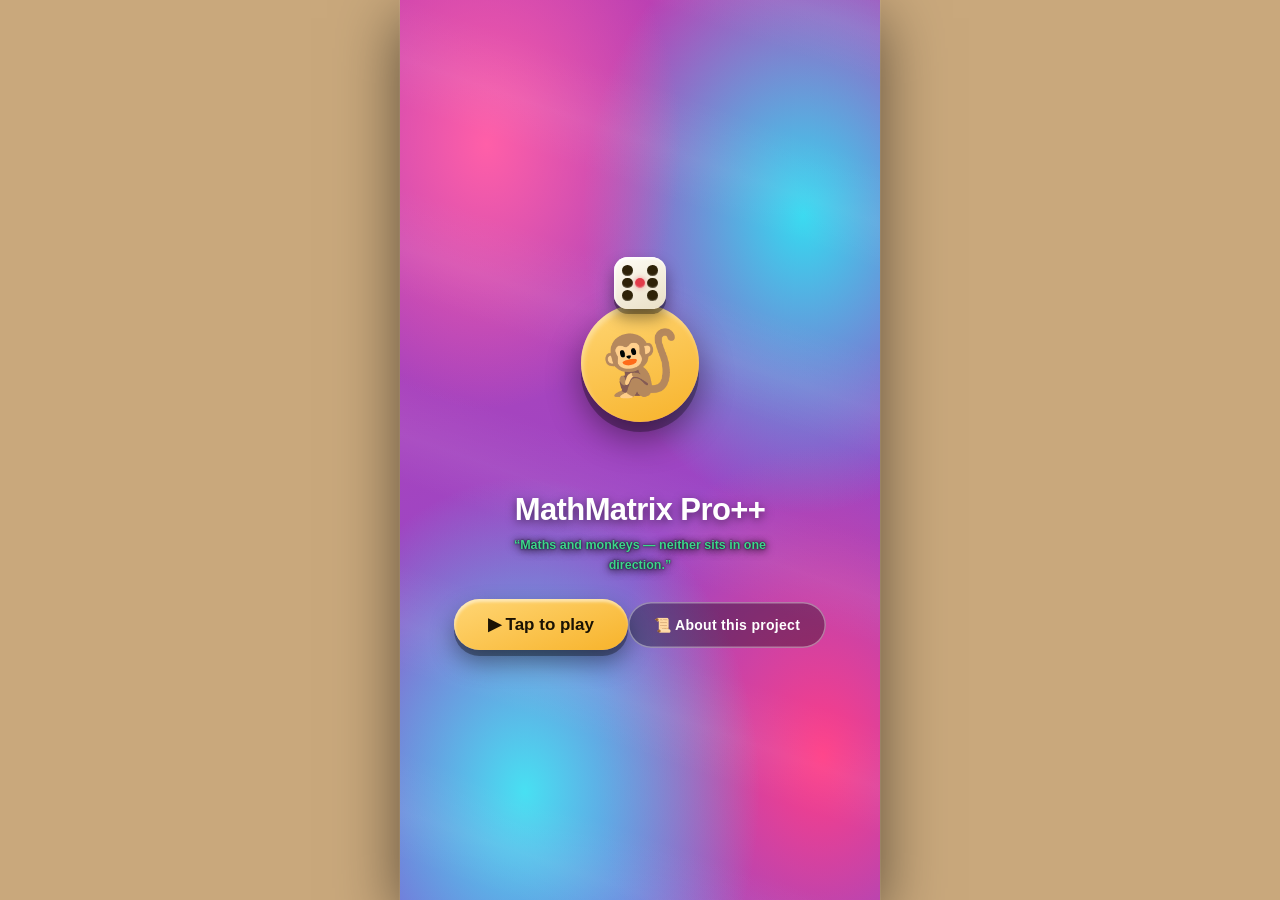
==== commit b372619e: "Promote to v132 — Install chip, and the version label actually moves now Raja: "old v131 have downlo" ====
--- a/beta/index.html
+++ b/beta/index.html
@@ -2602,9 +2602,14 @@
     <!-- Share sits under the offline line, where Raja asked for it. This is the
          moment a parent thinks to pass the game on — standing in front of the
          puzzle list — not three taps away inside the Get App tab. Same link and
-         same share sheet as the big button there; one source, two ways in. -->
+         same share sheet as the big button there; one source, two ways in.
+         Install sits right next to the offline line for the same reason: Raja
+         asked for a download chip beside it, mirroring the browser's own
+         home-screen-install affordance. Same #installBtn logic as Get App,
+         reusing .diffShare for identical sizing/tap-target treatment. -->
     <span class="diffSide">
       <span class="diffTip" id="diffTip" role="button" tabindex="0" aria-label="How to play with no internet">📴 Plays with no internet</span>
+      <button class="diffShare" id="diffInstall" type="button">📥 Install</button>
       <button class="diffShare" id="diffShare" type="button">📤 Share</button>
     </span>
   </div>
@@ -4463,20 +4468,28 @@
 
   // ---- Install to home screen -------------------------------------------------
   // Chrome/Edge fire beforeinstallprompt, so one tap can install. iOS Safari has
-  // no such API, so there we open the step-by-step panel instead.
+  // no such API, so there we open the same offline/install sheet the Home
+  // chip's "Plays with no internet" tap already uses (park('offline', ...)).
+  // Two buttons, one code path: the big one on Get App, and the chip beside
+  // the offline note on Home — same "one source, two ways in" as Share.
   (function(){
-    var iBtn = document.getElementById('installBtn');
-    if (!iBtn) return;
+    var iBtns = [document.getElementById('installBtn'), document.getElementById('diffInstall')].filter(Boolean);
+    if (!iBtns.length) return;
     var deferred = null;
 
     function markInstalled(){
-      iBtn.textContent = '✅ Installed';
-      iBtn.style.borderColor = '#22c55e'; iBtn.style.color = '#4ade80';
-      iBtn.disabled = true; iBtn.style.opacity = '.75';
+      iBtns.forEach(function(b){
+        b.textContent = '✅ Installed';
+        b.style.borderColor = '#22c55e'; b.style.color = '#4ade80';
+        b.disabled = true; b.style.opacity = '.75';
+      });
     }
     function markHowTo(){                        // cannot install directly here
-      iBtn.textContent = '📲 How to Install';
-      iBtn.style.borderColor = '#64748b'; iBtn.style.color = '#cbd5e1';
+      iBtns.forEach(function(b){
+        if (b.disabled) return;                   // already Installed — leave it
+        b.textContent = '📲 How to Install';
+        b.style.borderColor = '#64748b'; b.style.color = '#cbd5e1';
+      });
     }
 
     var standalone = window.matchMedia && window.matchMedia('(display-mode: standalone)').matches;
@@ -4492,47 +4505,39 @@
     window.addEventListener('beforeinstallprompt', function(e){
       e.preventDefault();
       deferred = e;
-      if (!iBtn.disabled){                       // a real one-tap install is available
-        iBtn.textContent = '📥 Install App';
-        iBtn.style.borderColor = '#38bdf8'; iBtn.style.color = '#7dd3fc';
-      }
+      iBtns.forEach(function(b){
+        if (!b.disabled){                       // a real one-tap install is available
+          b.textContent = '📥 Install App';
+          b.style.borderColor = '#38bdf8'; b.style.color = '#7dd3fc';
+        }
+      });
     });
 
     // No install event (iPhone, unsupported browser, or already installed):
     // stop promising a one-tap install and offer the instructions instead.
-    setTimeout(function(){ if (!deferred && !iBtn.disabled) markHowTo(); }, 2500);
+    setTimeout(function(){ if (!deferred) markHowTo(); }, 2500);
 
     window.addEventListener('appinstalled', function(){
       deferred = null;
-      iBtn.textContent = '✅ Installed';
-      iBtn.style.borderColor = '#22c55e'; iBtn.style.color = '#4ade80';
+      markInstalled();
       sfx('unlock');
     });
 
-    iBtn.addEventListener('click', function(){
-      if (soundOn) ensureAudio();
-      if (deferred){
-        deferred.prompt();
-        deferred.userChoice.then(function(res){
-          if (res && res.outcome === 'accepted'){ iBtn.textContent = '✅ Installing…'; }
-          deferred = null;
-        }).catch(function(){});
-        return;
-      }
-      // No install API (iPhone/iPad, or already dismissed): show how to do it by hand
-      var box = document.getElementById('offlineBox');
-      var btn = document.getElementById('offlineBtn');
-      if (box){
-        box.style.display = 'block';
-        if (btn) btn.textContent = '📲 Play Offline ▲';
-        try { box.scrollIntoView({ behavior:'smooth', block:'center' }); }
-        catch(e){ box.scrollIntoView(); }
-      }
-      var isIOS = /iphone|ipad|ipod/i.test(navigator.userAgent);
-      msg.innerHTML = isIOS
-        ? '📲 On iPhone: tap <b>Share ⬆️</b> at the bottom of Safari, then <b>Add to Home Screen</b>.'
-        : '📲 Use your browser menu <b>⋮</b> → <b>Install app</b> / <b>Add to Home screen</b>.';
-      msg.className = '';
+    iBtns.forEach(function(b){
+      b.addEventListener('click', function(){
+        if (soundOn) ensureAudio();
+        if (deferred){
+          deferred.prompt();
+          deferred.userChoice.then(function(res){
+            if (res && res.outcome === 'accepted'){ b.textContent = '✅ Installing…'; }
+            deferred = null;
+          }).catch(function(){});
+          return;
+        }
+        // No install API (iPhone/iPad, or already dismissed): the full
+        // per-platform instructions, same sheet Home's offline chip opens.
+        openSheet('offline', '📲 Play offline');
+      });
     });
   })();
 
@@ -7102,8 +7107,8 @@
 (function(){
   // Build baked into this HTML — always reflects the exact version being run,
   // independent of cache timing. Keep in sync with the SW CACHE_VERSION on deploy.
-  var BUILD_VER = 'beta-77 (splash tagline in bright green with a stronger legibility halo)';
-  window.BETA_VER = 'beta-77';   // global: the feedback panel lives in the other IIFE
+  var BUILD_VER = 'beta-78 (Install chip beside the offline note on Home)';
+  window.BETA_VER = 'beta-78';   // global: the feedback panel lives in the other IIFE
   var verEl = document.getElementById('verLabel');
   if (verEl) verEl.textContent = BUILD_VER;
   // the short form on the BETA flag, where it is seen without looking for it
